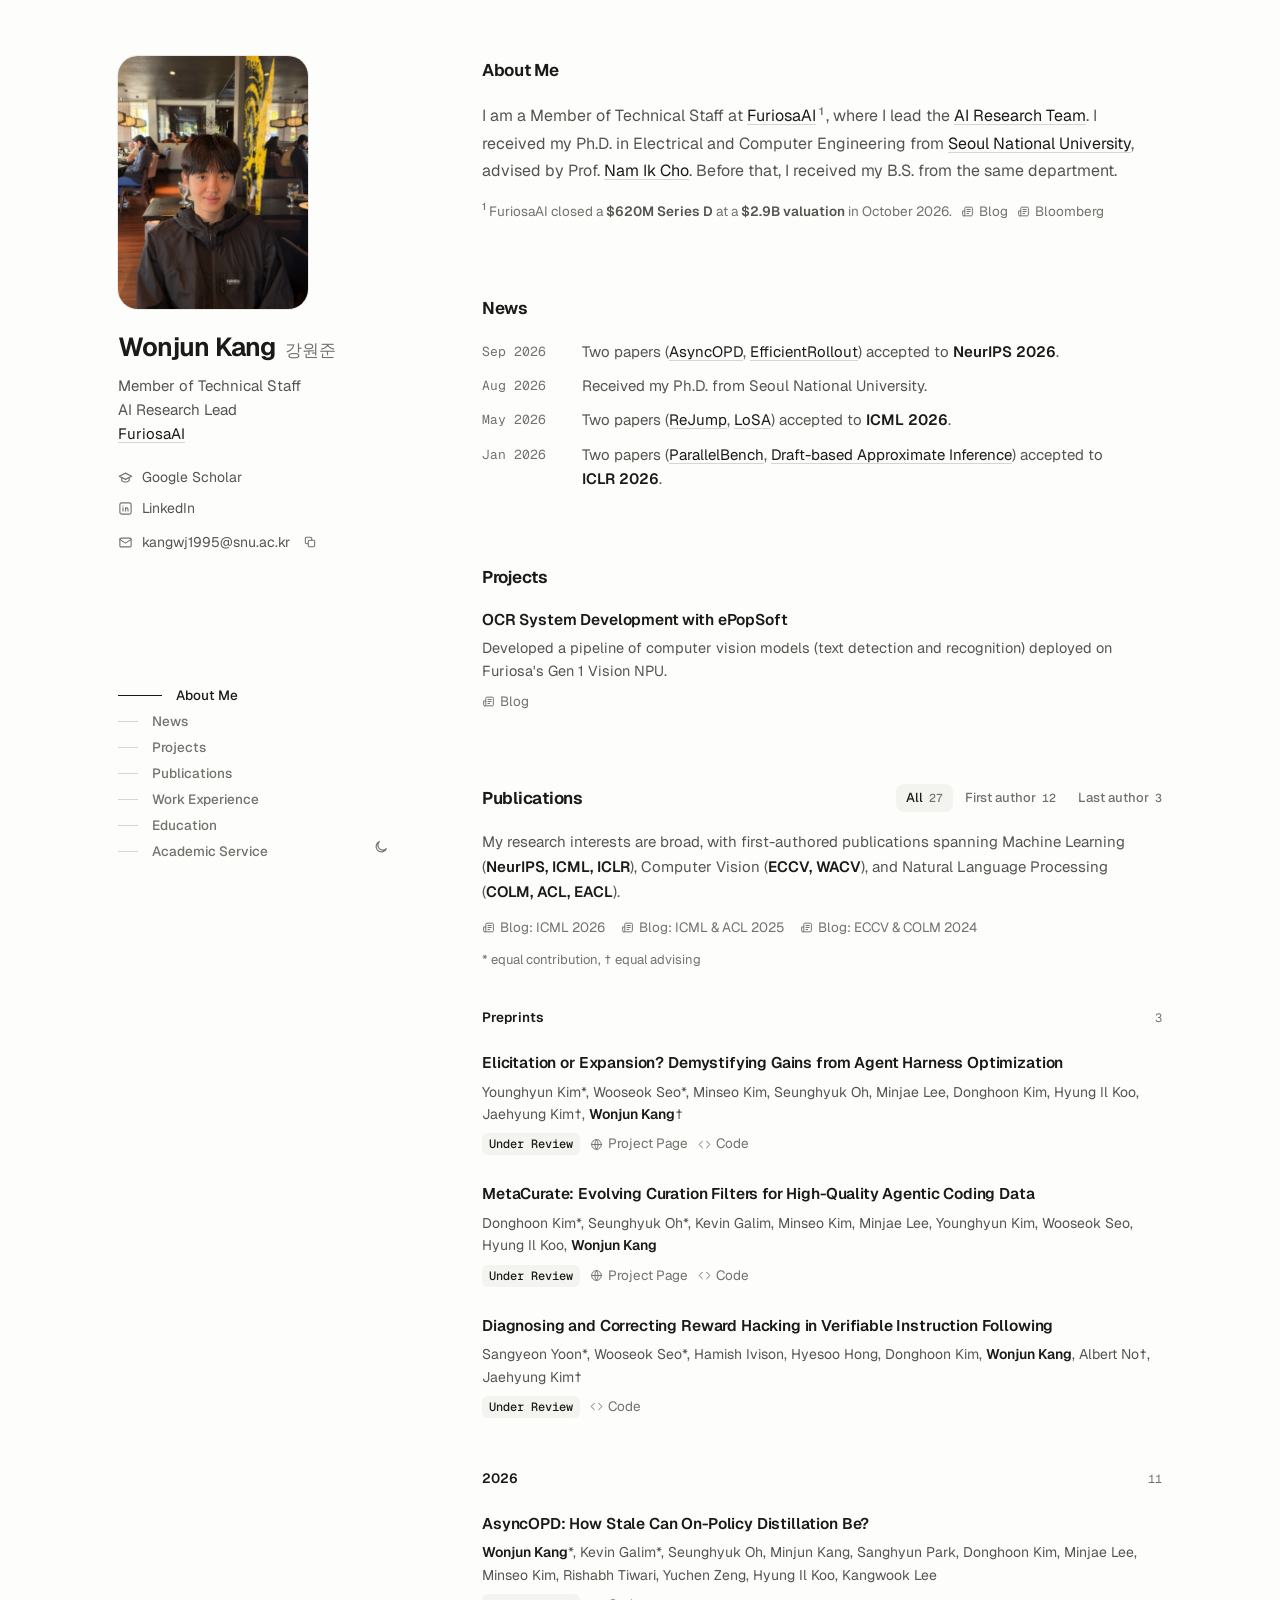
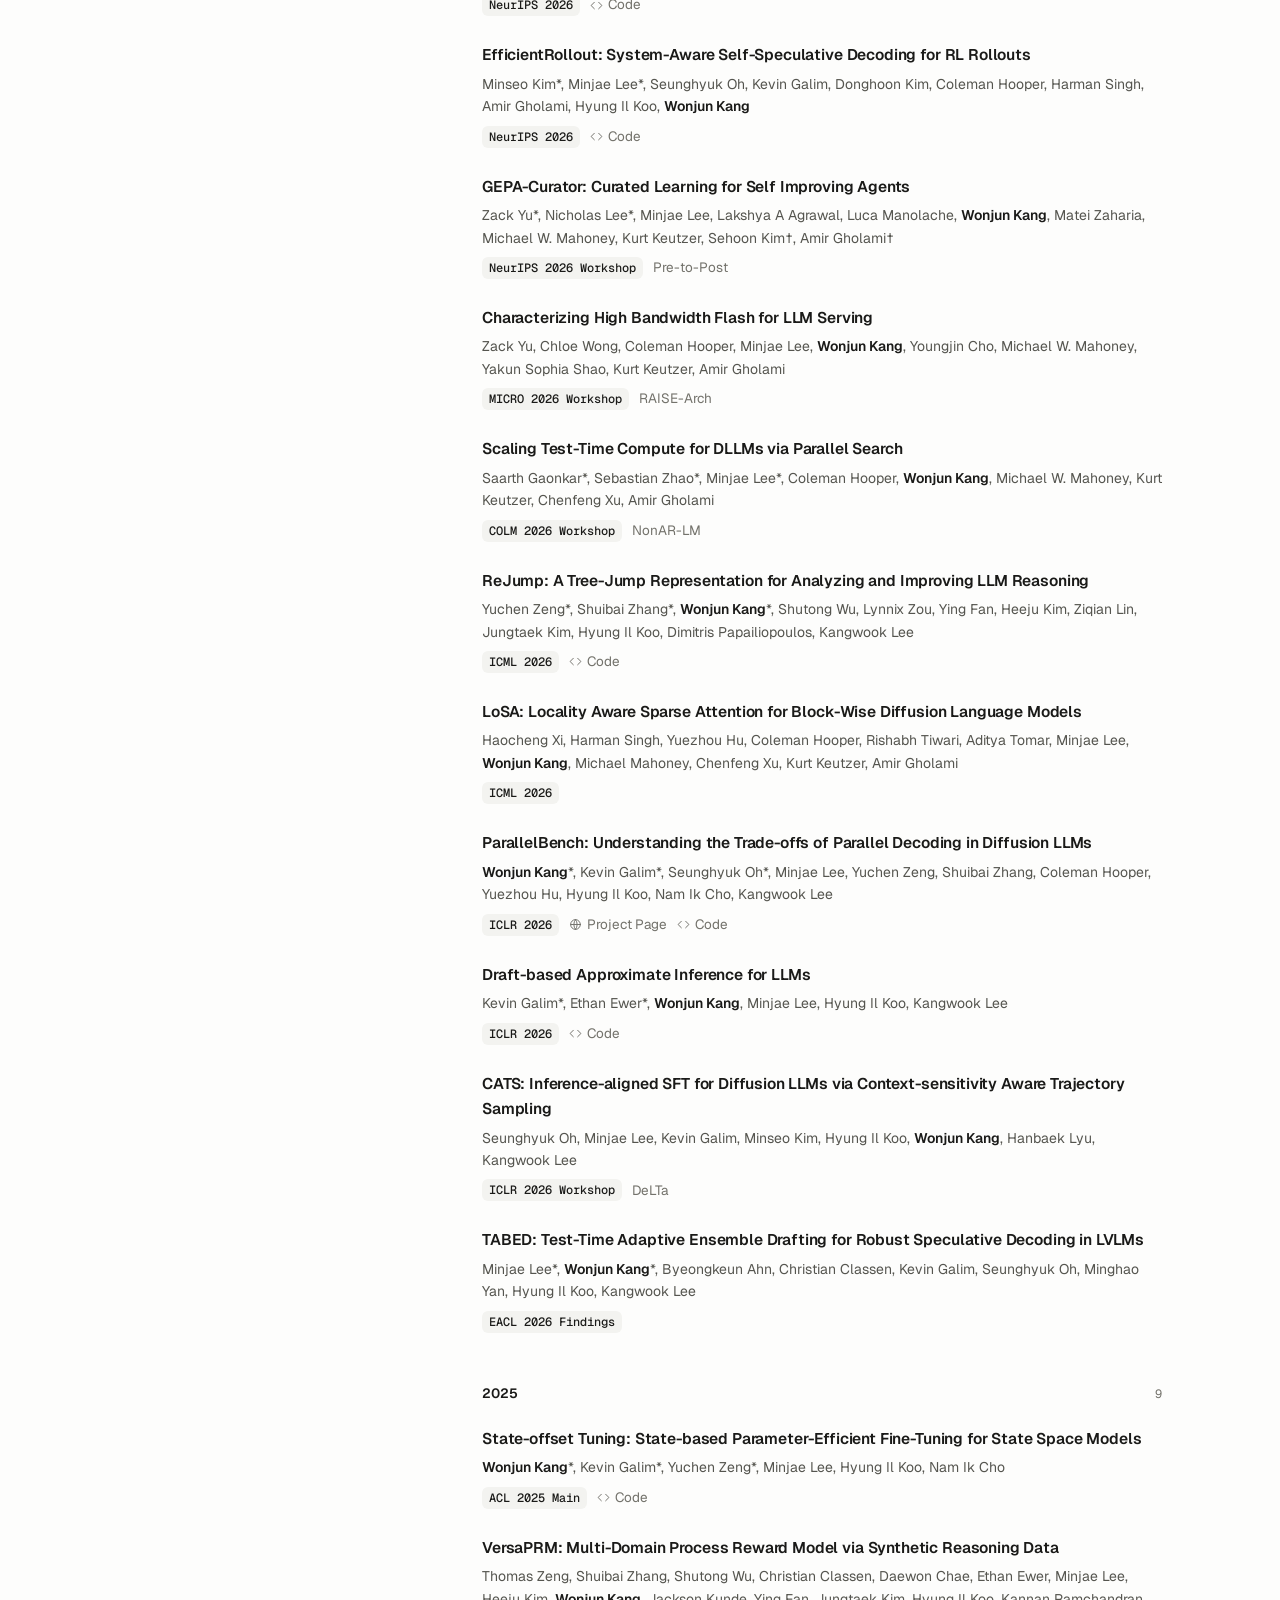
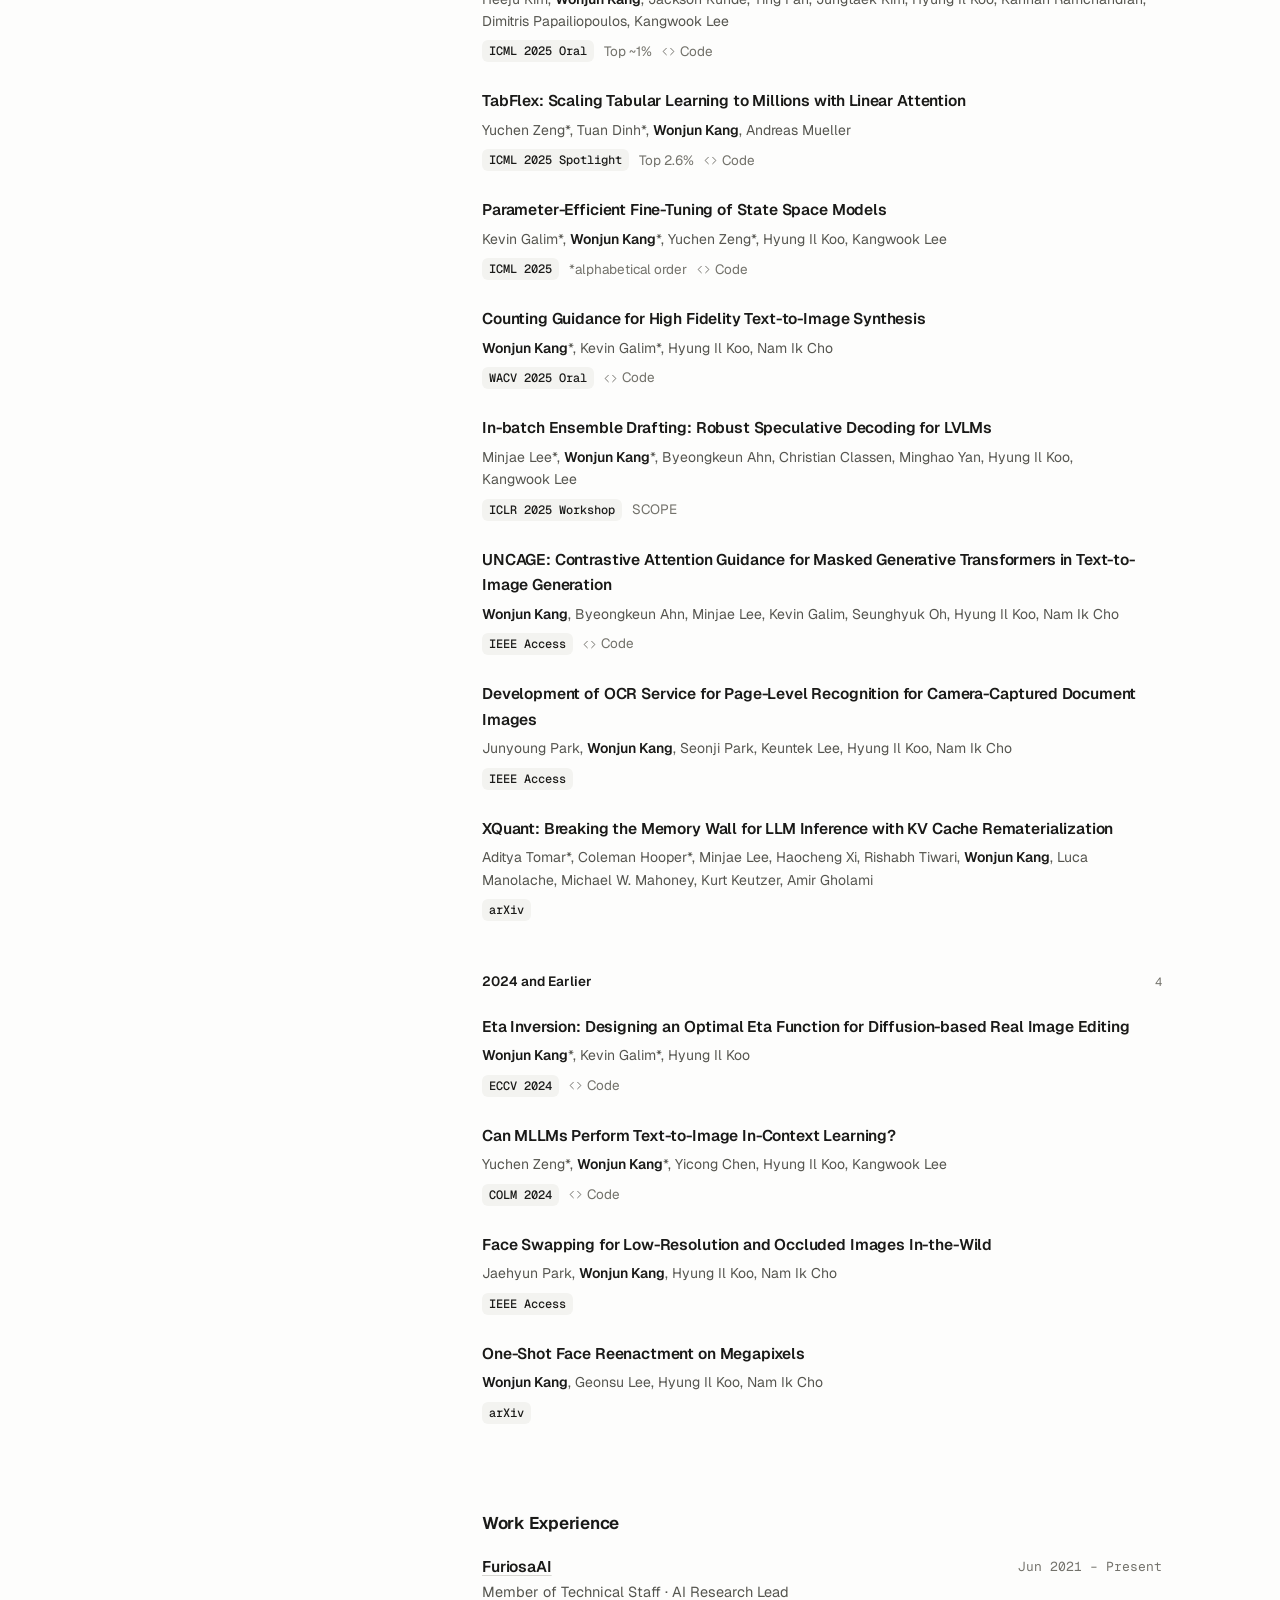
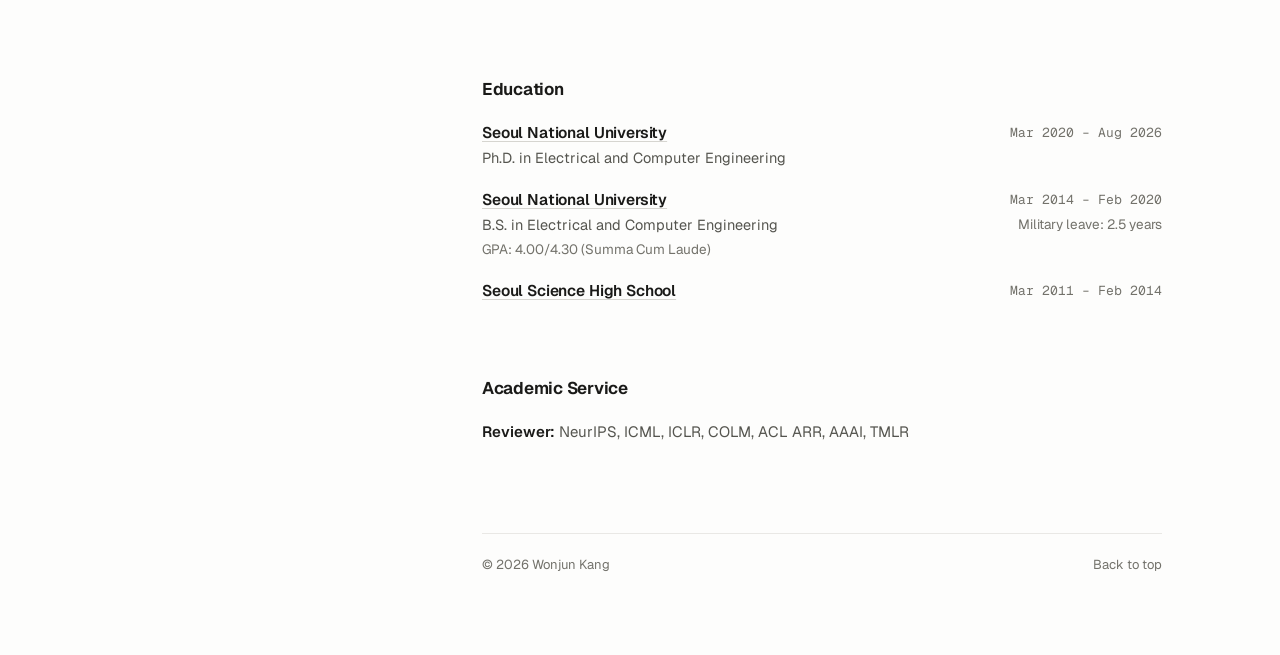
==== index.html @ a56b15cd "update" ====
<!doctype html>
<html lang="en">
<head>
  <meta charset="utf-8">
  <meta name="viewport" content="width=device-width, initial-scale=1">
  <title>Wonjun Kang's Homepage</title>
  <!-- summary for search results and for the preview card shown when this address is shared -->
  <meta name="description" content="Member of Technical Staff and AI Research Lead at FuriosaAI. Ph.D. in Electrical and Computer Engineering from Seoul National University.">
  <link rel="canonical" href="https://wonjunn.github.io/">
  <meta property="og:type" content="website">
  <meta property="og:site_name" content="Wonjun Kang">
  <meta property="og:title" content="Wonjun Kang">
  <meta property="og:description" content="Member of Technical Staff and AI Research Lead at FuriosaAI. Ph.D. in Electrical and Computer Engineering from Seoul National University.">
  <meta property="og:url" content="https://wonjunn.github.io/">
  <meta property="og:image" content="https://wonjunn.github.io/images/wj_crop2.jpeg">
  <meta property="og:image:width" content="768">
  <meta property="og:image:height" content="1024">
  <meta property="og:image:alt" content="Portrait of Wonjun Kang">
  <meta property="og:locale" content="en_US">
  <meta name="twitter:card" content="summary">
  <meta name="twitter:title" content="Wonjun Kang">
  <meta name="twitter:description" content="Member of Technical Staff and AI Research Lead at FuriosaAI. Ph.D. in Electrical and Computer Engineering from Seoul National University.">
  <meta name="twitter:image" content="https://wonjunn.github.io/images/wj_crop2.jpeg">
  <!-- who this page is about, in the form search engines read (schema.org). nothing here is shown on the page;
       every value repeats the profile block and the summary above, so change them together -->
  <script type="application/ld+json">
  {
    "@context": "https://schema.org",
    "@type": "ProfilePage",
    "url": "https://wonjunn.github.io/",
    "mainEntity": {
      "@type": "Person",
      "name": "Wonjun Kang",
      "alternateName": "강원준",
      "url": "https://wonjunn.github.io/",
      "image": "https://wonjunn.github.io/images/wj_crop2.jpeg",
      "description": "Member of Technical Staff and AI Research Lead at FuriosaAI. Ph.D. in Electrical and Computer Engineering from Seoul National University.",
      "jobTitle": ["Member of Technical Staff", "AI Research Lead"],
      "worksFor": { "@type": "Organization", "name": "FuriosaAI", "url": "https://furiosa.ai/" },
      "alumniOf": { "@type": "CollegeOrUniversity", "name": "Seoul National University", "url": "https://www.snu.ac.kr/" },
      "sameAs": [
        "https://scholar.google.com/citations?hl=en&user=Q-ARWkwAAAAJ",
        "https://www.linkedin.com/in/wonjun-kang-43b181342/"
      ]
    }
  }
  </script>
  <link rel="icon" type="image/x-icon" href="favicon.ico">
  <script>
    (function () {
      var t = null;
      try { t = localStorage.getItem("theme"); } catch (e) {}
      if (t !== "light" && t !== "dark") t = matchMedia("(prefers-color-scheme: dark)").matches ? "dark" : "light";
      document.documentElement.dataset.theme = t;
    })();
  </script>
  <link rel="preconnect" href="https://fonts.googleapis.com">
  <link rel="preconnect" href="https://fonts.gstatic.com" crossorigin>
  <link href="https://fonts.googleapis.com/css2?family=Geist:wght@400..700&family=Geist+Mono:wght@400..600&display=swap" rel="stylesheet">
  <style>
    :root {
      --bg: #fdfdfc;
      --surface: #f3f3f0;
      --line: #e9e8e5;
      --line-2: #d6d5d0;
      --text: #1a1a18;
      --text-2: #55554f;
      --text-3: #73726b;
      --sel: #e4e2da;
      --hover: #f8f8f6;
      --chip-hover: #eae9e5;
      --pad: 88px;
      --ph: 253px;
      color-scheme: light;
    }
    @media (prefers-color-scheme: dark) {
      :root:not([data-theme="light"]) {
        --bg: #1b1b1a;
        --surface: #262624;
        --line: #31312e;
        --line-2: #434240;
        --text: #ededea;
        --text-2: #b4b3ac;
        --text-3: #8e8d85;
        --sel: #42413b;
        --hover: #20201f;
        --chip-hover: #32322f;
        color-scheme: dark;
      }
    }
    :root[data-theme="dark"] {
      --bg: #1b1b1a;
      --surface: #262624;
      --line: #31312e;
      --line-2: #434240;
      --text: #ededea;
      --text-2: #b4b3ac;
      --text-3: #8e8d85;
      --sel: #42413b;
      --hover: #20201f;
      --chip-hover: #32322f;
      color-scheme: dark;
    }

    * { box-sizing: border-box; }
    [hidden] { display: none !important; }
    html { scroll-behavior: smooth; -webkit-text-size-adjust: 100%; }
    body {
      margin: 0;
      background: var(--bg);
      color: var(--text);
      font: 15.5px/1.65 "Geist", system-ui, -apple-system, "Apple SD Gothic Neo", sans-serif;
      -webkit-font-smoothing: antialiased;
      text-rendering: optimizeLegibility;
    }
    ::selection { background: var(--sel); }
    a { color: inherit; text-decoration: none; }
    p { text-wrap: pretty; }
    button { font: inherit; color: inherit; }
    :focus-visible { outline: 2px solid var(--text); outline-offset: 3px; border-radius: 4px; }
    .icon { width: 14px; height: 14px; fill: none; stroke: currentColor; stroke-width: 1.8; stroke-linecap: round; stroke-linejoin: round; flex: none; }
    .u {
      color: var(--text);
      text-decoration: underline;
      text-decoration-color: var(--line-2);
      text-decoration-thickness: 1px;
      text-underline-offset: 3px;
      transition: text-decoration-color .15s;
    }
    .u:hover { text-decoration-color: currentColor; }
    .plink { display: inline-flex; align-items: center; gap: 5px; color: var(--text-3); transition: color .15s; }
    .plink:hover { color: var(--text); }
    .plink .icon { width: 13px; height: 13px; }

    /* layout */
    .page { display: grid; grid-template-columns: 280px minmax(0, 680px); justify-content: space-between; column-gap: 64px; max-width: 1140px; margin: 0 auto; padding: 0 48px; }
    .panel { position: sticky; top: 0; height: 100vh; height: 100dvh; padding: var(--pad) 0 56px; display: flex; flex-direction: column; }
    .main { padding: var(--pad) 0 80px; min-width: 0; }

    /* identity panel */
    /* the whole 3:4 photo, same framing as the live site; --ph is its height */
    .avatar { width: calc(var(--ph) * .75); height: var(--ph); border-radius: 20px; overflow: hidden; background: var(--surface); box-shadow: 0 0 0 1px var(--line); flex: none; }
    .avatar img { display: block; width: 100%; height: 100%; object-fit: cover; }
    h1 { margin: 24px 0 0; font-size: 26px; line-height: 1.12; font-weight: 650; letter-spacing: -.03em; }
    h1 .ko { margin-left: 10px; font-size: 16.5px; font-weight: 450; letter-spacing: 0; color: var(--text-3); }
    .role { margin: 12px 0 0; font-size: 15px; line-height: 1.6; color: var(--text-2); }
    .role a { color: var(--text); }
    .role-dot { display: none; }
    .nav { display: flex; flex-direction: column; }
    .nav a { display: flex; align-items: center; gap: 14px; height: 30px; width: max-content; font-size: 13.5px; font-weight: 500; color: var(--text-3); transition: color .2s; }
    .nav a::before { content: ""; width: 20px; height: 1px; background: var(--line-2); transition: width .2s, background .2s; }
    .nav a:hover, .nav a.on { color: var(--text); }
    .nav a:hover::before, .nav a.on::before { width: 44px; background: var(--text); }
    .panel-foot { display: flex; align-items: flex-end; justify-content: space-between; gap: 16px; margin-top: auto; padding-top: 32px; }
    .links { list-style: none; margin: 20px 0 0; padding: 0; display: grid; gap: 8px; font-size: 14px; }
    .links li { display: flex; align-items: center; gap: 6px; }
    .links a { display: inline-flex; align-items: center; gap: 9px; color: var(--text-2); transition: color .15s; }
    .links a:hover { color: var(--text); }
    .links a .icon { width: 15px; height: 15px; color: var(--text-3); transition: color .15s; }
    .links a:hover .icon { color: var(--text); }
    .ghost { width: 28px; height: 28px; display: grid; place-items: center; border: 0; border-radius: 8px; background: none; color: var(--text-3); cursor: pointer; transition: background .15s, color .15s; }
    .ghost:hover { background: var(--surface); color: var(--text); }
    .ghost .icon { width: 14px; height: 14px; }
    #theme { width: 34px; height: 34px; border-radius: 10px; }
    #theme .icon { width: 16px; height: 16px; }
    #theme .sun { display: none; }
    [data-theme="dark"] #theme .sun { display: block; }
    [data-theme="dark"] #theme .moon { display: none; }

    /* top bar with section links; only used in the one-column layout, where the side menu is hidden */
    .mnav { display: none; }

    /* sections */
    .sec { scroll-margin-top: var(--pad); }
    .sec + .sec { margin-top: 72px; }
    .sec-h { display: flex; flex-wrap: wrap; align-items: center; justify-content: space-between; gap: 8px 16px; min-height: 28px; margin: 0 0 18px; }
    h2 { margin: 0; font-size: 17px; line-height: 1.3; font-weight: 650; letter-spacing: -.015em; color: var(--text); }
    .about { margin: 0; font-size: 16px; line-height: 1.72; color: var(--text-2); }
    sup.fn { font-size: .68em; line-height: 0; margin-left: 1px; }
    sup.fn a { padding: 0 2px; color: var(--text-3); font-weight: 600; }
    sup.fn a:hover { color: var(--text); }
    .note { margin: 16px 0 0; font-size: 13.5px; line-height: 1.6; color: var(--text-3); border-radius: 6px; }
    .note .n { margin-right: 3px; font-size: .76em; line-height: 0; vertical-align: super; font-weight: 500; }
    .note b { font-weight: 600; color: var(--text-2); }
    /* the sources after the note's sentence are icon links; inside running text they sit on the text's baseline */
    /* the same gap after the sentence as between the links; as right margins, so a link that wraps starts flush left */
    .note .t { margin-right: 6px; }
    .note .plink { align-items: baseline; margin-right: 6px; }
    .note .plink:last-child { margin-right: 0; }
    .note .plink .icon { align-self: center; }
    .note.flash { animation: flash 1.2s ease-out; }
    @keyframes flash { 0%, 35% { background: var(--surface); box-shadow: 0 0 0 6px var(--surface); } 100% { background: transparent; box-shadow: 0 0 0 6px transparent; } }

    .news { list-style: none; margin: 0; padding: 0; display: grid; gap: 10px; }
    .news li { display: grid; grid-template-columns: 84px minmax(0, 1fr); column-gap: 16px; font-size: 15px; line-height: 1.6; color: var(--text-2); }
    .mono, .news time, .cv .when, .venue, .grp-h .gc, .filter .c { font-family: "Geist Mono", ui-monospace, "SF Mono", Menlo, monospace; }
    .news time { font-size: 13px; line-height: 1.86; color: var(--text-3); font-variant-numeric: tabular-nums; }
    .news b { font-weight: 600; color: var(--text); white-space: nowrap; }

    .item-t { margin: 0; font-size: 15.5px; line-height: 1.45; font-weight: 600; letter-spacing: -.01em; }
    .item-d { margin: 5px 0 0; font-size: 14.5px; line-height: 1.6; color: var(--text-2); }
    .item-m { display: flex; flex-wrap: wrap; align-items: center; gap: 4px 10px; margin: 8px 0 0; font-size: 13.5px; line-height: 1.6; color: var(--text-3); }

    /* publications */
    .filter { display: flex; gap: 2px; margin-right: -10px; }
    .filter button { display: inline-flex; align-items: center; gap: 6px; height: 28px; padding: 0 10px; border: 0; border-radius: 8px; background: none; color: var(--text-3); font-size: 13px; font-weight: 500; cursor: pointer; transition: background .15s, color .15s; }
    .filter button:hover { color: var(--text); }
    .filter button[aria-checked="true"] { background: var(--surface); color: var(--text); }
    .filter .c { font-size: 11.5px; color: var(--text-3); font-variant-numeric: tabular-nums; }
    .intro { margin: 0; font-size: 15px; line-height: 1.65; color: var(--text-2); }
    .intro b { font-weight: 600; color: var(--text); }
    .blogs { display: flex; flex-wrap: wrap; gap: 4px 16px; margin: 12px 0 0; font-size: 13.5px; }
    .legend { margin: 10px 0 0; font-size: 13px; color: var(--text-3); }
    .grp { margin-top: 28px; }
    .grp-h {
      position: sticky; top: 0; z-index: 2;
      display: flex; align-items: baseline; justify-content: space-between;
      margin: 0 -12px; padding: 10px 12px;
      background: color-mix(in srgb, var(--bg) 86%, transparent);
      -webkit-backdrop-filter: blur(10px);
      backdrop-filter: blur(10px);
      font-size: 13.5px; line-height: 1.4; font-weight: 600; color: var(--text);
    }
    .grp-h .gc { font-size: 12px; font-weight: 400; color: var(--text-3); font-variant-numeric: tabular-nums; }
    .pubs { list-style: none; margin: 0; padding: 0; }
    .pub { margin: 0 -12px; padding: 13px 12px; border-radius: 10px; transition: background .15s; }
    /* the row under the pointer gets a faint background; nothing else about it changes, and touch screens skip it */
    @media (hover: hover) {
      .pub:hover { background: var(--hover); }
      .pub:hover .venue { background: var(--chip-hover); }
    }
    .p-title { font-size: 15.5px; line-height: 1.45; font-weight: 600; letter-spacing: -.01em; color: var(--text); text-decoration: underline; text-decoration-color: transparent; text-decoration-thickness: 1px; text-underline-offset: 3px; transition: text-decoration-color .15s; }
    .p-title:hover { text-decoration-color: var(--text-3); }
    .p-authors { margin: 5px 0 0; font-size: 14px; line-height: 1.6; color: var(--text-2); }
    .p-authors b { font-weight: 600; color: var(--text); }
    /* linked co-author names look like the other names until the pointer is on them */
    .p-authors a { text-decoration: underline; text-decoration-color: transparent; text-decoration-thickness: 1px; text-underline-offset: 3px; transition: color .15s, text-decoration-color .15s; }
    .p-authors a:hover { color: var(--text); text-decoration-color: currentColor; }
    /* touch screens have no pointer to hover with, so linked names keep a faint underline there */
    @media (hover: none) {
      .p-authors a, .p-authors a:hover { color: inherit; text-decoration-color: var(--line-2); }
    }
    .venue { display: inline-flex; align-items: center; height: 22px; padding: 0 7px; border-radius: 6px; background: var(--surface); color: var(--text); font-size: 12px; line-height: 1; font-weight: 500; white-space: nowrap; transition: background .15s; }

    /* experience, education */
    .cv { list-style: none; margin: 0; padding: 0; display: grid; gap: 18px; }
    .cv li { display: grid; grid-template-columns: minmax(0, 1fr) auto; column-gap: 24px; }
    .cv .org { font-size: 15.5px; line-height: 1.5; font-weight: 600; letter-spacing: -.01em; }
    .cv .when { font-size: 13px; line-height: 1.79; color: var(--text-3); font-variant-numeric: tabular-nums; white-space: nowrap; }
    .cv .det { grid-column: 1; margin-top: 2px; font-size: 14.5px; line-height: 1.6; color: var(--text-2); }
    /* a remark about the period, right-aligned under it on the degree's line */
    .cv .when-note { grid-column: 2; grid-row: 2; justify-self: end; margin-top: 2px; font-size: 13.5px; line-height: 1.72; color: var(--text-3); white-space: nowrap; }
    .cv .sub { grid-column: 1; margin-top: 3px; font-size: 13.5px; line-height: 1.6; color: var(--text-3); }
    .svc { margin: 0; font-size: 15px; color: var(--text-2); }
    .svc b { font-weight: 600; color: var(--text); }

    .foot { display: flex; flex-wrap: wrap; justify-content: space-between; gap: 8px 16px; margin-top: 88px; padding-top: 20px; border-top: 1px solid var(--line); font-size: 13px; color: var(--text-3); }
    .foot a { transition: color .15s; }
    .foot a:hover { color: var(--text); }

    .toast {
      position: fixed; left: 50%; bottom: 28px; z-index: 50;
      display: flex; align-items: center; gap: 8px;
      padding: 9px 14px; border-radius: 10px;
      background: var(--text); color: var(--bg); font-size: 13.5px; font-weight: 500;
      transform: translate(-50%, 10px); opacity: 0; pointer-events: none;
      transition: opacity .2s, transform .2s;
    }
    .toast.show { opacity: 1; transform: translate(-50%, 0); }

    /* the fixed column must fit the window: on shorter desktop windows the spacing tightens first, then the portrait shrinks */
    @media (min-width: 1024px) and (max-height: 900px) {
      :root { --pad: 56px; --ph: clamp(76px, 100vh - 568px, 253px); }
      .panel { padding-bottom: 36px; }
      .nav a { height: 26px; }
    }
    @media (min-width: 1024px) and (max-height: 648px) {
      .avatar { display: none; }
      h1 { margin-top: 0; }
    }
    @media (max-width: 1119px) and (min-width: 1024px) {
      .page { column-gap: 40px; padding: 0 32px; }
    }
    /* one column */
    @media (max-width: 1023px) {
      :root { --pad: 24px; --ph: 224px; }
      .page { display: block; max-width: 728px; padding: 0 24px; }
      /* in one column the profile block is centered, as on the live site; the sections below stay left-aligned */
      .panel { position: relative; height: auto; display: block; padding: 56px 0 0; text-align: center; }
      .avatar { margin: 0 auto; border-radius: 18px; }
      /* centered, three short lines look like a narrow stack, so the first two share a line */
      .role-dot { display: inline; }
      .role-br { display: none; }
      h1 { margin-top: 20px; }
      .nav { display: none; }
      /* the section bar slides in once the profile block has scrolled away */
      .mnav {
        display: block; position: fixed; top: 0; left: 0; right: 0; z-index: 20; height: 44px;
        background: color-mix(in srgb, var(--bg) 88%, transparent);
        -webkit-backdrop-filter: blur(10px);
        backdrop-filter: blur(10px);
        border-bottom: 1px solid var(--line);
        transform: translateY(-100%); visibility: hidden;
        transition: transform .2s ease, visibility 0s .2s;
      }
      .mnav.show { transform: none; visibility: visible; transition: transform .2s ease; }
      .mnav-in {
        display: flex; align-items: center; gap: 2px;
        max-width: 728px; height: 100%; margin: 0 auto; padding: 0 28px 0 16px;
        overflow-x: auto; scrollbar-width: none;
        -webkit-mask-image: linear-gradient(to right, transparent, #000 14px, #000 calc(100% - 28px), transparent);
        mask-image: linear-gradient(to right, transparent, #000 14px, #000 calc(100% - 28px), transparent);
      }
      .mnav-in::-webkit-scrollbar { display: none; }
      .mnav a { flex: none; padding: 6px 8px; border-radius: 8px; font-size: 13.5px; font-weight: 500; color: var(--text-3); white-space: nowrap; transition: color .15s; }
      .mnav a.on { color: var(--text); }
      .sec { scroll-margin-top: 60px; }
      .grp-h { top: 44px; }
      .panel-foot { display: block; margin: 0; padding: 0; }
      .links { display: flex; flex-wrap: wrap; justify-content: center; gap: 6px 20px; }
      #theme { position: absolute; top: 20px; right: -6px; }
      .main { padding: 52px 0 64px; }
      .sec + .sec { margin-top: 56px; }
      .foot { margin-top: 64px; }
    }
    @media (max-width: 560px) {
      :root { --ph: 210px; }
      .page { padding: 0 20px; }
      .mnav-in { padding-left: 12px; }
      .panel { padding-top: 44px; }
      #theme { top: 12px; }
      h1 { font-size: 25px; }
      .about { font-size: 15.5px; }
      .news li { grid-template-columns: minmax(0, 1fr); }
      .news time { font-size: 12.5px; line-height: 1.6; }
      .filter { margin: 0 0 0 -10px; width: 100%; }
      .grp-h { margin: 0 -20px; padding: 10px 20px; }
      .cv li { grid-template-columns: minmax(0, 1fr); }
      .cv .when { margin-top: 2px; font-size: 12.5px; order: 3; }
      .cv .when-note { grid-column: 1; grid-row: auto; justify-self: start; margin-top: 0; font-size: 13px; line-height: 1.6; order: 4; }
    }
    @media (max-width: 359px) {
      .role-dot { display: none; }
      .role-br { display: inline; }
    }
    @media (prefers-reduced-motion: reduce) {
      html { scroll-behavior: auto; }
      *, *::before, *::after { animation: none !important; transition: none !important; }
    }
  </style>
  <!-- without scripts the paper list still shows in full; the filter cannot work then, so it is left out -->
  <noscript><style>.filter { display: none; }</style></noscript>
</head>
<body>
  <svg width="0" height="0" style="position: absolute" aria-hidden="true">
    <symbol id="i-news" viewBox="0 0 24 24"><path d="M5 20h14a2 2 0 0 0 2-2V6a2 2 0 0 0-2-2H9a2 2 0 0 0-2 2v12a2 2 0 0 1-4 0v-7h4"/><path d="M11 8.3h6M11 12h6M11 15.7h3"/></symbol>
    <symbol id="i-scholar" viewBox="0 0 24 24"><path d="M22 10 12 5 2 10l10 5 10-5z"/><path d="M6 12v5c3 3 9 3 12 0v-5"/></symbol>
    <symbol id="i-in" viewBox="0 0 24 24"><rect x="3" y="3" width="18" height="18" rx="3"/><path d="M8 11v5M8 8v.01M12 16v-5M16 16v-3a2 2 0 0 0-4 0"/></symbol>
    <symbol id="i-mail" viewBox="0 0 24 24"><rect x="3" y="5" width="18" height="14" rx="2"/><path d="m3 7 9 6 9-6"/></symbol>
    <symbol id="i-code" viewBox="0 0 24 24"><path d="m16 18 6-6-6-6M8 6l-6 6 6 6"/></symbol>
    <symbol id="i-globe" viewBox="0 0 24 24"><circle cx="12" cy="12" r="9"/><path d="M3 12h18M12 3a14 14 0 0 1 0 18M12 3a14 14 0 0 0 0 18"/></symbol>
    <symbol id="i-copy" viewBox="0 0 24 24"><rect x="9" y="9" width="11" height="11" rx="2"/><path d="M15 9V6a2 2 0 0 0-2-2H6a2 2 0 0 0-2 2v7a2 2 0 0 0 2 2h3"/></symbol>
    <symbol id="i-check" viewBox="0 0 24 24"><path d="m5 12.5 4.5 4.5L19 7.5"/></symbol>
    <symbol id="i-moon" viewBox="0 0 24 24"><path d="M20 14.5A8 8 0 1 1 9.5 4a6.5 6.5 0 0 0 10.5 10.5z"/></symbol>
    <symbol id="i-sun" viewBox="0 0 24 24"><circle cx="12" cy="12" r="4"/><path d="M12 2v2M12 20v2M4.9 4.9l1.4 1.4M17.7 17.7l1.4 1.4M2 12h2M20 12h2M4.9 19.1l1.4-1.4M17.7 6.3l1.4-1.4"/></symbol>
  </svg>

  <nav class="mnav" id="mnav" aria-label="Sections">
    <div class="mnav-in">
      <a href="#about" data-sec="about">About Me</a>
      <a href="#news" data-sec="news">News</a>
      <a href="#projects" data-sec="projects">Projects</a>
      <a href="#publications" data-sec="publications">Publications</a>
      <a href="#experience" data-sec="experience">Work Experience</a>
      <a href="#education" data-sec="education">Education</a>
      <a href="#service" data-sec="service">Academic Service</a>
    </div>
  </nav>

  <div class="page" id="top">
    <header class="panel">
      <div class="avatar"><img src="images/wj_crop2.jpeg" alt="Wonjun Kang" width="768" height="1024"></div>
      <h1>Wonjun Kang<span class="ko" lang="ko">강원준</span></h1>
      <p class="role">Member of Technical Staff<span class="role-dot"> &middot; </span><br class="role-br">AI Research Lead<br><a class="u" href="https://furiosa.ai/">FuriosaAI</a></p>

      <ul class="links">
        <li><a href="https://scholar.google.com/citations?hl=en&user=Q-ARWkwAAAAJ"><svg class="icon"><use href="#i-scholar"/></svg>Google Scholar</a></li>
        <li><a href="https://www.linkedin.com/in/wonjun-kang-43b181342/"><svg class="icon"><use href="#i-in"/></svg>LinkedIn</a></li>
        <li><a href="mailto:kangwj1995@snu.ac.kr"><svg class="icon"><use href="#i-mail"/></svg>kangwj1995@snu.ac.kr</a><button class="ghost" id="copy-email" type="button" aria-label="Copy email address" title="Copy email address"><svg class="icon"><use href="#i-copy"/></svg></button></li>
      </ul>

      <div class="panel-foot">
        <nav class="nav" aria-label="Sections">
          <a href="#about" data-sec="about">About Me</a>
          <a href="#news" data-sec="news">News</a>
          <a href="#projects" data-sec="projects">Projects</a>
          <a href="#publications" data-sec="publications">Publications</a>
          <a href="#experience" data-sec="experience">Work Experience</a>
          <a href="#education" data-sec="education">Education</a>
          <a href="#service" data-sec="service">Academic Service</a>
        </nav>
        <button class="ghost" id="theme" type="button"><svg class="icon moon"><use href="#i-moon"/></svg><svg class="icon sun"><use href="#i-sun"/></svg></button>
      </div>
    </header>

    <main class="main">
      <section class="sec" id="about">
        <div class="sec-h"><h2>About Me</h2></div>
        <p class="about">I am a Member of Technical Staff at <a class="u" href="https://furiosa.ai/">FuriosaAI</a><sup class="fn"><a href="#note-1" id="fnref-1" aria-label="Note 1">1</a></sup>, where I lead the <a class="u" href="https://furiosa.ai/research">AI Research Team</a>.
          I received my Ph.D. in Electrical and Computer Engineering from <a class="u" href="https://www.snu.ac.kr/">Seoul National University</a>, advised by Prof. <a class="u" href="http://ispl.snu.ac.kr/">Nam Ik Cho</a>.
          Before that, I received my B.S. from the same department.</p>
        <p class="note" id="note-1"><sup class="n">1</sup><span class="t">FuriosaAI closed a <b>$620M Series D</b> at a <b>$2.9B valuation</b> in October 2026.</span> <a class="plink" href="https://furiosa.ai/blog/furiosaai-620-million-series-d"><svg class="icon"><use href="#i-news"/></svg>Blog</a> <a class="plink" href="https://www.bloomberg.com/news/articles/2026-10-28/furiosaai-quadruples-valuation-to-2-9-billion-in-nvidia-chase"><svg class="icon"><use href="#i-news"/></svg>Bloomberg</a></p>
      </section>

      <section class="sec" id="news">
        <div class="sec-h"><h2>News</h2></div>
        <ul class="news">
          <li><time>Sep 2026</time><span>Two papers (<a class="u" href="https://arxiv.org/abs/2606.24143">AsyncOPD</a>, <a class="u" href="https://arxiv.org/abs/2606.18967">EfficientRollout</a>) accepted to <b>NeurIPS 2026</b>.</span></li>
          <li><time>Aug 2026</time><span>Received my Ph.D. from Seoul National University.</span></li>
          <li><time>May 2026</time><span>Two papers (<a class="u" href="https://arxiv.org/abs/2512.00831">ReJump</a>, <a class="u" href="https://arxiv.org/abs/2604.12056">LoSA</a>) accepted to <b>ICML 2026</b>.</span></li>
          <li><time>Jan 2026</time><span>Two papers (<a class="u" href="https://arxiv.org/abs/2510.04767">ParallelBench</a>, <a class="u" href="https://arxiv.org/abs/2506.08373">Draft-based Approximate Inference</a>) accepted to <b>ICLR 2026</b>.</span></li>
        </ul>
      </section>

      <section class="sec" id="projects">
        <div class="sec-h"><h2>Projects</h2></div>
        <h3 class="item-t">OCR System Development with ePopSoft</h3>
        <p class="item-d">Developed a pipeline of computer vision models (text detection and recognition) deployed on Furiosa's Gen 1 Vision NPU.</p>
        <p class="item-m"><a class="plink" href="https://furiosa.ai/blog/koreas-most-popular-language-instruction-app-uses-warboy-to-translate-text-in-images-2"><svg class="icon"><use href="#i-news"/></svg>Blog</a></p>
      </section>

      <section class="sec" id="publications">
        <div class="sec-h">
          <h2>Publications</h2>
          <div class="filter" role="radiogroup" aria-label="Filter publications">
            <button type="button" role="radio" aria-checked="true" tabindex="0" data-f="all">All<span class="c"></span></button>
            <button type="button" role="radio" aria-checked="false" tabindex="-1" data-f="first">First author<span class="c"></span></button>
            <button type="button" role="radio" aria-checked="false" tabindex="-1" data-f="last">Last author<span class="c"></span></button>
          </div>
        </div>
        <p class="intro">My research interests are broad, with first-authored publications spanning Machine Learning (<b>NeurIPS, ICML, ICLR</b>), Computer Vision (<b>ECCV, WACV</b>), and Natural Language Processing (<b>COLM, ACL, EACL</b>).</p>
        <p class="blogs">
          <a class="plink" href="https://furiosa.ai/blog/furiosaai-at-icml-2026-advancing-full-stack-software-efficiency"><svg class="icon"><use href="#i-news"/></svg>Blog: ICML 2026</a>
          <a class="plink" href="https://furiosa.ai/blog/furiosa-presents-papers-about-improving-ai-performance-at-icml-2025-and-acl-2025"><svg class="icon"><use href="#i-news"/></svg>Blog: ICML &amp; ACL 2025</a>
          <a class="plink" href="https://furiosa.ai/blog/furiosaai-presents-papers-at-eccv-colm-conference-to-improve-ai-image-generation"><svg class="icon"><use href="#i-news"/></svg>Blog: ECCV &amp; COLM 2024</a>
        </p>
        <p class="legend">* equal contribution, &dagger; equal advising</p>
        <div id="list">
          <!-- BEGIN paper list. Written by _pubs/build.py from _pubs/pubs.json and _pubs/authors.json: change those files and run the script; edits made here are overwritten. -->
          <section class="grp" aria-label="Preprints">
            <h3 class="grp-h">Preprints<span class="gc">3</span></h3>
            <ul class="pubs">
              <li class="pub" data-role="last">
                <a class="p-title" href="https://arxiv.org/abs/2610.27889">Elicitation or Expansion? Demystifying Gains from Agent Harness Optimization</a>
                <p class="p-authors"><a href="https://scholar.google.com/citations?hl=en&amp;user=Bk6pxR0AAAAJ">Younghyun Kim</a>*, <a href="https://just1nseo.github.io/">Wooseok Seo</a>*, <a href="https://minseokim.org/">Minseo Kim</a>, <a href="https://seunghyukoh.com/">Seunghyuk Oh</a>, <a href="https://mjbooo.github.io/">Minjae Lee</a>, <a href="https://scholar.google.com/citations?hl=en&amp;user=FKPOG1EAAAAJ">Donghoon Kim</a>, <a href="https://sites.google.com/view/ajoucvml/professor">Hyung Il Koo</a>, <a href="https://sites.google.com/view/jaehyungkim">Jaehyung Kim</a>&dagger;, <b>Wonjun Kang</b>&dagger;</p>
                <p class="item-m"><span class="venue">Under Review</span><a class="plink" href="https://furiosa-air.github.io/elicitation-or-expansion"><svg class="icon"><use href="#i-globe"/></svg>Project Page</a><a class="plink" href="https://github.com/furiosa-ai/elicitation-or-expansion"><svg class="icon"><use href="#i-code"/></svg>Code</a></p>
              </li>
              <li class="pub" data-role="last">
                <a class="p-title" href="https://arxiv.org/abs/2610.23134">MetaCurate: Evolving Curation Filters for High-Quality Agentic Coding Data</a>
                <p class="p-authors"><a href="https://scholar.google.com/citations?hl=en&amp;user=FKPOG1EAAAAJ">Donghoon Kim</a>*, <a href="https://seunghyukoh.com/">Seunghyuk Oh</a>*, <a href="https://kevingalim.com/">Kevin Galim</a>, <a href="https://minseokim.org/">Minseo Kim</a>, <a href="https://mjbooo.github.io/">Minjae Lee</a>, <a href="https://scholar.google.com/citations?hl=en&amp;user=Bk6pxR0AAAAJ">Younghyun Kim</a>, <a href="https://just1nseo.github.io/">Wooseok Seo</a>, <a href="https://sites.google.com/view/ajoucvml/professor">Hyung Il Koo</a>, <b>Wonjun Kang</b></p>
                <p class="item-m"><span class="venue">Under Review</span><a class="plink" href="https://furiosa-air.github.io/metacurate/"><svg class="icon"><use href="#i-globe"/></svg>Project Page</a><a class="plink" href="https://github.com/furiosa-ai/MetaCurate"><svg class="icon"><use href="#i-code"/></svg>Code</a></p>
              </li>
              <li class="pub" data-role="co">
                <a class="p-title" href="https://arxiv.org/abs/2610.19525">Diagnosing and Correcting Reward Hacking in Verifiable Instruction Following</a>
                <p class="p-authors"><a href="https://ssangyeon.github.io/">Sangyeon Yoon</a>*, <a href="https://just1nseo.github.io/">Wooseok Seo</a>*, <a href="https://ivison.id.au/">Hamish Ivison</a>, Hyesoo Hong, <a href="https://scholar.google.com/citations?hl=en&amp;user=FKPOG1EAAAAJ">Donghoon Kim</a>, <b>Wonjun Kang</b>, <a href="https://ai-isl.yonsei.ac.kr/albert-no.html">Albert No</a>&dagger;, <a href="https://sites.google.com/view/jaehyungkim">Jaehyung Kim</a>&dagger;</p>
                <p class="item-m"><span class="venue">Under Review</span><a class="plink" href="https://github.com/ssangyeon/CALIF"><svg class="icon"><use href="#i-code"/></svg>Code</a></p>
              </li>
            </ul>
          </section>
          <section class="grp" aria-label="2026">
            <h3 class="grp-h">2026<span class="gc">11</span></h3>
            <ul class="pubs">
              <li class="pub" data-role="first">
                <a class="p-title" href="https://arxiv.org/abs/2606.24143">AsyncOPD: How Stale Can On-Policy Distillation Be?</a>
                <p class="p-authors"><b>Wonjun Kang</b>*, <a href="https://kevingalim.com/">Kevin Galim</a>*, <a href="https://seunghyukoh.com/">Seunghyuk Oh</a>, Minjun Kang, Sanghyun Park, <a href="https://scholar.google.com/citations?hl=en&amp;user=FKPOG1EAAAAJ">Donghoon Kim</a>, <a href="https://mjbooo.github.io/">Minjae Lee</a>, <a href="https://minseokim.org/">Minseo Kim</a>, <a href="https://rishabhtiwari.org/">Rishabh Tiwari</a>, <a href="https://yzeng58.github.io/">Yuchen Zeng</a>, <a href="https://sites.google.com/view/ajoucvml/professor">Hyung Il Koo</a>, <a href="https://kangwooklee.com/">Kangwook Lee</a></p>
                <p class="item-m"><span class="venue">NeurIPS 2026</span><a class="plink" href="https://github.com/furiosa-ai/async-opd"><svg class="icon"><use href="#i-code"/></svg>Code</a></p>
              </li>
              <li class="pub" data-role="last">
                <a class="p-title" href="https://arxiv.org/abs/2606.18967">EfficientRollout: System-Aware Self-Speculative Decoding for RL Rollouts</a>
                <p class="p-authors"><a href="https://minseokim.org/">Minseo Kim</a>*, <a href="https://mjbooo.github.io/">Minjae Lee</a>*, <a href="https://seunghyukoh.com/">Seunghyuk Oh</a>, <a href="https://kevingalim.com/">Kevin Galim</a>, <a href="https://scholar.google.com/citations?hl=en&amp;user=FKPOG1EAAAAJ">Donghoon Kim</a>, <a href="https://colemanhooper.org/">Coleman Hooper</a>, <a href="https://harmandotpy.github.io/">Harman Singh</a>, <a href="https://amirgholami.org/">Amir Gholami</a>, <a href="https://sites.google.com/view/ajoucvml/professor">Hyung Il Koo</a>, <b>Wonjun Kang</b></p>
                <p class="item-m"><span class="venue">NeurIPS 2026</span><a class="plink" href="https://github.com/furiosa-ai/EfficientRollout"><svg class="icon"><use href="#i-code"/></svg>Code</a></p>
              </li>
              <li class="pub" data-role="co">
                <a class="p-title" href="https://arxiv.org/abs/2610.37651">GEPA-Curator: Curated Learning for Self Improving Agents</a>
                <p class="p-authors">Zack Yu*, Nicholas Lee*, <a href="https://mjbooo.github.io/">Minjae Lee</a>, <a href="https://lakshyaaagrawal.com/">Lakshya A Agrawal</a>, Luca Manolache, <b>Wonjun Kang</b>, <a href="https://people.eecs.berkeley.edu/~matei/">Matei Zaharia</a>, <a href="https://www.stat.berkeley.edu/~mmahoney/">Michael W. Mahoney</a>, <a href="https://www2.eecs.berkeley.edu/Faculty/Homepages/keutzer.html">Kurt Keutzer</a>, <a href="https://sehoonkim.org/">Sehoon Kim</a>&dagger;, <a href="https://amirgholami.org/">Amir Gholami</a>&dagger;</p>
                <p class="item-m"><span class="venue">NeurIPS 2026 Workshop</span><span class="p-note">Pre-to-Post</span></p>
              </li>
              <li class="pub" data-role="co">
                <a class="p-title" href="https://arxiv.org/abs/2609.39131">Characterizing High Bandwidth Flash for LLM Serving</a>
                <p class="p-authors">Zack Yu, Chloe Wong, <a href="https://colemanhooper.org/">Coleman Hooper</a>, <a href="https://mjbooo.github.io/">Minjae Lee</a>, <b>Wonjun Kang</b>, Youngjin Cho, <a href="https://www.stat.berkeley.edu/~mmahoney/">Michael W. Mahoney</a>, <a href="https://people.eecs.berkeley.edu/~ysshao/">Yakun Sophia Shao</a>, <a href="https://www2.eecs.berkeley.edu/Faculty/Homepages/keutzer.html">Kurt Keutzer</a>, <a href="https://amirgholami.org/">Amir Gholami</a></p>
                <p class="item-m"><span class="venue">MICRO 2026 Workshop</span><span class="p-note">RAISE-Arch</span></p>
              </li>
              <li class="pub" data-role="co">
                <a class="p-title" href="https://openreview.net/forum?id=b4EGkJZ5TP">Scaling Test-Time Compute for DLLMs via Parallel Search</a>
                <p class="p-authors">Saarth Gaonkar*, <a href="https://sebzhao.github.io/">Sebastian Zhao</a>*, <a href="https://mjbooo.github.io/">Minjae Lee</a>*, <a href="https://colemanhooper.org/">Coleman Hooper</a>, <b>Wonjun Kang</b>, <a href="https://www.stat.berkeley.edu/~mmahoney/">Michael W. Mahoney</a>, <a href="https://www2.eecs.berkeley.edu/Faculty/Homepages/keutzer.html">Kurt Keutzer</a>, <a href="https://chenfengx.com/">Chenfeng Xu</a>, <a href="https://amirgholami.org/">Amir Gholami</a></p>
                <p class="item-m"><span class="venue">COLM 2026 Workshop</span><span class="p-note">NonAR-LM</span></p>
              </li>
              <li class="pub" data-role="first">
                <a class="p-title" href="https://arxiv.org/abs/2512.00831">ReJump: A Tree-Jump Representation for Analyzing and Improving LLM Reasoning</a>
                <p class="p-authors"><a href="https://yzeng58.github.io/">Yuchen Zeng</a>*, <a href="https://zhangshuibai.github.io/">Shuibai Zhang</a>*, <b>Wonjun Kang</b>*, <a href="https://cychomatica.github.io/">Shutong Wu</a>, Lynnix Zou, <a href="https://yingfan-bot.github.io/">Ying Fan</a>, Heeju Kim, <a href="https://myhakureimu.github.io/">Ziqian Lin</a>, <a href="https://jungtaekkim.github.io/">Jungtaek Kim</a>, <a href="https://sites.google.com/view/ajoucvml/professor">Hyung Il Koo</a>, <a href="https://papail.io/">Dimitris Papailiopoulos</a>, <a href="https://kangwooklee.com/">Kangwook Lee</a></p>
                <p class="item-m"><span class="venue">ICML 2026</span><a class="plink" href="https://github.com/UW-Madison-Lee-Lab/ReJump"><svg class="icon"><use href="#i-code"/></svg>Code</a></p>
              </li>
              <li class="pub" data-role="co">
                <a class="p-title" href="https://arxiv.org/abs/2604.12056">LoSA: Locality Aware Sparse Attention for Block-Wise Diffusion Language Models</a>
                <p class="p-authors"><a href="https://haochengxi.github.io/">Haocheng Xi</a>, <a href="https://harmandotpy.github.io/">Harman Singh</a>, <a href="https://yuezhouhu.github.io/">Yuezhou Hu</a>, <a href="https://colemanhooper.org/">Coleman Hooper</a>, <a href="https://rishabhtiwari.org/">Rishabh Tiwari</a>, <a href="https://www.adityatomar.org/">Aditya Tomar</a>, <a href="https://mjbooo.github.io/">Minjae Lee</a>, <b>Wonjun Kang</b>, <a href="https://www.stat.berkeley.edu/~mmahoney/">Michael Mahoney</a>, <a href="https://chenfengx.com/">Chenfeng Xu</a>, <a href="https://www2.eecs.berkeley.edu/Faculty/Homepages/keutzer.html">Kurt Keutzer</a>, <a href="https://amirgholami.org/">Amir Gholami</a></p>
                <p class="item-m"><span class="venue">ICML 2026</span></p>
              </li>
              <li class="pub" data-role="first">
                <a class="p-title" href="https://arxiv.org/abs/2510.04767">ParallelBench: Understanding the Trade-offs of Parallel Decoding in Diffusion LLMs</a>
                <p class="p-authors"><b>Wonjun Kang</b>*, <a href="https://kevingalim.com/">Kevin Galim</a>*, <a href="https://seunghyukoh.com/">Seunghyuk Oh</a>*, <a href="https://mjbooo.github.io/">Minjae Lee</a>, <a href="https://yzeng58.github.io/">Yuchen Zeng</a>, <a href="https://zhangshuibai.github.io/">Shuibai Zhang</a>, <a href="https://colemanhooper.org/">Coleman Hooper</a>, <a href="https://yuezhouhu.github.io/">Yuezhou Hu</a>, <a href="https://sites.google.com/view/ajoucvml/professor">Hyung Il Koo</a>, <a href="http://ispl.snu.ac.kr/">Nam Ik Cho</a>, <a href="https://kangwooklee.com/">Kangwook Lee</a></p>
                <p class="item-m"><span class="venue">ICLR 2026</span><a class="plink" href="https://parallelbench.github.io"><svg class="icon"><use href="#i-globe"/></svg>Project Page</a><a class="plink" href="https://github.com/furiosa-ai/ParallelBench"><svg class="icon"><use href="#i-code"/></svg>Code</a></p>
              </li>
              <li class="pub" data-role="co">
                <a class="p-title" href="https://arxiv.org/abs/2506.08373">Draft-based Approximate Inference for LLMs</a>
                <p class="p-authors"><a href="https://kevingalim.com/">Kevin Galim</a>*, <a href="https://sites.google.com/wisc.edu/ethan-ewer/about">Ethan Ewer</a>*, <b>Wonjun Kang</b>, <a href="https://mjbooo.github.io/">Minjae Lee</a>, <a href="https://sites.google.com/view/ajoucvml/professor">Hyung Il Koo</a>, <a href="https://kangwooklee.com/">Kangwook Lee</a></p>
                <p class="item-m"><span class="venue">ICLR 2026</span><a class="plink" href="https://github.com/furiosa-ai/draft-based-approx-llm"><svg class="icon"><use href="#i-code"/></svg>Code</a></p>
              </li>
              <li class="pub" data-role="co">
                <a class="p-title" href="https://openreview.net/forum?id=RdMiEf9B0D">CATS: Inference-aligned SFT for Diffusion LLMs via Context-sensitivity Aware Trajectory Sampling</a>
                <p class="p-authors"><a href="https://seunghyukoh.com/">Seunghyuk Oh</a>, <a href="https://mjbooo.github.io/">Minjae Lee</a>, <a href="https://kevingalim.com/">Kevin Galim</a>, <a href="https://minseokim.org/">Minseo Kim</a>, <a href="https://sites.google.com/view/ajoucvml/professor">Hyung Il Koo</a>, <b>Wonjun Kang</b>, <a href="https://hanbaeklyu.com/">Hanbaek Lyu</a>, <a href="https://kangwooklee.com/">Kangwook Lee</a></p>
                <p class="item-m"><span class="venue">ICLR 2026 Workshop</span><span class="p-note">DeLTa</span></p>
              </li>
              <li class="pub" data-role="first">
                <a class="p-title" href="https://arxiv.org/abs/2601.20357">TABED: Test-Time Adaptive Ensemble Drafting for Robust Speculative Decoding in LVLMs</a>
                <p class="p-authors"><a href="https://mjbooo.github.io/">Minjae Lee</a>*, <b>Wonjun Kang</b>*, Byeongkeun Ahn, <a href="https://christian-egg.github.io/">Christian Classen</a>, <a href="https://kevingalim.com/">Kevin Galim</a>, <a href="https://seunghyukoh.com/">Seunghyuk Oh</a>, <a href="https://minghaoyan.netlify.app/">Minghao Yan</a>, <a href="https://sites.google.com/view/ajoucvml/professor">Hyung Il Koo</a>, <a href="https://kangwooklee.com/">Kangwook Lee</a></p>
                <p class="item-m"><span class="venue">EACL 2026 Findings</span></p>
              </li>
            </ul>
          </section>
          <section class="grp" aria-label="2025">
            <h3 class="grp-h">2025<span class="gc">9</span></h3>
            <ul class="pubs">
              <li class="pub" data-role="first">
                <a class="p-title" href="https://arxiv.org/abs/2503.03499">State-offset Tuning: State-based Parameter-Efficient Fine-Tuning for State Space Models</a>
                <p class="p-authors"><b>Wonjun Kang</b>*, <a href="https://kevingalim.com/">Kevin Galim</a>*, <a href="https://yzeng58.github.io/">Yuchen Zeng</a>*, <a href="https://mjbooo.github.io/">Minjae Lee</a>, <a href="https://sites.google.com/view/ajoucvml/professor">Hyung Il Koo</a>, <a href="http://ispl.snu.ac.kr/">Nam Ik Cho</a></p>
                <p class="item-m"><span class="venue">ACL 2025 Main</span><a class="plink" href="https://github.com/furiosa-ai/ssm-state-tuning"><svg class="icon"><use href="#i-code"/></svg>Code</a></p>
              </li>
              <li class="pub" data-role="co">
                <a class="p-title" href="https://arxiv.org/abs/2502.06737">VersaPRM: Multi-Domain Process Reward Model via Synthetic Reasoning Data</a>
                <p class="p-authors"><a href="https://thomaspzeng.com/">Thomas Zeng</a>, <a href="https://zhangshuibai.github.io/">Shuibai Zhang</a>, <a href="https://cychomatica.github.io/">Shutong Wu</a>, <a href="https://christian-egg.github.io/">Christian Classen</a>, <a href="https://daewon88.github.io/">Daewon Chae</a>, <a href="https://sites.google.com/wisc.edu/ethan-ewer/about">Ethan Ewer</a>, <a href="https://mjbooo.github.io/">Minjae Lee</a>, Heeju Kim, <b>Wonjun Kang</b>, <a href="https://www.jacksonkunde.com/">Jackson Kunde</a>, <a href="https://yingfan-bot.github.io/">Ying Fan</a>, <a href="https://jungtaekkim.github.io/">Jungtaek Kim</a>, <a href="https://sites.google.com/view/ajoucvml/professor">Hyung Il Koo</a>, <a href="https://people.eecs.berkeley.edu/~kannanr/">Kannan Ramchandran</a>, <a href="https://papail.io/">Dimitris Papailiopoulos</a>, <a href="https://kangwooklee.com/">Kangwook Lee</a></p>
                <p class="item-m"><span class="venue">ICML 2025 Oral</span><span class="p-note">Top ~1%</span><a class="plink" href="https://github.com/UW-Madison-Lee-Lab/VersaPRM"><svg class="icon"><use href="#i-code"/></svg>Code</a></p>
              </li>
              <li class="pub" data-role="co">
                <a class="p-title" href="https://arxiv.org/abs/2506.05584">TabFlex: Scaling Tabular Learning to Millions with Linear Attention</a>
                <p class="p-authors"><a href="https://yzeng58.github.io/">Yuchen Zeng</a>*, <a href="https://tuanqdinh.com/">Tuan Dinh</a>*, <b>Wonjun Kang</b>, <a href="https://amueller.github.io/">Andreas Mueller</a></p>
                <p class="item-m"><span class="venue">ICML 2025 Spotlight</span><span class="p-note">Top 2.6%</span><a class="plink" href="https://github.com/microsoft/ticl/tree/develop"><svg class="icon"><use href="#i-code"/></svg>Code</a></p>
              </li>
              <li class="pub" data-role="first">
                <a class="p-title" href="https://arxiv.org/abs/2410.09016">Parameter-Efficient Fine-Tuning of State Space Models</a>
                <p class="p-authors"><a href="https://kevingalim.com/">Kevin Galim</a>*, <b>Wonjun Kang</b>*, <a href="https://yzeng58.github.io/">Yuchen Zeng</a>*, <a href="https://sites.google.com/view/ajoucvml/professor">Hyung Il Koo</a>, <a href="https://kangwooklee.com/">Kangwook Lee</a></p>
                <p class="item-m"><span class="venue">ICML 2025</span><span class="p-note">*alphabetical order</span><a class="plink" href="https://github.com/furiosa-ai/ssm-peft"><svg class="icon"><use href="#i-code"/></svg>Code</a></p>
              </li>
              <li class="pub" data-role="first">
                <a class="p-title" href="https://arxiv.org/abs/2306.17567">Counting Guidance for High Fidelity Text-to-Image Synthesis</a>
                <p class="p-authors"><b>Wonjun Kang</b>*, <a href="https://kevingalim.com/">Kevin Galim</a>*, <a href="https://sites.google.com/view/ajoucvml/professor">Hyung Il Koo</a>, <a href="http://ispl.snu.ac.kr/">Nam Ik Cho</a></p>
                <p class="item-m"><span class="venue">WACV 2025 Oral</span><a class="plink" href="https://github.com/furiosa-ai/counting-guidance"><svg class="icon"><use href="#i-code"/></svg>Code</a></p>
              </li>
              <li class="pub" data-role="first">
                <a class="p-title" href="https://openreview.net/forum?id=ffDhpmwqdu">In-batch Ensemble Drafting: Robust Speculative Decoding for LVLMs</a>
                <p class="p-authors"><a href="https://mjbooo.github.io/">Minjae Lee</a>*, <b>Wonjun Kang</b>*, Byeongkeun Ahn, <a href="https://christian-egg.github.io/">Christian Classen</a>, <a href="https://minghaoyan.netlify.app/">Minghao Yan</a>, <a href="https://sites.google.com/view/ajoucvml/professor">Hyung Il Koo</a>, <a href="https://kangwooklee.com/">Kangwook Lee</a></p>
                <p class="item-m"><span class="venue">ICLR 2025 Workshop</span><span class="p-note">SCOPE</span></p>
              </li>
              <li class="pub" data-role="first">
                <a class="p-title" href="https://arxiv.org/abs/2508.05399">UNCAGE: Contrastive Attention Guidance for Masked Generative Transformers in Text-to-Image Generation</a>
                <p class="p-authors"><b>Wonjun Kang</b>, Byeongkeun Ahn, <a href="https://mjbooo.github.io/">Minjae Lee</a>, <a href="https://kevingalim.com/">Kevin Galim</a>, <a href="https://seunghyukoh.com/">Seunghyuk Oh</a>, <a href="https://sites.google.com/view/ajoucvml/professor">Hyung Il Koo</a>, <a href="http://ispl.snu.ac.kr/">Nam Ik Cho</a></p>
                <p class="item-m"><span class="venue">IEEE Access</span><a class="plink" href="https://github.com/furiosa-ai/uncage"><svg class="icon"><use href="#i-code"/></svg>Code</a></p>
              </li>
              <li class="pub" data-role="co">
                <a class="p-title" href="https://ieeexplore.ieee.org/document/11007558">Development of OCR Service for Page-Level Recognition for Camera-Captured Document Images</a>
                <p class="p-authors">Junyoung Park, <b>Wonjun Kang</b>, Seonji Park, Keuntek Lee, <a href="https://sites.google.com/view/ajoucvml/professor">Hyung Il Koo</a>, <a href="http://ispl.snu.ac.kr/">Nam Ik Cho</a></p>
                <p class="item-m"><span class="venue">IEEE Access</span></p>
              </li>
              <li class="pub" data-role="co">
                <a class="p-title" href="https://arxiv.org/abs/2508.10395">XQuant: Breaking the Memory Wall for LLM Inference with KV Cache Rematerialization</a>
                <p class="p-authors"><a href="https://www.adityatomar.org/">Aditya Tomar</a>*, <a href="https://colemanhooper.org/">Coleman Hooper</a>*, <a href="https://mjbooo.github.io/">Minjae Lee</a>, <a href="https://haochengxi.github.io/">Haocheng Xi</a>, <a href="https://rishabhtiwari.org/">Rishabh Tiwari</a>, <b>Wonjun Kang</b>, Luca Manolache, <a href="https://www.stat.berkeley.edu/~mmahoney/">Michael W. Mahoney</a>, <a href="https://www2.eecs.berkeley.edu/Faculty/Homepages/keutzer.html">Kurt Keutzer</a>, <a href="https://amirgholami.org/">Amir Gholami</a></p>
                <p class="item-m"><span class="venue">arXiv</span></p>
              </li>
            </ul>
          </section>
          <section class="grp" aria-label="2024 and Earlier">
            <h3 class="grp-h">2024 and Earlier<span class="gc">4</span></h3>
            <ul class="pubs">
              <li class="pub" data-role="first">
                <a class="p-title" href="https://arxiv.org/abs/2403.09468">Eta Inversion: Designing an Optimal Eta Function for Diffusion-based Real Image Editing</a>
                <p class="p-authors"><b>Wonjun Kang</b>*, <a href="https://kevingalim.com/">Kevin Galim</a>*, <a href="https://sites.google.com/view/ajoucvml/professor">Hyung Il Koo</a></p>
                <p class="item-m"><span class="venue">ECCV 2024</span><a class="plink" href="https://github.com/furiosa-ai/eta-inversion"><svg class="icon"><use href="#i-code"/></svg>Code</a></p>
              </li>
              <li class="pub" data-role="first">
                <a class="p-title" href="https://arxiv.org/abs/2402.01293">Can MLLMs Perform Text-to-Image In-Context Learning?</a>
                <p class="p-authors"><a href="https://yzeng58.github.io/">Yuchen Zeng</a>*, <b>Wonjun Kang</b>*, <a href="https://bryce-chen.github.io/">Yicong Chen</a>, <a href="https://sites.google.com/view/ajoucvml/professor">Hyung Il Koo</a>, <a href="https://kangwooklee.com/">Kangwook Lee</a></p>
                <p class="item-m"><span class="venue">COLM 2024</span><a class="plink" href="https://github.com/UW-Madison-Lee-Lab/CoBSAT"><svg class="icon"><use href="#i-code"/></svg>Code</a></p>
              </li>
              <li class="pub" data-role="co">
                <a class="p-title" href="https://ieeexplore.ieee.org/document/10579803">Face Swapping for Low-Resolution and Occluded Images In-the-Wild</a>
                <p class="p-authors">Jaehyun Park, <b>Wonjun Kang</b>, <a href="https://sites.google.com/view/ajoucvml/professor">Hyung Il Koo</a>, <a href="http://ispl.snu.ac.kr/">Nam Ik Cho</a></p>
                <p class="item-m"><span class="venue">IEEE Access</span></p>
              </li>
              <li class="pub" data-role="first">
                <a class="p-title" href="https://arxiv.org/abs/2205.13368">One-Shot Face Reenactment on Megapixels</a>
                <p class="p-authors"><b>Wonjun Kang</b>, Geonsu Lee, <a href="https://sites.google.com/view/ajoucvml/professor">Hyung Il Koo</a>, <a href="http://ispl.snu.ac.kr/">Nam Ik Cho</a></p>
                <p class="item-m"><span class="venue">arXiv</span></p>
              </li>
            </ul>
          </section>
          <!-- END paper list -->
        </div>
      </section>

      <section class="sec" id="experience">
        <div class="sec-h"><h2>Work Experience</h2></div>
        <ul class="cv">
          <li><span class="org"><a class="u" href="https://furiosa.ai/">FuriosaAI</a></span><span class="when">Jun 2021 – Present</span><span class="det">Member of Technical Staff &middot; AI Research Lead</span></li>
        </ul>
      </section>

      <section class="sec" id="education">
        <div class="sec-h"><h2>Education</h2></div>
        <ul class="cv">
          <li><span class="org"><a class="u" href="https://www.snu.ac.kr/">Seoul National University</a></span><span class="when">Mar 2020 – Aug 2026</span><span class="det">Ph.D. in Electrical and Computer Engineering</span></li>
          <li><span class="org"><a class="u" href="https://www.snu.ac.kr/">Seoul National University</a></span><span class="when">Mar 2014 – Feb 2020</span><span class="det">B.S. in Electrical and Computer Engineering</span><span class="when-note">Military leave: 2.5 years</span><span class="sub">GPA: 4.00/4.30 (Summa Cum Laude)</span></li>
          <li><span class="org"><a class="u" href="https://sshs.sen.hs.kr/">Seoul Science High School</a></span><span class="when">Mar 2011 – Feb 2014</span></li>
        </ul>
      </section>

      <section class="sec" id="service">
        <div class="sec-h"><h2>Academic Service</h2></div>
        <p class="svc"><b>Reviewer:</b> NeurIPS, ICML, ICLR, COLM, ACL&nbsp;ARR, AAAI, TMLR</p>
      </section>

      <footer class="foot">
        <span>&copy; 2026 Wonjun Kang</span>
        <a href="#top">Back to top</a>
      </footer>
    </main>
  </div>

  <div class="toast" id="toast" role="status" aria-live="polite"><svg class="icon"><use href="#i-check"/></svg><span></span></div>

  <script>
    (() => {
      const $ = (s, r = document) => r.querySelector(s);
      const $$ = (s, r = document) => [...r.querySelectorAll(s)];
      const root = document.documentElement;

      // theme
      const sysDark = matchMedia("(prefers-color-scheme: dark)");
      function saved() { try { return localStorage.getItem("theme"); } catch (e) { return null; } }
      function syncTheme() {
        $("#theme").setAttribute("aria-label", root.dataset.theme === "dark" ? "Switch to light mode" : "Switch to dark mode");
      }
      $("#theme").addEventListener("click", () => {
        const next = root.dataset.theme === "dark" ? "light" : "dark";
        root.dataset.theme = next;
        try { localStorage.setItem("theme", next); } catch (e) {}
        syncTheme();
      });
      sysDark.addEventListener("change", e => {
        if (saved()) return;
        root.dataset.theme = e.matches ? "dark" : "light";
        syncTheme();
      });
      syncTheme();

      // copy email
      let toastTimer;
      function toast(msg) {
        const t = $("#toast");
        $("span", t).textContent = msg;
        t.classList.add("show");
        clearTimeout(toastTimer);
        toastTimer = setTimeout(() => t.classList.remove("show"), 1800);
      }
      $("#copy-email").addEventListener("click", async () => {
        const text = "kangwj1995@snu.ac.kr";
        try {
          await navigator.clipboard.writeText(text);
        } catch (e) {
          const ta = document.createElement("textarea");
          ta.value = text;
          ta.setAttribute("readonly", "");
          ta.style.cssText = "position: fixed; opacity: 0";
          document.body.append(ta);
          ta.select();
          try { document.execCommand("copy"); } catch (e2) {}
          ta.remove();
        }
        toast("Email copied");
      });

      // footnote
      $("#fnref-1").addEventListener("click", () => {
        const n = $("#note-1");
        n.classList.remove("flash");
        void n.offsetWidth;
        n.classList.add("flash");
      });

      // publications: the list itself is already in the page (written by _pubs/build.py), so it shows without scripts.
      // this part only counts and filters; each paper carries its role in data-role (first, last or co)
      const groups = $$("#list .grp").map(el => ({ el, countEl: $(".gc", el), items: $$(".pub", el) }));
      const pubs = groups.flatMap(g => g.items);
      $$(".filter button").forEach(b => {
        const f = b.dataset.f;
        $(".c", b).textContent = f === "all" ? pubs.length : pubs.filter(li => li.dataset.role === f).length;
      });

      function apply(role) {
        groups.forEach(g => {
          let n = 0;
          g.items.forEach(li => {
            const ok = role === "all" || li.dataset.role === role;
            li.hidden = !ok;
            if (ok) n++;
          });
          g.el.hidden = !n;
          g.countEl.textContent = n;
        });
      }
      const tabs = $$(".filter button");
      function setRole(r, focus) {
        tabs.forEach(b => {
          const on = b.dataset.f === r;
          b.setAttribute("aria-checked", on);
          b.tabIndex = on ? 0 : -1;
          if (on && focus) b.focus();
        });
        apply(r);
      }
      tabs.forEach((b, i) => {
        b.addEventListener("click", () => setRole(b.dataset.f));
        b.addEventListener("keydown", e => {
          const d = e.key === "ArrowRight" || e.key === "ArrowDown" ? 1 : e.key === "ArrowLeft" || e.key === "ArrowUp" ? -1 : 0;
          if (!d) return;
          e.preventDefault();
          setRole(tabs[(i + d + tabs.length) % tabs.length].dataset.f, true);
        });
      });
      apply("all");

      // current section, shown in the side menu (two columns) and in the top bar (one column)
      const links = $$(".nav a");
      const mlinks = $$(".mnav a");
      const mnav = $("#mnav"), mnavIn = $(".mnav-in"), panel = $(".panel");
      const secs = links.map(a => $("#" + a.dataset.sec));
      let ticking = false, picked = -1, shown = -1;
      function spy() {
        ticking = false;
        // the marker line sits a quarter down the window and slides to the bottom near the end of the page,
        // so the short last sections still get their turn
        const h = innerHeight, left = root.scrollHeight - h - scrollY;
        const line = h * .25 + Math.max(0, 1 - left / h) * h * .75;
        let cur = 0;
        secs.forEach((s, i) => { if (s.getBoundingClientRect().top < line) cur = i; });
        if (picked >= 0) cur = picked;
        [links, mlinks].forEach(set => set.forEach((a, i) => {
          a.classList.toggle("on", i === cur);
          if (i === cur) a.setAttribute("aria-current", "location"); else a.removeAttribute("aria-current");
        }));
        // the top bar appears once the profile block has scrolled away, and keeps the current item in view
        const show = panel.getBoundingClientRect().bottom <= 0;
        mnav.classList.toggle("show", show);
        if (show && cur !== shown) {
          const a = mlinks[cur];
          const smooth = shown >= 0 && !matchMedia("(prefers-reduced-motion: reduce)").matches;
          mnavIn.scrollTo({ left: a.offsetLeft - (mnavIn.clientWidth - a.offsetWidth) / 2, behavior: smooth ? "smooth" : "auto" });
          shown = cur;
        }
      }
      addEventListener("scroll", () => { if (!ticking) { ticking = true; requestAnimationFrame(spy); } }, { passive: true });
      addEventListener("resize", spy);
      // a clicked link stays marked until the reader scrolls on their own
      [links, mlinks].forEach(set => set.forEach((a, i) => a.addEventListener("click", () => { picked = i; spy(); })));
      ["wheel", "touchmove", "keydown"].forEach(t => addEventListener(t, () => { picked = -1; }, { passive: true }));
      spy();
    })();
  </script>
</body>
</html>
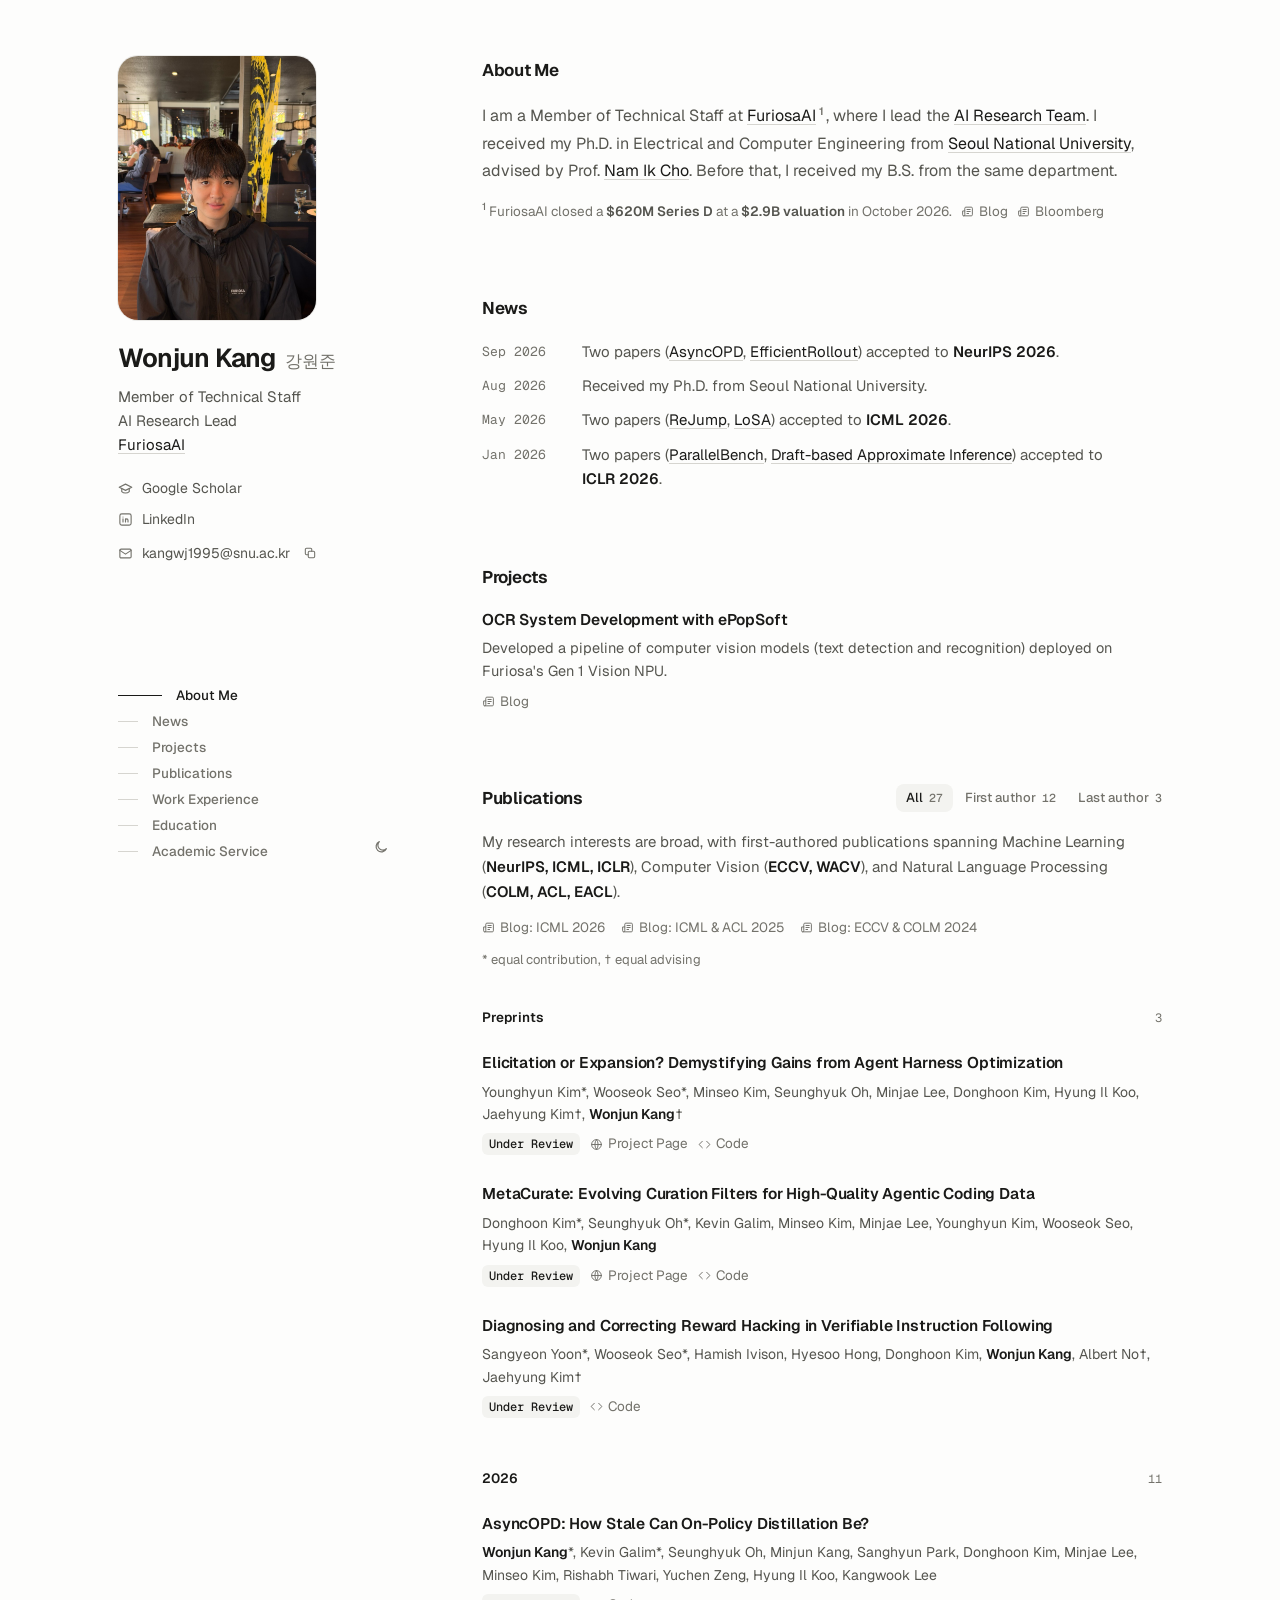
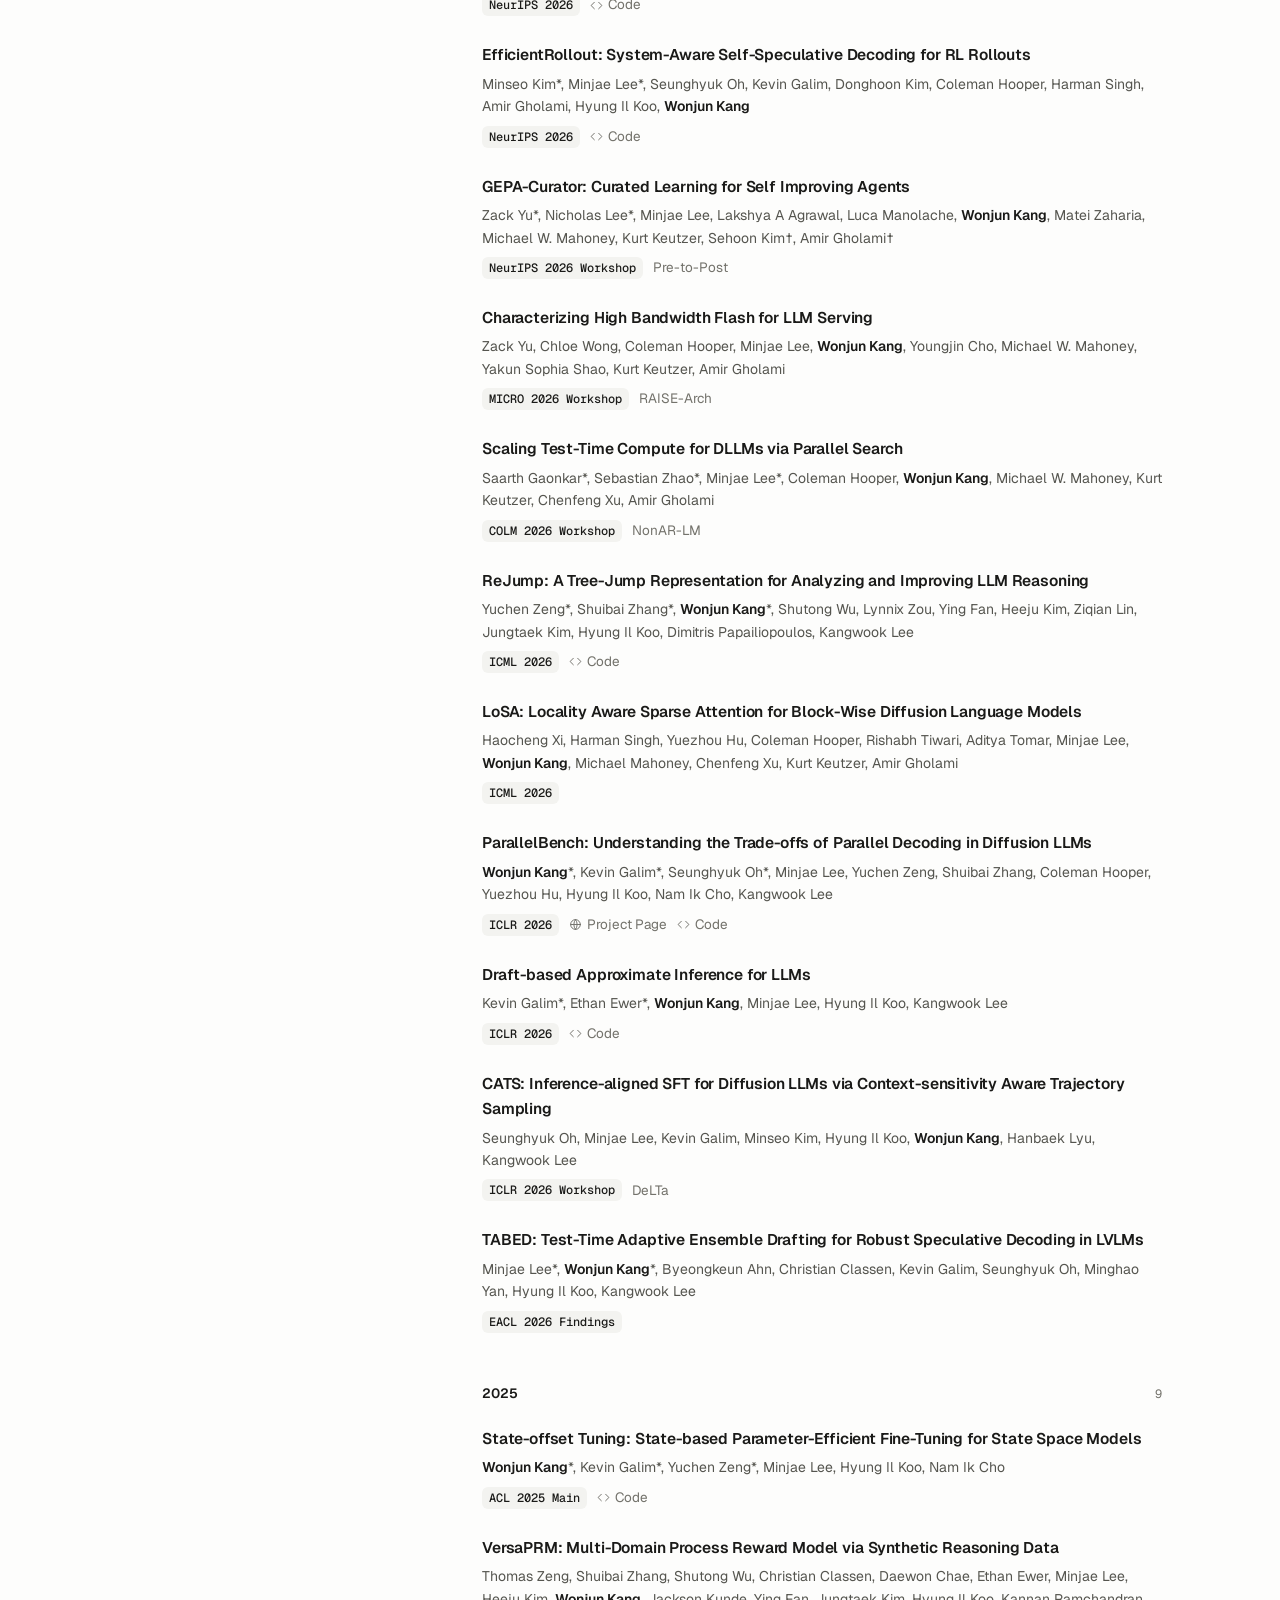
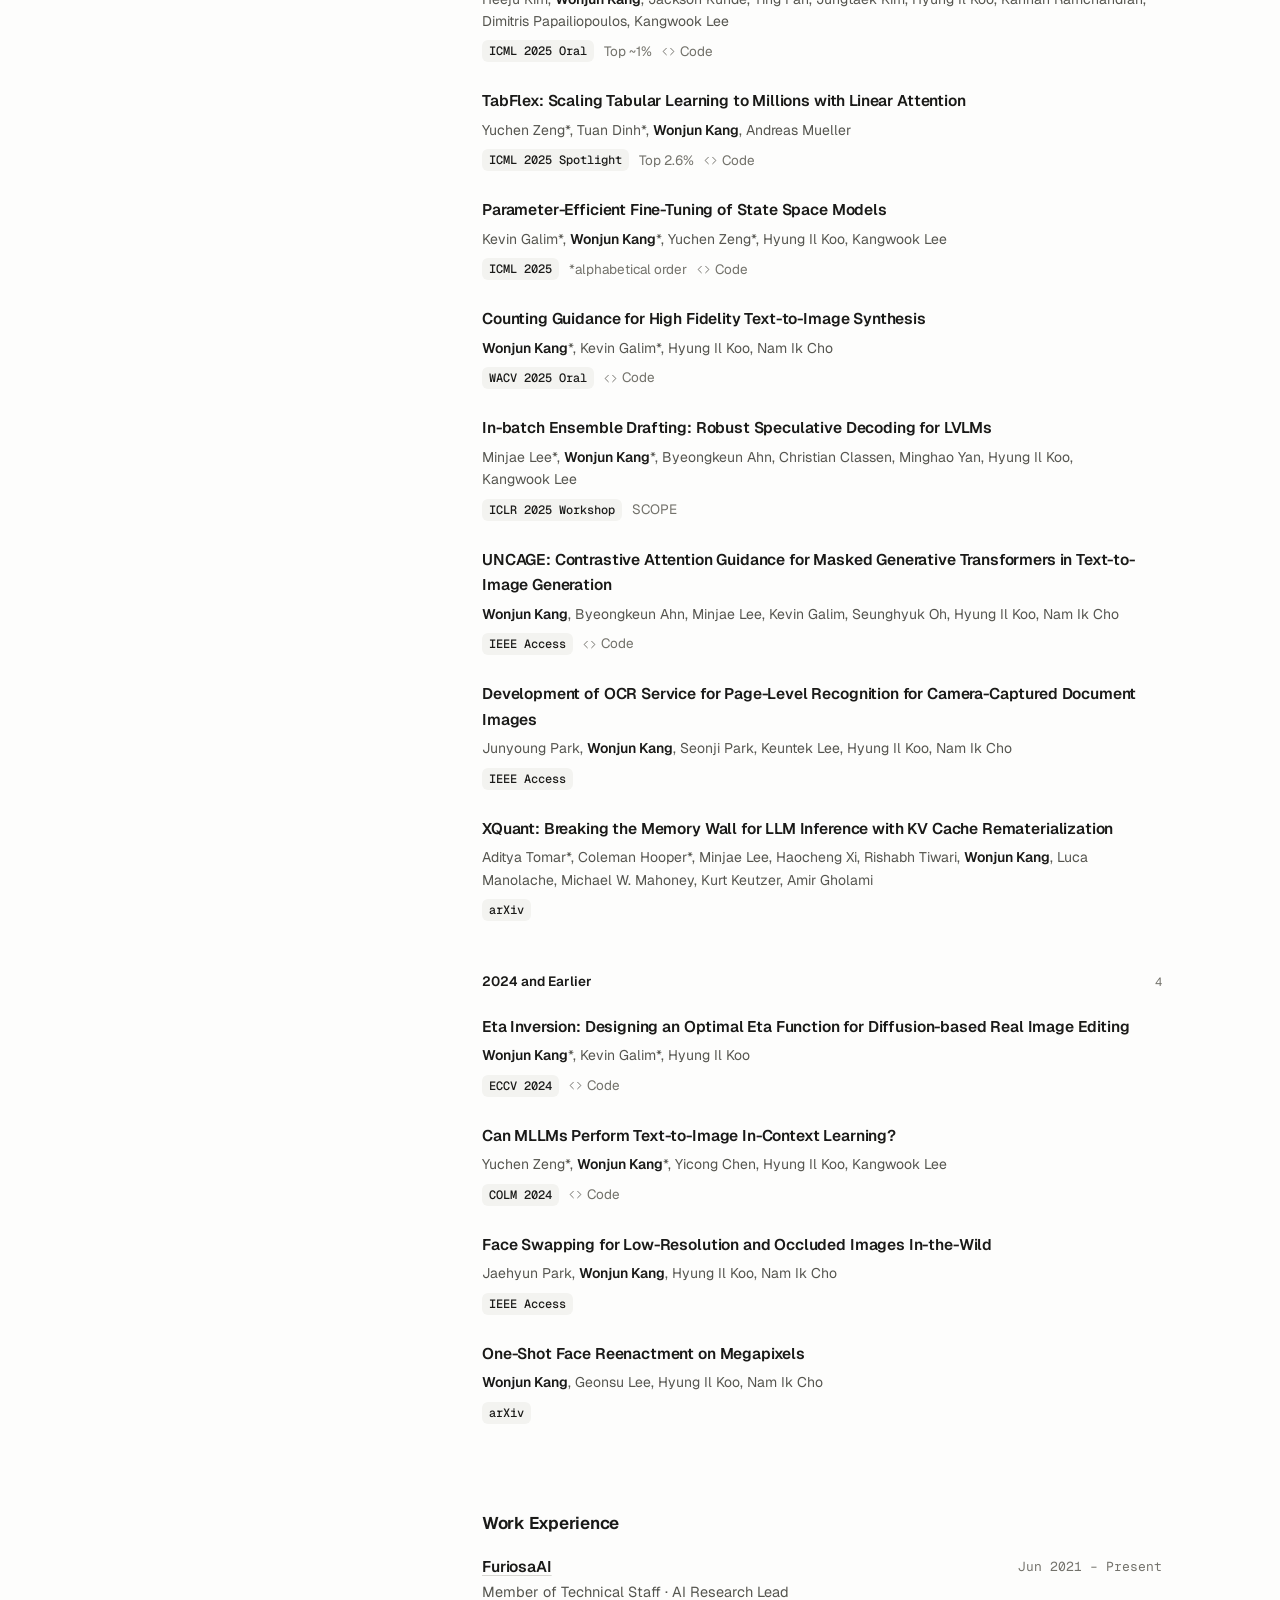
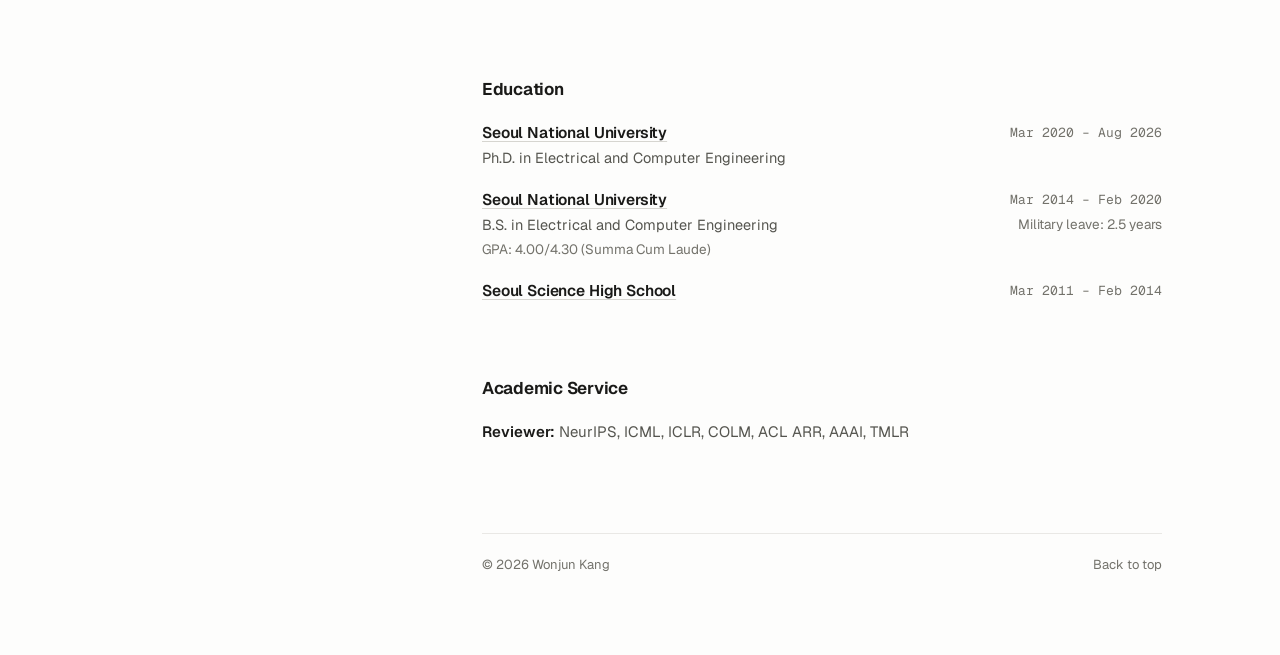
==== commit 4aac64ba: "update" ====
--- a/index.html
+++ b/index.html
@@ -70,7 +70,7 @@
       --hover: #f8f8f6;
       --chip-hover: #eae9e5;
       --pad: 88px;
-      --ph: 253px;
+      --ph: 264px;
       color-scheme: light;
     }
     @media (prefers-color-scheme: dark) {
@@ -268,9 +268,28 @@
     }
     .toast.show { opacity: 1; transform: translate(-50%, 0); }
 
+    /* touch screens: the small links and buttons get a larger tap area from an invisible layer around them; nothing moves.
+       each layer reaches at most halfway to the next link or button, so it never covers a neighbor */
+    @media (pointer: coarse) {
+      .plink, .links a, .filter button, #copy-email, .mnav a { position: relative; }
+      .plink::after, .links a::after, .filter button::after, #copy-email::after, #theme::after, .mnav a::after { content: ""; position: absolute; }
+      .plink::after { inset: -7px -5px -12px; }
+      .blogs .plink::after { inset: -2px -8px; }
+      .note .plink::after { inset: -7px -4px -12px; }
+      .links a::after { inset: -4px -3px -4px -8px; }
+      #copy-email::after { inset: -3px -8px -6px -3px; }
+      .filter button::after { inset: -8px -1px; }
+      .mnav a::after { inset: -4px 0; }
+      #theme::after { inset: -5px; }
+    }
+    /* the theme button is already positioned in one column; in two columns it needs to hold its own layer */
+    @media (pointer: coarse) and (min-width: 1024px) {
+      #theme { position: relative; }
+    }
+
     /* the fixed column must fit the window: on shorter desktop windows the spacing tightens first, then the portrait shrinks */
-    @media (min-width: 1024px) and (max-height: 900px) {
-      :root { --pad: 56px; --ph: clamp(76px, 100vh - 568px, 253px); }
+    @media (min-width: 1024px) and (max-height: 912px) {
+      :root { --pad: 56px; --ph: clamp(76px, 100vh - 568px, 264px); }
       .panel { padding-bottom: 36px; }
       .nav a { height: 26px; }
     }
@@ -283,7 +302,7 @@
     }
     /* one column */
     @media (max-width: 1023px) {
-      :root { --pad: 24px; --ph: 224px; }
+      :root { --pad: 24px; --ph: 234px; }
       .page { display: block; max-width: 728px; padding: 0 24px; }
       /* in one column the profile block is centered, as on the live site; the sections below stay left-aligned */
       .panel { position: relative; height: auto; display: block; padding: 56px 0 0; text-align: center; }
@@ -324,7 +343,7 @@
       .foot { margin-top: 64px; }
     }
     @media (max-width: 560px) {
-      :root { --ph: 210px; }
+      :root { --ph: 219px; }
       .page { padding: 0 20px; }
       .mnav-in { padding-left: 12px; }
       .panel { padding-top: 44px; }
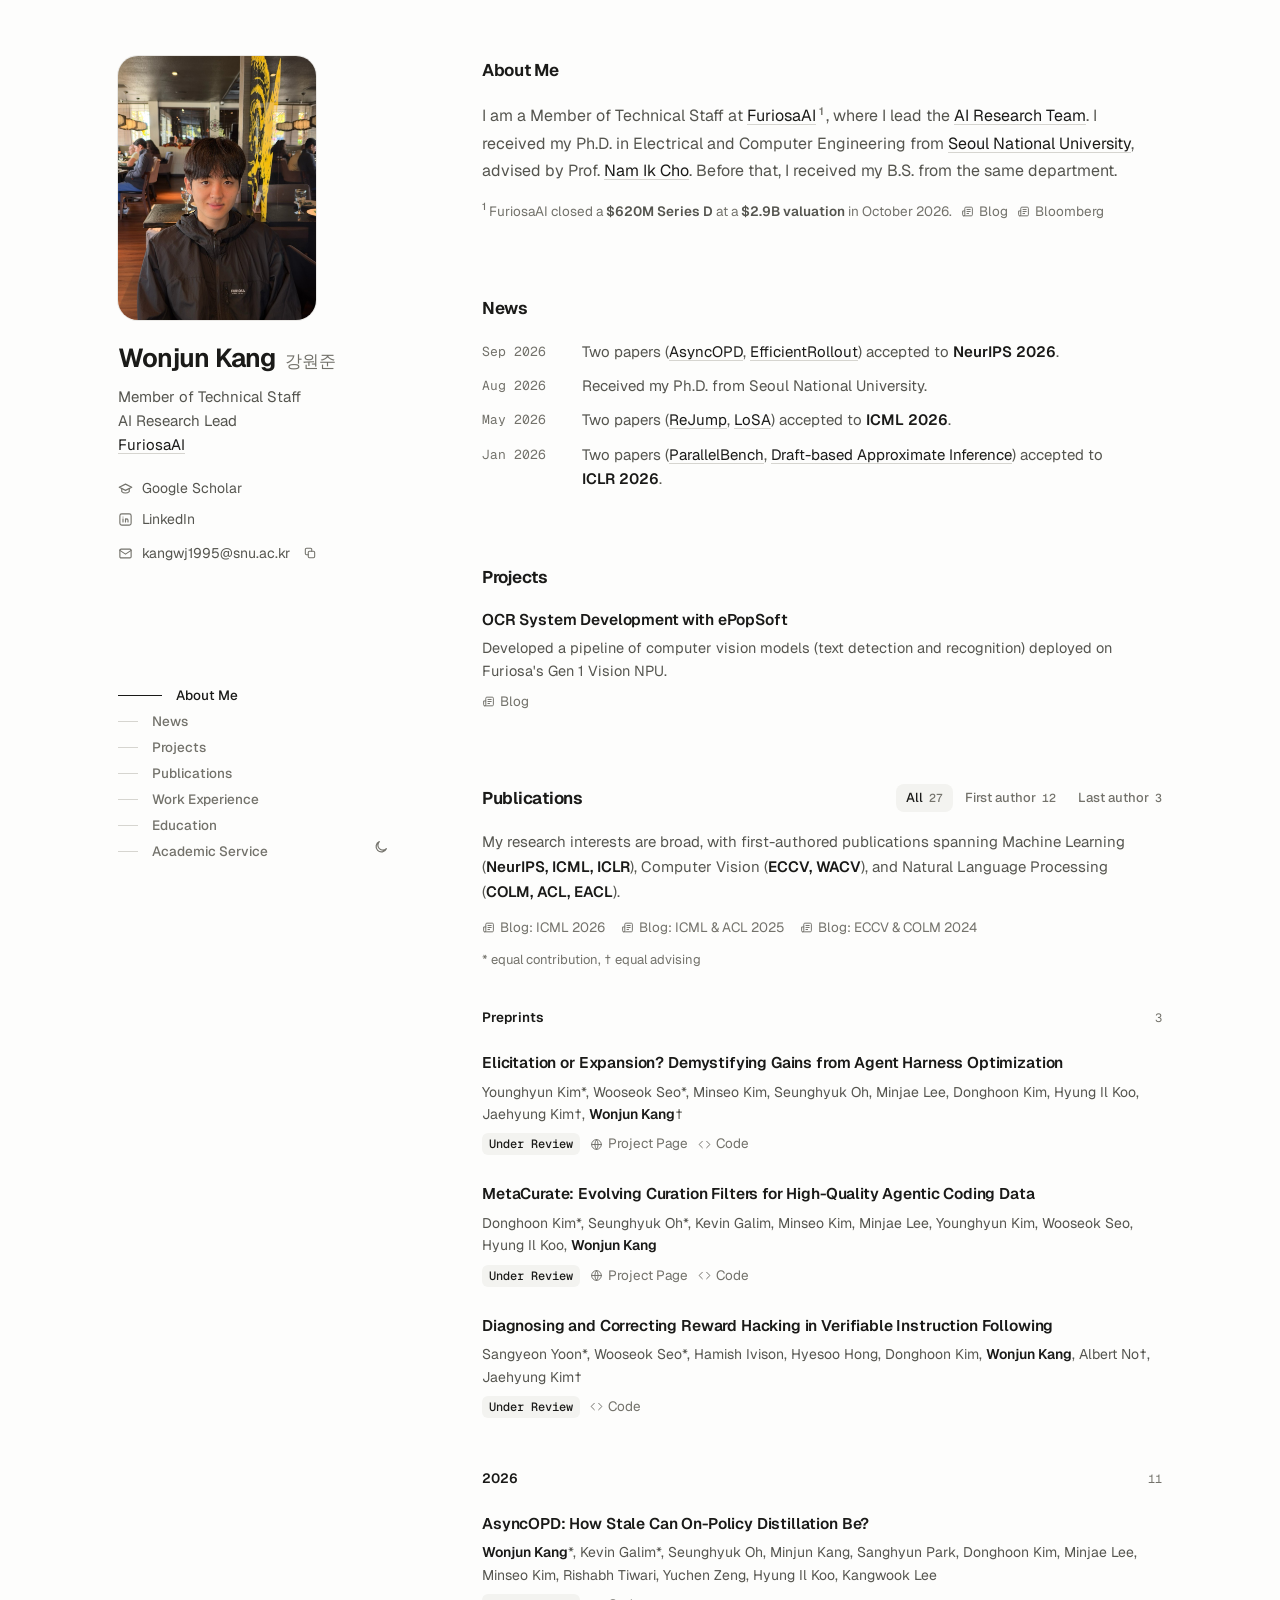
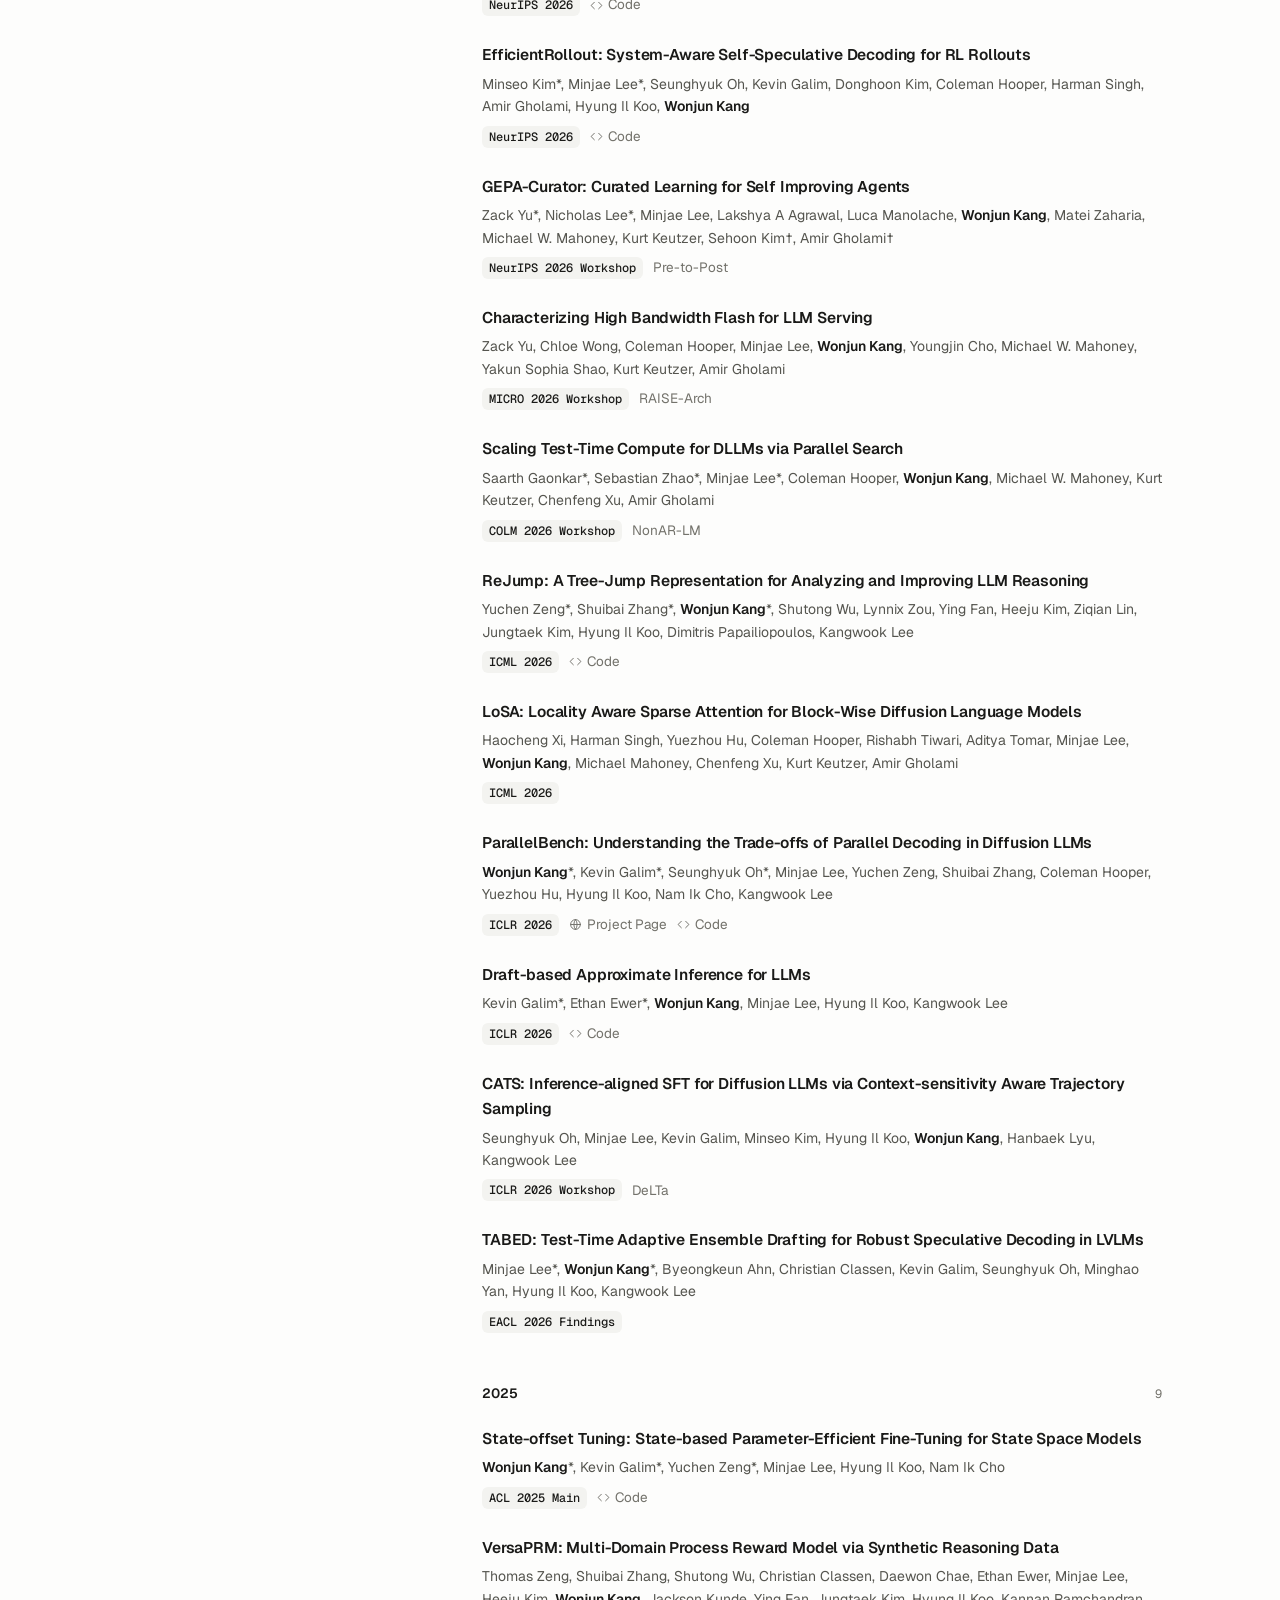
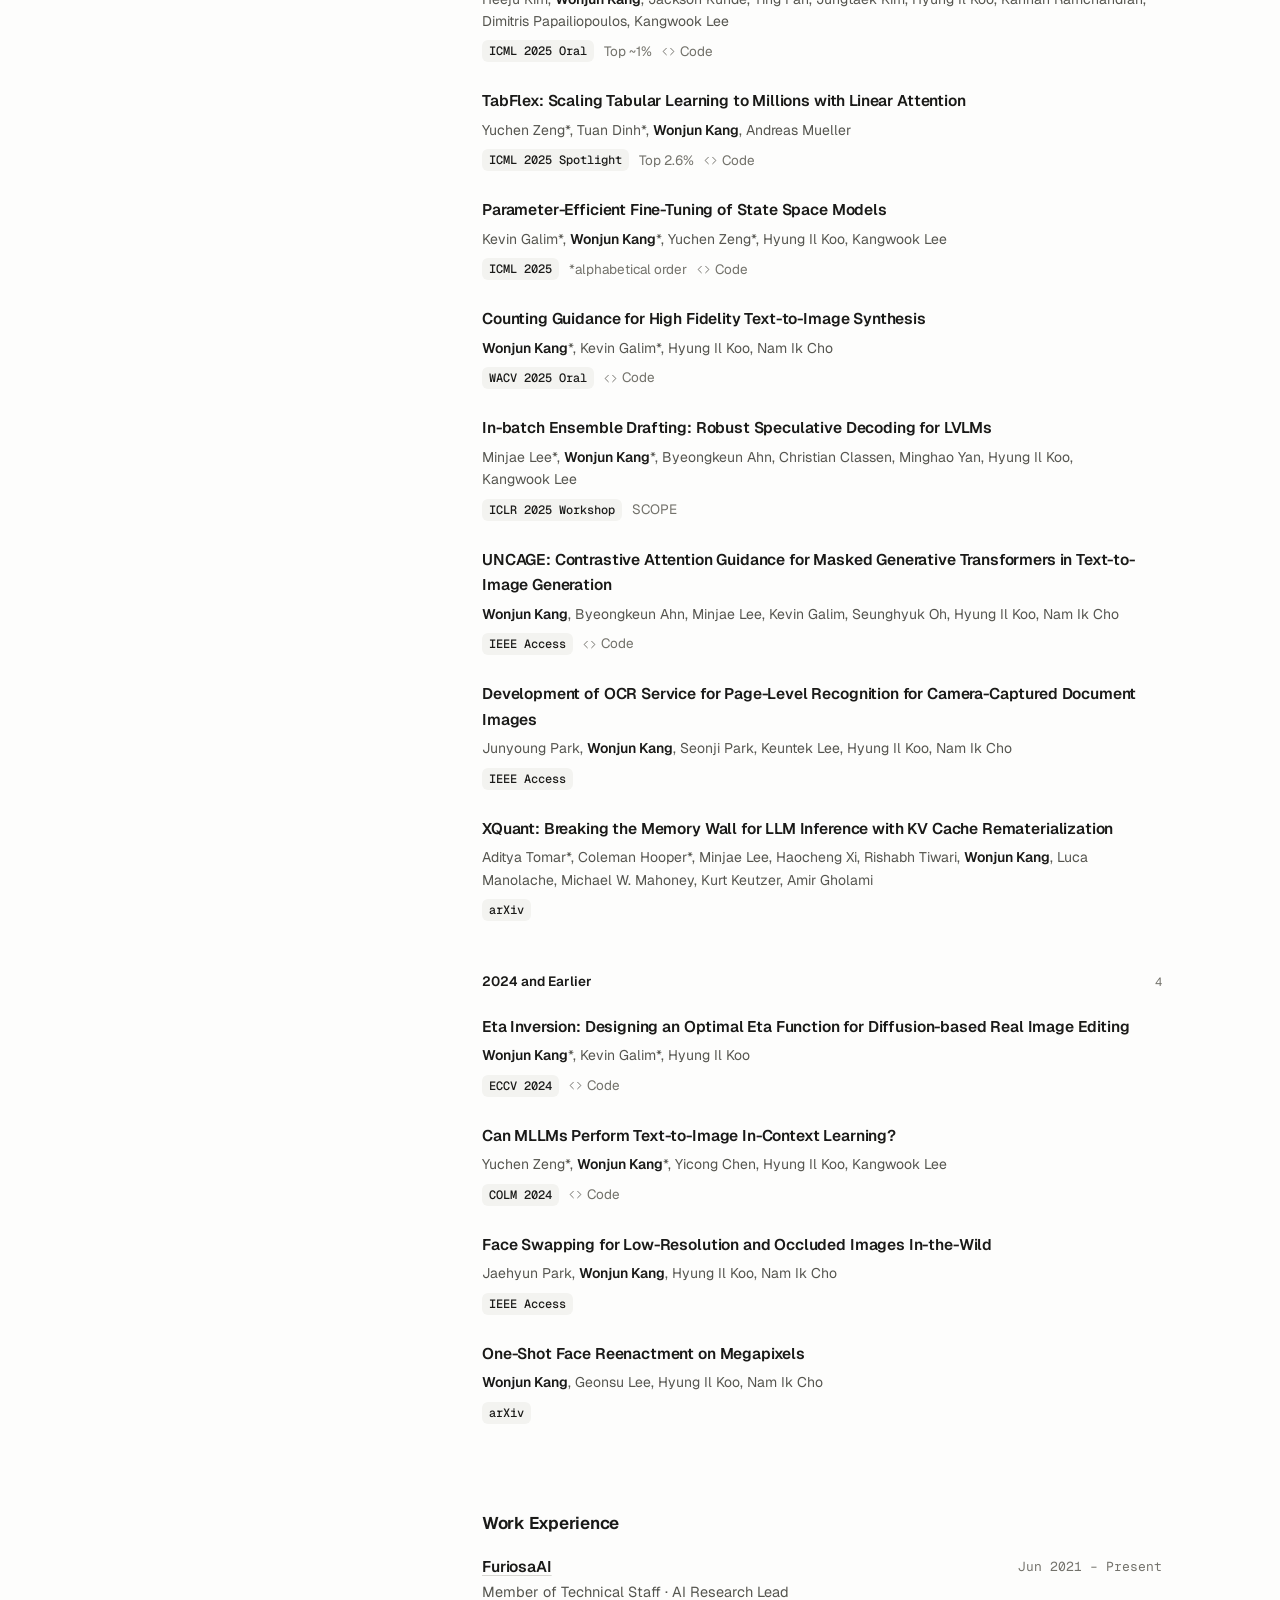
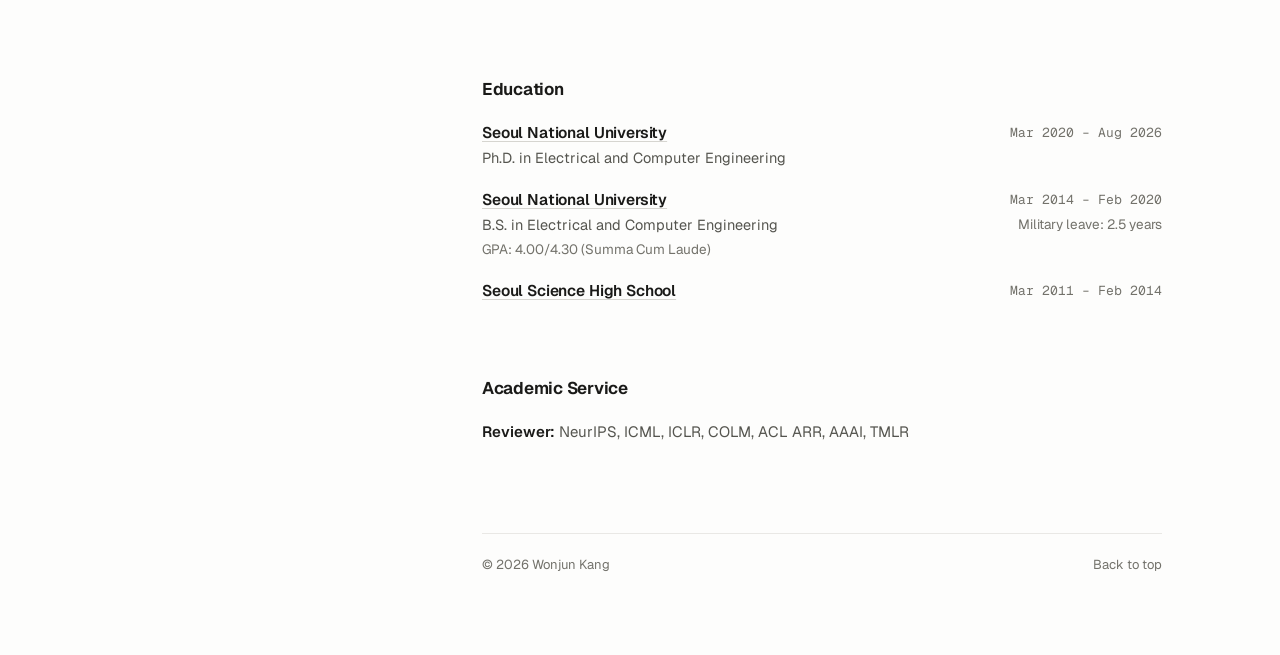
==== commit caf6b254: "update" ====
--- a/index.html
+++ b/index.html
@@ -69,6 +69,7 @@
       --sel: #e4e2da;
       --hover: #f8f8f6;
       --chip-hover: #eae9e5;
+      --photo-line: #e9e8e5;
       --pad: 88px;
       --ph: 264px;
       color-scheme: light;
@@ -85,6 +86,7 @@
         --sel: #42413b;
         --hover: #20201f;
         --chip-hover: #32322f;
+        --photo-line: #434240;
         color-scheme: dark;
       }
     }
@@ -99,6 +101,7 @@
       --sel: #42413b;
       --hover: #20201f;
       --chip-hover: #32322f;
+      --photo-line: #434240;
       color-scheme: dark;
     }
 
@@ -138,8 +141,9 @@
     .main { padding: var(--pad) 0 80px; min-width: 0; }
 
     /* identity panel */
-    /* the whole 3:4 photo, same framing as the live site; --ph is its height */
-    .avatar { width: calc(var(--ph) * .75); height: var(--ph); border-radius: 20px; overflow: hidden; background: var(--surface); box-shadow: 0 0 0 1px var(--line); flex: none; }
+    /* the whole 3:4 photo, same framing as the live site; --ph is its height. the corners scale with it (20px at full size),
+       and the outline is a step stronger in dark mode, where the dark jacket would otherwise merge with the page */
+    .avatar { width: calc(var(--ph) * .75); height: var(--ph); border-radius: calc(var(--ph) * .0758); overflow: hidden; background: var(--surface); box-shadow: 0 0 0 1px var(--photo-line); flex: none; }
     .avatar img { display: block; width: 100%; height: 100%; object-fit: cover; }
     h1 { margin: 24px 0 0; font-size: 26px; line-height: 1.12; font-weight: 650; letter-spacing: -.03em; }
     h1 .ko { margin-left: 10px; font-size: 16.5px; font-weight: 450; letter-spacing: 0; color: var(--text-3); }
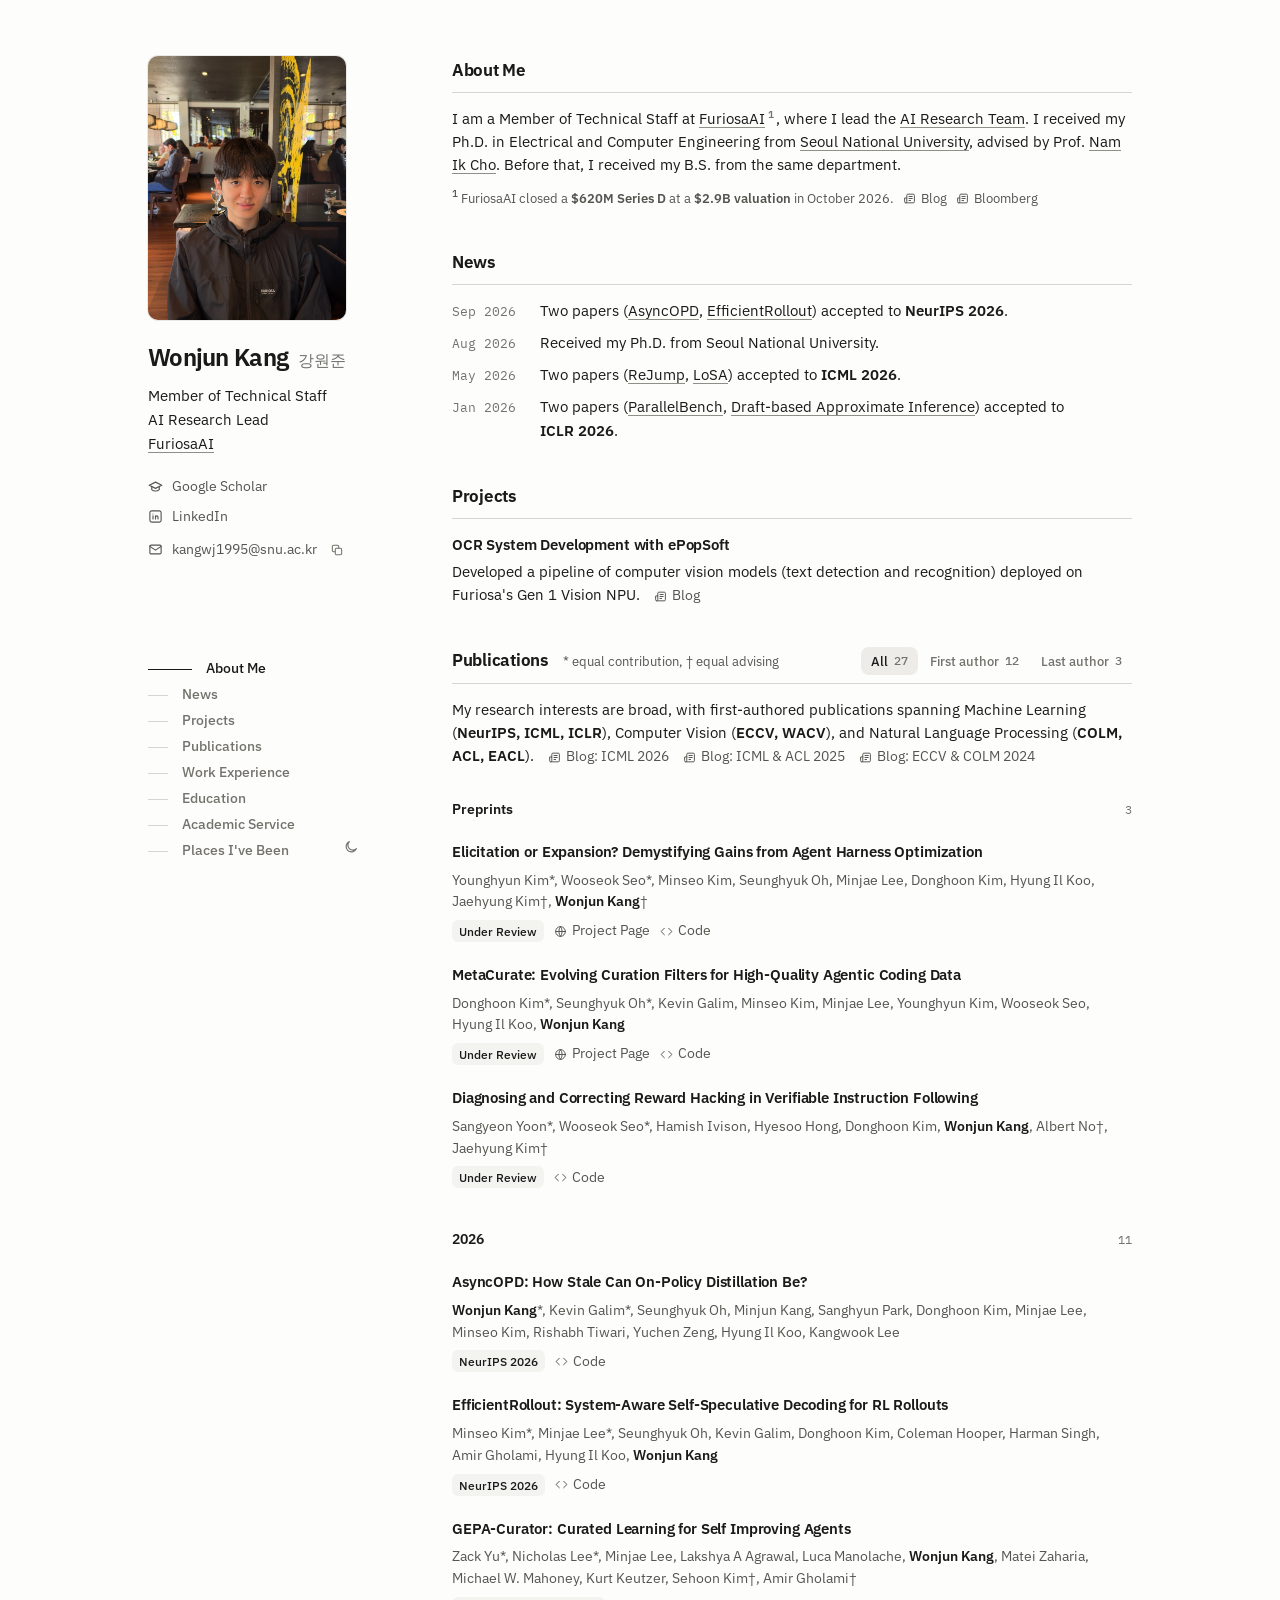
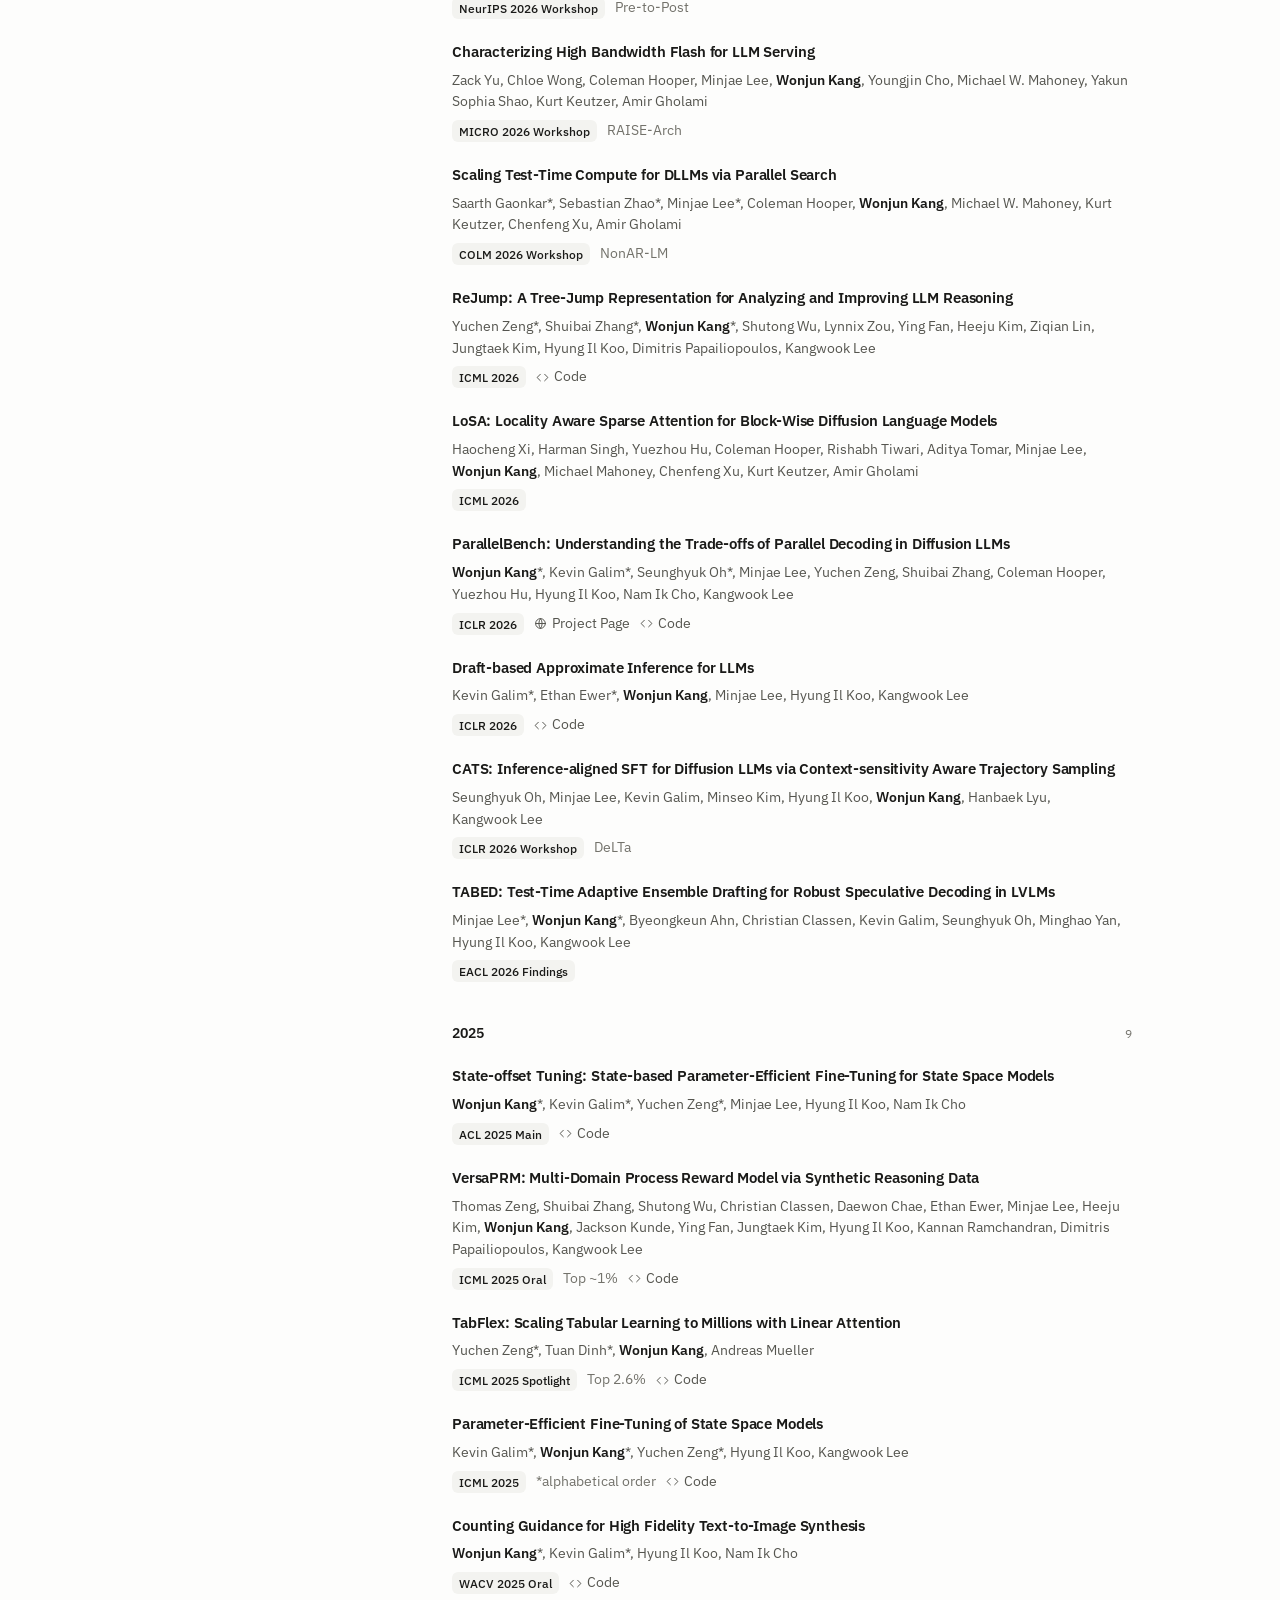
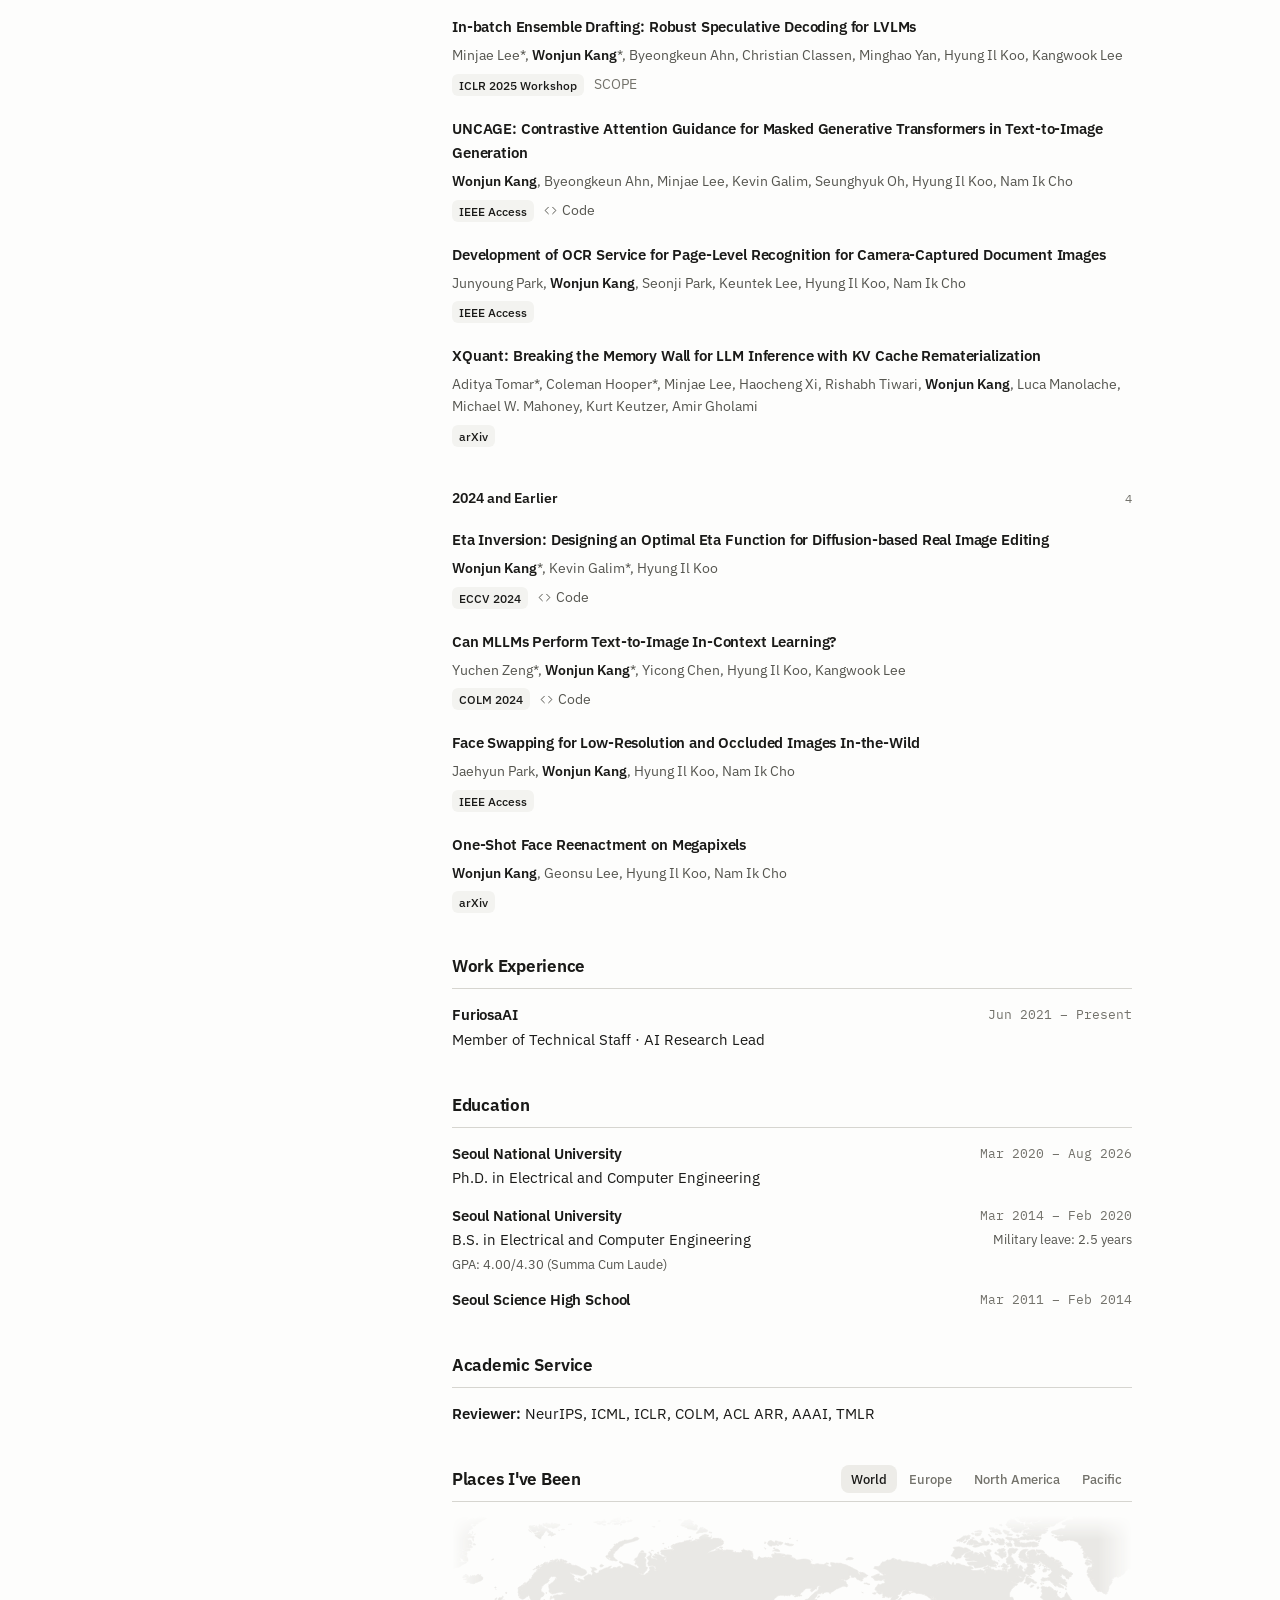
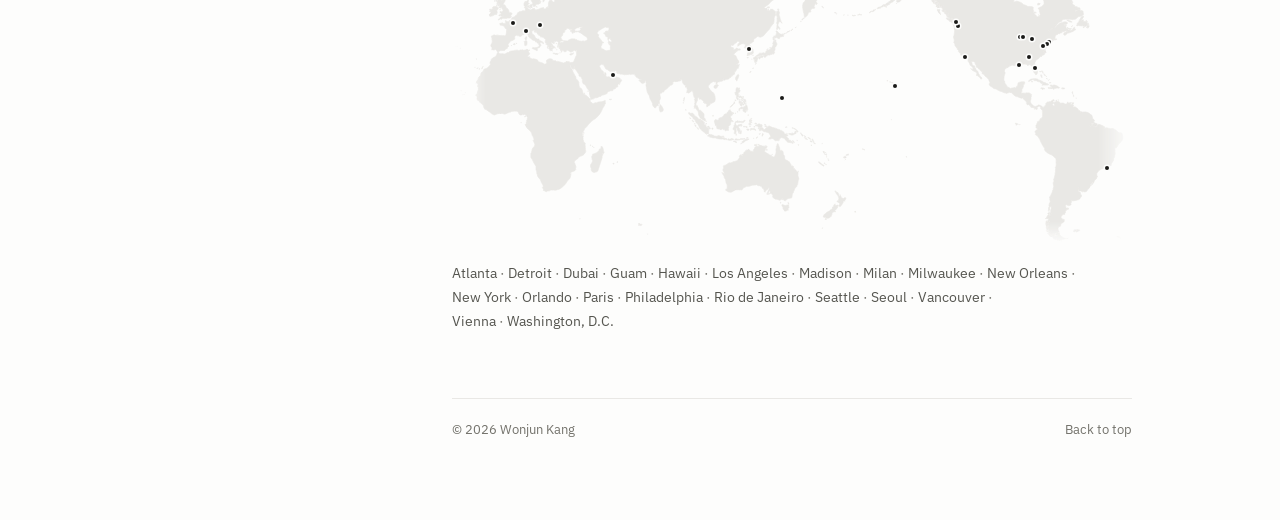
==== commit b6362b00: "update" ====
--- a/index.html
+++ b/index.html
@@ -56,13 +56,15 @@
   </script>
   <link rel="preconnect" href="https://fonts.googleapis.com">
   <link rel="preconnect" href="https://fonts.gstatic.com" crossorigin>
-  <link href="https://fonts.googleapis.com/css2?family=Geist:wght@400..700&family=Geist+Mono:wght@400..600&display=swap" rel="stylesheet">
+  <link href="https://fonts.googleapis.com/css2?family=IBM+Plex+Sans:wght@400..700&family=IBM+Plex+Mono&display=swap" rel="stylesheet">
   <style>
     :root {
       --bg: #fdfdfc;
       --surface: #f3f3f0;
+      --pick: #edece8;
       --line: #e9e8e5;
       --line-2: #d6d5d0;
+      --link-line: #8f8e87;
       --text: #1a1a18;
       --text-2: #55554f;
       --text-3: #73726b;
@@ -70,7 +72,7 @@
       --hover: #f8f8f6;
       --chip-hover: #eae9e5;
       --photo-line: #e9e8e5;
-      --pad: 88px;
+      --pad: 64px;   /* above the first line on tall windows; 88px in the design before this one, where sections were 72px apart */
       --ph: 264px;
       color-scheme: light;
     }
@@ -78,8 +80,10 @@
       :root:not([data-theme="light"]) {
         --bg: #1b1b1a;
         --surface: #262624;
+        --pick: #2a2a28;
         --line: #31312e;
         --line-2: #434240;
+        --link-line: #6b6a65;
         --text: #ededea;
         --text-2: #b4b3ac;
         --text-3: #8e8d85;
@@ -93,8 +97,10 @@
     :root[data-theme="dark"] {
       --bg: #1b1b1a;
       --surface: #262624;
+      --pick: #2a2a28;
       --line: #31312e;
       --line-2: #434240;
+      --link-line: #6b6a65;
       --text: #ededea;
       --text-2: #b4b3ac;
       --text-3: #8e8d85;
@@ -112,7 +118,11 @@
       margin: 0;
       background: var(--bg);
       color: var(--text);
-      font: 15.5px/1.65 "Geist", system-ui, -apple-system, "Apple SD Gothic Neo", sans-serif;
+      font: 15.5px/1.6 "IBM Plex Sans", system-ui, -apple-system, "Apple SD Gothic Neo", sans-serif;
+      /* the sizes on this page were set in Geist, whose x-height is 0.53 of the font size. IBM Plex Sans is 0.516, so this
+         shows it 2.7% larger and every size looks as large as before; the fallback font is matched the same way
+         while the web font is loading */
+      font-size-adjust: 0.53;
       -webkit-font-smoothing: antialiased;
       text-rendering: optimizeLegibility;
     }
@@ -125,29 +135,39 @@
     .u {
       color: var(--text);
       text-decoration: underline;
-      text-decoration-color: var(--line-2);
+      text-decoration-color: var(--link-line);
       text-decoration-thickness: 1px;
       text-underline-offset: 3px;
       transition: text-decoration-color .15s;
     }
     .u:hover { text-decoration-color: currentColor; }
-    .plink { display: inline-flex; align-items: center; gap: 5px; color: var(--text-3); transition: color .15s; }
+    /* links with an icon (Code, Project Page, Blog, the sources of the footnote) are as dark as the authors line:
+       something that can be pressed should not be the faintest thing in its row. dates stay in the lighter gray */
+    .plink { display: inline-flex; align-items: center; gap: 5px; color: var(--text-2); transition: color .15s; }
     .plink:hover { color: var(--text); }
     .plink .icon { width: 13px; height: 13px; }
 
     /* layout */
-    .page { display: grid; grid-template-columns: 280px minmax(0, 680px); justify-content: space-between; column-gap: 64px; max-width: 1140px; margin: 0 auto; padding: 0 48px; }
+    /* the left column is as wide as what is in it needs: the widest line, the email with its copy button, is 210px, and
+       10px are left over in case a fallback font draws it wider. it was 280px, which left a band of 154px between the two
+       columns' contents (94px now). the page's maximum width shrank by the same 60px, because the columns are pushed to
+       the two edges and the freed width would only widen the gap */
+    .page { display: grid; grid-template-columns: 220px minmax(0, 680px); justify-content: space-between; column-gap: 64px; max-width: 1080px; margin: 0 auto; padding: 0 48px; }
     .panel { position: sticky; top: 0; height: 100vh; height: 100dvh; padding: var(--pad) 0 56px; display: flex; flex-direction: column; }
     .main { padding: var(--pad) 0 80px; min-width: 0; }
 
     /* identity panel */
-    /* the whole 3:4 photo, same framing as the live site; --ph is its height. the corners scale with it (20px at full size),
+    /* the whole 3:4 photo, same framing as before; --ph is its height. the corners scale with it (10px at full size, the same as the hover background of a paper; 20px in the design before this one),
        and the outline is a step stronger in dark mode, where the dark jacket would otherwise merge with the page */
-    .avatar { width: calc(var(--ph) * .75); height: var(--ph); border-radius: calc(var(--ph) * .0758); overflow: hidden; background: var(--surface); box-shadow: 0 0 0 1px var(--photo-line); flex: none; }
+    .avatar { width: calc(var(--ph) * .75); height: var(--ph); border-radius: calc(var(--ph) * .0379); overflow: hidden; background: var(--surface); box-shadow: 0 0 0 1px var(--photo-line); flex: none; }
     .avatar img { display: block; width: 100%; height: 100%; object-fit: cover; }
-    h1 { margin: 24px 0 0; font-size: 26px; line-height: 1.12; font-weight: 650; letter-spacing: -.03em; }
-    h1 .ko { margin-left: 10px; font-size: 16.5px; font-weight: 450; letter-spacing: 0; color: var(--text-3); }
-    .role { margin: 12px 0 0; font-size: 15px; line-height: 1.6; color: var(--text-2); }
+    /* the name is 24px (26px in the design before this one): the running text went from about 15.5px to 14.5px, and this keeps the
+       name at the same 1.65 times the text that it had before */
+    h1 { margin: 24px 0 0; font-size: 24px; line-height: 1.12; font-weight: 650; letter-spacing: -.03em; }
+    /* the Korean name is drawn by the system's Korean font, which the change of typeface does not touch, so it keeps its own size */
+    h1 .ko { margin-left: 10px; font-size: 15.5px; font-size-adjust: none; font-weight: 450; letter-spacing: 0; color: var(--text-3); }
+    /* the role says who this is, like the same words under Work Experience, so it is in the ink color; the links and the menu below stay gray */
+    .role { margin: 12px 0 0; font-size: 15px; line-height: 1.6; color: var(--text); }
     .role a { color: var(--text); }
     .role-dot { display: none; }
     .nav { display: flex; flex-direction: column; }
@@ -160,7 +180,7 @@
     .links li { display: flex; align-items: center; gap: 6px; }
     .links a { display: inline-flex; align-items: center; gap: 9px; color: var(--text-2); transition: color .15s; }
     .links a:hover { color: var(--text); }
-    .links a .icon { width: 15px; height: 15px; color: var(--text-3); transition: color .15s; }
+    .links a .icon { width: 15px; height: 15px; color: var(--text-2); transition: color .15s; }
     .links a:hover .icon { color: var(--text); }
     .ghost { width: 28px; height: 28px; display: grid; place-items: center; border: 0; border-radius: 8px; background: none; color: var(--text-3); cursor: pointer; transition: background .15s, color .15s; }
     .ghost:hover { background: var(--surface); color: var(--text); }
@@ -176,46 +196,66 @@
 
     /* sections */
     .sec { scroll-margin-top: var(--pad); }
-    .sec + .sec { margin-top: 72px; }
-    .sec-h { display: flex; flex-wrap: wrap; align-items: center; justify-content: space-between; gap: 8px 16px; min-height: 28px; margin: 0 0 18px; }
+    /* 40px between the boxes puts 45px between a section's last line of text and the next heading's text (about two
+       lines of running text). the one-column layout has 36px, which shows as about 41px */
+    .sec + .sec { margin-top: 40px; }
+    /* a light rule under each section heading marks where a section starts, so the sections can sit closer than
+       when space alone had to separate them */
+    .sec-h { display: flex; flex-wrap: wrap; align-items: center; justify-content: space-between; gap: 8px 16px; min-height: 37px; margin: 0 0 14px; padding-bottom: 8px; border-bottom: 1px solid var(--line-2); }
     h2 { margin: 0; font-size: 17px; line-height: 1.3; font-weight: 650; letter-spacing: -.015em; color: var(--text); }
-    .about { margin: 0; font-size: 16px; line-height: 1.72; color: var(--text-2); }
+    /* all running text (this paragraph, News, the introduction above the papers, the lines under a project or an entry,
+       the reviewer line) is 14.5px, half a pixel below the 15px bold titles. the design before this one had 16, 15 and 14.5px here */
+    .about { margin: 0; font-size: 14.5px; line-height: 1.6; color: var(--text); }
     sup.fn { font-size: .68em; line-height: 0; margin-left: 1px; }
     sup.fn a { padding: 0 2px; color: var(--text-3); font-weight: 600; }
     sup.fn a:hover { color: var(--text); }
-    .note { margin: 16px 0 0; font-size: 13.5px; line-height: 1.6; color: var(--text-3); border-radius: 6px; }
+    /* the footnote is set apart by its size, not by faintness: smaller than the text (12.5px against 14.5px) and in one
+       tone, the same as the authors line and the links (it was 13.5px in the lightest gray, with darker bold and links) */
+    .note { margin: 12px 0 0; font-size: 12.5px; line-height: 1.55; color: var(--text-2); border-radius: 6px; }
     .note .n { margin-right: 3px; font-size: .76em; line-height: 0; vertical-align: super; font-weight: 500; }
-    .note b { font-weight: 600; color: var(--text-2); }
-    /* the sources after the note's sentence are icon links; inside running text they sit on the text's baseline */
-    /* the same gap after the sentence as between the links; as right margins, so a link that wraps starts flush left */
+    .note b { font-weight: 600; }
+    /* icon links that follow a sentence inside its paragraph: the sources of the footnote, the blog posts after the
+       introduction to the papers and after a project's description. they sit on the text's baseline, and the gap after
+       the sentence is the same as between the links; as right margins, so a link that wraps starts flush left */
     .note .t { margin-right: 6px; }
     .note .plink { align-items: baseline; margin-right: 6px; }
-    .note .plink:last-child { margin-right: 0; }
-    .note .plink .icon { align-self: center; }
+    .intro .t, .item-d .t { margin-right: 10px; }
+    .intro .plink, .item-d .plink { align-items: baseline; margin-right: 10px; font-size: 13.5px; }
+    :is(.note, .intro, .item-d) .plink:last-child { margin-right: 0; }
+    :is(.note, .intro, .item-d) .plink .icon { align-self: center; }
     .note.flash { animation: flash 1.2s ease-out; }
     @keyframes flash { 0%, 35% { background: var(--surface); box-shadow: 0 0 0 6px var(--surface); } 100% { background: transparent; box-shadow: 0 0 0 6px transparent; } }
 
-    .news { list-style: none; margin: 0; padding: 0; display: grid; gap: 10px; }
-    .news li { display: grid; grid-template-columns: 84px minmax(0, 1fr); column-gap: 16px; font-size: 15px; line-height: 1.6; color: var(--text-2); }
-    .mono, .news time, .cv .when, .venue, .grp-h .gc, .filter .c { font-family: "Geist Mono", ui-monospace, "SF Mono", Menlo, monospace; }
-    .news time { font-size: 13px; line-height: 1.86; color: var(--text-3); font-variant-numeric: tabular-nums; }
+    .news { list-style: none; margin: 0; padding: 0; display: grid; gap: 8px; }
+    /* a date in the mono face is 64px wide; with the 16px column gap the sentence starts 24px after it (38px in the
+       design before this one, which read as two separate columns). date and text sit on one baseline whatever their sizes */
+    .news li { display: grid; align-items: baseline; grid-template-columns: 72px minmax(0, 1fr); column-gap: 16px; font-size: 14.5px; line-height: 1.6; color: var(--text); }
+    /* dates, periods and counts are in the mono face of the same family, which sets them apart from the text as data.
+       venue chips are not: they have their background for that, and mono text made them too wide */
+    .news time, .cv .when, .grp-h .gc, .filter .c { font-family: "IBM Plex Mono", ui-monospace, "SF Mono", Menlo, monospace; }
+    .venue { font-variant-numeric: tabular-nums; }
+    .news time { font-size: 13px; line-height: 1.78; color: var(--text-3); font-variant-numeric: tabular-nums; }
     .news b { font-weight: 600; color: var(--text); white-space: nowrap; }
 
-    .item-t { margin: 0; font-size: 15.5px; line-height: 1.45; font-weight: 600; letter-spacing: -.01em; }
-    .item-d { margin: 5px 0 0; font-size: 14.5px; line-height: 1.6; color: var(--text-2); }
+    .item-t { margin: 0; font-size: 15px; line-height: 1.5; font-weight: 600; letter-spacing: -.01em; }
+    .item-d { margin: 5px 0 0; font-size: 14.5px; line-height: 1.6; color: var(--text); }
     .item-m { display: flex; flex-wrap: wrap; align-items: center; gap: 4px 10px; margin: 8px 0 0; font-size: 13.5px; line-height: 1.6; color: var(--text-3); }
 
     /* publications */
-    .filter { display: flex; gap: 2px; margin-right: -10px; }
+    .filter { display: flex; gap: 2px; }
     .filter button { display: inline-flex; align-items: center; gap: 6px; height: 28px; padding: 0 10px; border: 0; border-radius: 8px; background: none; color: var(--text-3); font-size: 13px; font-weight: 500; cursor: pointer; transition: background .15s, color .15s; }
     .filter button:hover { color: var(--text); }
-    .filter button[aria-checked="true"] { background: var(--surface); color: var(--text); }
+    /* the chosen button's background is --pick, about 1.16 to 1 against the page; with --surface (1.09 to 1) the choice
+       showed only in the color of the label */
+    .filter button[aria-checked="true"] { background: var(--pick); color: var(--text); }
     .filter .c { font-size: 11.5px; color: var(--text-3); font-variant-numeric: tabular-nums; }
-    .intro { margin: 0; font-size: 15px; line-height: 1.65; color: var(--text-2); }
+    .intro { margin: 0; font-size: 14.5px; line-height: 1.6; color: var(--text); }
     .intro b { font-weight: 600; color: var(--text); }
-    .blogs { display: flex; flex-wrap: wrap; gap: 4px 16px; margin: 12px 0 0; font-size: 13.5px; }
-    .legend { margin: 10px 0 0; font-size: 13px; color: var(--text-3); }
-    .grp { margin-top: 28px; }
+    /* what the marks after authors' names mean sits beside the section's title, on the line of the filter that uses
+       them (a co-first author counts as first author, equal advising as last author). title and legend share a baseline */
+    .sec-t { display: flex; flex-wrap: wrap; align-items: baseline; gap: 2px 14px; }
+    .legend { margin: 0; font-size: 12.5px; color: var(--text-2); }
+    .grp { margin-top: 22px; }
     .grp-h {
       position: sticky; top: 0; z-index: 2;
       display: flex; align-items: baseline; justify-content: space-between;
@@ -227,15 +267,18 @@
     }
     .grp-h .gc { font-size: 12px; font-weight: 400; color: var(--text-3); font-variant-numeric: tabular-nums; }
     .pubs { list-style: none; margin: 0; padding: 0; }
-    .pub { margin: 0 -12px; padding: 13px 12px; border-radius: 10px; transition: background .15s; }
+    /* every paper has 10px of padding under it, which would add to the space after the section; taking it back here
+       works whichever paper is the last one shown by the filter */
+    #list { margin-bottom: -11px; }
+    .pub { margin: 0 -12px; padding: 10px 12px; border-radius: 10px; transition: background .15s; }
     /* the row under the pointer gets a faint background; nothing else about it changes, and touch screens skip it */
     @media (hover: hover) {
       .pub:hover { background: var(--hover); }
       .pub:hover .venue { background: var(--chip-hover); }
     }
-    .p-title { font-size: 15.5px; line-height: 1.45; font-weight: 600; letter-spacing: -.01em; color: var(--text); text-decoration: underline; text-decoration-color: transparent; text-decoration-thickness: 1px; text-underline-offset: 3px; transition: text-decoration-color .15s; }
+    .p-title { font-size: 15px; line-height: 1.5; font-weight: 600; letter-spacing: -.01em; color: var(--text); text-decoration: underline; text-decoration-color: transparent; text-decoration-thickness: 1px; text-underline-offset: 3px; transition: text-decoration-color .15s; }
     .p-title:hover { text-decoration-color: var(--text-3); }
-    .p-authors { margin: 5px 0 0; font-size: 14px; line-height: 1.6; color: var(--text-2); }
+    .p-authors { margin: 5px 0 0; font-size: 14px; line-height: 1.55; color: var(--text-2); }
     .p-authors b { font-weight: 600; color: var(--text); }
     /* linked co-author names look like the other names until the pointer is on them */
     .p-authors a { text-decoration: underline; text-decoration-color: transparent; text-decoration-thickness: 1px; text-underline-offset: 3px; transition: color .15s, text-decoration-color .15s; }
@@ -247,18 +290,23 @@
     .venue { display: inline-flex; align-items: center; height: 22px; padding: 0 7px; border-radius: 6px; background: var(--surface); color: var(--text); font-size: 12px; line-height: 1; font-weight: 500; white-space: nowrap; transition: background .15s; }
 
     /* experience, education */
-    .cv { list-style: none; margin: 0; padding: 0; display: grid; gap: 18px; }
+    .cv { list-style: none; margin: 0; padding: 0; display: grid; gap: 14px; }
     .cv li { display: grid; grid-template-columns: minmax(0, 1fr) auto; column-gap: 24px; }
-    .cv .org { font-size: 15.5px; line-height: 1.5; font-weight: 600; letter-spacing: -.01em; }
-    .cv .when { font-size: 13px; line-height: 1.79; color: var(--text-3); font-variant-numeric: tabular-nums; white-space: nowrap; }
-    .cv .det { grid-column: 1; margin-top: 2px; font-size: 14.5px; line-height: 1.6; color: var(--text-2); }
+    .cv .org { font-size: 15px; line-height: 1.55; font-weight: 600; letter-spacing: -.01em; }
+    /* an organization's name is a link, but it is a title like a paper's: its underline shows only under the pointer.
+       links inside sentences keep their underline */
+    .cv .org .u { text-decoration-color: transparent; }
+    .cv .org .u:hover { text-decoration-color: var(--text-3); }
+    /* the period ends at the right edge even when the remark under it ("Military leave") is the wider of the two */
+    .cv .when { justify-self: end; font-size: 13px; line-height: 1.79; color: var(--text-3); font-variant-numeric: tabular-nums; white-space: nowrap; }
+    .cv .det { grid-column: 1; margin-top: 2px; font-size: 14.5px; line-height: 1.55; color: var(--text); }
     /* a remark about the period, right-aligned under it on the degree's line */
-    .cv .when-note { grid-column: 2; grid-row: 2; justify-self: end; margin-top: 2px; font-size: 13.5px; line-height: 1.72; color: var(--text-3); white-space: nowrap; }
-    .cv .sub { grid-column: 1; margin-top: 3px; font-size: 13.5px; line-height: 1.6; color: var(--text-3); }
-    .svc { margin: 0; font-size: 15px; color: var(--text-2); }
+    .cv .when-note { grid-column: 2; grid-row: 2; justify-self: end; margin-top: 2px; font-size: 12.5px; line-height: 1.8; color: var(--text-2); white-space: nowrap; }
+    .cv .sub { grid-column: 1; margin-top: 3px; font-size: 12.5px; line-height: 1.55; color: var(--text-2); }
+    .svc { margin: 0; font-size: 14.5px; color: var(--text); }
     .svc b { font-weight: 600; color: var(--text); }
 
-    .foot { display: flex; flex-wrap: wrap; justify-content: space-between; gap: 8px 16px; margin-top: 88px; padding-top: 20px; border-top: 1px solid var(--line); font-size: 13px; color: var(--text-3); }
+    .foot { display: flex; flex-wrap: wrap; justify-content: space-between; gap: 8px 16px; margin-top: 64px; padding-top: 20px; border-top: 1px solid var(--line); font-size: 13px; color: var(--text-3); }
     .foot a { transition: color .15s; }
     .foot a:hover { color: var(--text); }
 
@@ -278,7 +326,7 @@
       .plink, .links a, .filter button, #copy-email, .mnav a { position: relative; }
       .plink::after, .links a::after, .filter button::after, #copy-email::after, #theme::after, .mnav a::after { content: ""; position: absolute; }
       .plink::after { inset: -7px -5px -12px; }
-      .blogs .plink::after { inset: -2px -8px; }
+      .intro .plink::after { inset: -1px -5px; }
       .note .plink::after { inset: -7px -4px -12px; }
       .links a::after { inset: -4px -3px -4px -8px; }
       #copy-email::after { inset: -3px -8px -6px -3px; }
@@ -292,16 +340,16 @@
     }
 
     /* the fixed column must fit the window: on shorter desktop windows the spacing tightens first, then the portrait shrinks */
-    @media (min-width: 1024px) and (max-height: 912px) {
-      :root { --pad: 56px; --ph: clamp(76px, 100vh - 568px, 264px); }
+    @media (min-width: 1024px) and (max-height: 942px) {
+      :root { --pad: 56px; --ph: clamp(76px, 100vh - 594px, 264px); }
       .panel { padding-bottom: 36px; }
       .nav a { height: 26px; }
     }
-    @media (min-width: 1024px) and (max-height: 648px) {
+    @media (min-width: 1024px) and (max-height: 674px) {
       .avatar { display: none; }
       h1 { margin-top: 0; }
     }
-    @media (max-width: 1119px) and (min-width: 1024px) {
+    @media (max-width: 1059px) and (min-width: 1024px) {
       .page { column-gap: 40px; padding: 0 32px; }
     }
     /* one column */
@@ -310,7 +358,7 @@
       .page { display: block; max-width: 728px; padding: 0 24px; }
       /* in one column the profile block is centered, as on the live site; the sections below stay left-aligned */
       .panel { position: relative; height: auto; display: block; padding: 56px 0 0; text-align: center; }
-      .avatar { margin: 0 auto; border-radius: 18px; }
+      .avatar { margin: 0 auto; border-radius: 9px; }
       /* centered, three short lines look like a narrow stack, so the first two share a line */
       .role-dot { display: inline; }
       .role-br { display: none; }
@@ -342,9 +390,9 @@
       .panel-foot { display: block; margin: 0; padding: 0; }
       .links { display: flex; flex-wrap: wrap; justify-content: center; gap: 6px 20px; }
       #theme { position: absolute; top: 20px; right: -6px; }
-      .main { padding: 52px 0 64px; }
-      .sec + .sec { margin-top: 56px; }
-      .foot { margin-top: 64px; }
+      .main { padding: 44px 0 56px; }
+      .sec + .sec { margin-top: 36px; }
+      .foot { margin-top: 52px; }
     }
     @media (max-width: 560px) {
       :root { --ph: 219px; }
@@ -352,15 +400,14 @@
       .mnav-in { padding-left: 12px; }
       .panel { padding-top: 44px; }
       #theme { top: 12px; }
-      h1 { font-size: 25px; }
-      .about { font-size: 15.5px; }
+      h1 { font-size: 23px; }
       .news li { grid-template-columns: minmax(0, 1fr); }
       .news time { font-size: 12.5px; line-height: 1.6; }
-      .filter { margin: 0 0 0 -10px; width: 100%; }
+      .filter { width: 100%; }
       .grp-h { margin: 0 -20px; padding: 10px 20px; }
       .cv li { grid-template-columns: minmax(0, 1fr); }
-      .cv .when { margin-top: 2px; font-size: 12.5px; order: 3; }
-      .cv .when-note { grid-column: 1; grid-row: auto; justify-self: start; margin-top: 0; font-size: 13px; line-height: 1.6; order: 4; }
+      .cv .when { justify-self: start; margin-top: 2px; font-size: 12.5px; order: 3; }
+      .cv .when-note { grid-column: 1; grid-row: auto; justify-self: start; margin-top: 0; font-size: 12.5px; line-height: 1.6; order: 4; }
     }
     @media (max-width: 359px) {
       .role-dot { display: none; }
@@ -370,9 +417,67 @@
       html { scroll-behavior: auto; }
       *, *::before, *::after { animation: none !important; transition: none !important; }
     }
+    /* BEGIN map styles, written by _map/build.py from _map/cities.json; what is between this and the END comment is replaced on the next run */
+    /* places: a quiet world map. coastlines only (no borders, no names), one gray. each city is a dot on the map and a name under it;
+       pointing at or tapping either one shows that city's photo in a small card. regions with several cities have a closer view */
+    /* the buttons end where the heading's rule ends, like the publication filter */
+    .views { display: flex; gap: 2px; }
+    .views button { display: inline-flex; align-items: center; height: 28px; padding: 0 10px; border: 0; border-radius: 8px; background: none; color: var(--text-3); font: inherit; font-size: 13px; font-weight: 500; cursor: pointer; transition: background .15s, color .15s; }
+    .views button:hover { color: var(--text); }
+    .views button[aria-checked="true"] { background: var(--pick); color: var(--text); }
+    .mapbox { position: relative; margin: 4px 0 0; -webkit-tap-highlight-color: transparent; }
+    /* the map moves inside this frame. the land's edges fade out so a closer view does not end in a hard cut;
+       the dots sit outside that fade, so a city near the edge (Rio de Janeiro) keeps a full-strength dot */
+    .mapclip { position: relative; overflow: hidden; }
+    .mapfade {
+      position: absolute; inset: 0; overflow: hidden;
+      -webkit-mask-image: linear-gradient(to right, transparent, #000 5%, #000 95%, transparent), linear-gradient(to bottom, transparent, #000 7%, #000 93%, transparent);
+      -webkit-mask-composite: source-in;
+      mask-image: linear-gradient(to right, transparent, #000 5%, #000 95%, transparent), linear-gradient(to bottom, transparent, #000 7%, #000 93%, transparent);
+      mask-composite: intersect;
+    }
+    .map { display: block; width: 100%; height: 100%; transform-origin: 0 0; transition: transform .6s cubic-bezier(.3, 0, .15, 1); }
+    /* the hairline in the fill's own color closes the seam where two pieces of land meet at the date line */
+    .map .land { fill: var(--line); stroke: var(--line); stroke-width: .6px; vector-effect: non-scaling-stroke; }
+    /* a dot keeps its size at every view: only its position follows the map, with the same timing as the map's own move */
+    /* 4px dots with a 1.5px ring in the page's color (5px and 2px until 2026-11-17): cities a little over 4px apart on the
+       world map, such as Seattle and Vancouver, show as two dots */
+    .pin { position: absolute; width: 4px; height: 4px; margin: -2px 0 0 -2px; border-radius: 50%; background: var(--text); box-shadow: 0 0 0 1.5px var(--bg); pointer-events: none; transition: left .6s cubic-bezier(.3, 0, .15, 1), top .6s cubic-bezier(.3, 0, .15, 1), transform .15s; }
+    .pin.on { z-index: 2; transform: scale(1.9); }
+    .pcard { position: absolute; z-index: 3; width: 196px; margin: 0; padding: 6px 6px 8px; border-radius: 14px; background: var(--bg); box-shadow: 0 0 0 1px var(--line-2), 0 10px 30px rgba(0, 0, 0, .1); pointer-events: none; opacity: 0; visibility: hidden; transform: translateY(-4px); transition: opacity .15s, transform .15s, visibility .15s; }
+    .pcard.up { transform: translateY(4px); }
+    .pcard.show { opacity: 1; visibility: visible; transform: none; }
+    /* an upright photo gets a narrower card, so the card is not much taller than a wide one */
+    .pcard.tall { width: 168px; }
+    .pc-photo { position: relative; aspect-ratio: var(--shape, 1.5); border-radius: 9px; overflow: hidden; background: var(--surface); }
+    .pc-photo img { position: absolute; inset: 0; display: block; width: 100%; height: 100%; object-fit: cover; opacity: 0; transition: opacity .2s; }
+    .pc-photo img.ready { opacity: 1; }
+    /* the name and its note each stay in one piece; when both do not fit on a line, the whole note moves to the next */
+    .pcard figcaption { display: flex; flex-wrap: wrap; column-gap: 6px; margin: 7px 4px 0; font-size: 12.5px; line-height: 1.35; font-weight: 500; color: var(--text); }
+    .pc-name, .pc-note { white-space: nowrap; }
+    .pc-note { font-weight: 400; color: var(--text-3); }
+    /* the flag of the city's country, right after its name. the hairline keeps a white stripe from dissolving into the card.
+       the flag is fetched the first time a card needs it and fades in when it has arrived */
+    .pc-name .flag { display: inline-block; width: 1.04em; height: .78em; margin-left: .4em; vertical-align: -.03em; border-radius: 2px; box-shadow: 0 0 0 1px var(--line-2); opacity: 0; transition: opacity .15s; }
+    .pc-name .flag.ready { opacity: 1; }
+    .places { margin: 16px 0 0; font-size: 13.5px; line-height: 1.8; color: var(--text-3); }
+    .places .pi { white-space: nowrap; }
+    .pname { all: unset; cursor: pointer; color: var(--text-2); border-radius: 4px; text-decoration: underline; text-decoration-color: transparent; text-decoration-thickness: 1px; text-underline-offset: 3px; transition: color .15s, text-decoration-color .15s; -webkit-tap-highlight-color: transparent; }
+    .pname.off { color: var(--text-3); }
+    .pname.on { color: var(--text); text-decoration-color: currentColor; }
+    .pname:focus-visible { outline: 2px solid var(--text); outline-offset: 2px; }
+    @media (pointer: coarse) {
+      .places { line-height: 2.3; }
+      .views button { position: relative; }
+      .views button::after { content: ""; position: absolute; inset: -8px -1px; }
+    }
+    @media (max-width: 560px) {
+      .views { width: 100%; flex-wrap: wrap; }
+    }
+    /* END map styles */
   </style>
   <!-- without scripts the paper list still shows in full; the filter cannot work then, so it is left out -->
-  <noscript><style>.filter { display: none; }</style></noscript>
+  <noscript><style>.filter, .views { display: none; }</style></noscript>
 </head>
 <body>
   <svg width="0" height="0" style="position: absolute" aria-hidden="true">
@@ -397,6 +502,7 @@
       <a href="#experience" data-sec="experience">Work Experience</a>
       <a href="#education" data-sec="education">Education</a>
       <a href="#service" data-sec="service">Academic Service</a>
+      <a href="#places" data-sec="places">Places I've Been</a>
     </div>
   </nav>
 
@@ -421,6 +527,7 @@
           <a href="#experience" data-sec="experience">Work Experience</a>
           <a href="#education" data-sec="education">Education</a>
           <a href="#service" data-sec="service">Academic Service</a>
+          <a href="#places" data-sec="places">Places I've Been</a>
         </nav>
         <button class="ghost" id="theme" type="button"><svg class="icon moon"><use href="#i-moon"/></svg><svg class="icon sun"><use href="#i-sun"/></svg></button>
       </div>
@@ -448,26 +555,19 @@
       <section class="sec" id="projects">
         <div class="sec-h"><h2>Projects</h2></div>
         <h3 class="item-t">OCR System Development with ePopSoft</h3>
-        <p class="item-d">Developed a pipeline of computer vision models (text detection and recognition) deployed on Furiosa's Gen 1 Vision NPU.</p>
-        <p class="item-m"><a class="plink" href="https://furiosa.ai/blog/koreas-most-popular-language-instruction-app-uses-warboy-to-translate-text-in-images-2"><svg class="icon"><use href="#i-news"/></svg>Blog</a></p>
+        <p class="item-d"><span class="t">Developed a pipeline of computer vision models (text detection and recognition) deployed on Furiosa's Gen 1 Vision NPU.</span> <a class="plink" href="https://furiosa.ai/blog/koreas-most-popular-language-instruction-app-uses-warboy-to-translate-text-in-images-2"><svg class="icon"><use href="#i-news"/></svg>Blog</a></p>
       </section>
 
       <section class="sec" id="publications">
         <div class="sec-h">
-          <h2>Publications</h2>
+          <div class="sec-t"><h2>Publications</h2><p class="legend">* equal contribution, &dagger; equal advising</p></div>
           <div class="filter" role="radiogroup" aria-label="Filter publications">
             <button type="button" role="radio" aria-checked="true" tabindex="0" data-f="all">All<span class="c"></span></button>
             <button type="button" role="radio" aria-checked="false" tabindex="-1" data-f="first">First author<span class="c"></span></button>
             <button type="button" role="radio" aria-checked="false" tabindex="-1" data-f="last">Last author<span class="c"></span></button>
           </div>
         </div>
-        <p class="intro">My research interests are broad, with first-authored publications spanning Machine Learning (<b>NeurIPS, ICML, ICLR</b>), Computer Vision (<b>ECCV, WACV</b>), and Natural Language Processing (<b>COLM, ACL, EACL</b>).</p>
-        <p class="blogs">
-          <a class="plink" href="https://furiosa.ai/blog/furiosaai-at-icml-2026-advancing-full-stack-software-efficiency"><svg class="icon"><use href="#i-news"/></svg>Blog: ICML 2026</a>
-          <a class="plink" href="https://furiosa.ai/blog/furiosa-presents-papers-about-improving-ai-performance-at-icml-2025-and-acl-2025"><svg class="icon"><use href="#i-news"/></svg>Blog: ICML &amp; ACL 2025</a>
-          <a class="plink" href="https://furiosa.ai/blog/furiosaai-presents-papers-at-eccv-colm-conference-to-improve-ai-image-generation"><svg class="icon"><use href="#i-news"/></svg>Blog: ECCV &amp; COLM 2024</a>
-        </p>
-        <p class="legend">* equal contribution, &dagger; equal advising</p>
+        <p class="intro"><span class="t">My research interests are broad, with first-authored publications spanning Machine Learning (<b>NeurIPS, ICML, ICLR</b>), Computer Vision (<b>ECCV, WACV</b>), and Natural Language Processing (<b>COLM, ACL, EACL</b>).</span> <a class="plink" href="https://furiosa.ai/blog/furiosaai-at-icml-2026-advancing-full-stack-software-efficiency"><svg class="icon"><use href="#i-news"/></svg>Blog: ICML 2026</a> <a class="plink" href="https://furiosa.ai/blog/furiosa-presents-papers-about-improving-ai-performance-at-icml-2025-and-acl-2025"><svg class="icon"><use href="#i-news"/></svg>Blog: ICML &amp; ACL 2025</a> <a class="plink" href="https://furiosa.ai/blog/furiosaai-presents-papers-at-eccv-colm-conference-to-improve-ai-image-generation"><svg class="icon"><use href="#i-news"/></svg>Blog: ECCV &amp; COLM 2024</a></p>
         <div id="list">
           <!-- BEGIN paper list. Written by _pubs/build.py from _pubs/pubs.json and _pubs/authors.json: change those files and run the script; edits made here are overwritten. -->
           <section class="grp" aria-label="Preprints">
@@ -649,6 +749,47 @@
         <div class="sec-h"><h2>Academic Service</h2></div>
         <p class="svc"><b>Reviewer:</b> NeurIPS, ICML, ICLR, COLM, ACL&nbsp;ARR, AAAI, TMLR</p>
       </section>
+
+      <!-- BEGIN map section, written by _map/build.py from _map/cities.json; what is between this and the END comment is replaced on the next run -->
+      <section class="sec" id="places">
+        <div class="sec-h">
+          <h2>Places I've Been</h2>
+          <div class="views" role="radiogroup" aria-label="Map view">
+            <button type="button" role="radio" aria-checked="true" tabindex="0" data-view="0,0,1000">World</button>
+            <button type="button" role="radio" aria-checked="false" tabindex="-1" data-view="9.3,114.7,200">Europe</button>
+            <button type="button" role="radio" aria-checked="false" tabindex="-1" data-view="708.6,140.6,201.9">North America</button>
+            <button type="button" role="radio" aria-checked="false" tabindex="-1" data-view="449,200.6,238.9">Pacific</button>
+          </div>
+        </div>
+        <div class="mapbox" id="map" data-w="1000" data-h="483">
+          <div class="mapclip" style="aspect-ratio: 1000 / 483">
+            <div class="mapfade"><svg class="map" viewBox="0 0 1000 483" aria-hidden="true" data-fine="land-fine.txt"><path class="land" fill-rule="evenodd" d="M895 471l4 2 4 1-2 2-2 0-2-1-1 1-2 2-8-3-3-2-7-6 10 5 2-5 3-1 2 0zM921 460l2 2-1 1-4 2-1-2-2 2-2-2 4-2 2 1zM279 455l-5 1 1-4 4 1zM487 425l3 1 5-1 0 4-1 1 0 3-1-1-2 2-2 0-4-8 0-2zM564 425l1 1 2-1 0 2 0 1-4 5 1 2-2 0-2 1-3 6-3 3-8-2 0-1 1-3 4-3 4-2 4-4 2-5 2-1zM568 410l2 3 0-2 2 1 0 2 2 1 2 0 2-1 1 1-1 4-2 0-1 1 0 2-3 4-2 2-2-2 2-2-1-2-3-2 0-1 2-1 1-4-1-3-5-6 1-1 1 2 3 1zM548 367l-1 1-4-2-4-5 3 1zM579 353l1 1-1 2-3 0 0-2 1-1zM582 352l-2 0-1-1 2 0 2-1 0 1zM548 346l0 3-1 0-1-3zM222 343l1 6 0 1-1-2-1 1 1 3-1 1 0 2-7 20-5 2-3-1-2-7 0-4 1-1 2-3 0-2-2-5 2-4 5-1 4-3 1-2-1-1 1 0 3-5zM482 343l1 2 2-1 2 3 0 3 2 2 1 6 7 4-1 1 2 2 1 3 1-1 1 1 1 0 0 3 6 5 1 3 0 3 1 3-2 11-1 2-2 2-4 8-1 6-2 1-3 0-5 4-4-2 0-2-4 3-8-2-2-2-1-4-1-2-3 0 1-2-1-2-1 2-3 1 3-5 0-3-4 4-1 3-2-2 0-1-3-4-8-4-5 0-7 3-2-1-6 3-1 3-11 0-5 3-4 0-4-2 0-2 2-1 0-4-3-10-4-8 1 1-1-3 3 2 0-1-3-4 2-4-1-2 1-2 1 2 1-2 6-3 2 0 5-2 4-1 4-4 0-3 2-2 1 2 1 0-1-2 1-1 1 0 1-2 2-2 1-1 0-1 2 1 0-1 2-1 4 3 3 1 0-2 2-3 0-1 1-1 2-1 4-1 0-1-2-1 1 0 3 2 5 1 3-1 2 1-2 3-1 0 0 1-1 3 0 1 8 5 2 1 3 1 2-1 2-6-1-4 2-8 1-1 1 2 0 2 2 3zM534 334l0 1-1 0-2-2zM419 333l-5-2 2 0 3 1zM530 332l-3 0 0-2 2 1zM532 331l0 1-3-4 1 0zM429 333l-3 0 2-2 5-3 4 0-6 3zM411 327l1 1 2 0 0 1-3 0-3 1 1-2 1 0zM425 327l-1 2-4 1-4-1 0-1 3 0 1 0 2 0zM385 324l5 0 1-1 5 1 1 2 4 0 4 2-3 1-3-1-8-1-12-2 0-1-3 0 2-3 3 0 4 2zM458 322l-2 2 0-3 1-1zM516 324l-2-1-1-2 0-2 4 4zM506 320l-5 2-6-1 1-1 4 0 0-1 1 1 1 0 3-2-1-2 2 0 0 2zM437 314l-1 1-2 0-1-1 3-1zM446 313l1 2-3-1-3 0-2 0 0-1zM509 317l-1 1-1-3-5-3 1 0 3 2 2 2zM456 308l1 4 3 2 2-3 3-2 3 0 17 6 3 3 1 2 4 2 1 1-2 0 0 2 3 2 1 3 2 0 0 1 2 1-1 0 3 1 0 1-2 0-1 0-5-1-4-3-1-3-4-1-4 2 1 2-2 1-5-1-2-2-3-1-1 1-3 0 1-2 2-1-3-5-5-3-2 0-4-2-1 1-1 0-1-2-2-1 5-1 0-1-4 0-1-2-3 0-1-2 5-1 5 1zM431 301l-2 2-2 1-3-1-7 1 0 2 2 3 2-2 5-1 0 2-1-1-2 2-2 1 2 4 2 4 0 2-1 0-1-1 1-2-3 1 0-1 0-1-2-1 0-3-1 1 0 7-2 0-1 0 1-3-1-3-1 0-1-2 4-9 2-2 6 1 3 0 3-2zM441 302l0 2-2 0 0 1 1 2-1 0-1-2-1-3 1-2 1-1 0 1 2 0zM377 321l-3 0-6-5-6-10-3-2-2-4-2-2-2-3-5-4 0-2 6 1 9 9 3 0 6 5-1 3 2 1 2 3 2 0 1 2zM411 300l3 2-3 1-1 1 0 3-3 2-1 7 0-1-4 1-1-2-3-1-3 1-1-1-4 0-1-4-1-1-2-2 0-2 0-3 2-2 2 1 2 0 1-3 4-1 5-5 4-3 2-3 1 0 1 2 0 1 4 2 0 1-2 0 1 1-2 1-2 3 2 2zM434 281l1 4-1 2-1-3-1 2 0 2 0 1-4-1 0-2 0-2-1-1-1 1-1 0-3 1 1-3 3-2 1 2 2-1 1-1 2 0 0-3 2 2zM309 287l-2 1-2-2 0-4 1-5 2 2 3 5-1 3zM914 277l-2 0-1 0 1-1 0-1 2-1zM428 276l-3 4-2-2 1-1 1-3 1 0 0 2 2-3zM413 279l-4 2 5-5 1-3 1 2zM422 271l3 1 0 2-1 1-2 1zM432 271l1 3-2-1 0 3-1 0 0-2-1 0 0-1 1 0 0-1-1-2 2 0zM421 268l-1 3-1-2-1-2 2 0zM420 253l2 1 1-1 0 2 1 2-1 2-2 1 0 2 0 3 3 0 4 1 0 4-2-2-1-1-1 1-2-2-2 1-2-1 1-2 0-1-1 1-1-1-1-4 1 1 2-7zM901 253l-1 1-3 0 0-1 2 0zM870 255l-1 0-3-1 1-1 4 1 1 0zM882 249l5 0 2 0 1 1 1 0 0 1 3 1-1 2-4-1-2 1 0-1-2 2-1-1-2 0-4 0-1-1 0-1 4 1 1-1-1-1 0-1-2-1 1 0zM390 252l-3 2-2-1 0-3 1-1 5-1 1 1zM651 251l-1 0 0-3 3 2zM862 240l1 1 3 0 5 4 2 0 0 1 2 0 2 2-2 1-8 0 2-2-3-1-1-2-9-2-1-1 1 0-3 0-3 2-3 0 4-3 4-1 4 0zM868 237l-1 1-1-3 0-2 1 0zM420 240l-1 3-2-3 0-2 2-3 2-2 1 1zM867 229l-3 1 0-2 3 0zM869 229l0 2-1-2-1-1zM457 206l1 1-2 2-1-1-1 1-1 2-2-1 0-2 2-2 1 1 1-2zM179 201l-1 2-3 2-1-1-1-1zM149 201l2 1 5 0 0 1-4 1 0-1-3-1zM126 193l-1 5-3-1-4-2 0-2zM109 183l2 3-1 4-1 0-1 1-1-1-1-6 2 0zM475 197l-1 2 0 2-1 2-4 1-5 1-3 3-2-1 0-2-5 0-4 2-3 0 3 2-2 5-2 2-1-2 1-2-2-1-1-2 2-1 7-6 5-1 3 1 3-6 2 2 6-5 1-4 0-4 1-2 3 0 2 4-1 3-2 3zM110 180l-1 3-1-1-1-2 2-3zM483 173l2 1 2-1 1 3-5 1-2 4-4-3-2 4-3 0 0-3 1-3 3 0 2-7 3 3zM906 165l5 1-2 1-4-1-1-1 2-2zM912 156l-5-1-3-2 5 1zM740 158l-1 1-5-2-4-3-2-1-1-2 0-1 7 2 2 3 3 1zM927 150l-1 4 1-2 2 1-1 1 3 1 1 0 3 1-1 2 2 0 1 4-1 3-3-1 0-3-4 3-1 0 2-2-3-1-8 0-1-1 2-1-1-1 2-2 3-6 2-2 2-1 1 0zM715 138l2 0 0 4 2 3-1 0-4-5-1-3zM482 150l3 7-4-2-2 6 3 3 0 3-2-2-2 2 0-10 0-8-1-3 0-5 2-2-1-2 2 0zM64 145l-4 2-4-1 2-4-2-4 4-2 2-2 3 0 3 2-2 3 1 2zM119 132l-2 3-3-2 0-2 4-1zM658 126l-2 1-2-1 0-1 2-2 4 0 1 1zM75 120l-3 4 6 0-1 3-2 3 3 1 2 5 2 0 3 6 3 1 0 2-2 1 1 2-2 2-9 1-1-1-2 2-2 0-2 1-2-1 4-4 3 0-5-1 0-1 3-2-2-2 1-2 4 0 0-2-2-2-3-1-1-1 1-2-1-1-1 2 0-4-2-2 1-4 2-3zM623 115l-1 0-4-2 3 0 2 0zM863 105l-1 2-1 0-1-1 1-2zM856 103l-3 2-2 0-1-1 2-2 4 0zM606 98l2 1 2-1 5 2 0 1-3 1-3-2-2 0-1 0zM847 90l0 2 2-1 8 4 0 2 2 0 2 1-3 2-4-1-2-2-6 4-1-2-4 0 2-2 2-8zM43 86l-1 3 4 3-4 3-10 4-12-2 3-2-6-2 5-1 0-1-6-1 2-3 4-1 4 3 4-2 4 1 4-2zM873 83l-4 0 0-2 1-3 3-1 2 2 0 2zM597 85l2 1-1-3 8 1 5 4-2 2-5 1 0 4-1 1-3 0-6-3 0-2-3-1-3 1-2-2 1-1-3 1 1 2-2 2 0-19 14 8zM818 73l-2 2-4-1-2 0-4-2 3-2 2-2 4 3zM583 65l-3 0 0-2 3-2zM587 64l-4 1 1-4 2 0 4 2zM832 71l0 5 4-3 3 3-1 3 3 3 3-3 2-4 0-5 8 1 4 2 0 2-2 3 2 3-1 2-5 3-4 1-3-2-4 9-3 3-4 0-3 2 0 3-3 0-3 4-3 4-2 4 0 5 4 0 3 7 4-1 5 2 5 3 6 3 8 1-1 3 1 4 2 4 4 3 2-1 2-4-1-5-2-3 4-1 3-3 2-3-1-2-1-4-4-3 4-4-3-11 2-1 8 2 2-1 6 4 1 1 5 1 1 8 2 1 2 3 4-3 5-6 9 14-1 2 6 4 4 1 2 2 1 3 2 0 1 2 1 4-4 3-5 1-3 3-5 1-6-1-7 0-2 3-4 1-7 8 2 0 5-5 5-3 5 0 2 1-3 3 2 6 4 2 4-1 3-3 0 2 2 1-3 3-9 3-3 3-2-1 0-3 4-2-7 0 0 1-8 4-2 2 0 3 1 1 1 0-1-1 1 1 0 1-10 2 4 0-3 1-2 0-1 1 1 0-1 2-2 3-1-2 1 3-3 4 1-2-1-1-1-3 0 1 0 3-1-1 1 1 1 3 1 5-2 2-3 1-4 3-7 6 0 5 4 9-1 5-2 0-2-2-3-6 1-2-1-1-3-3-3 1-4-2-7 0-2 0 2 3-3 0-2 0-2-1-6 0-3 0-5 4-2 3 1 4-2 5-1 5 2 6 4 5 3 1 1 1 8-2 2-2 2-5 4-1 5 0 0 2-2 3 0 1-1 3-1 0 1 0-1 5-2 2 3 1 8-1 5 2 0 1 0 2-1 2 0 3 0 4 4 6 3 0 4-2 3 0 3 3 2 0 3-3 1-3 1-1 4-1 5-3 2 1-1 1-2 1 1 3-1 1 1 2 1 0 1-2-1-1 0-2 3-1 0-1 1-1 1 2 2 0 2 2 5 0 2 1 2 1 2-2 6 0-2 1 1 1 2 0 2 2 1 2 1 0 3 1 2 2 0 2 1 0 3 2 3 1 2-1 3 1 3 1 4 3 1 0 2 6 2 1 0 2-2 2 0 1 5 0 0 3 2-2 9 3 1 2-1 1 4-1 5 2 4 0 8 5 4 1 1 1 2 5-1 5-10 11-1 2 0 6-1 6-1 1 0 4-3 4 0 3-3 1 0 2-8 1-5 2-3 2-2 3 0 4-1 5-2 1-3 6-5 3-1 3-3 4-3 2-4 0-2-2-2 0-2-1 0 1 3 3 0 2 2 1 0 2-3 4-4 2-9 0 1 6-2 1-3 1-2-1-2 1 1 3 2 1 1-1 1 2-2 1-3 2-1 5-2 0-3 2 0 2 2 3 3 1-1 3-3 2-2 4-3 1-1 2 1 4 2 2-4 0-3 2-1 4-1 0-3-1-7-5-1-3 1-2-1-2-1-6 1-4 3-2-4-1 3-4 1-5 3 1 1-7-2-1 0 4-2 0 2-11 1-2-1-7 1 0 5-15-1-5 1-2 0-4 1-4 3-18-1-5 0-4-3-1 0-2-13-7-1-3 1 0-10-18-4-3 1-1-2-3 1-2 4-4-1-1-1 1-2-1 1-1 0-2 0-1 2-3 0-1 3-2 0-1 1 0 0-3 2 0 2-3-1-1 1-1-1-6-2-2-1-2 1 0-2-2-2 0-2 2 1 2-2 1-1-2-1 0-1-1-3 0-2-1 0-2-4-2 0 1-2-1 0-2 0-1-5-5 1-1-1 0-2 0-8-2-6-5-4-2-5 2-12-4-3-3-4-1-6-4 0-2 1 0 0-3-2-4-7-7-2-1 0-2-3-3-1-2-1 0-3-3-3-7-2-1-2-1-1 2 1 3 8 11 3 7 1 0 2 3-1 1-1-2-5-3-1-4-6-4-1-1 1 0 1-3-4-3-4-11-4-3-6-1-5-11-3-3-1-3-1-2 0-5-1-3 2-9 0-5-2-5 4 1 2 3 0-1-1-5-8-6-5-1-1-3 0-3-3-1-1-3-3-3 0-2-4-3-1-3-4-3-1-4-7 0-3-2-6-4-8-2-4 0-8-3-3 0 0 3-10 4 0-3 1-4 3-1-1-1-4 2-1 3-4 3 2 2-3 3-6 3-1 1-4 3-1 1-3 2-2 0-8 3-4 2-1-1 9-5 3-1 6-4 2-2 1-3 1-2-3 1-1-1-1 2-2-2-1 1-1-2-3 2-2 0 1-4-2-2-4 1-4-3 0-2-2-2 1-3 3-4 2-1 2 1 3-2 2 0 2-1-1-2-1-1 2-1-5 1-1 1-2-1-4 0-4-1-1-2-4-2 10-5 3 0-1 3 6-1-2-2-3-2-5-5-4-1 2-3 5 0 3-2 1-2 3-3 8-3 2 1 4-3 5 1 2 2 1-1 5 1-1 1 5 1 2-1 14 3 3-1 20 6 6-3 4 0 4-2 5-1 2 2 2-1 0-2 2 0 5 4 4-3 0 4 3-1 2-1 3 0 4 2 7 2 3 1 3-1 4 3-4 2 5 1 10-1 3 3 3-3-3-2 2-1 5-1 6 4 3-1 5 2 8 0 0-3 2-1 4 2 0 4 2-4 2 0 2-4-7-6 1-5 3-4 4 1 2 2 4 6-2 2zM766 53l-1 2 6-1 4 2 3-2 3 1 2 6 1-3-2-5 3-1 6 3 2 9 10 5 0 2-5 0 2 2-1 2-10-2-3 0-5 2-12 1-2-2-4-2-2 1-4-4 14-2-5-1-10 0-2-2 7-2-4 0-5-1 4-6 7-3zM793 51l-2 4-5-4 1-1 4 0zM871 53l1 1-10 1-3-3 0-2 1-1 6 1zM843 53l2 3 3-4 7-2 4 5 0 3 6-1 2-2 10 5 1 2 5-1 3 3 6 2 3 2 2 5-5 2 7 3 4 1 4 5 5 0-1 3-5 6-4-2-4-5-4 1 0 2 8 6 2 5-1 3-11-5 7 7 1 1-8-2-6-2-3-2 1-2-9-4 1 1-9 1-2-2 2-3 11 0-1-2 5-7-1-2-1-2-5-2-5-2 2-1-3-3-3 0-2-2-1 2-6 0-10-1-10-2-2-2 3-2-4 0-1-5 2-5 3-2 7-2zM805 49l3 1 5-1 1 2-3 3 4 2 0 5-5 2-3-1-1-2-7-4 0-2 5 1-3-3zM482 52l-10 0 2-3 4 0 4 2zM824 55l-3 4-3-1-1-4 0-3 1-2 3-2 6 1 5 1-4 5zM749 62l-8 2-1-2-6-3 5-9-3-3 10-1 4 1 7 0 5 4-10 5-3 4zM502 42l-3 2-5 0-5-2 1-2zM823 43l-1 2-4 0-4-2 2-2 4-2zM486 40l-2 4-10 0-5 1-5-4 1-4 4-1 7 1zM810 33l2 3 0 3-1 4-5 0-3-1 0-3-4 1-1-5 3 0 5-2 4 1zM783 36l1 2 2-1 3 0 1 3-2 3-9 1-7 2-5 0 0-2 6-2-13 0-4-1 4-5 3-2 8 2 5 4 4 0-4-5 3-3 3 1zM243 65l-11 0 0-2-5-2-1-2 3-1 0-3 6-5-3 0 7-5-1-3 6-3 9-3 9-1 5-3 6 0 2 2-2 2-19 5-8 5-9 11 1 4zM820 31l3 2 6 0 2 1 0 3 5 2 7 1 5-1 10 0 3 2 1 2-2 2-4 1-4-1-14 1-11-2-2-6-2-3-6 0-3-2 1-3zM761 27l-1 5-2 2-12 4-4-2 5-4 5-4zM380 31l1 3 3-1 8 0 6 3 2 2 0 3-13 6 8 2 2-1 2 4 1-2 4 0 9 0 1 3 12 1 0-4 10 1 5 2 1 4-2 2 4 4 4 2 3-5 4 2 5-1 5 1 2-1 5 0-2-4 4-3 25 4 2 3 7 4 11-1 6 1 2 2 0 3 3 2 4-1 5 0 5 1 6-1 4 4 4-1-2-3 1-3 9 2 5 0 8 2 4 2 0 19-3 2-4-1 3 3 3 5 0 1-1 1-5 0-10 3-9 6-1 2-3-3-8 3-1-1-3 1-3 0-1 2-4 4 0 2 4 1-1 6-2 0-1 3 1 2-5 2-1 4-4 1-1 4-4 3-4-16 1-6 3-2 0-2 4-1 10-9 5-4 2-6-3 1-2 3-7 5-2-5-7 1-7 7 2 3-10 1 0-3-5 0-3 2-9-1-9 1-19 17 4 1 1 2 3 1 2-2 3 0 4 4 0 4-2 3-2 10-4 6-1 2-9 10-4 2-1 0-2-2-4 3 0 1-1 0-2 1 0 1 0 2-6 4-1 2 3 2 3 6 0 3-1 2-7 2 0-4-1-3 2-1-2-2-2-1-1 1-1-2 1-1 0-3-2-1-9 3 1-2-1-1 3-2-2-2-5 4-2 2-3 0-1 1 1 3 3 0 0 2 2 1 3-3 4 2 1 1-4 1-4 3-2 3 3 1 1 3 4 6 0 2-2 1 1 1 1 1-1 5-1 0-7 11-8 5-3 1-2 1-1-1-1 1-7 2-1 3-1 1-1-3 1-1-4-1-5 3-3 3 0 2 5 7 4 4 1 5 0 5-12 9-1-2 1-2-2-2-2 0-3-4-2-2-3 0 1-2-3 0 0 3-2 7 0 2 2 0 1 5 7 5 2 2 0 6 1 1 1 3-2 0-6-4-3-7-1-3-4-6-1 2 0-2 2-8-1-2 0-3-1-1-2-7-1-3-5 4-3-1 1-4-1-2-2-4 1-1-2 0-2-3-3-6-2 0 0 1-1 2-3-1-1 1-5 1 0 2-1 2-4 2-8 7 0 1-6 2 0 2 0 6-1 3 0 5-1 0-2 2 1 1-2 1-2 3-3-3-2-7-3-4-1-5-2-4-3-16-4 2-2 0-4-4 2-1-1-1-5-3-1-2-2-2-14 1-11-2-1-4-2-1-5 2-3-1-3-2-3-1-3-7-2 1-2-1-1 1-1 0 2 7 4 3 0 2 1 4 0-3 1-1 1-1 1 1-1 4 1 2 6-1 7-6 0 4 1 2 5 2 3 4-3 5-2 1 0 3-3 2-1 2-3 0 0 1-8 3-1 2-7 3-2 2-9 2-2 1-4 0-2-7 0-2 0-2-4-6-1-2-3-3-2-2 0-4-2-3-3-2-1-4-5-7-1 0 0-5-2 6-3-2-2-5 1 4 4 7 4 7 0 2 4 4 1 9 3 2 2 6 12 10 0 1-2 1 4 4 1 0 18-5 0 4-1 4-6 11-5 7-10 7-4 5-4 3-4 9 0 2 2 1-1 4 4 7 1 11-2 4-2 2-6 2-7 6 0 2 2 5 0 6-8 5 1 1-2 8-11 12-7 3 0 1-9-1-7 3-1 0-4-2-1-4 1-1 0-2-8-14-3-15-1-1-4-8-2-3 0-4 2-8 3-5 0-3-2-5 1-1-4-10-8-11 2-6-1-1 2-5-2-2-1 0-1-3-7 2-5-6-6 1-11 4-8-2-8 3-4-2-6-5-3-2-2-1 0-3-4-4-1-2-3-1-2-2 0-4-3-4 2 0 2-4 0-5 0-6-2-3 0-2 2-2 1-3 2-3 2-5 2-1 3-4 3-1 6-5-1-4 1-4 2-2 5-3 3-5 2 0 2 1 6 1 10-5 10-1 1 1 3-1 6 0 3-1 2 0 0 2 2-1-1 2 0 1 1 1-1 3-1 1 0 2 1 0 2 2 11 3 1 3 9 3 3-2-1-3 1-1 4-2 4 1 1 1 5 1 0 1 4 0 7 2 3-2 2 0 2 0 1 2 1-1 4 1 2-2 4-10 0-2 1-1-1-2 1-1-4 0-2 1-4 1-3-2-3 0 0 1-2 1-3-2-3 0-2-3-2-2 2-2-2-2 3-3 4 0 2-3 5 1 3-2 3-1 5 0 9 3 5 0 4-2 0-1-1-2-13-9 2-1 3-3-2-1 4-2-9 2-3 1 1 2 1 1 3 0-1 1-3 1-4 2-1-1 1-2-4-1 4-1-1-1-4-1-1-1-2 0-3 5-3 1 0 4-3 4 1 3 3 1-1 1-3 0-3 3-1-2-3-1-4 1 2 2-1 0-2 0-1-1-1 0 2 4-1 1 3 2 0 2-2-1 0 2-1 0 1 3-2 0-2-2-2-4-3-5-2-2 1-4-2-2-8-4-3-3 1 0-1-3-2 0-1 1-1-1 1-1-2-1-2 1-1 3 1 2 3 1 1 3 3 3 3 0 0 1-1 0 5 2 3 3-1 1-1-2-3 0-1 2 2 1 0 2-1 0-2 3-1 0 1-3-2-4-5-4-2 0-2-1-4-4-1-4-4-1-7 4-5-1-4 1 0 4-3 2-3 1-3 6 1 1-2 2-1 2-2 1-2 2-6 0-3 2-1 0-2-3-2 0-1 1-3-1 0-4-1 0-1-2 2-6-1-6-1-2 4-2 10 1 7 0 1-2 1-7-5-5-4-2 0-2 3-1 5 1-1-4 3 1 6-3 1-3 6-2 2-6 4-1 3 0 0-1 2 0 1 1 2-2-2-6 0-4 1-2 3 0 3-3-1 4 0 1 2 1-4 3 1 4 3 1 0 1 4-2 5 3 9-4 3 0 0 1 3 0 1-1 3-2 0-6 1-2 3-2 2 3 2 0 1-5-1 0-2-1 0-2 7-2 6 0 3-2-3-2-5 0-9 3-2-2-2-2 0-4-1-4 1-2 3-3 8-6 0-2-4-2-5 1-3 3 1 3-10 8-2 6 5 5-3 5-3 0-1 7-2 4-3 0-1 3-4 0-5-14-2-3-5 5-4 1-4-2-2-14 3-3 7-4 6-4 11-15 13-10 6-2 4 0 5-4 5 0 5-1 8 4-3 1 3 3 3-2 4 3 8 2 10 5 2 2 1 3-4 3-4 1-12-3-2 0 4 3 0 7 6 3 1-2-2-2 2-2 6 3 3-1-2-4 6-4 3 0 2 2 2-3-2-3 1-3-2-3 8 1 1 3-3 1 0 2 2 2 4-1 1-3 16-6 2 0-3 3 3 0 2-1 6-1 4-2 3 3 3-3-3-3 2-1 8 1 14 7 2-2-3-3 0-1-4 0 1-3-1-5 5-5 2-5 2-1 7 2 1 3-3 4 2 1 1 4-1 7 3 3-1 3-6 7 4 0 1-1 3-2 0-2 3-2-2-3 1-3-3-1 0-2 2-5-4-4 5-4 0-4 1 0 2 3-2 5 3 1-1-4 5-2 6 0 5 3-3-4 0-6 5-1 13 0-3-3 3-4 4 0 5-3 7-1 1-1 8-1 2 2 6-3 5 0 1-3 3-2 6-3 5 2-4 2zM220 183l1 2 2 1-2 1-1 3-1 1 1 4 3 1 2 1 4 1 4-1 0-1 0-5-2-1 1-3-2 0 0-3 3 1 2-1-2-4-3 1 0 3-1-3 1-2-1-1-3-1-1-3-2-1 0-1 3 0 0-2 2-1 3 1 0-6-3 0-2-1-6 3-2 2-2 0-3 4 3 3-1 2zM823 28l-7 0-1-2 6 0zM777 27l-5 2-4-2 2-2 4-1 4 1zM152 26l-6 3-5-2 2-1-2-2 6-1 1 2zM779 22l-4 1-4 0 0-1 3-2zM817 25l-4 1-2-1-1-2-1-3 6 1 3 2zM805 23l1 3-4-1-5-2-6 0 3-2-3-1-1-3 6 1 7 3zM375 24l-15 2 5-8 2-1 9 4zM134 15l9 5-7 2-1 4-3 2-1 4-3 1-6-4 2-2-4-2-5-5-3-5 8-2 1 2 4 0 1-2 5 0zM154 10l5 3-4 3-8 1-8-1 0-2-4 0-3-3 8-2 4 2 3-2zM225 10l-6 1 0 1-3 1-3-2 1-2-6 0 10-1 0 2 4-3 4 2zM361 20l-6 1-8-2-4-2-3-5-3-1 7-5 6-1 5 3 7 6zM842 15l3 2-4 2-5 5-5 0-6-1-3-2 0-2 3-2-5 0-4-2-1-3 4-5 2 0-1-2 7 0 3 3 9 3zM893 -8l13 2 6 2-1 2-6 2-7 2-3 1 6 0-11 6-4 5-6 1-2 2-8 0 4 1-2 1 2 3-3 2-4 2-1 2-4 2 0 1 5 0 0 2-7 3-8-2-8 1-9-1-1-2 6-2-2-4 2 0 7 2-4-4-4-1 2-2 5-2 1-2-4-2-1-4 10 1 4-2-6-1-10 1-5-2-2-3-3-2-1-2 13-3 4-2 3 0 3 2 2-4 9-2 9 0 1 1 8-1zM1000 -2l-5 1 1 1 4 0 0 78-5 0-3 2-4 5-6 3-9 3-3 2 0 3-1 3-5 4 2 3-3 8-4 0-4-3-6 0-2-3-2-4-5-5-2-3 0-4-4-4 1-4-2-1 3-6 4-2 2-6-7 3-4-1 0-4 1-2 9 1-5-3-3-2-2 1-3-1 3-5-7-12-3-2 0-2-8-4-20 1-8-6 7-2 6 0-12-1-6-3 0-2 21-6 1-2-8-3 3-2 9-5 4 0-1-3 7-2 17-1 3 2 7-4 17 5-7-3 0-3 10-4 10 0 3-3 10 0 14 0zM8 -10l17 5-5 3-20 0 0 2 6-1 8 2 6-2 2 3-3 4 7-3 14-2 8 1 1 3-11 4-1 2-9 1 6 0-5 9 0 7 3 3-4 1-5 1 5 4 1 4-3 1 4 5-7 0 4 2-1 2-8 1 3 3 0 3-5-2-2 1 4 1 4 4 1 4-5 1-6-5 1 3-3 3 11 0-15 8-6 2 0-89z"/></svg></div>
+            <i class="pin" aria-hidden="true" style="left:84.89%;top:42.91%" data-x="848.9" data-y="207.3" data-name="Atlanta" data-note="" data-photo="photos/atlanta.jpg" data-ratio="1.33" data-flag="flags/us.svg"></i>
+            <i class="pin" aria-hidden="true" style="left:85.26%;top:37.18%" data-x="852.6" data-y="179.6" data-name="Detroit" data-note="" data-photo="photos/detroit.jpg" data-ratio="0.75" data-flag="flags/us.svg"></i>
+            <i class="pin" aria-hidden="true" style="left:23.69%;top:48.28%" data-x="236.9" data-y="233.2" data-name="Dubai" data-note="" data-photo="photos/dubai.jpg" data-ratio="0.75" data-flag="flags/ae.svg"></i>
+            <i class="pin" aria-hidden="true" style="left:48.55%;top:55.29%" data-x="485.5" data-y="267" data-name="Guam" data-note="" data-photo="photos/guam.jpg" data-ratio="0.75" data-flag="flags/gu.svg"></i>
+            <i class="pin" aria-hidden="true" style="left:65.14%;top:51.67%" data-x="651.4" data-y="249.5" data-name="Hawaii" data-note="" data-photo="photos/hawaii.jpg" data-ratio="0.75" data-flag="flags/us.svg"></i>
+            <i class="pin" aria-hidden="true" style="left:75.49%;top:42.72%" data-x="754.9" data-y="206.3" data-name="Los Angeles" data-note="" data-photo="photos/los-angeles.jpg" data-ratio="1.33" data-flag="flags/us.svg"></i>
+            <i class="pin" aria-hidden="true" style="left:83.5%;top:36.67%" data-x="835" data-y="177.1" data-name="Madison" data-note="" data-photo="photos/madison.jpg" data-ratio="0.75" data-flag="flags/us.svg"></i>
+            <i class="pin" aria-hidden="true" style="left:10.89%;top:34.98%" data-x="108.9" data-y="169" data-name="Milan" data-note="ECCV 2024" data-photo="photos/milan.jpg" data-ratio="1.33" data-flag="flags/it.svg"></i>
+            <i class="pin" aria-hidden="true" style="left:83.91%;top:36.69%" data-x="839.1" data-y="177.2" data-name="Milwaukee" data-note="" data-photo="photos/milwaukee.jpg" data-ratio="1" data-flag="flags/us.svg"></i>
+            <i class="pin" aria-hidden="true" style="left:83.31%;top:45.33%" data-x="833.1" data-y="219" data-name="New Orleans" data-note="CVPR 2022" data-photo="photos/new-orleans.jpg" data-ratio="1" data-flag="flags/us.svg"></i>
+            <i class="pin" aria-hidden="true" style="left:87.78%;top:38.3%" data-x="877.8" data-y="185" data-name="New York" data-note="" data-photo="photos/new-york.jpg" data-ratio="0.75" data-flag="flags/us.svg"></i>
+            <i class="pin" aria-hidden="true" style="left:85.73%;top:46.22%" data-x="857.3" data-y="223.2" data-name="Orlando" data-note="" data-photo="photos/orlando.jpg" data-ratio="0.75" data-flag="flags/us.svg"></i>
+            <i class="pin" aria-hidden="true" style="left:8.99%;top:32.51%" data-x="89.9" data-y="157" data-name="Paris" data-note="" data-photo="photos/paris.jpg" data-ratio="0.75" data-flag="flags/fr.svg"></i>
+            <i class="pin" aria-hidden="true" style="left:87.45%;top:38.81%" data-x="874.5" data-y="187.5" data-name="Philadelphia" data-note="COLM 2024" data-photo="photos/philadelphia.jpg" data-ratio="0.75" data-flag="flags/us.svg"></i>
+            <i class="pin" aria-hidden="true" style="left:96.34%;top:76.49%" data-x="963.4" data-y="369.4" data-name="Rio de Janeiro" data-note="ICLR 2026" data-photo="photos/rio-de-janeiro.jpg" data-ratio="0.75" data-flag="flags/br.svg"></i>
+            <i class="pin" aria-hidden="true" style="left:74.35%;top:33.43%" data-x="743.5" data-y="161.5" data-name="Seattle" data-note="" data-photo="photos/seattle.jpg" data-ratio="0.75" data-flag="flags/us.svg"></i>
+            <i class="pin" aria-hidden="true" style="left:43.61%;top:40.41%" data-x="436.1" data-y="195.2" data-name="Seoul" data-note="ICML 2026" data-photo="photos/seoul.jpg" data-ratio="1.5" data-flag="flags/kr.svg"></i>
+            <i class="pin" aria-hidden="true" style="left:74.13%;top:32.2%" data-x="741.3" data-y="155.5" data-name="Vancouver" data-note="ICML 2025" data-photo="photos/vancouver.jpg" data-ratio="1.33" data-flag="flags/ca.svg"></i>
+            <i class="pin" aria-hidden="true" style="left:12.88%;top:32.99%" data-x="128.8" data-y="159.3" data-name="Vienna" data-note="ACL 2025" data-photo="photos/vienna.jpg" data-ratio="0.75" data-flag="flags/at.svg"></i>
+            <i class="pin" aria-hidden="true" style="left:86.93%;top:39.51%" data-x="869.3" data-y="190.9" data-name="Washington, D.C." data-note="" data-photo="photos/washington-dc.jpg" data-ratio="1.33" data-flag="flags/us.svg"></i>
+          </div>
+          <figure class="pcard" id="pcard" aria-hidden="true"><div class="pc-photo"></div><figcaption><span class="pc-name"></span><span class="pc-note"></span></figcaption></figure>
+        </div>
+        <p class="places"><span class="pi"><button class="pname" type="button">Atlanta</button>&nbsp;&middot;</span> <span class="pi"><button class="pname" type="button">Detroit</button>&nbsp;&middot;</span> <span class="pi"><button class="pname" type="button">Dubai</button>&nbsp;&middot;</span> <span class="pi"><button class="pname" type="button">Guam</button>&nbsp;&middot;</span> <span class="pi"><button class="pname" type="button">Hawaii</button>&nbsp;&middot;</span> <span class="pi"><button class="pname" type="button">Los Angeles</button>&nbsp;&middot;</span> <span class="pi"><button class="pname" type="button">Madison</button>&nbsp;&middot;</span> <span class="pi"><button class="pname" type="button">Milan</button>&nbsp;&middot;</span> <span class="pi"><button class="pname" type="button">Milwaukee</button>&nbsp;&middot;</span> <span class="pi"><button class="pname" type="button">New Orleans</button>&nbsp;&middot;</span> <span class="pi"><button class="pname" type="button">New York</button>&nbsp;&middot;</span> <span class="pi"><button class="pname" type="button">Orlando</button>&nbsp;&middot;</span> <span class="pi"><button class="pname" type="button">Paris</button>&nbsp;&middot;</span> <span class="pi"><button class="pname" type="button">Philadelphia</button>&nbsp;&middot;</span> <span class="pi"><button class="pname" type="button">Rio de Janeiro</button>&nbsp;&middot;</span> <span class="pi"><button class="pname" type="button">Seattle</button>&nbsp;&middot;</span> <span class="pi"><button class="pname" type="button">Seoul</button>&nbsp;&middot;</span> <span class="pi"><button class="pname" type="button">Vancouver</button>&nbsp;&middot;</span> <span class="pi"><button class="pname" type="button">Vienna</button>&nbsp;&middot;</span> <span class="pi"><button class="pname" type="button">Washington, D.C.</button></span></p>
+      </section>
+      <!-- END map section -->
 
       <footer class="foot">
         <span>&copy; 2026 Wonjun Kang</span>
@@ -759,6 +900,191 @@
         });
       });
       apply("all");
+
+      // BEGIN map script, written by _map/build.py from _map/cities.json; what is between this and the END comment is replaced on the next run
+      // places. a dot on the map and its name in the list are one city: pointing at either (mouse), moving to the name with
+      // the keyboard, or tapping shows the photo card, and a click or tap keeps it open until the next click elsewhere.
+      // the map has a few fixed views (the world and each region with several cities); it glides between them and is never dragged
+      (() => {
+        const box = $("#map"), card = $("#pcard");
+        if (!box) return;
+        const clip = $(".mapclip", box), land = $(".map", box), slot = $(".pc-photo", card);
+        const capName = $(".pc-name", card), capNote = $(".pc-note", card);
+        const pins = $$(".pin", box), names = $$(".pname"), tabs = $$(".views button");
+        const W = +box.dataset.w, H = +box.dataset.h;
+        const at = pins.map(p => [+p.dataset.x, +p.dataset.y]);
+        const views = tabs.map(b => b.dataset.view.split(",").map(Number));   // [x, y, width] in drawing units; the first is the world
+        let view = 0, active = -1, pinned = false, closedByPress = false;
+        const shots = [];   // one picture element per city, made the first time the city is shown
+        const flags = {};   // one flag picture per country, made the first time a card needs it
+        // the page carries a light outline of the land; the detailed one is fetched when the map comes near the screen,
+        // so a closer view has a natural coastline. if that fails, the light outline simply stays
+        if (land.dataset.fine && "IntersectionObserver" in window) {
+          const near = new IntersectionObserver(entries => {
+            if (!entries.some(e => e.isIntersecting)) return;
+            near.disconnect();
+            fetch(land.dataset.fine).then(r => r.ok ? r.text() : Promise.reject())
+              .then(d => { if (/^M[\d.\s-]/.test(d)) $(".land", land).setAttribute("d", d.trim()); })
+              .catch(() => {});
+          }, { rootMargin: "800px" });
+          near.observe(box);
+        }
+
+        // where a city sits in the frame at a given view, in percent
+        const spot = (i, k = view) => {
+          const [x, y, w] = views[k];
+          return [(at[i][0] - x) / w * 100, (at[i][1] - y) / (w * H / W) * 100];
+        };
+        const inView = (i, k = view) => { const [l, t] = spot(i, k); return l >= 0 && l <= 100 && t >= 0 && t <= 100; };
+
+        function hide() {
+          if (active < 0) return;
+          pins[active].classList.remove("on");
+          names[active].classList.remove("on");
+          card.classList.remove("show");
+          active = -1;
+        }
+        // on a wide map the card opens beside its dot and stays inside the map, so it never covers the view buttons above
+        // or the names below. a narrow map is too small for that: there the card opens above the dot, clear of the names
+        function place(i) {
+          const [x, y] = spot(i), bw = box.clientWidth, bh = box.clientHeight, cw = card.offsetWidth, ch = card.offsetHeight;
+          const px = bw * x / 100, py = bh * y / 100;
+          if (bw >= 480) {
+            const left = px + 14 + cw <= bw ? px + 14 : px - 14 - cw;
+            card.style.left = Math.max(0, Math.min(bw - cw, left)) + "px";
+            card.style.top = Math.max(0, Math.min(bh - ch, py - ch / 2)) + "px";
+            card.style.bottom = "auto";
+            card.classList.remove("up");
+          } else {
+            card.style.left = Math.max(0, Math.min(bw - cw, px - cw / 2)) + "px";
+            card.style.top = "auto";
+            card.style.bottom = `calc(${100 - y}% + 14px)`;
+            card.classList.add("up");
+          }
+        }
+        function show(i) {
+          if (active === i) return;
+          hide();
+          active = i;
+          pins[i].classList.add("on");
+          names[i].classList.add("on");
+          capName.textContent = pins[i].dataset.name;
+          const flag = pins[i].dataset.flag;
+          if (flag) {
+            if (!flags[flag]) {
+              const f = flags[flag] = new Image();
+              f.className = "flag";
+              f.alt = "";
+              f.addEventListener("load", () => f.classList.add("ready"));
+              f.addEventListener("error", () => { if (flags[flag] === f) delete flags[flag]; });   // try again next time
+              f.src = flag;
+            }
+            capName.appendChild(flags[flag]);
+          }
+          capNote.textContent = pins[i].dataset.note;
+          // the picture takes the photo's own shape; an upright one gets the narrower card
+          card.style.setProperty("--shape", pins[i].dataset.ratio);
+          card.classList.toggle("tall", +pins[i].dataset.ratio < 1);
+          // the photo is fetched the first time its city is shown, so the page itself stays light. every city has a
+          // picture element of its own: one shared element kept showing the last city's photo until the new one came in.
+          // until its photo arrives the frame is plain gray, then the photo fades in; later visits show it at once
+          const src = pins[i].dataset.photo;
+          slot.hidden = !src;   // a city without a photo shows its name only
+          if (src && !shots[i]) {
+            const shot = shots[i] = new Image();
+            shot.alt = "";
+            shot.decoding = "sync";   // a photo already fetched appears in the same frame as its caption
+            shot.addEventListener("load", () => shot.classList.add("ready"));
+            shot.addEventListener("error", () => { if (shots[i] === shot) shots[i] = null; });   // try again next time
+            shot.src = src;
+          }
+          if (src && slot.firstChild !== shots[i]) { slot.textContent = ""; slot.appendChild(shots[i]); }
+          place(i);
+          card.classList.add("show");
+        }
+        function setView(k) {
+          view = k;
+          const [x, y, w] = views[k], s = W / w;
+          land.style.transform = `translate(${-x / W * s * 100}%, ${-y / H * s * 100}%) scale(${s})`;
+          pins.forEach((p, i) => { const [l, t] = spot(i); p.style.left = l + "%"; p.style.top = t + "%"; });
+          tabs.forEach((b, j) => { b.setAttribute("aria-checked", j === k); b.tabIndex = j === k ? 0 : -1; });
+          names.forEach((n, i) => n.classList.toggle("off", !inView(i)));
+          box.style.cursor = "";   // the next pointer move sets it again for the new view
+          if (active >= 0) { if (inView(active)) place(active); else { pinned = false; hide(); } }
+        }
+        // a click keeps a city's card open; a city outside the current view brings the whole world back first
+        const toggle = i => {
+          if (pinned && active === i) { pinned = false; hide(); return; }
+          if (!inView(i)) setView(0);
+          pinned = true;
+          show(i);
+        };
+
+        // on the map the dot nearest to the pointer wins, so cities that sit close together can still be told apart
+        const coarse = matchMedia("(pointer: coarse)");
+        function nearest(e) {
+          const reach = coarse.matches ? 24 : 14;
+          let best = -1, bestD = reach * reach;
+          pins.forEach((pin, i) => {
+            if (!inView(i)) return;
+            const r = pin.getBoundingClientRect();
+            const dx = e.clientX - (r.left + r.width / 2), dy = e.clientY - (r.top + r.height / 2);
+            const d = dx * dx + dy * dy;
+            if (d < bestD) { bestD = d; best = i; }
+          });
+          return best;
+        }
+        // which region's view holds this point of the world map (0 when none does)
+        function regionAt(e) {
+          const r = clip.getBoundingClientRect();
+          const mx = (e.clientX - r.left) / r.width * W, my = (e.clientY - r.top) / r.height * H;
+          const k = views.findIndex((v, j) => j > 0 && mx >= v[0] && mx <= v[0] + v[2] && my >= v[1] && my <= v[1] + v[2] * H / W);
+          return Math.max(k, 0);
+        }
+        box.addEventListener("pointermove", e => {
+          if (e.pointerType !== "mouse") return;
+          const i = nearest(e);
+          box.style.cursor = i >= 0 ? "pointer" : view > 0 ? "zoom-out" : regionAt(e) ? "zoom-in" : "";
+          if (pinned) return;
+          if (i >= 0) show(i); else hide();
+        });
+        box.addEventListener("pointerleave", e => { if (e.pointerType === "mouse" && !pinned) hide(); });
+        box.addEventListener("click", e => {
+          const i = nearest(e);
+          if (i >= 0) return toggle(i);
+          if (closedByPress) return;          // this press only closed an open card
+          if (view > 0) return setView(0);
+          const k = regionAt(e);
+          if (k) setView(k);
+        });
+        names.forEach((el, i) => {
+          el.addEventListener("pointerenter", e => { if (e.pointerType === "mouse" && !pinned && inView(i)) show(i); });
+          el.addEventListener("pointerleave", e => { if (e.pointerType === "mouse" && !pinned) hide(); });
+          el.addEventListener("focus", () => { if (!pinned && inView(i) && el.matches(":focus-visible")) show(i); });
+          el.addEventListener("blur", () => { if (!pinned) hide(); });
+          el.addEventListener("click", () => toggle(i));
+        });
+        tabs.forEach((b, j) => {
+          b.addEventListener("click", () => setView(j));
+          b.addEventListener("keydown", e => {
+            const d = e.key === "ArrowRight" || e.key === "ArrowDown" ? 1 : e.key === "ArrowLeft" || e.key === "ArrowUp" ? -1 : 0;
+            if (!d) return;
+            e.preventDefault();
+            const n = (j + d + tabs.length) % tabs.length;
+            setView(n);
+            tabs[n].focus();
+          });
+        });
+        addEventListener("pointerdown", e => {
+          closedByPress = false;
+          if (!pinned || e.target.closest(".pname")) return;
+          if (!box.contains(e.target) || nearest(e) < 0) { pinned = false; hide(); closedByPress = box.contains(e.target); }
+        });
+        addEventListener("keydown", e => {
+          if (e.key === "Escape" && active >= 0) { pinned = false; hide(); }
+        });
+      })();
+      // END map script
 
       // current section, shown in the side menu (two columns) and in the top bar (one column)
       const links = $$(".nav a");
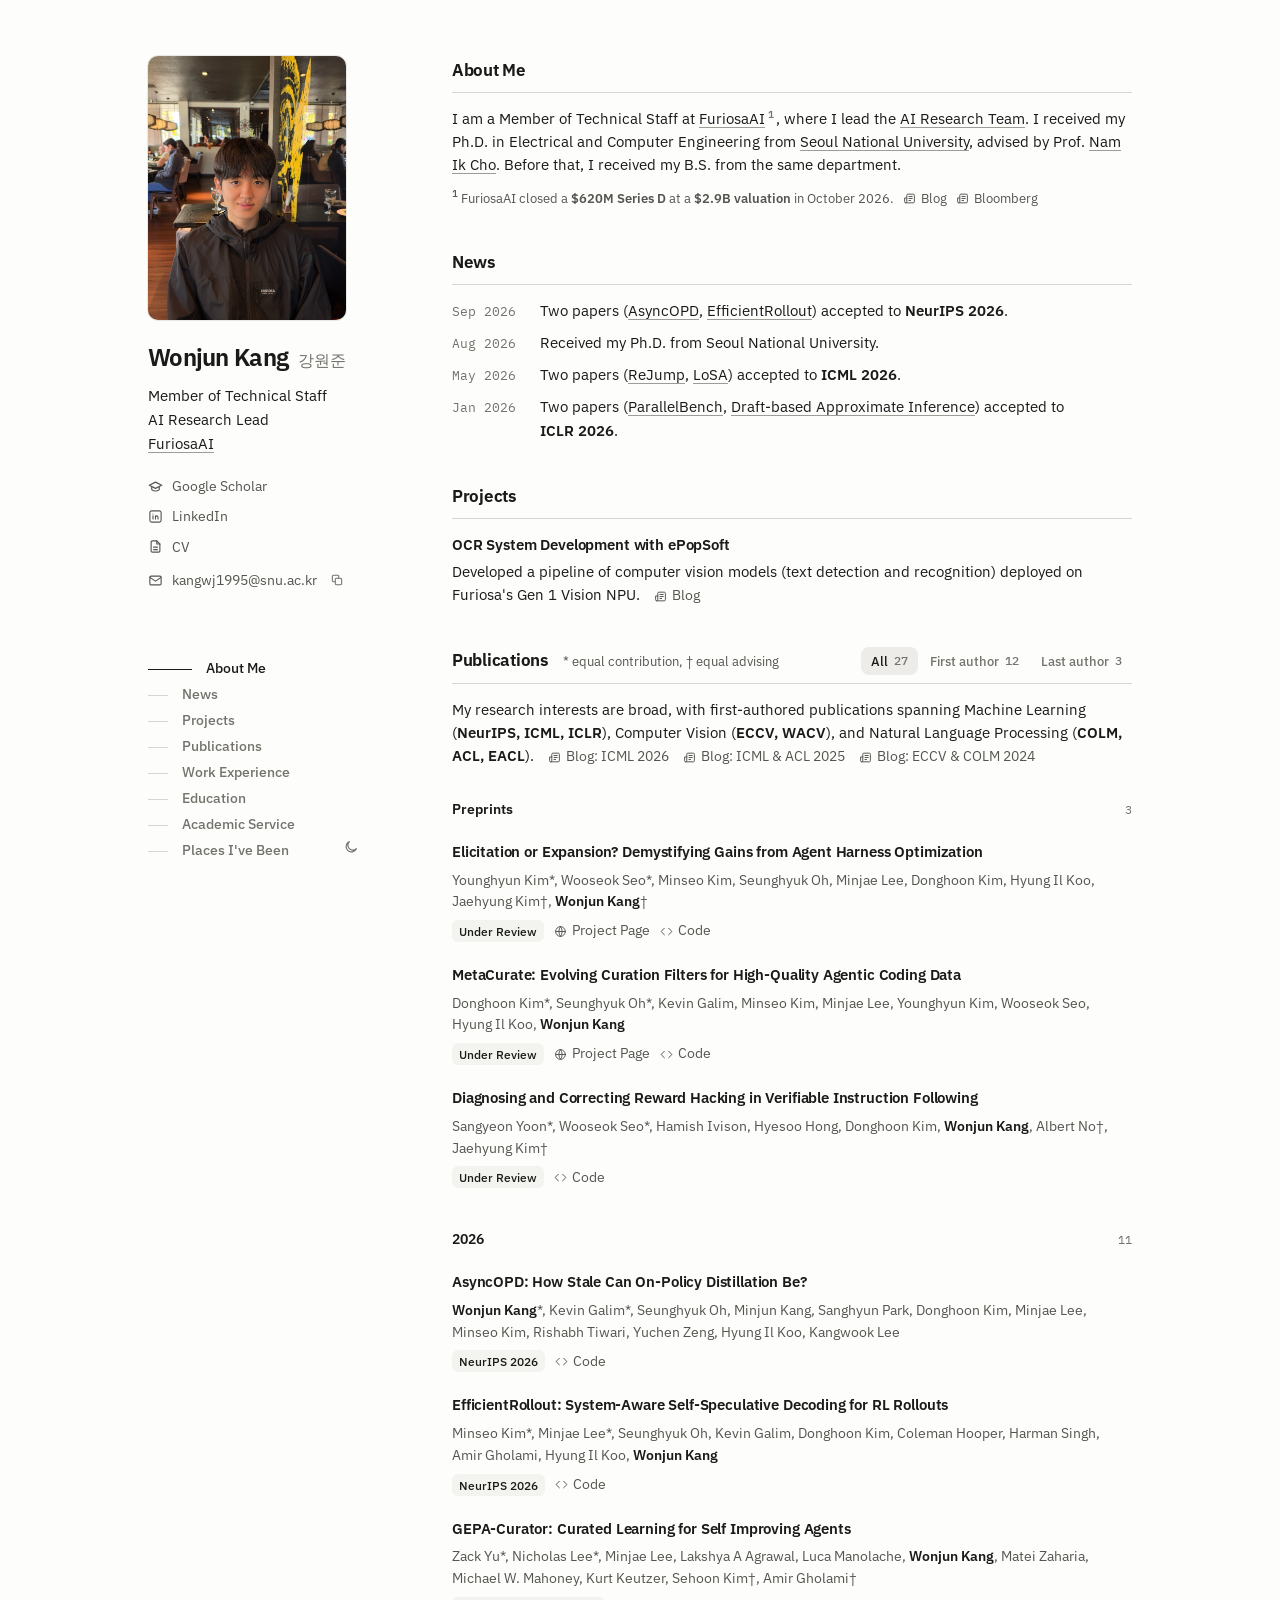
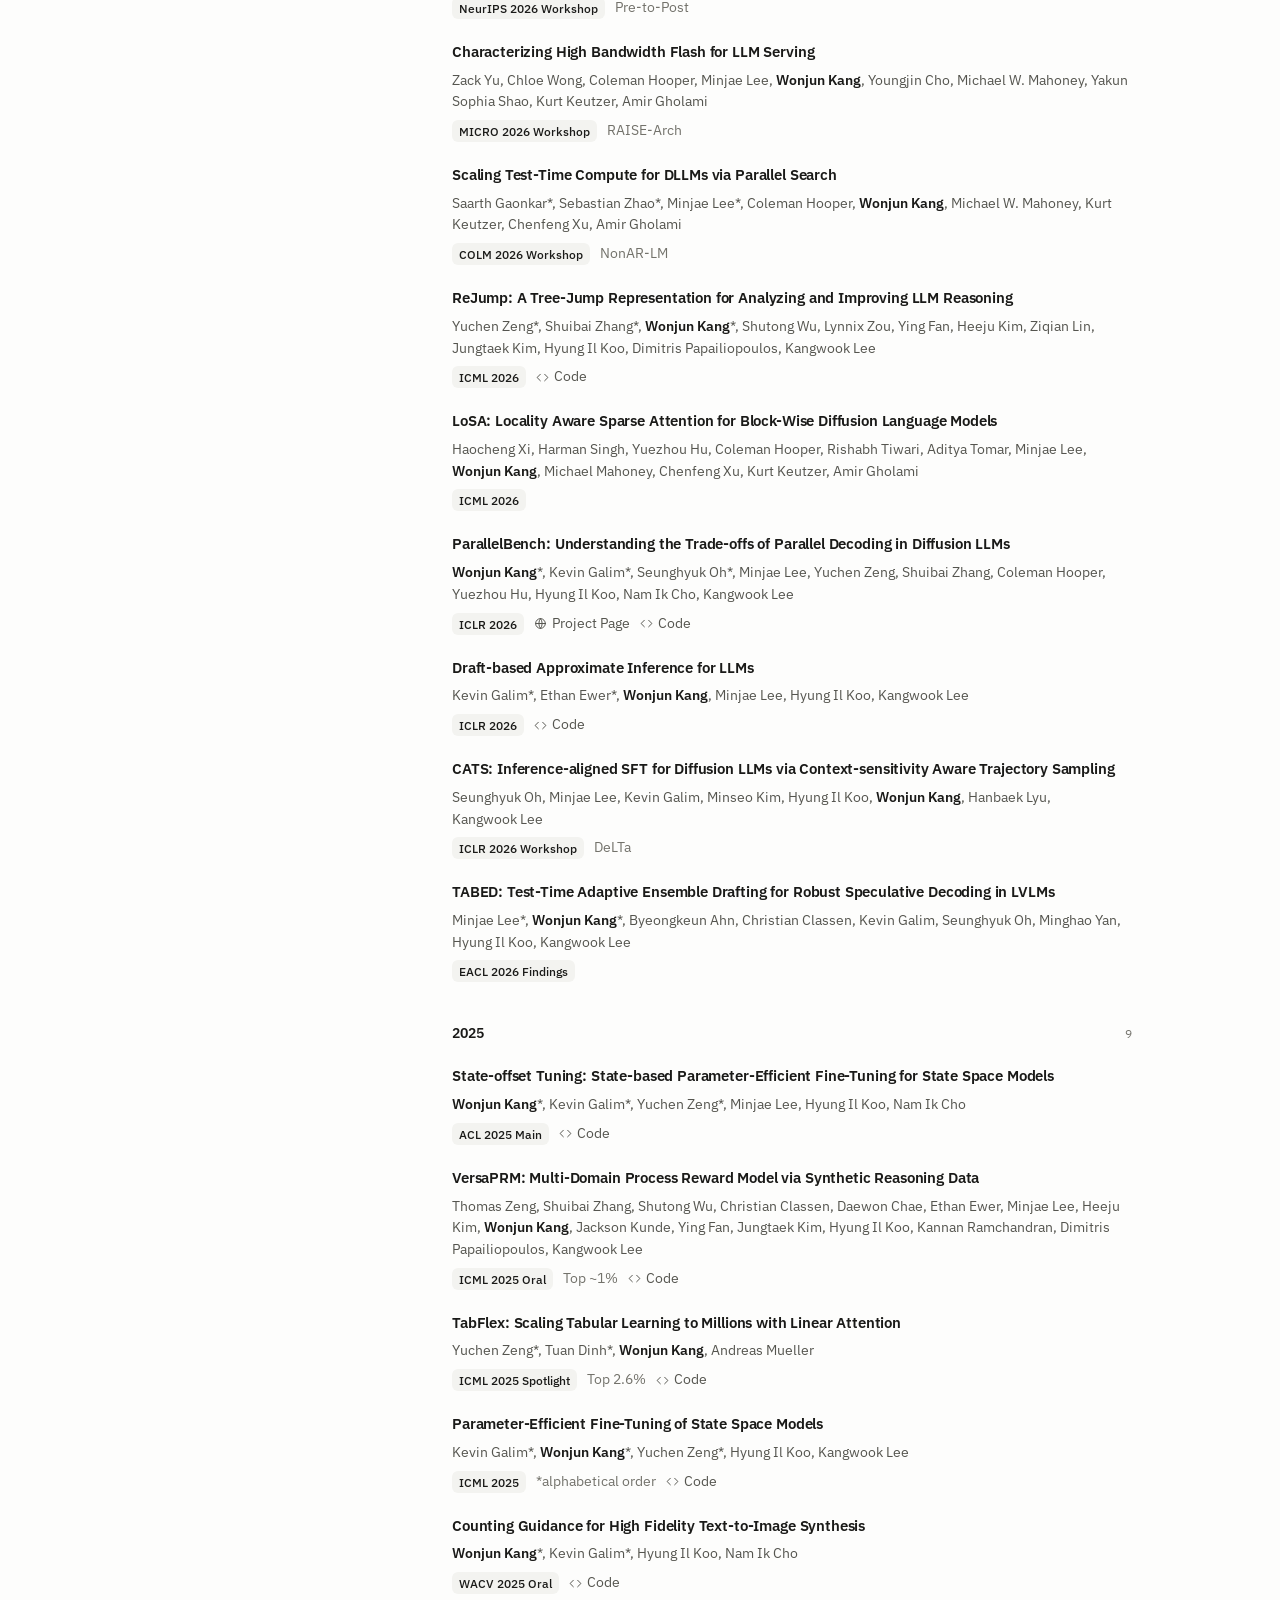
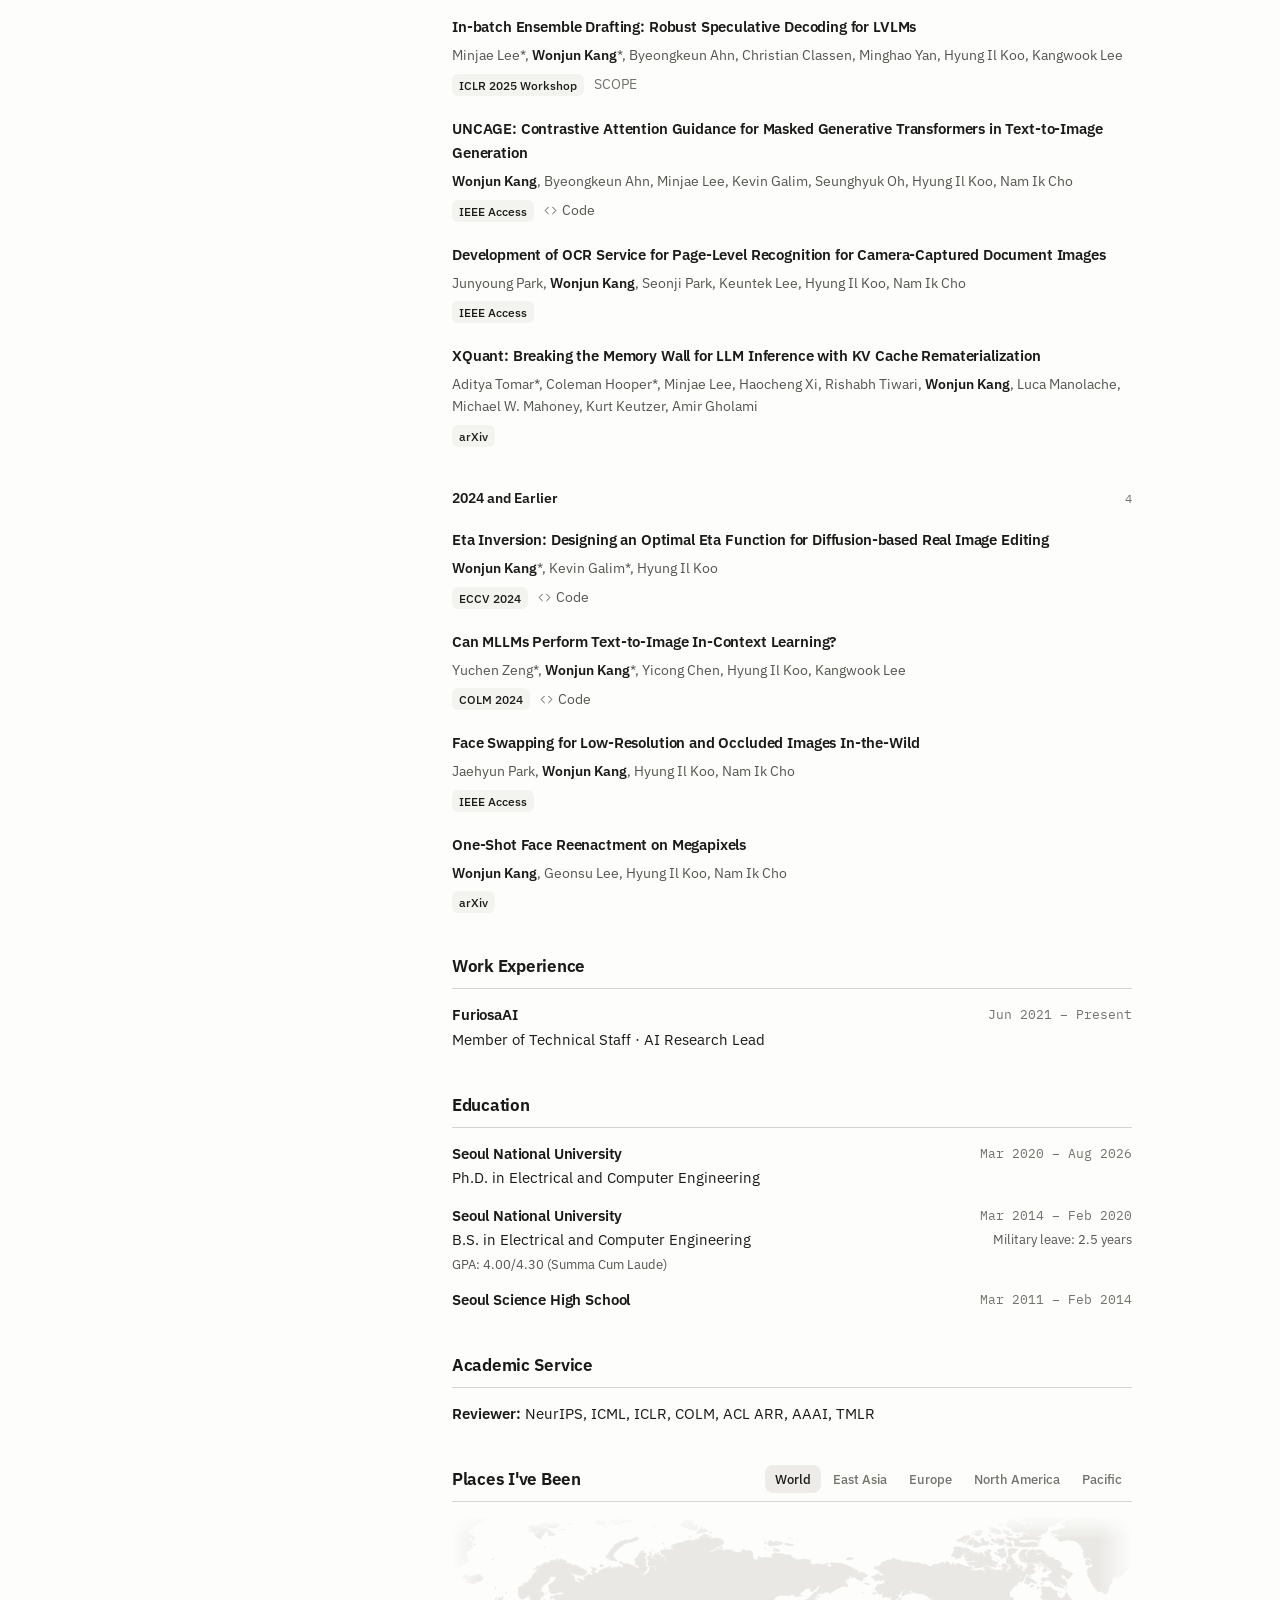
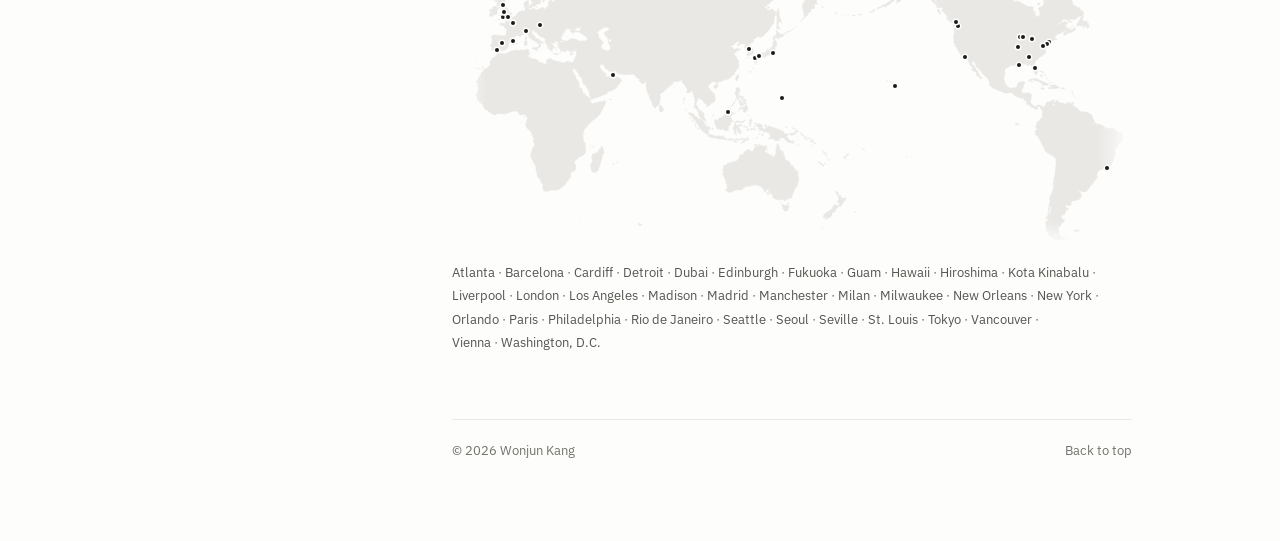
==== commit 61e96c77: "update" ====
--- a/index.html
+++ b/index.html
@@ -64,7 +64,7 @@
       --pick: #edece8;
       --line: #e9e8e5;
       --line-2: #d6d5d0;
-      --link-line: #8f8e87;
+      --link-line: #9d9c95;   /* the underline of a link in the text: 2.7 to 1 against the page (3.2 until 2026-11-18; not below about 2.3, it is the only sign of a link) */
       --text: #1a1a18;
       --text-2: #55554f;
       --text-3: #73726b;
@@ -83,7 +83,7 @@
         --pick: #2a2a28;
         --line: #31312e;
         --line-2: #434240;
-        --link-line: #6b6a65;
+        --link-line: #605f5a;
         --text: #ededea;
         --text-2: #b4b3ac;
         --text-3: #8e8d85;
@@ -100,7 +100,7 @@
       --pick: #2a2a28;
       --line: #31312e;
       --line-2: #434240;
-      --link-line: #6b6a65;
+      --link-line: #605f5a;
       --text: #ededea;
       --text-2: #b4b3ac;
       --text-3: #8e8d85;
@@ -340,12 +340,12 @@
     }
 
     /* the fixed column must fit the window: on shorter desktop windows the spacing tightens first, then the portrait shrinks */
-    @media (min-width: 1024px) and (max-height: 942px) {
-      :root { --pad: 56px; --ph: clamp(76px, 100vh - 594px, 264px); }
+    @media (min-width: 1024px) and (max-height: 973px) {
+      :root { --pad: 56px; --ph: clamp(76px, 100vh - 625px, 264px); }
       .panel { padding-bottom: 36px; }
       .nav a { height: 26px; }
     }
-    @media (min-width: 1024px) and (max-height: 674px) {
+    @media (min-width: 1024px) and (max-height: 705px) {
       .avatar { display: none; }
       h1 { margin-top: 0; }
     }
@@ -444,6 +444,7 @@
        world map, such as Seattle and Vancouver, show as two dots */
     .pin { position: absolute; width: 4px; height: 4px; margin: -2px 0 0 -2px; border-radius: 50%; background: var(--text); box-shadow: 0 0 0 1.5px var(--bg); pointer-events: none; transition: left .6s cubic-bezier(.3, 0, .15, 1), top .6s cubic-bezier(.3, 0, .15, 1), transform .15s; }
     .pin.on { z-index: 2; transform: scale(1.9); }
+    .pin.out { visibility: hidden; }
     .pcard { position: absolute; z-index: 3; width: 196px; margin: 0; padding: 6px 6px 8px; border-radius: 14px; background: var(--bg); box-shadow: 0 0 0 1px var(--line-2), 0 10px 30px rgba(0, 0, 0, .1); pointer-events: none; opacity: 0; visibility: hidden; transform: translateY(-4px); transition: opacity .15s, transform .15s, visibility .15s; }
     .pcard.up { transform: translateY(4px); }
     .pcard.show { opacity: 1; visibility: visible; transform: none; }
@@ -460,10 +461,14 @@
        the flag is fetched the first time a card needs it and fades in when it has arrived */
     .pc-name .flag { display: inline-block; width: 1.04em; height: .78em; margin-left: .4em; vertical-align: -.03em; border-radius: 2px; box-shadow: 0 0 0 1px var(--line-2); opacity: 0; transition: opacity .15s; }
     .pc-name .flag.ready { opacity: 1; }
-    .places { margin: 16px 0 0; font-size: 13.5px; line-height: 1.8; color: var(--text-3); }
+    /* the names are 13px, the size of the view buttons above the map (13.5px until 2026-11-18, when the user asked for them a step smaller) */
+    .places { margin: 16px 0 0; font-size: 13px; line-height: 1.8; color: var(--text-3); }
     .places .pi { white-space: nowrap; }
+    /* in a region's view only that view's names are listed, like the publication filter; the script keeps the list as
+       tall as it is with every name, so choosing a view does not move the map (this is the last section of the page) */
+    .places .pi.gone { display: none; }
+    .places .pi:last-child .sep, .places .pi.last .sep { display: none; }
     .pname { all: unset; cursor: pointer; color: var(--text-2); border-radius: 4px; text-decoration: underline; text-decoration-color: transparent; text-decoration-thickness: 1px; text-underline-offset: 3px; transition: color .15s, text-decoration-color .15s; -webkit-tap-highlight-color: transparent; }
-    .pname.off { color: var(--text-3); }
     .pname.on { color: var(--text); text-decoration-color: currentColor; }
     .pname:focus-visible { outline: 2px solid var(--text); outline-offset: 2px; }
     @media (pointer: coarse) {
@@ -484,6 +489,7 @@
     <symbol id="i-news" viewBox="0 0 24 24"><path d="M5 20h14a2 2 0 0 0 2-2V6a2 2 0 0 0-2-2H9a2 2 0 0 0-2 2v12a2 2 0 0 1-4 0v-7h4"/><path d="M11 8.3h6M11 12h6M11 15.7h3"/></symbol>
     <symbol id="i-scholar" viewBox="0 0 24 24"><path d="M22 10 12 5 2 10l10 5 10-5z"/><path d="M6 12v5c3 3 9 3 12 0v-5"/></symbol>
     <symbol id="i-in" viewBox="0 0 24 24"><rect x="3" y="3" width="18" height="18" rx="3"/><path d="M8 11v5M8 8v.01M12 16v-5M16 16v-3a2 2 0 0 0-4 0"/></symbol>
+    <symbol id="i-cv" viewBox="0 0 24 24"><path d="M14 3H7a2 2 0 0 0-2 2v14a2 2 0 0 0 2 2h10a2 2 0 0 0 2-2V8z"/><path d="M14 3v5h5M9 13h6M9 17h6"/></symbol>
     <symbol id="i-mail" viewBox="0 0 24 24"><rect x="3" y="5" width="18" height="14" rx="2"/><path d="m3 7 9 6 9-6"/></symbol>
     <symbol id="i-code" viewBox="0 0 24 24"><path d="m16 18 6-6-6-6M8 6l-6 6 6 6"/></symbol>
     <symbol id="i-globe" viewBox="0 0 24 24"><circle cx="12" cy="12" r="9"/><path d="M3 12h18M12 3a14 14 0 0 1 0 18M12 3a14 14 0 0 0 0 18"/></symbol>
@@ -515,6 +521,7 @@
       <ul class="links">
         <li><a href="https://scholar.google.com/citations?hl=en&user=Q-ARWkwAAAAJ"><svg class="icon"><use href="#i-scholar"/></svg>Google Scholar</a></li>
         <li><a href="https://www.linkedin.com/in/wonjun-kang-43b181342/"><svg class="icon"><use href="#i-in"/></svg>LinkedIn</a></li>
+        <li><a href="cv.pdf"><svg class="icon"><use href="#i-cv"/></svg>CV</a></li>
         <li><a href="mailto:kangwj1995@snu.ac.kr"><svg class="icon"><use href="#i-mail"/></svg>kangwj1995@snu.ac.kr</a><button class="ghost" id="copy-email" type="button" aria-label="Copy email address" title="Copy email address"><svg class="icon"><use href="#i-copy"/></svg></button></li>
       </ul>
 
@@ -756,7 +763,8 @@
           <h2>Places I've Been</h2>
           <div class="views" role="radiogroup" aria-label="Map view">
             <button type="button" role="radio" aria-checked="true" tabindex="0" data-view="0,0,1000">World</button>
-            <button type="button" role="radio" aria-checked="false" tabindex="-1" data-view="9.3,114.7,200">Europe</button>
+            <button type="button" role="radio" aria-checked="false" tabindex="-1" data-view="353.7,153.2,200">East Asia</button>
+            <button type="button" role="radio" aria-checked="false" tabindex="-1" data-view="0,114.8,200">Europe</button>
             <button type="button" role="radio" aria-checked="false" tabindex="-1" data-view="708.6,140.6,201.9">North America</button>
             <button type="button" role="radio" aria-checked="false" tabindex="-1" data-view="449,200.6,238.9">Pacific</button>
           </div>
@@ -765,12 +773,22 @@
           <div class="mapclip" style="aspect-ratio: 1000 / 483">
             <div class="mapfade"><svg class="map" viewBox="0 0 1000 483" aria-hidden="true" data-fine="land-fine.txt"><path class="land" fill-rule="evenodd" d="M895 471l4 2 4 1-2 2-2 0-2-1-1 1-2 2-8-3-3-2-7-6 10 5 2-5 3-1 2 0zM921 460l2 2-1 1-4 2-1-2-2 2-2-2 4-2 2 1zM279 455l-5 1 1-4 4 1zM487 425l3 1 5-1 0 4-1 1 0 3-1-1-2 2-2 0-4-8 0-2zM564 425l1 1 2-1 0 2 0 1-4 5 1 2-2 0-2 1-3 6-3 3-8-2 0-1 1-3 4-3 4-2 4-4 2-5 2-1zM568 410l2 3 0-2 2 1 0 2 2 1 2 0 2-1 1 1-1 4-2 0-1 1 0 2-3 4-2 2-2-2 2-2-1-2-3-2 0-1 2-1 1-4-1-3-5-6 1-1 1 2 3 1zM548 367l-1 1-4-2-4-5 3 1zM579 353l1 1-1 2-3 0 0-2 1-1zM582 352l-2 0-1-1 2 0 2-1 0 1zM548 346l0 3-1 0-1-3zM222 343l1 6 0 1-1-2-1 1 1 3-1 1 0 2-7 20-5 2-3-1-2-7 0-4 1-1 2-3 0-2-2-5 2-4 5-1 4-3 1-2-1-1 1 0 3-5zM482 343l1 2 2-1 2 3 0 3 2 2 1 6 7 4-1 1 2 2 1 3 1-1 1 1 1 0 0 3 6 5 1 3 0 3 1 3-2 11-1 2-2 2-4 8-1 6-2 1-3 0-5 4-4-2 0-2-4 3-8-2-2-2-1-4-1-2-3 0 1-2-1-2-1 2-3 1 3-5 0-3-4 4-1 3-2-2 0-1-3-4-8-4-5 0-7 3-2-1-6 3-1 3-11 0-5 3-4 0-4-2 0-2 2-1 0-4-3-10-4-8 1 1-1-3 3 2 0-1-3-4 2-4-1-2 1-2 1 2 1-2 6-3 2 0 5-2 4-1 4-4 0-3 2-2 1 2 1 0-1-2 1-1 1 0 1-2 2-2 1-1 0-1 2 1 0-1 2-1 4 3 3 1 0-2 2-3 0-1 1-1 2-1 4-1 0-1-2-1 1 0 3 2 5 1 3-1 2 1-2 3-1 0 0 1-1 3 0 1 8 5 2 1 3 1 2-1 2-6-1-4 2-8 1-1 1 2 0 2 2 3zM534 334l0 1-1 0-2-2zM419 333l-5-2 2 0 3 1zM530 332l-3 0 0-2 2 1zM532 331l0 1-3-4 1 0zM429 333l-3 0 2-2 5-3 4 0-6 3zM411 327l1 1 2 0 0 1-3 0-3 1 1-2 1 0zM425 327l-1 2-4 1-4-1 0-1 3 0 1 0 2 0zM385 324l5 0 1-1 5 1 1 2 4 0 4 2-3 1-3-1-8-1-12-2 0-1-3 0 2-3 3 0 4 2zM458 322l-2 2 0-3 1-1zM516 324l-2-1-1-2 0-2 4 4zM506 320l-5 2-6-1 1-1 4 0 0-1 1 1 1 0 3-2-1-2 2 0 0 2zM437 314l-1 1-2 0-1-1 3-1zM446 313l1 2-3-1-3 0-2 0 0-1zM509 317l-1 1-1-3-5-3 1 0 3 2 2 2zM456 308l1 4 3 2 2-3 3-2 3 0 17 6 3 3 1 2 4 2 1 1-2 0 0 2 3 2 1 3 2 0 0 1 2 1-1 0 3 1 0 1-2 0-1 0-5-1-4-3-1-3-4-1-4 2 1 2-2 1-5-1-2-2-3-1-1 1-3 0 1-2 2-1-3-5-5-3-2 0-4-2-1 1-1 0-1-2-2-1 5-1 0-1-4 0-1-2-3 0-1-2 5-1 5 1zM431 301l-2 2-2 1-3-1-7 1 0 2 2 3 2-2 5-1 0 2-1-1-2 2-2 1 2 4 2 4 0 2-1 0-1-1 1-2-3 1 0-1 0-1-2-1 0-3-1 1 0 7-2 0-1 0 1-3-1-3-1 0-1-2 4-9 2-2 6 1 3 0 3-2zM441 302l0 2-2 0 0 1 1 2-1 0-1-2-1-3 1-2 1-1 0 1 2 0zM377 321l-3 0-6-5-6-10-3-2-2-4-2-2-2-3-5-4 0-2 6 1 9 9 3 0 6 5-1 3 2 1 2 3 2 0 1 2zM411 300l3 2-3 1-1 1 0 3-3 2-1 7 0-1-4 1-1-2-3-1-3 1-1-1-4 0-1-4-1-1-2-2 0-2 0-3 2-2 2 1 2 0 1-3 4-1 5-5 4-3 2-3 1 0 1 2 0 1 4 2 0 1-2 0 1 1-2 1-2 3 2 2zM434 281l1 4-1 2-1-3-1 2 0 2 0 1-4-1 0-2 0-2-1-1-1 1-1 0-3 1 1-3 3-2 1 2 2-1 1-1 2 0 0-3 2 2zM309 287l-2 1-2-2 0-4 1-5 2 2 3 5-1 3zM914 277l-2 0-1 0 1-1 0-1 2-1zM428 276l-3 4-2-2 1-1 1-3 1 0 0 2 2-3zM413 279l-4 2 5-5 1-3 1 2zM422 271l3 1 0 2-1 1-2 1zM432 271l1 3-2-1 0 3-1 0 0-2-1 0 0-1 1 0 0-1-1-2 2 0zM421 268l-1 3-1-2-1-2 2 0zM420 253l2 1 1-1 0 2 1 2-1 2-2 1 0 2 0 3 3 0 4 1 0 4-2-2-1-1-1 1-2-2-2 1-2-1 1-2 0-1-1 1-1-1-1-4 1 1 2-7zM901 253l-1 1-3 0 0-1 2 0zM870 255l-1 0-3-1 1-1 4 1 1 0zM882 249l5 0 2 0 1 1 1 0 0 1 3 1-1 2-4-1-2 1 0-1-2 2-1-1-2 0-4 0-1-1 0-1 4 1 1-1-1-1 0-1-2-1 1 0zM390 252l-3 2-2-1 0-3 1-1 5-1 1 1zM651 251l-1 0 0-3 3 2zM862 240l1 1 3 0 5 4 2 0 0 1 2 0 2 2-2 1-8 0 2-2-3-1-1-2-9-2-1-1 1 0-3 0-3 2-3 0 4-3 4-1 4 0zM868 237l-1 1-1-3 0-2 1 0zM420 240l-1 3-2-3 0-2 2-3 2-2 1 1zM867 229l-3 1 0-2 3 0zM869 229l0 2-1-2-1-1zM457 206l1 1-2 2-1-1-1 1-1 2-2-1 0-2 2-2 1 1 1-2zM179 201l-1 2-3 2-1-1-1-1zM149 201l2 1 5 0 0 1-4 1 0-1-3-1zM126 193l-1 5-3-1-4-2 0-2zM109 183l2 3-1 4-1 0-1 1-1-1-1-6 2 0zM475 197l-1 2 0 2-1 2-4 1-5 1-3 3-2-1 0-2-5 0-4 2-3 0 3 2-2 5-2 2-1-2 1-2-2-1-1-2 2-1 7-6 5-1 3 1 3-6 2 2 6-5 1-4 0-4 1-2 3 0 2 4-1 3-2 3zM110 180l-1 3-1-1-1-2 2-3zM483 173l2 1 2-1 1 3-5 1-2 4-4-3-2 4-3 0 0-3 1-3 3 0 2-7 3 3zM906 165l5 1-2 1-4-1-1-1 2-2zM912 156l-5-1-3-2 5 1zM740 158l-1 1-5-2-4-3-2-1-1-2 0-1 7 2 2 3 3 1zM927 150l-1 4 1-2 2 1-1 1 3 1 1 0 3 1-1 2 2 0 1 4-1 3-3-1 0-3-4 3-1 0 2-2-3-1-8 0-1-1 2-1-1-1 2-2 3-6 2-2 2-1 1 0zM715 138l2 0 0 4 2 3-1 0-4-5-1-3zM482 150l3 7-4-2-2 6 3 3 0 3-2-2-2 2 0-10 0-8-1-3 0-5 2-2-1-2 2 0zM64 145l-4 2-4-1 2-4-2-4 4-2 2-2 3 0 3 2-2 3 1 2zM119 132l-2 3-3-2 0-2 4-1zM658 126l-2 1-2-1 0-1 2-2 4 0 1 1zM75 120l-3 4 6 0-1 3-2 3 3 1 2 5 2 0 3 6 3 1 0 2-2 1 1 2-2 2-9 1-1-1-2 2-2 0-2 1-2-1 4-4 3 0-5-1 0-1 3-2-2-2 1-2 4 0 0-2-2-2-3-1-1-1 1-2-1-1-1 2 0-4-2-2 1-4 2-3zM623 115l-1 0-4-2 3 0 2 0zM863 105l-1 2-1 0-1-1 1-2zM856 103l-3 2-2 0-1-1 2-2 4 0zM606 98l2 1 2-1 5 2 0 1-3 1-3-2-2 0-1 0zM847 90l0 2 2-1 8 4 0 2 2 0 2 1-3 2-4-1-2-2-6 4-1-2-4 0 2-2 2-8zM43 86l-1 3 4 3-4 3-10 4-12-2 3-2-6-2 5-1 0-1-6-1 2-3 4-1 4 3 4-2 4 1 4-2zM873 83l-4 0 0-2 1-3 3-1 2 2 0 2zM597 85l2 1-1-3 8 1 5 4-2 2-5 1 0 4-1 1-3 0-6-3 0-2-3-1-3 1-2-2 1-1-3 1 1 2-2 2 0-19 14 8zM818 73l-2 2-4-1-2 0-4-2 3-2 2-2 4 3zM583 65l-3 0 0-2 3-2zM587 64l-4 1 1-4 2 0 4 2zM832 71l0 5 4-3 3 3-1 3 3 3 3-3 2-4 0-5 8 1 4 2 0 2-2 3 2 3-1 2-5 3-4 1-3-2-4 9-3 3-4 0-3 2 0 3-3 0-3 4-3 4-2 4 0 5 4 0 3 7 4-1 5 2 5 3 6 3 8 1-1 3 1 4 2 4 4 3 2-1 2-4-1-5-2-3 4-1 3-3 2-3-1-2-1-4-4-3 4-4-3-11 2-1 8 2 2-1 6 4 1 1 5 1 1 8 2 1 2 3 4-3 5-6 9 14-1 2 6 4 4 1 2 2 1 3 2 0 1 2 1 4-4 3-5 1-3 3-5 1-6-1-7 0-2 3-4 1-7 8 2 0 5-5 5-3 5 0 2 1-3 3 2 6 4 2 4-1 3-3 0 2 2 1-3 3-9 3-3 3-2-1 0-3 4-2-7 0 0 1-8 4-2 2 0 3 1 1 1 0-1-1 1 1 0 1-10 2 4 0-3 1-2 0-1 1 1 0-1 2-2 3-1-2 1 3-3 4 1-2-1-1-1-3 0 1 0 3-1-1 1 1 1 3 1 5-2 2-3 1-4 3-7 6 0 5 4 9-1 5-2 0-2-2-3-6 1-2-1-1-3-3-3 1-4-2-7 0-2 0 2 3-3 0-2 0-2-1-6 0-3 0-5 4-2 3 1 4-2 5-1 5 2 6 4 5 3 1 1 1 8-2 2-2 2-5 4-1 5 0 0 2-2 3 0 1-1 3-1 0 1 0-1 5-2 2 3 1 8-1 5 2 0 1 0 2-1 2 0 3 0 4 4 6 3 0 4-2 3 0 3 3 2 0 3-3 1-3 1-1 4-1 5-3 2 1-1 1-2 1 1 3-1 1 1 2 1 0 1-2-1-1 0-2 3-1 0-1 1-1 1 2 2 0 2 2 5 0 2 1 2 1 2-2 6 0-2 1 1 1 2 0 2 2 1 2 1 0 3 1 2 2 0 2 1 0 3 2 3 1 2-1 3 1 3 1 4 3 1 0 2 6 2 1 0 2-2 2 0 1 5 0 0 3 2-2 9 3 1 2-1 1 4-1 5 2 4 0 8 5 4 1 1 1 2 5-1 5-10 11-1 2 0 6-1 6-1 1 0 4-3 4 0 3-3 1 0 2-8 1-5 2-3 2-2 3 0 4-1 5-2 1-3 6-5 3-1 3-3 4-3 2-4 0-2-2-2 0-2-1 0 1 3 3 0 2 2 1 0 2-3 4-4 2-9 0 1 6-2 1-3 1-2-1-2 1 1 3 2 1 1-1 1 2-2 1-3 2-1 5-2 0-3 2 0 2 2 3 3 1-1 3-3 2-2 4-3 1-1 2 1 4 2 2-4 0-3 2-1 4-1 0-3-1-7-5-1-3 1-2-1-2-1-6 1-4 3-2-4-1 3-4 1-5 3 1 1-7-2-1 0 4-2 0 2-11 1-2-1-7 1 0 5-15-1-5 1-2 0-4 1-4 3-18-1-5 0-4-3-1 0-2-13-7-1-3 1 0-10-18-4-3 1-1-2-3 1-2 4-4-1-1-1 1-2-1 1-1 0-2 0-1 2-3 0-1 3-2 0-1 1 0 0-3 2 0 2-3-1-1 1-1-1-6-2-2-1-2 1 0-2-2-2 0-2 2 1 2-2 1-1-2-1 0-1-1-3 0-2-1 0-2-4-2 0 1-2-1 0-2 0-1-5-5 1-1-1 0-2 0-8-2-6-5-4-2-5 2-12-4-3-3-4-1-6-4 0-2 1 0 0-3-2-4-7-7-2-1 0-2-3-3-1-2-1 0-3-3-3-7-2-1-2-1-1 2 1 3 8 11 3 7 1 0 2 3-1 1-1-2-5-3-1-4-6-4-1-1 1 0 1-3-4-3-4-11-4-3-6-1-5-11-3-3-1-3-1-2 0-5-1-3 2-9 0-5-2-5 4 1 2 3 0-1-1-5-8-6-5-1-1-3 0-3-3-1-1-3-3-3 0-2-4-3-1-3-4-3-1-4-7 0-3-2-6-4-8-2-4 0-8-3-3 0 0 3-10 4 0-3 1-4 3-1-1-1-4 2-1 3-4 3 2 2-3 3-6 3-1 1-4 3-1 1-3 2-2 0-8 3-4 2-1-1 9-5 3-1 6-4 2-2 1-3 1-2-3 1-1-1-1 2-2-2-1 1-1-2-3 2-2 0 1-4-2-2-4 1-4-3 0-2-2-2 1-3 3-4 2-1 2 1 3-2 2 0 2-1-1-2-1-1 2-1-5 1-1 1-2-1-4 0-4-1-1-2-4-2 10-5 3 0-1 3 6-1-2-2-3-2-5-5-4-1 2-3 5 0 3-2 1-2 3-3 8-3 2 1 4-3 5 1 2 2 1-1 5 1-1 1 5 1 2-1 14 3 3-1 20 6 6-3 4 0 4-2 5-1 2 2 2-1 0-2 2 0 5 4 4-3 0 4 3-1 2-1 3 0 4 2 7 2 3 1 3-1 4 3-4 2 5 1 10-1 3 3 3-3-3-2 2-1 5-1 6 4 3-1 5 2 8 0 0-3 2-1 4 2 0 4 2-4 2 0 2-4-7-6 1-5 3-4 4 1 2 2 4 6-2 2zM766 53l-1 2 6-1 4 2 3-2 3 1 2 6 1-3-2-5 3-1 6 3 2 9 10 5 0 2-5 0 2 2-1 2-10-2-3 0-5 2-12 1-2-2-4-2-2 1-4-4 14-2-5-1-10 0-2-2 7-2-4 0-5-1 4-6 7-3zM793 51l-2 4-5-4 1-1 4 0zM871 53l1 1-10 1-3-3 0-2 1-1 6 1zM843 53l2 3 3-4 7-2 4 5 0 3 6-1 2-2 10 5 1 2 5-1 3 3 6 2 3 2 2 5-5 2 7 3 4 1 4 5 5 0-1 3-5 6-4-2-4-5-4 1 0 2 8 6 2 5-1 3-11-5 7 7 1 1-8-2-6-2-3-2 1-2-9-4 1 1-9 1-2-2 2-3 11 0-1-2 5-7-1-2-1-2-5-2-5-2 2-1-3-3-3 0-2-2-1 2-6 0-10-1-10-2-2-2 3-2-4 0-1-5 2-5 3-2 7-2zM805 49l3 1 5-1 1 2-3 3 4 2 0 5-5 2-3-1-1-2-7-4 0-2 5 1-3-3zM482 52l-10 0 2-3 4 0 4 2zM824 55l-3 4-3-1-1-4 0-3 1-2 3-2 6 1 5 1-4 5zM749 62l-8 2-1-2-6-3 5-9-3-3 10-1 4 1 7 0 5 4-10 5-3 4zM502 42l-3 2-5 0-5-2 1-2zM823 43l-1 2-4 0-4-2 2-2 4-2zM486 40l-2 4-10 0-5 1-5-4 1-4 4-1 7 1zM810 33l2 3 0 3-1 4-5 0-3-1 0-3-4 1-1-5 3 0 5-2 4 1zM783 36l1 2 2-1 3 0 1 3-2 3-9 1-7 2-5 0 0-2 6-2-13 0-4-1 4-5 3-2 8 2 5 4 4 0-4-5 3-3 3 1zM243 65l-11 0 0-2-5-2-1-2 3-1 0-3 6-5-3 0 7-5-1-3 6-3 9-3 9-1 5-3 6 0 2 2-2 2-19 5-8 5-9 11 1 4zM820 31l3 2 6 0 2 1 0 3 5 2 7 1 5-1 10 0 3 2 1 2-2 2-4 1-4-1-14 1-11-2-2-6-2-3-6 0-3-2 1-3zM761 27l-1 5-2 2-12 4-4-2 5-4 5-4zM380 31l1 3 3-1 8 0 6 3 2 2 0 3-13 6 8 2 2-1 2 4 1-2 4 0 9 0 1 3 12 1 0-4 10 1 5 2 1 4-2 2 4 4 4 2 3-5 4 2 5-1 5 1 2-1 5 0-2-4 4-3 25 4 2 3 7 4 11-1 6 1 2 2 0 3 3 2 4-1 5 0 5 1 6-1 4 4 4-1-2-3 1-3 9 2 5 0 8 2 4 2 0 19-3 2-4-1 3 3 3 5 0 1-1 1-5 0-10 3-9 6-1 2-3-3-8 3-1-1-3 1-3 0-1 2-4 4 0 2 4 1-1 6-2 0-1 3 1 2-5 2-1 4-4 1-1 4-4 3-4-16 1-6 3-2 0-2 4-1 10-9 5-4 2-6-3 1-2 3-7 5-2-5-7 1-7 7 2 3-10 1 0-3-5 0-3 2-9-1-9 1-19 17 4 1 1 2 3 1 2-2 3 0 4 4 0 4-2 3-2 10-4 6-1 2-9 10-4 2-1 0-2-2-4 3 0 1-1 0-2 1 0 1 0 2-6 4-1 2 3 2 3 6 0 3-1 2-7 2 0-4-1-3 2-1-2-2-2-1-1 1-1-2 1-1 0-3-2-1-9 3 1-2-1-1 3-2-2-2-5 4-2 2-3 0-1 1 1 3 3 0 0 2 2 1 3-3 4 2 1 1-4 1-4 3-2 3 3 1 1 3 4 6 0 2-2 1 1 1 1 1-1 5-1 0-7 11-8 5-3 1-2 1-1-1-1 1-7 2-1 3-1 1-1-3 1-1-4-1-5 3-3 3 0 2 5 7 4 4 1 5 0 5-12 9-1-2 1-2-2-2-2 0-3-4-2-2-3 0 1-2-3 0 0 3-2 7 0 2 2 0 1 5 7 5 2 2 0 6 1 1 1 3-2 0-6-4-3-7-1-3-4-6-1 2 0-2 2-8-1-2 0-3-1-1-2-7-1-3-5 4-3-1 1-4-1-2-2-4 1-1-2 0-2-3-3-6-2 0 0 1-1 2-3-1-1 1-5 1 0 2-1 2-4 2-8 7 0 1-6 2 0 2 0 6-1 3 0 5-1 0-2 2 1 1-2 1-2 3-3-3-2-7-3-4-1-5-2-4-3-16-4 2-2 0-4-4 2-1-1-1-5-3-1-2-2-2-14 1-11-2-1-4-2-1-5 2-3-1-3-2-3-1-3-7-2 1-2-1-1 1-1 0 2 7 4 3 0 2 1 4 0-3 1-1 1-1 1 1-1 4 1 2 6-1 7-6 0 4 1 2 5 2 3 4-3 5-2 1 0 3-3 2-1 2-3 0 0 1-8 3-1 2-7 3-2 2-9 2-2 1-4 0-2-7 0-2 0-2-4-6-1-2-3-3-2-2 0-4-2-3-3-2-1-4-5-7-1 0 0-5-2 6-3-2-2-5 1 4 4 7 4 7 0 2 4 4 1 9 3 2 2 6 12 10 0 1-2 1 4 4 1 0 18-5 0 4-1 4-6 11-5 7-10 7-4 5-4 3-4 9 0 2 2 1-1 4 4 7 1 11-2 4-2 2-6 2-7 6 0 2 2 5 0 6-8 5 1 1-2 8-11 12-7 3 0 1-9-1-7 3-1 0-4-2-1-4 1-1 0-2-8-14-3-15-1-1-4-8-2-3 0-4 2-8 3-5 0-3-2-5 1-1-4-10-8-11 2-6-1-1 2-5-2-2-1 0-1-3-7 2-5-6-6 1-11 4-8-2-8 3-4-2-6-5-3-2-2-1 0-3-4-4-1-2-3-1-2-2 0-4-3-4 2 0 2-4 0-5 0-6-2-3 0-2 2-2 1-3 2-3 2-5 2-1 3-4 3-1 6-5-1-4 1-4 2-2 5-3 3-5 2 0 2 1 6 1 10-5 10-1 1 1 3-1 6 0 3-1 2 0 0 2 2-1-1 2 0 1 1 1-1 3-1 1 0 2 1 0 2 2 11 3 1 3 9 3 3-2-1-3 1-1 4-2 4 1 1 1 5 1 0 1 4 0 7 2 3-2 2 0 2 0 1 2 1-1 4 1 2-2 4-10 0-2 1-1-1-2 1-1-4 0-2 1-4 1-3-2-3 0 0 1-2 1-3-2-3 0-2-3-2-2 2-2-2-2 3-3 4 0 2-3 5 1 3-2 3-1 5 0 9 3 5 0 4-2 0-1-1-2-13-9 2-1 3-3-2-1 4-2-9 2-3 1 1 2 1 1 3 0-1 1-3 1-4 2-1-1 1-2-4-1 4-1-1-1-4-1-1-1-2 0-3 5-3 1 0 4-3 4 1 3 3 1-1 1-3 0-3 3-1-2-3-1-4 1 2 2-1 0-2 0-1-1-1 0 2 4-1 1 3 2 0 2-2-1 0 2-1 0 1 3-2 0-2-2-2-4-3-5-2-2 1-4-2-2-8-4-3-3 1 0-1-3-2 0-1 1-1-1 1-1-2-1-2 1-1 3 1 2 3 1 1 3 3 3 3 0 0 1-1 0 5 2 3 3-1 1-1-2-3 0-1 2 2 1 0 2-1 0-2 3-1 0 1-3-2-4-5-4-2 0-2-1-4-4-1-4-4-1-7 4-5-1-4 1 0 4-3 2-3 1-3 6 1 1-2 2-1 2-2 1-2 2-6 0-3 2-1 0-2-3-2 0-1 1-3-1 0-4-1 0-1-2 2-6-1-6-1-2 4-2 10 1 7 0 1-2 1-7-5-5-4-2 0-2 3-1 5 1-1-4 3 1 6-3 1-3 6-2 2-6 4-1 3 0 0-1 2 0 1 1 2-2-2-6 0-4 1-2 3 0 3-3-1 4 0 1 2 1-4 3 1 4 3 1 0 1 4-2 5 3 9-4 3 0 0 1 3 0 1-1 3-2 0-6 1-2 3-2 2 3 2 0 1-5-1 0-2-1 0-2 7-2 6 0 3-2-3-2-5 0-9 3-2-2-2-2 0-4-1-4 1-2 3-3 8-6 0-2-4-2-5 1-3 3 1 3-10 8-2 6 5 5-3 5-3 0-1 7-2 4-3 0-1 3-4 0-5-14-2-3-5 5-4 1-4-2-2-14 3-3 7-4 6-4 11-15 13-10 6-2 4 0 5-4 5 0 5-1 8 4-3 1 3 3 3-2 4 3 8 2 10 5 2 2 1 3-4 3-4 1-12-3-2 0 4 3 0 7 6 3 1-2-2-2 2-2 6 3 3-1-2-4 6-4 3 0 2 2 2-3-2-3 1-3-2-3 8 1 1 3-3 1 0 2 2 2 4-1 1-3 16-6 2 0-3 3 3 0 2-1 6-1 4-2 3 3 3-3-3-3 2-1 8 1 14 7 2-2-3-3 0-1-4 0 1-3-1-5 5-5 2-5 2-1 7 2 1 3-3 4 2 1 1 4-1 7 3 3-1 3-6 7 4 0 1-1 3-2 0-2 3-2-2-3 1-3-3-1 0-2 2-5-4-4 5-4 0-4 1 0 2 3-2 5 3 1-1-4 5-2 6 0 5 3-3-4 0-6 5-1 13 0-3-3 3-4 4 0 5-3 7-1 1-1 8-1 2 2 6-3 5 0 1-3 3-2 6-3 5 2-4 2zM220 183l1 2 2 1-2 1-1 3-1 1 1 4 3 1 2 1 4 1 4-1 0-1 0-5-2-1 1-3-2 0 0-3 3 1 2-1-2-4-3 1 0 3-1-3 1-2-1-1-3-1-1-3-2-1 0-1 3 0 0-2 2-1 3 1 0-6-3 0-2-1-6 3-2 2-2 0-3 4 3 3-1 2zM823 28l-7 0-1-2 6 0zM777 27l-5 2-4-2 2-2 4-1 4 1zM152 26l-6 3-5-2 2-1-2-2 6-1 1 2zM779 22l-4 1-4 0 0-1 3-2zM817 25l-4 1-2-1-1-2-1-3 6 1 3 2zM805 23l1 3-4-1-5-2-6 0 3-2-3-1-1-3 6 1 7 3zM375 24l-15 2 5-8 2-1 9 4zM134 15l9 5-7 2-1 4-3 2-1 4-3 1-6-4 2-2-4-2-5-5-3-5 8-2 1 2 4 0 1-2 5 0zM154 10l5 3-4 3-8 1-8-1 0-2-4 0-3-3 8-2 4 2 3-2zM225 10l-6 1 0 1-3 1-3-2 1-2-6 0 10-1 0 2 4-3 4 2zM361 20l-6 1-8-2-4-2-3-5-3-1 7-5 6-1 5 3 7 6zM842 15l3 2-4 2-5 5-5 0-6-1-3-2 0-2 3-2-5 0-4-2-1-3 4-5 2 0-1-2 7 0 3 3 9 3zM893 -8l13 2 6 2-1 2-6 2-7 2-3 1 6 0-11 6-4 5-6 1-2 2-8 0 4 1-2 1 2 3-3 2-4 2-1 2-4 2 0 1 5 0 0 2-7 3-8-2-8 1-9-1-1-2 6-2-2-4 2 0 7 2-4-4-4-1 2-2 5-2 1-2-4-2-1-4 10 1 4-2-6-1-10 1-5-2-2-3-3-2-1-2 13-3 4-2 3 0 3 2 2-4 9-2 9 0 1 1 8-1zM1000 -2l-5 1 1 1 4 0 0 78-5 0-3 2-4 5-6 3-9 3-3 2 0 3-1 3-5 4 2 3-3 8-4 0-4-3-6 0-2-3-2-4-5-5-2-3 0-4-4-4 1-4-2-1 3-6 4-2 2-6-7 3-4-1 0-4 1-2 9 1-5-3-3-2-2 1-3-1 3-5-7-12-3-2 0-2-8-4-20 1-8-6 7-2 6 0-12-1-6-3 0-2 21-6 1-2-8-3 3-2 9-5 4 0-1-3 7-2 17-1 3 2 7-4 17 5-7-3 0-3 10-4 10 0 3-3 10 0 14 0zM8 -10l17 5-5 3-20 0 0 2 6-1 8 2 6-2 2 3-3 4 7-3 14-2 8 1 1 3-11 4-1 2-9 1 6 0-5 9 0 7 3 3-4 1-5 1 5 4 1 4-3 1 4 5-7 0 4 2-1 2-8 1 3 3 0 3-5-2-2 1 4 1 4 4 1 4-5 1-6-5 1 3-3 3 11 0-15 8-6 2 0-89z"/></svg></div>
             <i class="pin" aria-hidden="true" style="left:84.89%;top:42.91%" data-x="848.9" data-y="207.3" data-name="Atlanta" data-note="" data-photo="photos/atlanta.jpg" data-ratio="1.33" data-flag="flags/us.svg"></i>
+            <i class="pin" aria-hidden="true" style="left:8.94%;top:37.83%" data-x="89.4" data-y="182.7" data-name="Barcelona" data-note="" data-photo="photos/barcelona.jpg" data-ratio="1.33" data-flag="flags/es.svg"></i>
+            <i class="pin" aria-hidden="true" style="left:7.45%;top:30.54%" data-x="74.5" data-y="147.5" data-name="Cardiff" data-note="" data-photo="photos/cardiff.jpg" data-ratio="1.33" data-flag="flags/gb-wls.svg"></i>
             <i class="pin" aria-hidden="true" style="left:85.26%;top:37.18%" data-x="852.6" data-y="179.6" data-name="Detroit" data-note="" data-photo="photos/detroit.jpg" data-ratio="0.75" data-flag="flags/us.svg"></i>
             <i class="pin" aria-hidden="true" style="left:23.69%;top:48.28%" data-x="236.9" data-y="233.2" data-name="Dubai" data-note="" data-photo="photos/dubai.jpg" data-ratio="0.75" data-flag="flags/ae.svg"></i>
+            <i class="pin" aria-hidden="true" style="left:7.45%;top:27.02%" data-x="74.5" data-y="130.5" data-name="Edinburgh" data-note="" data-photo="photos/edinburgh.jpg" data-ratio="1.33" data-flag="flags/gb-sct.svg"></i>
+            <i class="pin" aria-hidden="true" style="left:44.56%;top:43.01%" data-x="445.6" data-y="207.8" data-name="Fukuoka" data-note="" data-photo="photos/fukuoka.jpg" data-ratio="1" data-flag="flags/jp.svg"></i>
             <i class="pin" aria-hidden="true" style="left:48.55%;top:55.29%" data-x="485.5" data-y="267" data-name="Guam" data-note="" data-photo="photos/guam.jpg" data-ratio="0.75" data-flag="flags/gu.svg"></i>
             <i class="pin" aria-hidden="true" style="left:65.14%;top:51.67%" data-x="651.4" data-y="249.5" data-name="Hawaii" data-note="" data-photo="photos/hawaii.jpg" data-ratio="0.75" data-flag="flags/us.svg"></i>
+            <i class="pin" aria-hidden="true" style="left:45.13%;top:42.5%" data-x="451.3" data-y="205.3" data-name="Hiroshima" data-note="" data-photo="photos/hiroshima.jpg" data-ratio="0.75" data-flag="flags/jp.svg"></i>
+            <i class="pin" aria-hidden="true" style="left:40.58%;top:59.64%" data-x="405.8" data-y="288.1" data-name="Kota Kinabalu" data-note="" data-photo="photos/kota-kinabalu.jpg" data-ratio="1.33" data-flag="flags/my.svg"></i>
+            <i class="pin" aria-hidden="true" style="left:7.51%;top:29.04%" data-x="75.1" data-y="140.3" data-name="Liverpool" data-note="" data-photo="photos/liverpool.jpg" data-ratio="0.75" data-flag="flags/gb-eng.svg"></i>
+            <i class="pin" aria-hidden="true" style="left:8.3%;top:30.51%" data-x="83" data-y="147.4" data-name="London" data-note="" data-photo="photos/london.jpg" data-ratio="0.75" data-flag="flags/gb-eng.svg"></i>
             <i class="pin" aria-hidden="true" style="left:75.49%;top:42.72%" data-x="754.9" data-y="206.3" data-name="Los Angeles" data-note="" data-photo="photos/los-angeles.jpg" data-ratio="1.33" data-flag="flags/us.svg"></i>
             <i class="pin" aria-hidden="true" style="left:83.5%;top:36.67%" data-x="835" data-y="177.1" data-name="Madison" data-note="" data-photo="photos/madison.jpg" data-ratio="0.75" data-flag="flags/us.svg"></i>
+            <i class="pin" aria-hidden="true" style="left:7.31%;top:38.49%" data-x="73.1" data-y="185.9" data-name="Madrid" data-note="" data-photo="photos/madrid.jpg" data-ratio="1.33" data-flag="flags/es.svg"></i>
+            <i class="pin" aria-hidden="true" style="left:7.71%;top:28.99%" data-x="77.1" data-y="140" data-name="Manchester" data-note="" data-photo="photos/manchester.jpg" data-ratio="1.33" data-flag="flags/gb-eng.svg"></i>
             <i class="pin" aria-hidden="true" style="left:10.89%;top:34.98%" data-x="108.9" data-y="169" data-name="Milan" data-note="ECCV 2024" data-photo="photos/milan.jpg" data-ratio="1.33" data-flag="flags/it.svg"></i>
             <i class="pin" aria-hidden="true" style="left:83.91%;top:36.69%" data-x="839.1" data-y="177.2" data-name="Milwaukee" data-note="" data-photo="photos/milwaukee.jpg" data-ratio="1" data-flag="flags/us.svg"></i>
             <i class="pin" aria-hidden="true" style="left:83.31%;top:45.33%" data-x="833.1" data-y="219" data-name="New Orleans" data-note="CVPR 2022" data-photo="photos/new-orleans.jpg" data-ratio="1" data-flag="flags/us.svg"></i>
@@ -781,13 +799,16 @@
             <i class="pin" aria-hidden="true" style="left:96.34%;top:76.49%" data-x="963.4" data-y="369.4" data-name="Rio de Janeiro" data-note="ICLR 2026" data-photo="photos/rio-de-janeiro.jpg" data-ratio="0.75" data-flag="flags/br.svg"></i>
             <i class="pin" aria-hidden="true" style="left:74.35%;top:33.43%" data-x="743.5" data-y="161.5" data-name="Seattle" data-note="" data-photo="photos/seattle.jpg" data-ratio="0.75" data-flag="flags/us.svg"></i>
             <i class="pin" aria-hidden="true" style="left:43.61%;top:40.41%" data-x="436.1" data-y="195.2" data-name="Seoul" data-note="ICML 2026" data-photo="photos/seoul.jpg" data-ratio="1.5" data-flag="flags/kr.svg"></i>
+            <i class="pin" aria-hidden="true" style="left:6.67%;top:40.53%" data-x="66.7" data-y="195.8" data-name="Seville" data-note="" data-photo="photos/seville.jpg" data-ratio="1.33" data-flag="flags/es.svg"></i>
+            <i class="pin" aria-hidden="true" style="left:83.28%;top:39.7%" data-x="832.8" data-y="191.8" data-name="St. Louis" data-note="" data-photo="photos/st-louis.jpg" data-ratio="0.75" data-flag="flags/us.svg"></i>
+            <i class="pin" aria-hidden="true" style="left:47.14%;top:41.66%" data-x="471.4" data-y="201.2" data-name="Tokyo" data-note="" data-photo="photos/tokyo.jpg" data-ratio="1.33" data-flag="flags/jp.svg"></i>
             <i class="pin" aria-hidden="true" style="left:74.13%;top:32.2%" data-x="741.3" data-y="155.5" data-name="Vancouver" data-note="ICML 2025" data-photo="photos/vancouver.jpg" data-ratio="1.33" data-flag="flags/ca.svg"></i>
             <i class="pin" aria-hidden="true" style="left:12.88%;top:32.99%" data-x="128.8" data-y="159.3" data-name="Vienna" data-note="ACL 2025" data-photo="photos/vienna.jpg" data-ratio="0.75" data-flag="flags/at.svg"></i>
             <i class="pin" aria-hidden="true" style="left:86.93%;top:39.51%" data-x="869.3" data-y="190.9" data-name="Washington, D.C." data-note="" data-photo="photos/washington-dc.jpg" data-ratio="1.33" data-flag="flags/us.svg"></i>
           </div>
           <figure class="pcard" id="pcard" aria-hidden="true"><div class="pc-photo"></div><figcaption><span class="pc-name"></span><span class="pc-note"></span></figcaption></figure>
         </div>
-        <p class="places"><span class="pi"><button class="pname" type="button">Atlanta</button>&nbsp;&middot;</span> <span class="pi"><button class="pname" type="button">Detroit</button>&nbsp;&middot;</span> <span class="pi"><button class="pname" type="button">Dubai</button>&nbsp;&middot;</span> <span class="pi"><button class="pname" type="button">Guam</button>&nbsp;&middot;</span> <span class="pi"><button class="pname" type="button">Hawaii</button>&nbsp;&middot;</span> <span class="pi"><button class="pname" type="button">Los Angeles</button>&nbsp;&middot;</span> <span class="pi"><button class="pname" type="button">Madison</button>&nbsp;&middot;</span> <span class="pi"><button class="pname" type="button">Milan</button>&nbsp;&middot;</span> <span class="pi"><button class="pname" type="button">Milwaukee</button>&nbsp;&middot;</span> <span class="pi"><button class="pname" type="button">New Orleans</button>&nbsp;&middot;</span> <span class="pi"><button class="pname" type="button">New York</button>&nbsp;&middot;</span> <span class="pi"><button class="pname" type="button">Orlando</button>&nbsp;&middot;</span> <span class="pi"><button class="pname" type="button">Paris</button>&nbsp;&middot;</span> <span class="pi"><button class="pname" type="button">Philadelphia</button>&nbsp;&middot;</span> <span class="pi"><button class="pname" type="button">Rio de Janeiro</button>&nbsp;&middot;</span> <span class="pi"><button class="pname" type="button">Seattle</button>&nbsp;&middot;</span> <span class="pi"><button class="pname" type="button">Seoul</button>&nbsp;&middot;</span> <span class="pi"><button class="pname" type="button">Vancouver</button>&nbsp;&middot;</span> <span class="pi"><button class="pname" type="button">Vienna</button>&nbsp;&middot;</span> <span class="pi"><button class="pname" type="button">Washington, D.C.</button></span></p>
+        <p class="places"><span class="pi"><button class="pname" type="button">Atlanta</button><span class="sep">&nbsp;&middot;</span></span> <span class="pi"><button class="pname" type="button">Barcelona</button><span class="sep">&nbsp;&middot;</span></span> <span class="pi"><button class="pname" type="button">Cardiff</button><span class="sep">&nbsp;&middot;</span></span> <span class="pi"><button class="pname" type="button">Detroit</button><span class="sep">&nbsp;&middot;</span></span> <span class="pi"><button class="pname" type="button">Dubai</button><span class="sep">&nbsp;&middot;</span></span> <span class="pi"><button class="pname" type="button">Edinburgh</button><span class="sep">&nbsp;&middot;</span></span> <span class="pi"><button class="pname" type="button">Fukuoka</button><span class="sep">&nbsp;&middot;</span></span> <span class="pi"><button class="pname" type="button">Guam</button><span class="sep">&nbsp;&middot;</span></span> <span class="pi"><button class="pname" type="button">Hawaii</button><span class="sep">&nbsp;&middot;</span></span> <span class="pi"><button class="pname" type="button">Hiroshima</button><span class="sep">&nbsp;&middot;</span></span> <span class="pi"><button class="pname" type="button">Kota Kinabalu</button><span class="sep">&nbsp;&middot;</span></span> <span class="pi"><button class="pname" type="button">Liverpool</button><span class="sep">&nbsp;&middot;</span></span> <span class="pi"><button class="pname" type="button">London</button><span class="sep">&nbsp;&middot;</span></span> <span class="pi"><button class="pname" type="button">Los Angeles</button><span class="sep">&nbsp;&middot;</span></span> <span class="pi"><button class="pname" type="button">Madison</button><span class="sep">&nbsp;&middot;</span></span> <span class="pi"><button class="pname" type="button">Madrid</button><span class="sep">&nbsp;&middot;</span></span> <span class="pi"><button class="pname" type="button">Manchester</button><span class="sep">&nbsp;&middot;</span></span> <span class="pi"><button class="pname" type="button">Milan</button><span class="sep">&nbsp;&middot;</span></span> <span class="pi"><button class="pname" type="button">Milwaukee</button><span class="sep">&nbsp;&middot;</span></span> <span class="pi"><button class="pname" type="button">New Orleans</button><span class="sep">&nbsp;&middot;</span></span> <span class="pi"><button class="pname" type="button">New York</button><span class="sep">&nbsp;&middot;</span></span> <span class="pi"><button class="pname" type="button">Orlando</button><span class="sep">&nbsp;&middot;</span></span> <span class="pi"><button class="pname" type="button">Paris</button><span class="sep">&nbsp;&middot;</span></span> <span class="pi"><button class="pname" type="button">Philadelphia</button><span class="sep">&nbsp;&middot;</span></span> <span class="pi"><button class="pname" type="button">Rio de Janeiro</button><span class="sep">&nbsp;&middot;</span></span> <span class="pi"><button class="pname" type="button">Seattle</button><span class="sep">&nbsp;&middot;</span></span> <span class="pi"><button class="pname" type="button">Seoul</button><span class="sep">&nbsp;&middot;</span></span> <span class="pi"><button class="pname" type="button">Seville</button><span class="sep">&nbsp;&middot;</span></span> <span class="pi"><button class="pname" type="button">St. Louis</button><span class="sep">&nbsp;&middot;</span></span> <span class="pi"><button class="pname" type="button">Tokyo</button><span class="sep">&nbsp;&middot;</span></span> <span class="pi"><button class="pname" type="button">Vancouver</button><span class="sep">&nbsp;&middot;</span></span> <span class="pi"><button class="pname" type="button">Vienna</button><span class="sep">&nbsp;&middot;</span></span> <span class="pi"><button class="pname" type="button">Washington, D.C.</button><span class="sep">&nbsp;&middot;</span></span></p>
       </section>
       <!-- END map section -->
 
@@ -935,7 +956,12 @@
           const [x, y, w] = views[k];
           return [(at[i][0] - x) / w * 100, (at[i][1] - y) / (w * H / W) * 100];
         };
-        const inView = (i, k = view) => { const [l, t] = spot(i, k); return l >= 0 && l <= 100 && t >= 0 && t <= 100; };
+        // in a region's view a dot right at the frame's edge counts as outside and is hidden, or the frame would cut it in
+        // half (Tokyo lies 2px inside the top of the Pacific view). the margins are about 13px on a 680px map and 6px on a phone
+        const inView = (i, k = view) => {
+          const [l, t] = spot(i, k), mx = k ? 2 : 0, my = k ? 4 : 0;
+          return l >= mx && l <= 100 - mx && t >= my && t <= 100 - my;
+        };
 
         function hide() {
           if (active < 0) return;
@@ -1008,10 +1034,35 @@
           land.style.transform = `translate(${-x / W * s * 100}%, ${-y / H * s * 100}%) scale(${s})`;
           pins.forEach((p, i) => { const [l, t] = spot(i); p.style.left = l + "%"; p.style.top = t + "%"; });
           tabs.forEach((b, j) => { b.setAttribute("aria-checked", j === k); b.tabIndex = j === k ? 0 : -1; });
-          names.forEach((n, i) => n.classList.toggle("off", !inView(i)));
+          pins.forEach((p, i) => p.classList.toggle("out", !inView(i)));
+          listed();
           box.style.cursor = "";   // the next pointer move sets it again for the new view
           if (active >= 0) { if (inView(active)) place(active); else { pinned = false; hide(); } }
         }
+        // the names under the map: all of them in the world view, only the view's own in a region's view.
+        // the last name shown drops the dot after it
+        const list = $(".places"), items = names.map(n => n.parentNode);
+        function listed() {
+          let last = null;
+          items.forEach((el, i) => {
+            const gone = view > 0 && !inView(i);
+            el.classList.toggle("gone", gone);
+            el.classList.remove("last");
+            if (!gone) last = el;
+          });
+          if (last) last.classList.add("last");
+        }
+        // the list keeps the height it has with every name shown, measured again when the width or the font changes
+        function reserve() {
+          list.style.minHeight = "";
+          items.forEach(el => el.classList.remove("gone", "last"));
+          list.style.minHeight = list.offsetHeight + "px";
+          listed();
+        }
+        reserve();
+        addEventListener("resize", reserve);
+        if (document.fonts && document.fonts.ready) document.fonts.ready.then(reserve);
+
         // a click keeps a city's card open; a city outside the current view brings the whole world back first
         const toggle = i => {
           if (pinned && active === i) { pinned = false; hide(); return; }
@@ -1094,10 +1145,13 @@
       let ticking = false, picked = -1, shown = -1;
       function spy() {
         ticking = false;
-        // the marker line sits a quarter down the window and slides to the bottom near the end of the page,
-        // so the short last sections still get their turn
+        // the marker line sits a quarter down the window. at the top of the page it starts just under the first
+        // heading and comes down as the page scrolls, so the first section is the one marked there however tall
+        // the window is (in a window taller than 1024px the second heading is above the quarter line from the start).
+        // near the end of the page the line slides to the bottom, so the short last sections still get their turn
         const h = innerHeight, left = root.scrollHeight - h - scrollY;
-        const line = h * .25 + Math.max(0, 1 - left / h) * h * .75;
+        const base = Math.min(h * .25, secs[0].getBoundingClientRect().top + 2 * scrollY + 1);
+        const line = base + Math.max(0, 1 - left / h) * (h - base);
         let cur = 0;
         secs.forEach((s, i) => { if (s.getBoundingClientRect().top < line) cur = i; });
         if (picked >= 0) cur = picked;
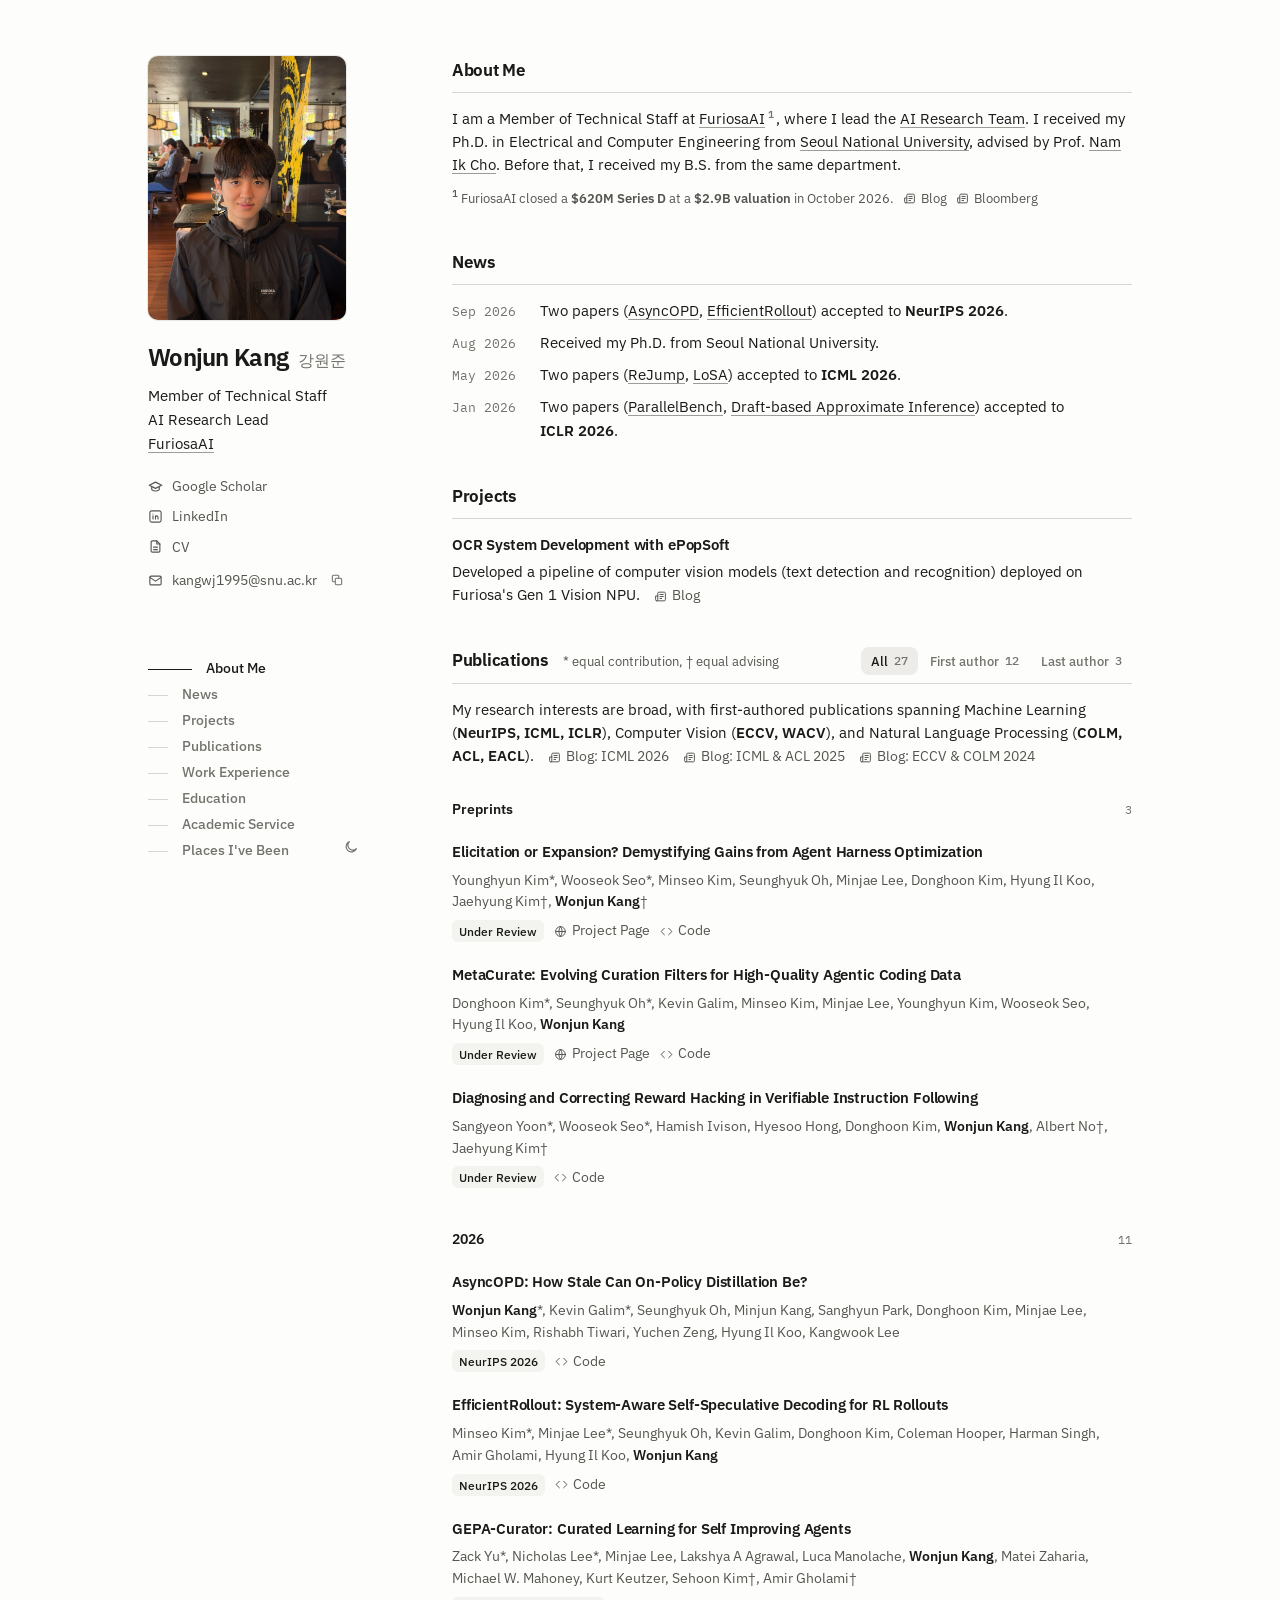
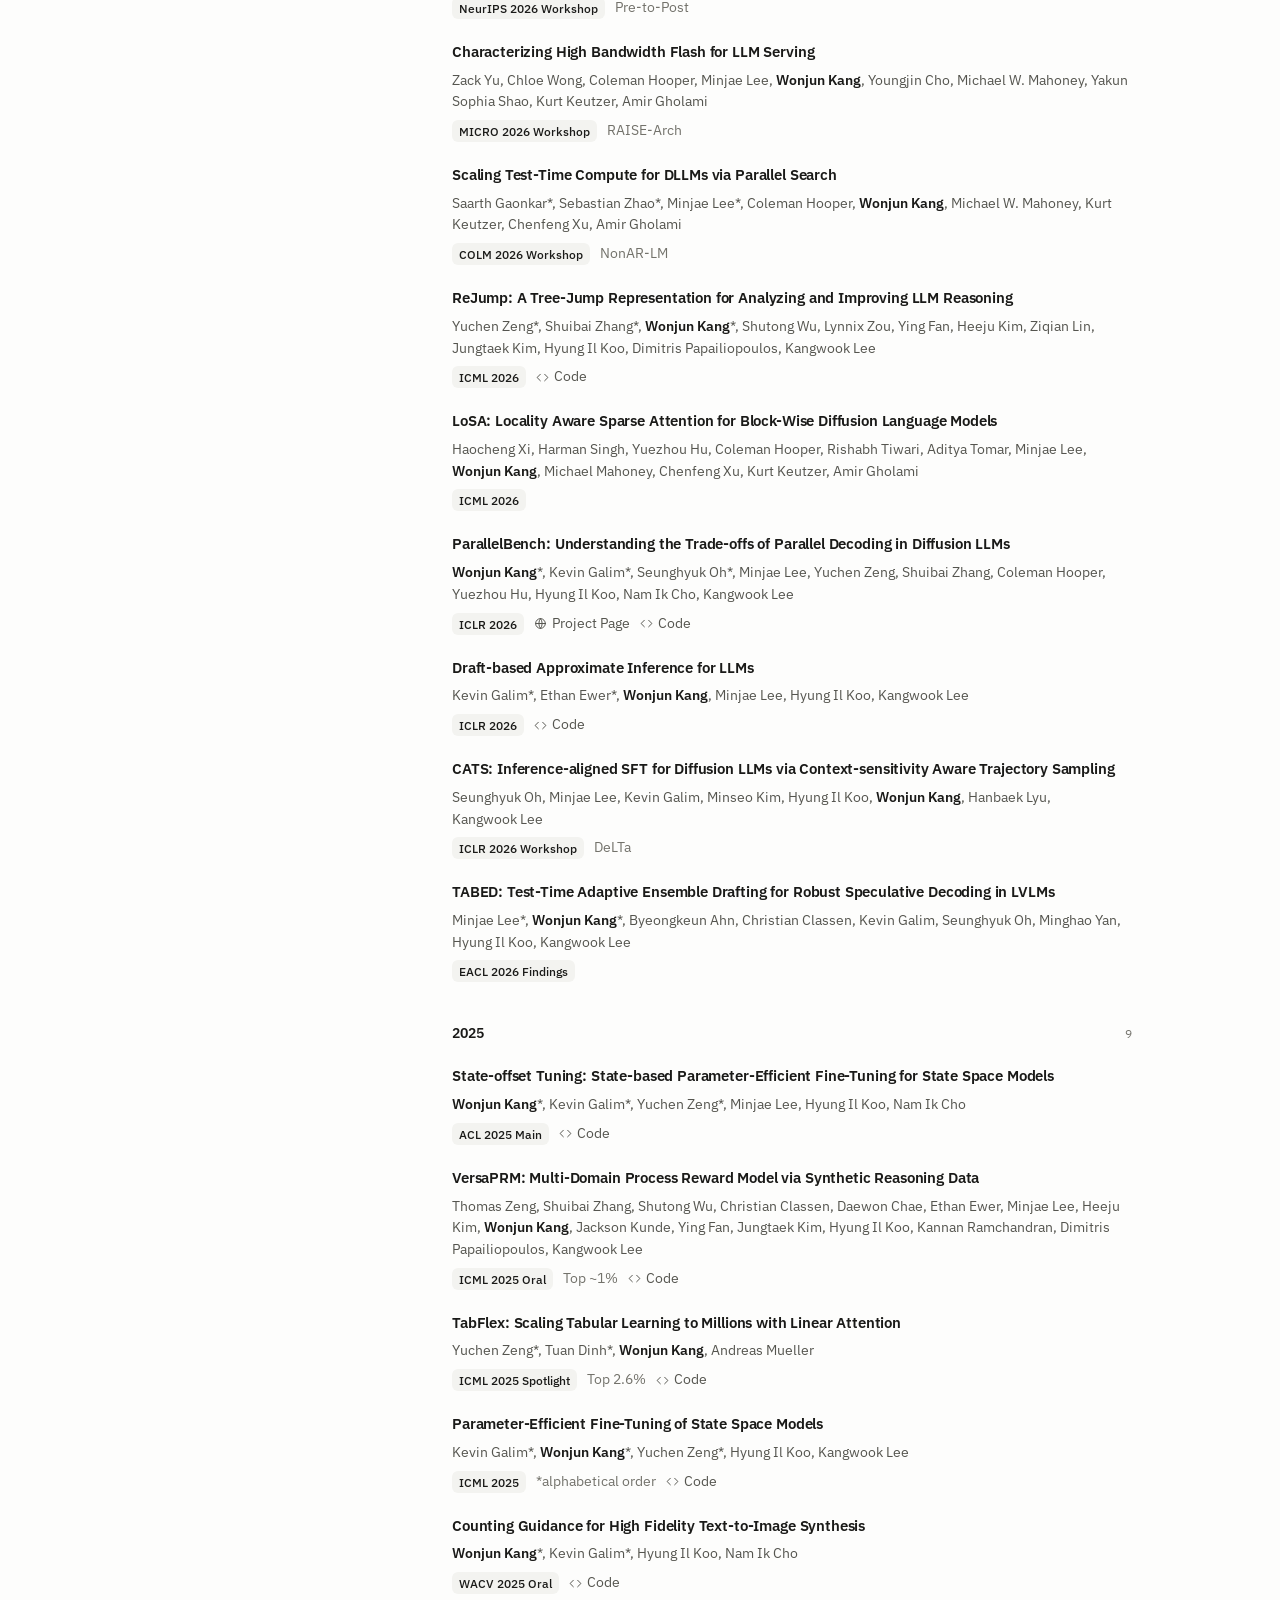
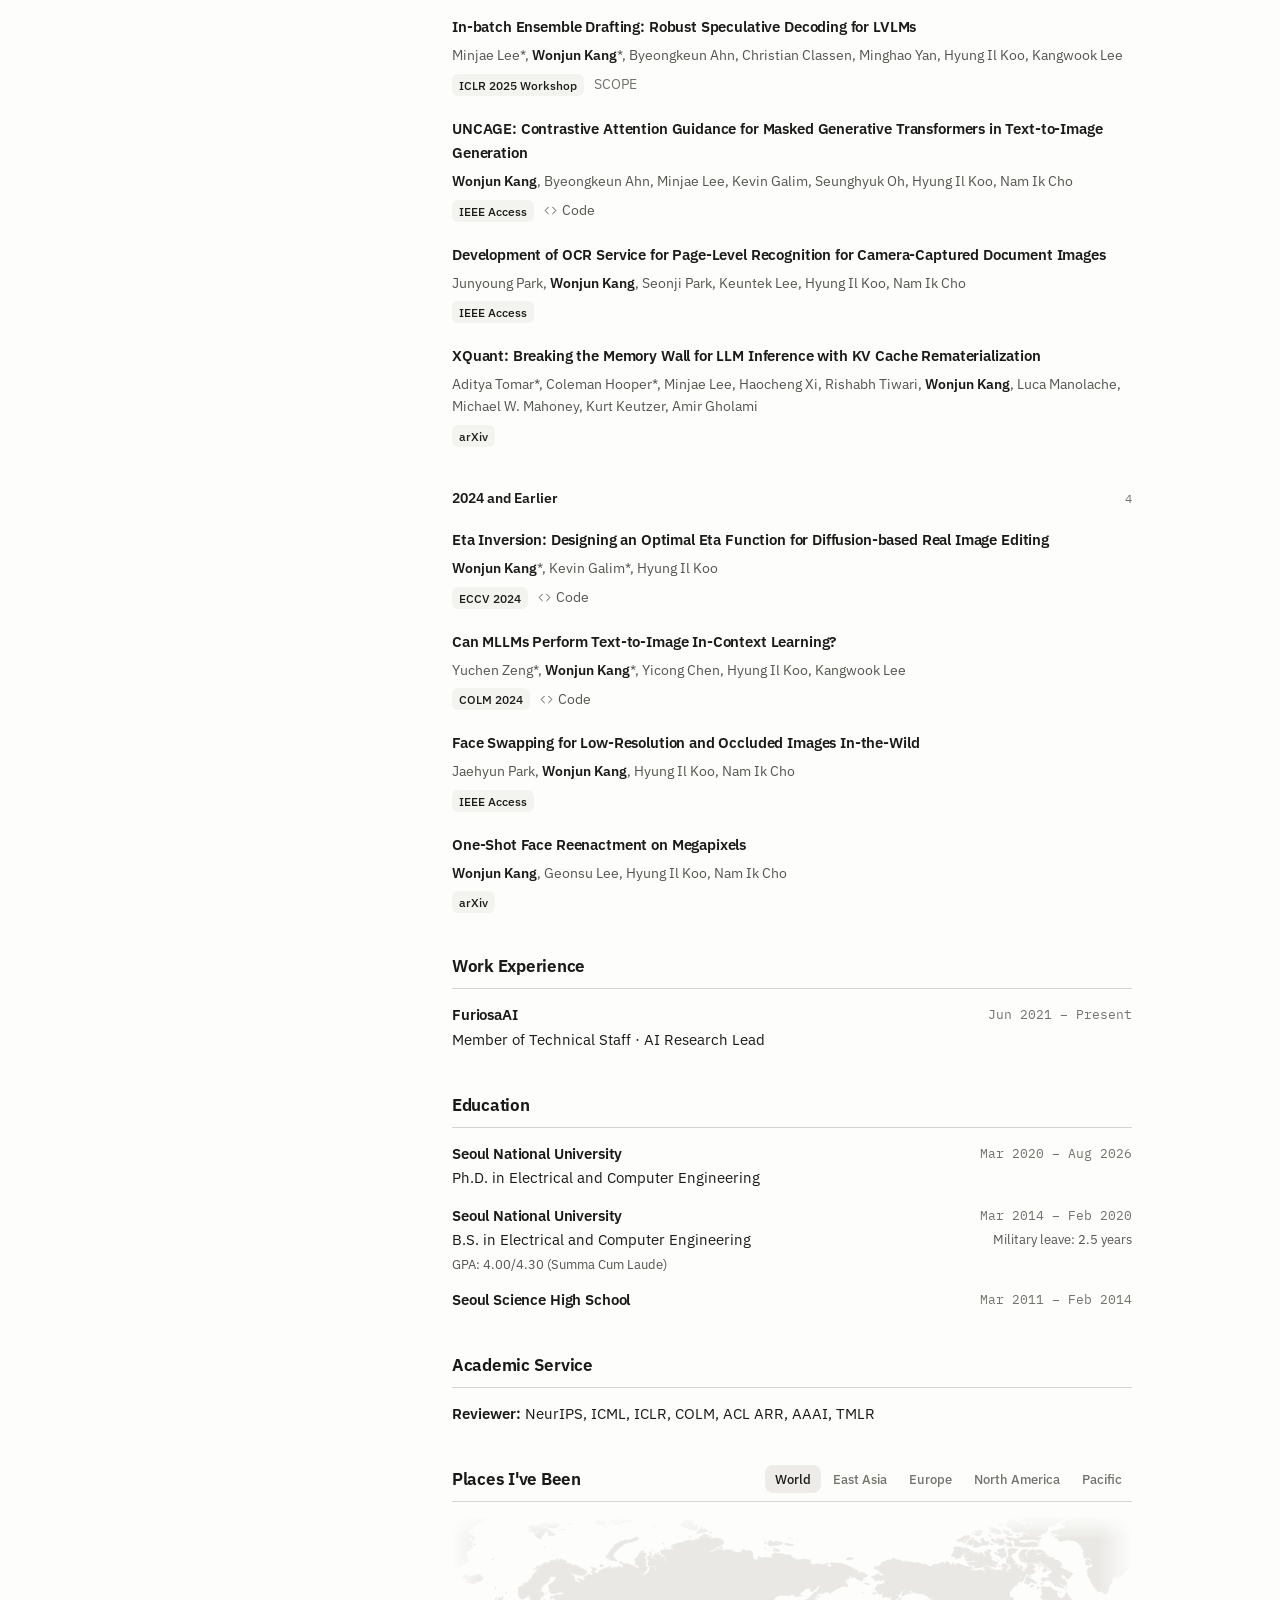
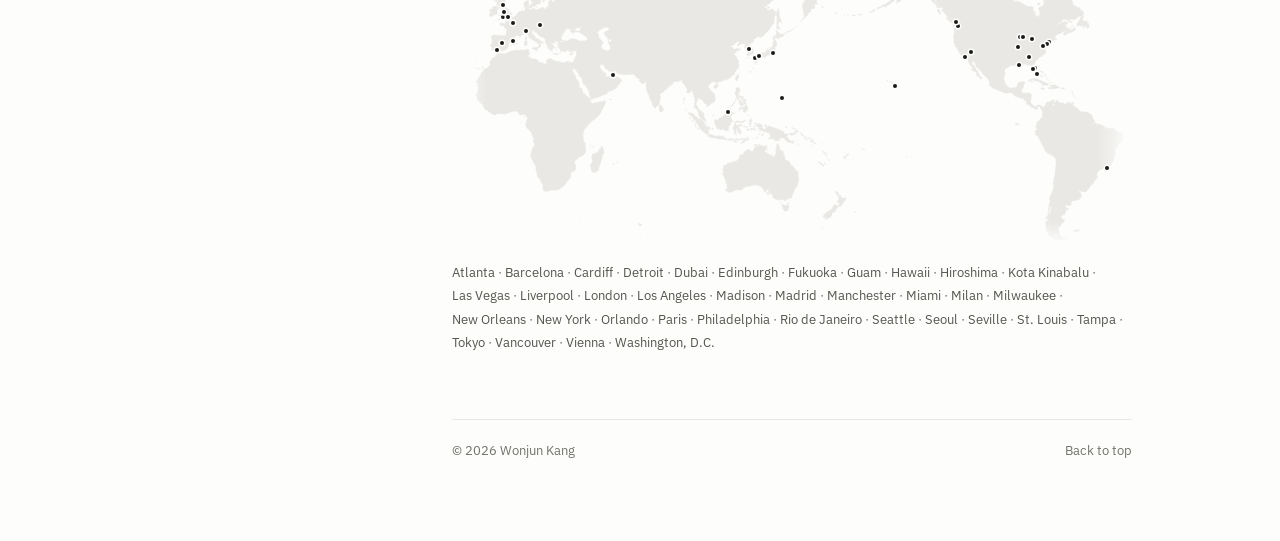
==== commit 73306b3f: "update" ====
--- a/index.html
+++ b/index.html
@@ -765,7 +765,7 @@
             <button type="button" role="radio" aria-checked="true" tabindex="0" data-view="0,0,1000">World</button>
             <button type="button" role="radio" aria-checked="false" tabindex="-1" data-view="353.7,153.2,200">East Asia</button>
             <button type="button" role="radio" aria-checked="false" tabindex="-1" data-view="0,114.8,200">Europe</button>
-            <button type="button" role="radio" aria-checked="false" tabindex="-1" data-view="708.6,140.6,201.9">North America</button>
+            <button type="button" role="radio" aria-checked="false" tabindex="-1" data-view="696.2,138.8,226.7">North America</button>
             <button type="button" role="radio" aria-checked="false" tabindex="-1" data-view="449,200.6,238.9">Pacific</button>
           </div>
         </div>
@@ -783,12 +783,14 @@
             <i class="pin" aria-hidden="true" style="left:65.14%;top:51.67%" data-x="651.4" data-y="249.5" data-name="Hawaii" data-note="" data-photo="photos/hawaii.jpg" data-ratio="0.75" data-flag="flags/us.svg"></i>
             <i class="pin" aria-hidden="true" style="left:45.13%;top:42.5%" data-x="451.3" data-y="205.3" data-name="Hiroshima" data-note="" data-photo="photos/hiroshima.jpg" data-ratio="0.75" data-flag="flags/jp.svg"></i>
             <i class="pin" aria-hidden="true" style="left:40.58%;top:59.64%" data-x="405.8" data-y="288.1" data-name="Kota Kinabalu" data-note="" data-photo="photos/kota-kinabalu.jpg" data-ratio="1.33" data-flag="flags/my.svg"></i>
+            <i class="pin" aria-hidden="true" style="left:76.35%;top:41.33%" data-x="763.5" data-y="199.6" data-name="Las Vegas" data-note="" data-photo="photos/las-vegas.jpg" data-ratio="1.33" data-flag="flags/us.svg"></i>
             <i class="pin" aria-hidden="true" style="left:7.51%;top:29.04%" data-x="75.1" data-y="140.3" data-name="Liverpool" data-note="" data-photo="photos/liverpool.jpg" data-ratio="0.75" data-flag="flags/gb-eng.svg"></i>
             <i class="pin" aria-hidden="true" style="left:8.3%;top:30.51%" data-x="83" data-y="147.4" data-name="London" data-note="" data-photo="photos/london.jpg" data-ratio="0.75" data-flag="flags/gb-eng.svg"></i>
             <i class="pin" aria-hidden="true" style="left:75.49%;top:42.72%" data-x="754.9" data-y="206.3" data-name="Los Angeles" data-note="" data-photo="photos/los-angeles.jpg" data-ratio="1.33" data-flag="flags/us.svg"></i>
             <i class="pin" aria-hidden="true" style="left:83.5%;top:36.67%" data-x="835" data-y="177.1" data-name="Madison" data-note="" data-photo="photos/madison.jpg" data-ratio="0.75" data-flag="flags/us.svg"></i>
             <i class="pin" aria-hidden="true" style="left:7.31%;top:38.49%" data-x="73.1" data-y="185.9" data-name="Madrid" data-note="" data-photo="photos/madrid.jpg" data-ratio="1.33" data-flag="flags/es.svg"></i>
             <i class="pin" aria-hidden="true" style="left:7.71%;top:28.99%" data-x="77.1" data-y="140" data-name="Manchester" data-note="" data-photo="photos/manchester.jpg" data-ratio="1.33" data-flag="flags/gb-eng.svg"></i>
+            <i class="pin" aria-hidden="true" style="left:86.06%;top:47.94%" data-x="860.6" data-y="231.5" data-name="Miami" data-note="" data-photo="photos/miami.jpg" data-ratio="1.33" data-flag="flags/us.svg"></i>
             <i class="pin" aria-hidden="true" style="left:10.89%;top:34.98%" data-x="108.9" data-y="169" data-name="Milan" data-note="ECCV 2024" data-photo="photos/milan.jpg" data-ratio="1.33" data-flag="flags/it.svg"></i>
             <i class="pin" aria-hidden="true" style="left:83.91%;top:36.69%" data-x="839.1" data-y="177.2" data-name="Milwaukee" data-note="" data-photo="photos/milwaukee.jpg" data-ratio="1" data-flag="flags/us.svg"></i>
             <i class="pin" aria-hidden="true" style="left:83.31%;top:45.33%" data-x="833.1" data-y="219" data-name="New Orleans" data-note="CVPR 2022" data-photo="photos/new-orleans.jpg" data-ratio="1" data-flag="flags/us.svg"></i>
@@ -801,6 +803,7 @@
             <i class="pin" aria-hidden="true" style="left:43.61%;top:40.41%" data-x="436.1" data-y="195.2" data-name="Seoul" data-note="ICML 2026" data-photo="photos/seoul.jpg" data-ratio="1.5" data-flag="flags/kr.svg"></i>
             <i class="pin" aria-hidden="true" style="left:6.67%;top:40.53%" data-x="66.7" data-y="195.8" data-name="Seville" data-note="" data-photo="photos/seville.jpg" data-ratio="1.33" data-flag="flags/es.svg"></i>
             <i class="pin" aria-hidden="true" style="left:83.28%;top:39.7%" data-x="832.8" data-y="191.8" data-name="St. Louis" data-note="" data-photo="photos/st-louis.jpg" data-ratio="0.75" data-flag="flags/us.svg"></i>
+            <i class="pin" aria-hidden="true" style="left:85.43%;top:46.58%" data-x="854.3" data-y="225" data-name="Tampa" data-note="" data-photo="photos/tampa.jpg" data-ratio="0.75" data-flag="flags/us.svg"></i>
             <i class="pin" aria-hidden="true" style="left:47.14%;top:41.66%" data-x="471.4" data-y="201.2" data-name="Tokyo" data-note="" data-photo="photos/tokyo.jpg" data-ratio="1.33" data-flag="flags/jp.svg"></i>
             <i class="pin" aria-hidden="true" style="left:74.13%;top:32.2%" data-x="741.3" data-y="155.5" data-name="Vancouver" data-note="ICML 2025" data-photo="photos/vancouver.jpg" data-ratio="1.33" data-flag="flags/ca.svg"></i>
             <i class="pin" aria-hidden="true" style="left:12.88%;top:32.99%" data-x="128.8" data-y="159.3" data-name="Vienna" data-note="ACL 2025" data-photo="photos/vienna.jpg" data-ratio="0.75" data-flag="flags/at.svg"></i>
@@ -808,7 +811,7 @@
           </div>
           <figure class="pcard" id="pcard" aria-hidden="true"><div class="pc-photo"></div><figcaption><span class="pc-name"></span><span class="pc-note"></span></figcaption></figure>
         </div>
-        <p class="places"><span class="pi"><button class="pname" type="button">Atlanta</button><span class="sep">&nbsp;&middot;</span></span> <span class="pi"><button class="pname" type="button">Barcelona</button><span class="sep">&nbsp;&middot;</span></span> <span class="pi"><button class="pname" type="button">Cardiff</button><span class="sep">&nbsp;&middot;</span></span> <span class="pi"><button class="pname" type="button">Detroit</button><span class="sep">&nbsp;&middot;</span></span> <span class="pi"><button class="pname" type="button">Dubai</button><span class="sep">&nbsp;&middot;</span></span> <span class="pi"><button class="pname" type="button">Edinburgh</button><span class="sep">&nbsp;&middot;</span></span> <span class="pi"><button class="pname" type="button">Fukuoka</button><span class="sep">&nbsp;&middot;</span></span> <span class="pi"><button class="pname" type="button">Guam</button><span class="sep">&nbsp;&middot;</span></span> <span class="pi"><button class="pname" type="button">Hawaii</button><span class="sep">&nbsp;&middot;</span></span> <span class="pi"><button class="pname" type="button">Hiroshima</button><span class="sep">&nbsp;&middot;</span></span> <span class="pi"><button class="pname" type="button">Kota Kinabalu</button><span class="sep">&nbsp;&middot;</span></span> <span class="pi"><button class="pname" type="button">Liverpool</button><span class="sep">&nbsp;&middot;</span></span> <span class="pi"><button class="pname" type="button">London</button><span class="sep">&nbsp;&middot;</span></span> <span class="pi"><button class="pname" type="button">Los Angeles</button><span class="sep">&nbsp;&middot;</span></span> <span class="pi"><button class="pname" type="button">Madison</button><span class="sep">&nbsp;&middot;</span></span> <span class="pi"><button class="pname" type="button">Madrid</button><span class="sep">&nbsp;&middot;</span></span> <span class="pi"><button class="pname" type="button">Manchester</button><span class="sep">&nbsp;&middot;</span></span> <span class="pi"><button class="pname" type="button">Milan</button><span class="sep">&nbsp;&middot;</span></span> <span class="pi"><button class="pname" type="button">Milwaukee</button><span class="sep">&nbsp;&middot;</span></span> <span class="pi"><button class="pname" type="button">New Orleans</button><span class="sep">&nbsp;&middot;</span></span> <span class="pi"><button class="pname" type="button">New York</button><span class="sep">&nbsp;&middot;</span></span> <span class="pi"><button class="pname" type="button">Orlando</button><span class="sep">&nbsp;&middot;</span></span> <span class="pi"><button class="pname" type="button">Paris</button><span class="sep">&nbsp;&middot;</span></span> <span class="pi"><button class="pname" type="button">Philadelphia</button><span class="sep">&nbsp;&middot;</span></span> <span class="pi"><button class="pname" type="button">Rio de Janeiro</button><span class="sep">&nbsp;&middot;</span></span> <span class="pi"><button class="pname" type="button">Seattle</button><span class="sep">&nbsp;&middot;</span></span> <span class="pi"><button class="pname" type="button">Seoul</button><span class="sep">&nbsp;&middot;</span></span> <span class="pi"><button class="pname" type="button">Seville</button><span class="sep">&nbsp;&middot;</span></span> <span class="pi"><button class="pname" type="button">St. Louis</button><span class="sep">&nbsp;&middot;</span></span> <span class="pi"><button class="pname" type="button">Tokyo</button><span class="sep">&nbsp;&middot;</span></span> <span class="pi"><button class="pname" type="button">Vancouver</button><span class="sep">&nbsp;&middot;</span></span> <span class="pi"><button class="pname" type="button">Vienna</button><span class="sep">&nbsp;&middot;</span></span> <span class="pi"><button class="pname" type="button">Washington, D.C.</button><span class="sep">&nbsp;&middot;</span></span></p>
+        <p class="places"><span class="pi"><button class="pname" type="button">Atlanta</button><span class="sep">&nbsp;&middot;</span></span> <span class="pi"><button class="pname" type="button">Barcelona</button><span class="sep">&nbsp;&middot;</span></span> <span class="pi"><button class="pname" type="button">Cardiff</button><span class="sep">&nbsp;&middot;</span></span> <span class="pi"><button class="pname" type="button">Detroit</button><span class="sep">&nbsp;&middot;</span></span> <span class="pi"><button class="pname" type="button">Dubai</button><span class="sep">&nbsp;&middot;</span></span> <span class="pi"><button class="pname" type="button">Edinburgh</button><span class="sep">&nbsp;&middot;</span></span> <span class="pi"><button class="pname" type="button">Fukuoka</button><span class="sep">&nbsp;&middot;</span></span> <span class="pi"><button class="pname" type="button">Guam</button><span class="sep">&nbsp;&middot;</span></span> <span class="pi"><button class="pname" type="button">Hawaii</button><span class="sep">&nbsp;&middot;</span></span> <span class="pi"><button class="pname" type="button">Hiroshima</button><span class="sep">&nbsp;&middot;</span></span> <span class="pi"><button class="pname" type="button">Kota Kinabalu</button><span class="sep">&nbsp;&middot;</span></span> <span class="pi"><button class="pname" type="button">Las Vegas</button><span class="sep">&nbsp;&middot;</span></span> <span class="pi"><button class="pname" type="button">Liverpool</button><span class="sep">&nbsp;&middot;</span></span> <span class="pi"><button class="pname" type="button">London</button><span class="sep">&nbsp;&middot;</span></span> <span class="pi"><button class="pname" type="button">Los Angeles</button><span class="sep">&nbsp;&middot;</span></span> <span class="pi"><button class="pname" type="button">Madison</button><span class="sep">&nbsp;&middot;</span></span> <span class="pi"><button class="pname" type="button">Madrid</button><span class="sep">&nbsp;&middot;</span></span> <span class="pi"><button class="pname" type="button">Manchester</button><span class="sep">&nbsp;&middot;</span></span> <span class="pi"><button class="pname" type="button">Miami</button><span class="sep">&nbsp;&middot;</span></span> <span class="pi"><button class="pname" type="button">Milan</button><span class="sep">&nbsp;&middot;</span></span> <span class="pi"><button class="pname" type="button">Milwaukee</button><span class="sep">&nbsp;&middot;</span></span> <span class="pi"><button class="pname" type="button">New Orleans</button><span class="sep">&nbsp;&middot;</span></span> <span class="pi"><button class="pname" type="button">New York</button><span class="sep">&nbsp;&middot;</span></span> <span class="pi"><button class="pname" type="button">Orlando</button><span class="sep">&nbsp;&middot;</span></span> <span class="pi"><button class="pname" type="button">Paris</button><span class="sep">&nbsp;&middot;</span></span> <span class="pi"><button class="pname" type="button">Philadelphia</button><span class="sep">&nbsp;&middot;</span></span> <span class="pi"><button class="pname" type="button">Rio de Janeiro</button><span class="sep">&nbsp;&middot;</span></span> <span class="pi"><button class="pname" type="button">Seattle</button><span class="sep">&nbsp;&middot;</span></span> <span class="pi"><button class="pname" type="button">Seoul</button><span class="sep">&nbsp;&middot;</span></span> <span class="pi"><button class="pname" type="button">Seville</button><span class="sep">&nbsp;&middot;</span></span> <span class="pi"><button class="pname" type="button">St. Louis</button><span class="sep">&nbsp;&middot;</span></span> <span class="pi"><button class="pname" type="button">Tampa</button><span class="sep">&nbsp;&middot;</span></span> <span class="pi"><button class="pname" type="button">Tokyo</button><span class="sep">&nbsp;&middot;</span></span> <span class="pi"><button class="pname" type="button">Vancouver</button><span class="sep">&nbsp;&middot;</span></span> <span class="pi"><button class="pname" type="button">Vienna</button><span class="sep">&nbsp;&middot;</span></span> <span class="pi"><button class="pname" type="button">Washington, D.C.</button><span class="sep">&nbsp;&middot;</span></span></p>
       </section>
       <!-- END map section -->
 
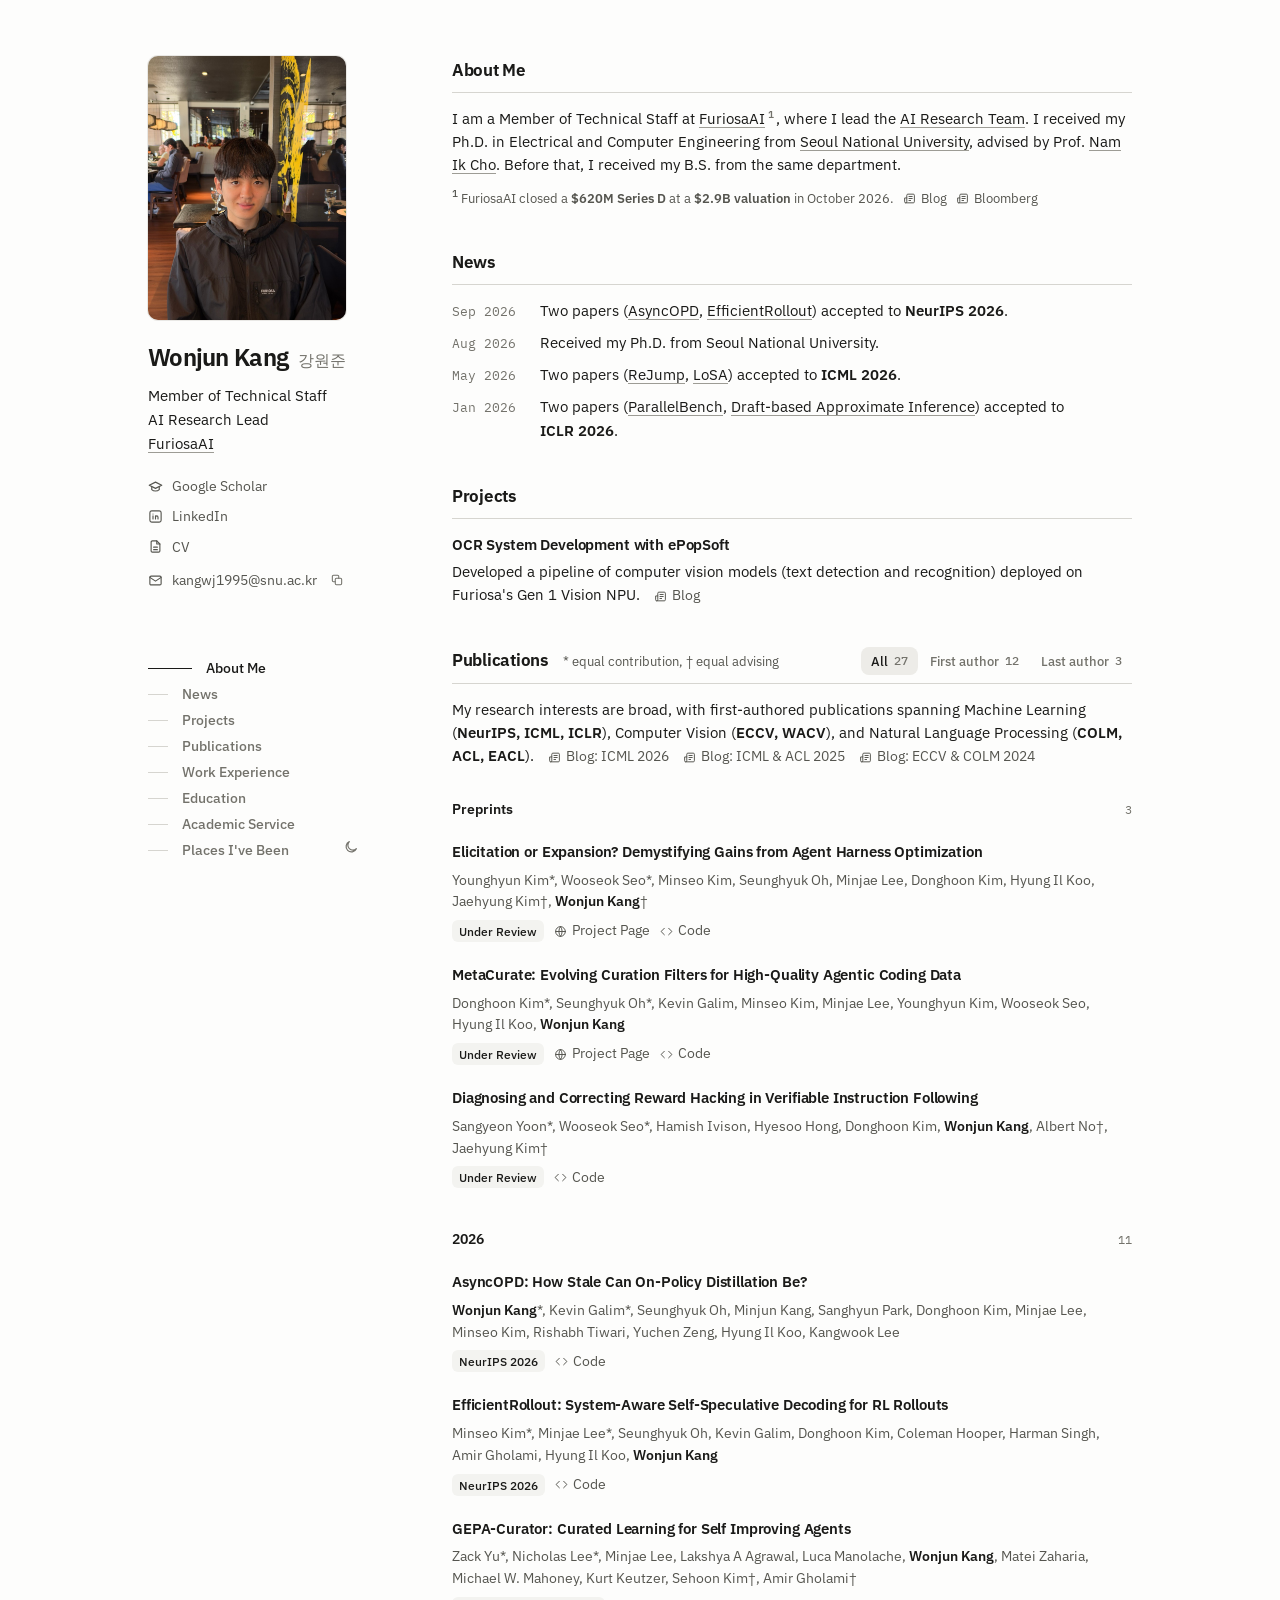
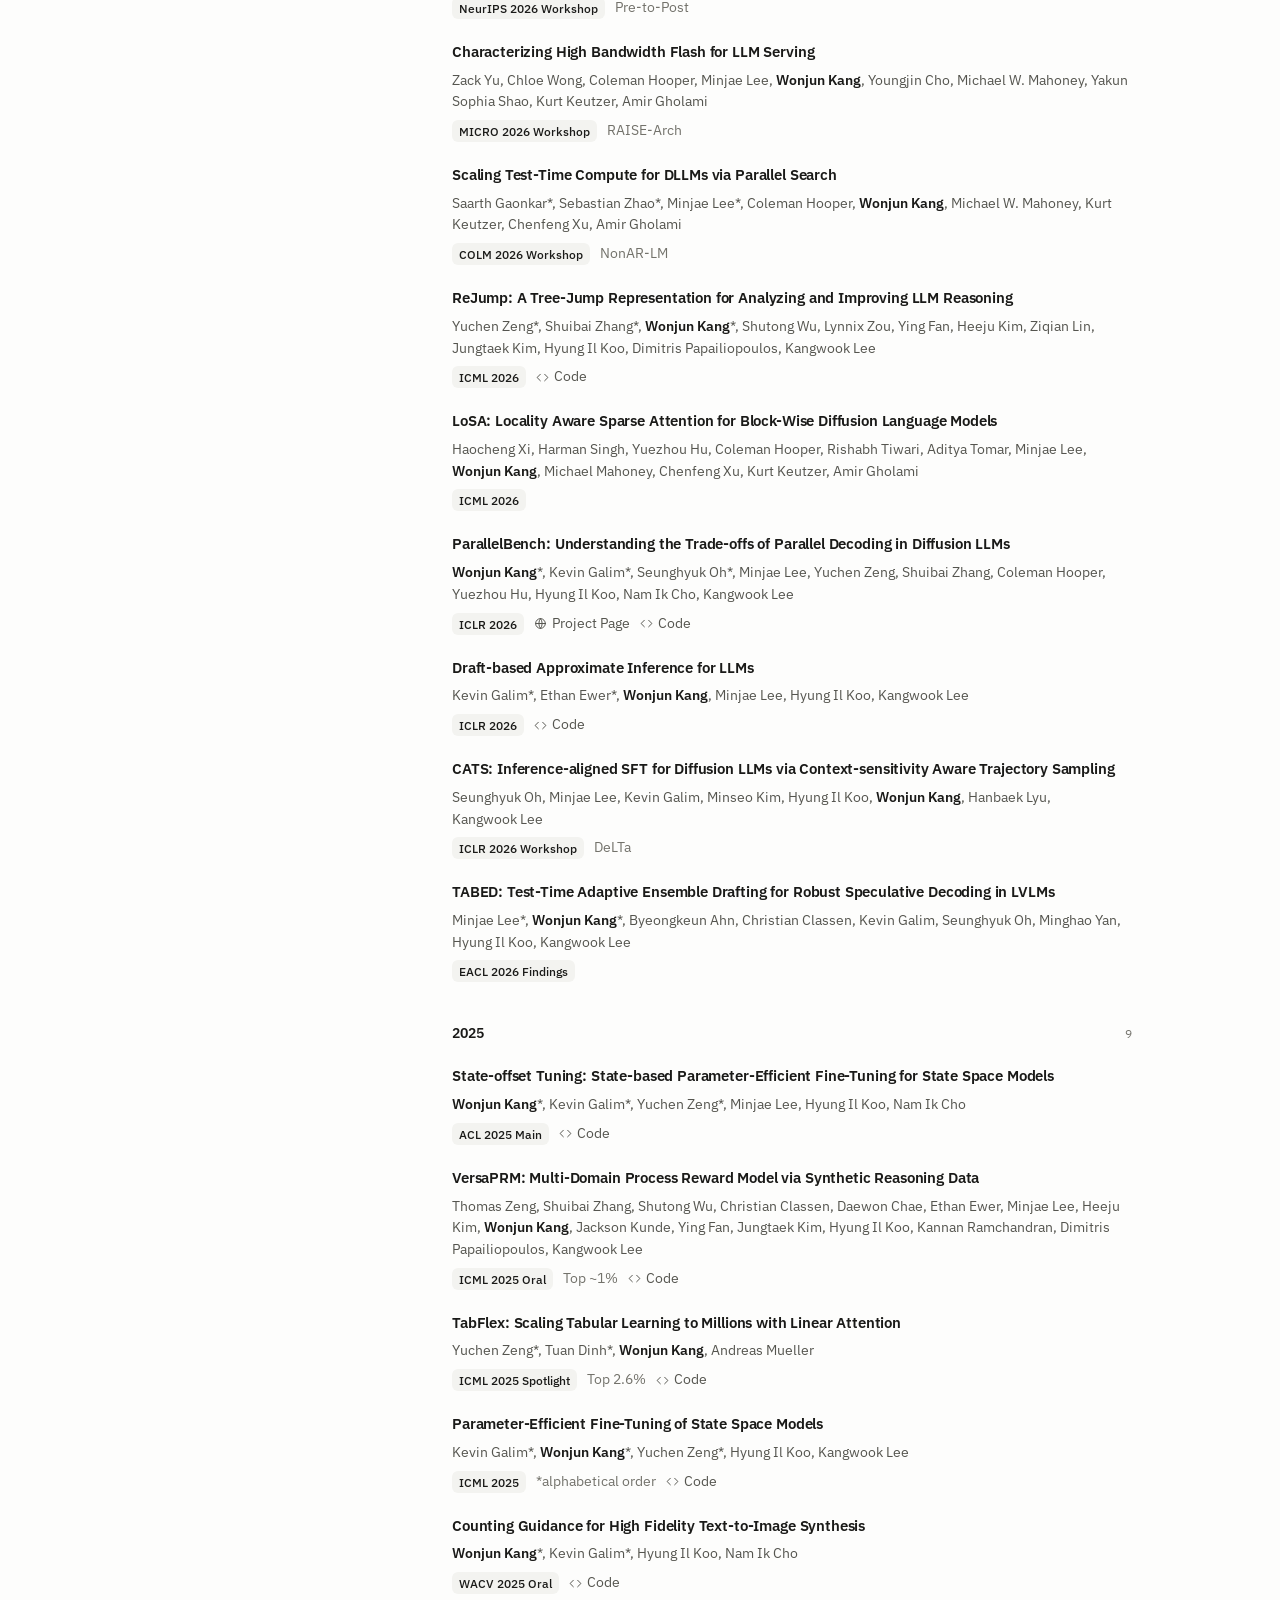
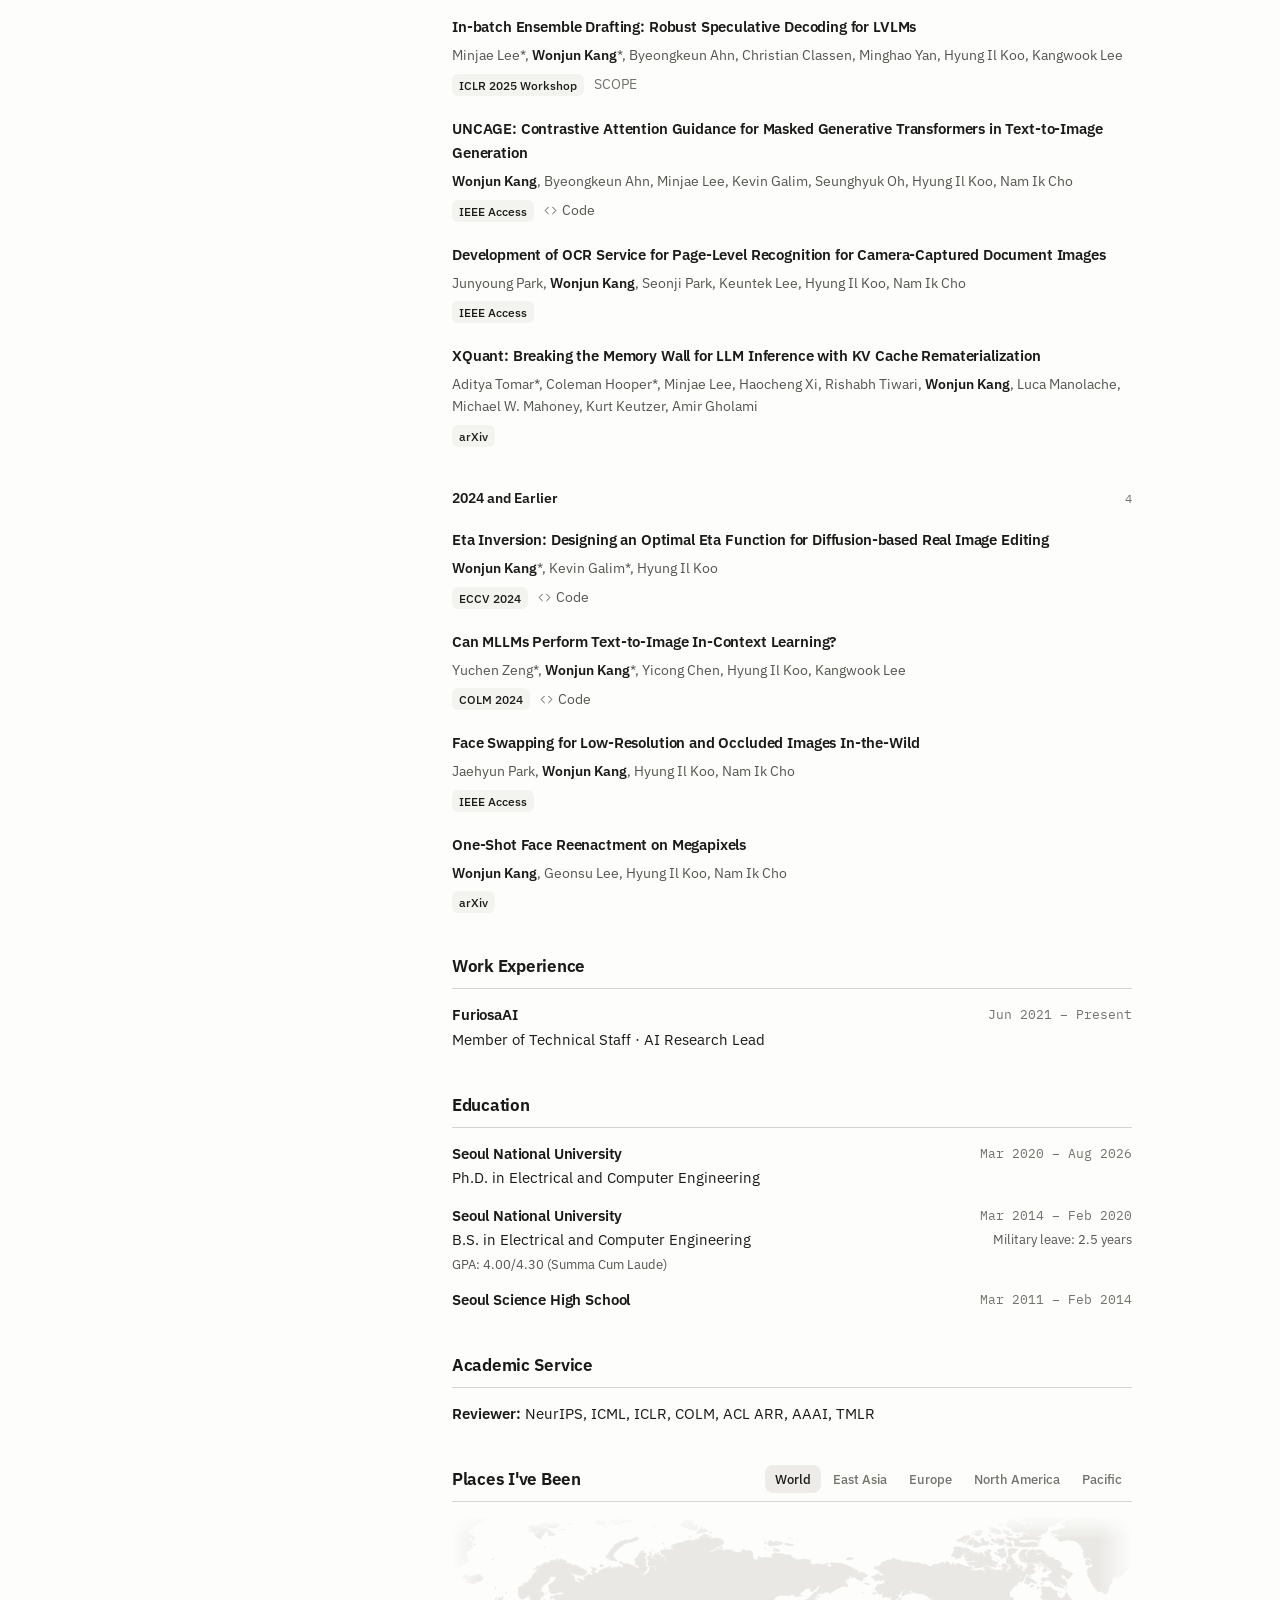
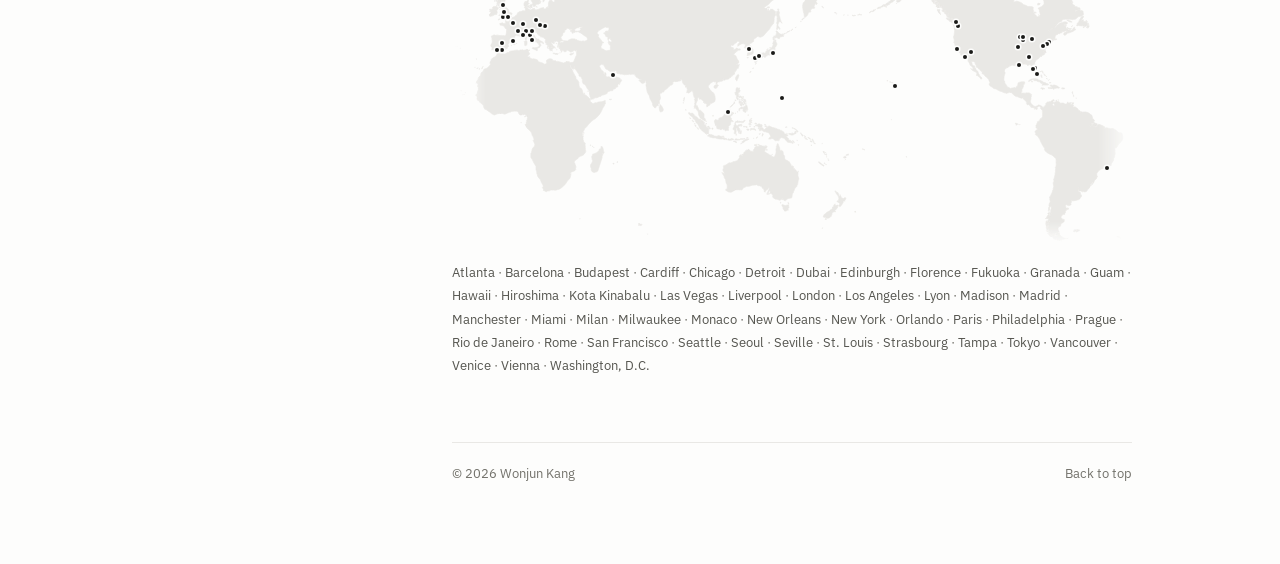
==== commit ea530785: "update" ====
--- a/index.html
+++ b/index.html
@@ -175,7 +175,12 @@
     .nav a::before { content: ""; width: 20px; height: 1px; background: var(--line-2); transition: width .2s, background .2s; }
     .nav a:hover, .nav a.on { color: var(--text); }
     .nav a:hover::before, .nav a.on::before { width: 44px; background: var(--text); }
-    .panel-foot { display: flex; align-items: flex-end; justify-content: space-between; gap: 16px; margin-top: auto; padding-top: 32px; }
+    /* the menu sits at the bottom of the column, but never more than 100px below the profile links: in a window
+       taller than about 1000px the room left over goes under the menu. .panel-gap takes the free room first (up to
+       68px, on top of the 32px of padding above the menu), the empty ::after takes the rest */
+    .panel-gap { flex: 1000 1 0; max-height: 68px; }
+    .panel::after { content: ""; flex: 1 1 0; }
+    .panel-foot { display: flex; align-items: flex-end; justify-content: space-between; gap: 16px; padding-top: 32px; }
     .links { list-style: none; margin: 20px 0 0; padding: 0; display: grid; gap: 8px; font-size: 14px; }
     .links li { display: flex; align-items: center; gap: 6px; }
     .links a { display: inline-flex; align-items: center; gap: 9px; color: var(--text-2); transition: color .15s; }
@@ -388,6 +393,8 @@
       .sec { scroll-margin-top: 60px; }
       .grp-h { top: 44px; }
       .panel-foot { display: block; margin: 0; padding: 0; }
+      .panel-gap { display: none; }
+      .panel::after { content: none; }
       .links { display: flex; flex-wrap: wrap; justify-content: center; gap: 6px 20px; }
       #theme { position: absolute; top: 20px; right: -6px; }
       .main { padding: 44px 0 56px; }
@@ -525,6 +532,7 @@
         <li><a href="mailto:kangwj1995@snu.ac.kr"><svg class="icon"><use href="#i-mail"/></svg>kangwj1995@snu.ac.kr</a><button class="ghost" id="copy-email" type="button" aria-label="Copy email address" title="Copy email address"><svg class="icon"><use href="#i-copy"/></svg></button></li>
       </ul>
 
+      <div class="panel-gap"></div>
       <div class="panel-foot">
         <nav class="nav" aria-label="Sections">
           <a href="#about" data-sec="about">About Me</a>
@@ -764,7 +772,7 @@
           <div class="views" role="radiogroup" aria-label="Map view">
             <button type="button" role="radio" aria-checked="true" tabindex="0" data-view="0,0,1000">World</button>
             <button type="button" role="radio" aria-checked="false" tabindex="-1" data-view="353.7,153.2,200">East Asia</button>
-            <button type="button" role="radio" aria-checked="false" tabindex="-1" data-view="0,114.8,200">Europe</button>
+            <button type="button" role="radio" aria-checked="false" tabindex="-1" data-view="1.5,115.2,200">Europe</button>
             <button type="button" role="radio" aria-checked="false" tabindex="-1" data-view="696.2,138.8,226.7">North America</button>
             <button type="button" role="radio" aria-checked="false" tabindex="-1" data-view="449,200.6,238.9">Pacific</button>
           </div>
@@ -774,11 +782,15 @@
             <div class="mapfade"><svg class="map" viewBox="0 0 1000 483" aria-hidden="true" data-fine="land-fine.txt"><path class="land" fill-rule="evenodd" d="M895 471l4 2 4 1-2 2-2 0-2-1-1 1-2 2-8-3-3-2-7-6 10 5 2-5 3-1 2 0zM921 460l2 2-1 1-4 2-1-2-2 2-2-2 4-2 2 1zM279 455l-5 1 1-4 4 1zM487 425l3 1 5-1 0 4-1 1 0 3-1-1-2 2-2 0-4-8 0-2zM564 425l1 1 2-1 0 2 0 1-4 5 1 2-2 0-2 1-3 6-3 3-8-2 0-1 1-3 4-3 4-2 4-4 2-5 2-1zM568 410l2 3 0-2 2 1 0 2 2 1 2 0 2-1 1 1-1 4-2 0-1 1 0 2-3 4-2 2-2-2 2-2-1-2-3-2 0-1 2-1 1-4-1-3-5-6 1-1 1 2 3 1zM548 367l-1 1-4-2-4-5 3 1zM579 353l1 1-1 2-3 0 0-2 1-1zM582 352l-2 0-1-1 2 0 2-1 0 1zM548 346l0 3-1 0-1-3zM222 343l1 6 0 1-1-2-1 1 1 3-1 1 0 2-7 20-5 2-3-1-2-7 0-4 1-1 2-3 0-2-2-5 2-4 5-1 4-3 1-2-1-1 1 0 3-5zM482 343l1 2 2-1 2 3 0 3 2 2 1 6 7 4-1 1 2 2 1 3 1-1 1 1 1 0 0 3 6 5 1 3 0 3 1 3-2 11-1 2-2 2-4 8-1 6-2 1-3 0-5 4-4-2 0-2-4 3-8-2-2-2-1-4-1-2-3 0 1-2-1-2-1 2-3 1 3-5 0-3-4 4-1 3-2-2 0-1-3-4-8-4-5 0-7 3-2-1-6 3-1 3-11 0-5 3-4 0-4-2 0-2 2-1 0-4-3-10-4-8 1 1-1-3 3 2 0-1-3-4 2-4-1-2 1-2 1 2 1-2 6-3 2 0 5-2 4-1 4-4 0-3 2-2 1 2 1 0-1-2 1-1 1 0 1-2 2-2 1-1 0-1 2 1 0-1 2-1 4 3 3 1 0-2 2-3 0-1 1-1 2-1 4-1 0-1-2-1 1 0 3 2 5 1 3-1 2 1-2 3-1 0 0 1-1 3 0 1 8 5 2 1 3 1 2-1 2-6-1-4 2-8 1-1 1 2 0 2 2 3zM534 334l0 1-1 0-2-2zM419 333l-5-2 2 0 3 1zM530 332l-3 0 0-2 2 1zM532 331l0 1-3-4 1 0zM429 333l-3 0 2-2 5-3 4 0-6 3zM411 327l1 1 2 0 0 1-3 0-3 1 1-2 1 0zM425 327l-1 2-4 1-4-1 0-1 3 0 1 0 2 0zM385 324l5 0 1-1 5 1 1 2 4 0 4 2-3 1-3-1-8-1-12-2 0-1-3 0 2-3 3 0 4 2zM458 322l-2 2 0-3 1-1zM516 324l-2-1-1-2 0-2 4 4zM506 320l-5 2-6-1 1-1 4 0 0-1 1 1 1 0 3-2-1-2 2 0 0 2zM437 314l-1 1-2 0-1-1 3-1zM446 313l1 2-3-1-3 0-2 0 0-1zM509 317l-1 1-1-3-5-3 1 0 3 2 2 2zM456 308l1 4 3 2 2-3 3-2 3 0 17 6 3 3 1 2 4 2 1 1-2 0 0 2 3 2 1 3 2 0 0 1 2 1-1 0 3 1 0 1-2 0-1 0-5-1-4-3-1-3-4-1-4 2 1 2-2 1-5-1-2-2-3-1-1 1-3 0 1-2 2-1-3-5-5-3-2 0-4-2-1 1-1 0-1-2-2-1 5-1 0-1-4 0-1-2-3 0-1-2 5-1 5 1zM431 301l-2 2-2 1-3-1-7 1 0 2 2 3 2-2 5-1 0 2-1-1-2 2-2 1 2 4 2 4 0 2-1 0-1-1 1-2-3 1 0-1 0-1-2-1 0-3-1 1 0 7-2 0-1 0 1-3-1-3-1 0-1-2 4-9 2-2 6 1 3 0 3-2zM441 302l0 2-2 0 0 1 1 2-1 0-1-2-1-3 1-2 1-1 0 1 2 0zM377 321l-3 0-6-5-6-10-3-2-2-4-2-2-2-3-5-4 0-2 6 1 9 9 3 0 6 5-1 3 2 1 2 3 2 0 1 2zM411 300l3 2-3 1-1 1 0 3-3 2-1 7 0-1-4 1-1-2-3-1-3 1-1-1-4 0-1-4-1-1-2-2 0-2 0-3 2-2 2 1 2 0 1-3 4-1 5-5 4-3 2-3 1 0 1 2 0 1 4 2 0 1-2 0 1 1-2 1-2 3 2 2zM434 281l1 4-1 2-1-3-1 2 0 2 0 1-4-1 0-2 0-2-1-1-1 1-1 0-3 1 1-3 3-2 1 2 2-1 1-1 2 0 0-3 2 2zM309 287l-2 1-2-2 0-4 1-5 2 2 3 5-1 3zM914 277l-2 0-1 0 1-1 0-1 2-1zM428 276l-3 4-2-2 1-1 1-3 1 0 0 2 2-3zM413 279l-4 2 5-5 1-3 1 2zM422 271l3 1 0 2-1 1-2 1zM432 271l1 3-2-1 0 3-1 0 0-2-1 0 0-1 1 0 0-1-1-2 2 0zM421 268l-1 3-1-2-1-2 2 0zM420 253l2 1 1-1 0 2 1 2-1 2-2 1 0 2 0 3 3 0 4 1 0 4-2-2-1-1-1 1-2-2-2 1-2-1 1-2 0-1-1 1-1-1-1-4 1 1 2-7zM901 253l-1 1-3 0 0-1 2 0zM870 255l-1 0-3-1 1-1 4 1 1 0zM882 249l5 0 2 0 1 1 1 0 0 1 3 1-1 2-4-1-2 1 0-1-2 2-1-1-2 0-4 0-1-1 0-1 4 1 1-1-1-1 0-1-2-1 1 0zM390 252l-3 2-2-1 0-3 1-1 5-1 1 1zM651 251l-1 0 0-3 3 2zM862 240l1 1 3 0 5 4 2 0 0 1 2 0 2 2-2 1-8 0 2-2-3-1-1-2-9-2-1-1 1 0-3 0-3 2-3 0 4-3 4-1 4 0zM868 237l-1 1-1-3 0-2 1 0zM420 240l-1 3-2-3 0-2 2-3 2-2 1 1zM867 229l-3 1 0-2 3 0zM869 229l0 2-1-2-1-1zM457 206l1 1-2 2-1-1-1 1-1 2-2-1 0-2 2-2 1 1 1-2zM179 201l-1 2-3 2-1-1-1-1zM149 201l2 1 5 0 0 1-4 1 0-1-3-1zM126 193l-1 5-3-1-4-2 0-2zM109 183l2 3-1 4-1 0-1 1-1-1-1-6 2 0zM475 197l-1 2 0 2-1 2-4 1-5 1-3 3-2-1 0-2-5 0-4 2-3 0 3 2-2 5-2 2-1-2 1-2-2-1-1-2 2-1 7-6 5-1 3 1 3-6 2 2 6-5 1-4 0-4 1-2 3 0 2 4-1 3-2 3zM110 180l-1 3-1-1-1-2 2-3zM483 173l2 1 2-1 1 3-5 1-2 4-4-3-2 4-3 0 0-3 1-3 3 0 2-7 3 3zM906 165l5 1-2 1-4-1-1-1 2-2zM912 156l-5-1-3-2 5 1zM740 158l-1 1-5-2-4-3-2-1-1-2 0-1 7 2 2 3 3 1zM927 150l-1 4 1-2 2 1-1 1 3 1 1 0 3 1-1 2 2 0 1 4-1 3-3-1 0-3-4 3-1 0 2-2-3-1-8 0-1-1 2-1-1-1 2-2 3-6 2-2 2-1 1 0zM715 138l2 0 0 4 2 3-1 0-4-5-1-3zM482 150l3 7-4-2-2 6 3 3 0 3-2-2-2 2 0-10 0-8-1-3 0-5 2-2-1-2 2 0zM64 145l-4 2-4-1 2-4-2-4 4-2 2-2 3 0 3 2-2 3 1 2zM119 132l-2 3-3-2 0-2 4-1zM658 126l-2 1-2-1 0-1 2-2 4 0 1 1zM75 120l-3 4 6 0-1 3-2 3 3 1 2 5 2 0 3 6 3 1 0 2-2 1 1 2-2 2-9 1-1-1-2 2-2 0-2 1-2-1 4-4 3 0-5-1 0-1 3-2-2-2 1-2 4 0 0-2-2-2-3-1-1-1 1-2-1-1-1 2 0-4-2-2 1-4 2-3zM623 115l-1 0-4-2 3 0 2 0zM863 105l-1 2-1 0-1-1 1-2zM856 103l-3 2-2 0-1-1 2-2 4 0zM606 98l2 1 2-1 5 2 0 1-3 1-3-2-2 0-1 0zM847 90l0 2 2-1 8 4 0 2 2 0 2 1-3 2-4-1-2-2-6 4-1-2-4 0 2-2 2-8zM43 86l-1 3 4 3-4 3-10 4-12-2 3-2-6-2 5-1 0-1-6-1 2-3 4-1 4 3 4-2 4 1 4-2zM873 83l-4 0 0-2 1-3 3-1 2 2 0 2zM597 85l2 1-1-3 8 1 5 4-2 2-5 1 0 4-1 1-3 0-6-3 0-2-3-1-3 1-2-2 1-1-3 1 1 2-2 2 0-19 14 8zM818 73l-2 2-4-1-2 0-4-2 3-2 2-2 4 3zM583 65l-3 0 0-2 3-2zM587 64l-4 1 1-4 2 0 4 2zM832 71l0 5 4-3 3 3-1 3 3 3 3-3 2-4 0-5 8 1 4 2 0 2-2 3 2 3-1 2-5 3-4 1-3-2-4 9-3 3-4 0-3 2 0 3-3 0-3 4-3 4-2 4 0 5 4 0 3 7 4-1 5 2 5 3 6 3 8 1-1 3 1 4 2 4 4 3 2-1 2-4-1-5-2-3 4-1 3-3 2-3-1-2-1-4-4-3 4-4-3-11 2-1 8 2 2-1 6 4 1 1 5 1 1 8 2 1 2 3 4-3 5-6 9 14-1 2 6 4 4 1 2 2 1 3 2 0 1 2 1 4-4 3-5 1-3 3-5 1-6-1-7 0-2 3-4 1-7 8 2 0 5-5 5-3 5 0 2 1-3 3 2 6 4 2 4-1 3-3 0 2 2 1-3 3-9 3-3 3-2-1 0-3 4-2-7 0 0 1-8 4-2 2 0 3 1 1 1 0-1-1 1 1 0 1-10 2 4 0-3 1-2 0-1 1 1 0-1 2-2 3-1-2 1 3-3 4 1-2-1-1-1-3 0 1 0 3-1-1 1 1 1 3 1 5-2 2-3 1-4 3-7 6 0 5 4 9-1 5-2 0-2-2-3-6 1-2-1-1-3-3-3 1-4-2-7 0-2 0 2 3-3 0-2 0-2-1-6 0-3 0-5 4-2 3 1 4-2 5-1 5 2 6 4 5 3 1 1 1 8-2 2-2 2-5 4-1 5 0 0 2-2 3 0 1-1 3-1 0 1 0-1 5-2 2 3 1 8-1 5 2 0 1 0 2-1 2 0 3 0 4 4 6 3 0 4-2 3 0 3 3 2 0 3-3 1-3 1-1 4-1 5-3 2 1-1 1-2 1 1 3-1 1 1 2 1 0 1-2-1-1 0-2 3-1 0-1 1-1 1 2 2 0 2 2 5 0 2 1 2 1 2-2 6 0-2 1 1 1 2 0 2 2 1 2 1 0 3 1 2 2 0 2 1 0 3 2 3 1 2-1 3 1 3 1 4 3 1 0 2 6 2 1 0 2-2 2 0 1 5 0 0 3 2-2 9 3 1 2-1 1 4-1 5 2 4 0 8 5 4 1 1 1 2 5-1 5-10 11-1 2 0 6-1 6-1 1 0 4-3 4 0 3-3 1 0 2-8 1-5 2-3 2-2 3 0 4-1 5-2 1-3 6-5 3-1 3-3 4-3 2-4 0-2-2-2 0-2-1 0 1 3 3 0 2 2 1 0 2-3 4-4 2-9 0 1 6-2 1-3 1-2-1-2 1 1 3 2 1 1-1 1 2-2 1-3 2-1 5-2 0-3 2 0 2 2 3 3 1-1 3-3 2-2 4-3 1-1 2 1 4 2 2-4 0-3 2-1 4-1 0-3-1-7-5-1-3 1-2-1-2-1-6 1-4 3-2-4-1 3-4 1-5 3 1 1-7-2-1 0 4-2 0 2-11 1-2-1-7 1 0 5-15-1-5 1-2 0-4 1-4 3-18-1-5 0-4-3-1 0-2-13-7-1-3 1 0-10-18-4-3 1-1-2-3 1-2 4-4-1-1-1 1-2-1 1-1 0-2 0-1 2-3 0-1 3-2 0-1 1 0 0-3 2 0 2-3-1-1 1-1-1-6-2-2-1-2 1 0-2-2-2 0-2 2 1 2-2 1-1-2-1 0-1-1-3 0-2-1 0-2-4-2 0 1-2-1 0-2 0-1-5-5 1-1-1 0-2 0-8-2-6-5-4-2-5 2-12-4-3-3-4-1-6-4 0-2 1 0 0-3-2-4-7-7-2-1 0-2-3-3-1-2-1 0-3-3-3-7-2-1-2-1-1 2 1 3 8 11 3 7 1 0 2 3-1 1-1-2-5-3-1-4-6-4-1-1 1 0 1-3-4-3-4-11-4-3-6-1-5-11-3-3-1-3-1-2 0-5-1-3 2-9 0-5-2-5 4 1 2 3 0-1-1-5-8-6-5-1-1-3 0-3-3-1-1-3-3-3 0-2-4-3-1-3-4-3-1-4-7 0-3-2-6-4-8-2-4 0-8-3-3 0 0 3-10 4 0-3 1-4 3-1-1-1-4 2-1 3-4 3 2 2-3 3-6 3-1 1-4 3-1 1-3 2-2 0-8 3-4 2-1-1 9-5 3-1 6-4 2-2 1-3 1-2-3 1-1-1-1 2-2-2-1 1-1-2-3 2-2 0 1-4-2-2-4 1-4-3 0-2-2-2 1-3 3-4 2-1 2 1 3-2 2 0 2-1-1-2-1-1 2-1-5 1-1 1-2-1-4 0-4-1-1-2-4-2 10-5 3 0-1 3 6-1-2-2-3-2-5-5-4-1 2-3 5 0 3-2 1-2 3-3 8-3 2 1 4-3 5 1 2 2 1-1 5 1-1 1 5 1 2-1 14 3 3-1 20 6 6-3 4 0 4-2 5-1 2 2 2-1 0-2 2 0 5 4 4-3 0 4 3-1 2-1 3 0 4 2 7 2 3 1 3-1 4 3-4 2 5 1 10-1 3 3 3-3-3-2 2-1 5-1 6 4 3-1 5 2 8 0 0-3 2-1 4 2 0 4 2-4 2 0 2-4-7-6 1-5 3-4 4 1 2 2 4 6-2 2zM766 53l-1 2 6-1 4 2 3-2 3 1 2 6 1-3-2-5 3-1 6 3 2 9 10 5 0 2-5 0 2 2-1 2-10-2-3 0-5 2-12 1-2-2-4-2-2 1-4-4 14-2-5-1-10 0-2-2 7-2-4 0-5-1 4-6 7-3zM793 51l-2 4-5-4 1-1 4 0zM871 53l1 1-10 1-3-3 0-2 1-1 6 1zM843 53l2 3 3-4 7-2 4 5 0 3 6-1 2-2 10 5 1 2 5-1 3 3 6 2 3 2 2 5-5 2 7 3 4 1 4 5 5 0-1 3-5 6-4-2-4-5-4 1 0 2 8 6 2 5-1 3-11-5 7 7 1 1-8-2-6-2-3-2 1-2-9-4 1 1-9 1-2-2 2-3 11 0-1-2 5-7-1-2-1-2-5-2-5-2 2-1-3-3-3 0-2-2-1 2-6 0-10-1-10-2-2-2 3-2-4 0-1-5 2-5 3-2 7-2zM805 49l3 1 5-1 1 2-3 3 4 2 0 5-5 2-3-1-1-2-7-4 0-2 5 1-3-3zM482 52l-10 0 2-3 4 0 4 2zM824 55l-3 4-3-1-1-4 0-3 1-2 3-2 6 1 5 1-4 5zM749 62l-8 2-1-2-6-3 5-9-3-3 10-1 4 1 7 0 5 4-10 5-3 4zM502 42l-3 2-5 0-5-2 1-2zM823 43l-1 2-4 0-4-2 2-2 4-2zM486 40l-2 4-10 0-5 1-5-4 1-4 4-1 7 1zM810 33l2 3 0 3-1 4-5 0-3-1 0-3-4 1-1-5 3 0 5-2 4 1zM783 36l1 2 2-1 3 0 1 3-2 3-9 1-7 2-5 0 0-2 6-2-13 0-4-1 4-5 3-2 8 2 5 4 4 0-4-5 3-3 3 1zM243 65l-11 0 0-2-5-2-1-2 3-1 0-3 6-5-3 0 7-5-1-3 6-3 9-3 9-1 5-3 6 0 2 2-2 2-19 5-8 5-9 11 1 4zM820 31l3 2 6 0 2 1 0 3 5 2 7 1 5-1 10 0 3 2 1 2-2 2-4 1-4-1-14 1-11-2-2-6-2-3-6 0-3-2 1-3zM761 27l-1 5-2 2-12 4-4-2 5-4 5-4zM380 31l1 3 3-1 8 0 6 3 2 2 0 3-13 6 8 2 2-1 2 4 1-2 4 0 9 0 1 3 12 1 0-4 10 1 5 2 1 4-2 2 4 4 4 2 3-5 4 2 5-1 5 1 2-1 5 0-2-4 4-3 25 4 2 3 7 4 11-1 6 1 2 2 0 3 3 2 4-1 5 0 5 1 6-1 4 4 4-1-2-3 1-3 9 2 5 0 8 2 4 2 0 19-3 2-4-1 3 3 3 5 0 1-1 1-5 0-10 3-9 6-1 2-3-3-8 3-1-1-3 1-3 0-1 2-4 4 0 2 4 1-1 6-2 0-1 3 1 2-5 2-1 4-4 1-1 4-4 3-4-16 1-6 3-2 0-2 4-1 10-9 5-4 2-6-3 1-2 3-7 5-2-5-7 1-7 7 2 3-10 1 0-3-5 0-3 2-9-1-9 1-19 17 4 1 1 2 3 1 2-2 3 0 4 4 0 4-2 3-2 10-4 6-1 2-9 10-4 2-1 0-2-2-4 3 0 1-1 0-2 1 0 1 0 2-6 4-1 2 3 2 3 6 0 3-1 2-7 2 0-4-1-3 2-1-2-2-2-1-1 1-1-2 1-1 0-3-2-1-9 3 1-2-1-1 3-2-2-2-5 4-2 2-3 0-1 1 1 3 3 0 0 2 2 1 3-3 4 2 1 1-4 1-4 3-2 3 3 1 1 3 4 6 0 2-2 1 1 1 1 1-1 5-1 0-7 11-8 5-3 1-2 1-1-1-1 1-7 2-1 3-1 1-1-3 1-1-4-1-5 3-3 3 0 2 5 7 4 4 1 5 0 5-12 9-1-2 1-2-2-2-2 0-3-4-2-2-3 0 1-2-3 0 0 3-2 7 0 2 2 0 1 5 7 5 2 2 0 6 1 1 1 3-2 0-6-4-3-7-1-3-4-6-1 2 0-2 2-8-1-2 0-3-1-1-2-7-1-3-5 4-3-1 1-4-1-2-2-4 1-1-2 0-2-3-3-6-2 0 0 1-1 2-3-1-1 1-5 1 0 2-1 2-4 2-8 7 0 1-6 2 0 2 0 6-1 3 0 5-1 0-2 2 1 1-2 1-2 3-3-3-2-7-3-4-1-5-2-4-3-16-4 2-2 0-4-4 2-1-1-1-5-3-1-2-2-2-14 1-11-2-1-4-2-1-5 2-3-1-3-2-3-1-3-7-2 1-2-1-1 1-1 0 2 7 4 3 0 2 1 4 0-3 1-1 1-1 1 1-1 4 1 2 6-1 7-6 0 4 1 2 5 2 3 4-3 5-2 1 0 3-3 2-1 2-3 0 0 1-8 3-1 2-7 3-2 2-9 2-2 1-4 0-2-7 0-2 0-2-4-6-1-2-3-3-2-2 0-4-2-3-3-2-1-4-5-7-1 0 0-5-2 6-3-2-2-5 1 4 4 7 4 7 0 2 4 4 1 9 3 2 2 6 12 10 0 1-2 1 4 4 1 0 18-5 0 4-1 4-6 11-5 7-10 7-4 5-4 3-4 9 0 2 2 1-1 4 4 7 1 11-2 4-2 2-6 2-7 6 0 2 2 5 0 6-8 5 1 1-2 8-11 12-7 3 0 1-9-1-7 3-1 0-4-2-1-4 1-1 0-2-8-14-3-15-1-1-4-8-2-3 0-4 2-8 3-5 0-3-2-5 1-1-4-10-8-11 2-6-1-1 2-5-2-2-1 0-1-3-7 2-5-6-6 1-11 4-8-2-8 3-4-2-6-5-3-2-2-1 0-3-4-4-1-2-3-1-2-2 0-4-3-4 2 0 2-4 0-5 0-6-2-3 0-2 2-2 1-3 2-3 2-5 2-1 3-4 3-1 6-5-1-4 1-4 2-2 5-3 3-5 2 0 2 1 6 1 10-5 10-1 1 1 3-1 6 0 3-1 2 0 0 2 2-1-1 2 0 1 1 1-1 3-1 1 0 2 1 0 2 2 11 3 1 3 9 3 3-2-1-3 1-1 4-2 4 1 1 1 5 1 0 1 4 0 7 2 3-2 2 0 2 0 1 2 1-1 4 1 2-2 4-10 0-2 1-1-1-2 1-1-4 0-2 1-4 1-3-2-3 0 0 1-2 1-3-2-3 0-2-3-2-2 2-2-2-2 3-3 4 0 2-3 5 1 3-2 3-1 5 0 9 3 5 0 4-2 0-1-1-2-13-9 2-1 3-3-2-1 4-2-9 2-3 1 1 2 1 1 3 0-1 1-3 1-4 2-1-1 1-2-4-1 4-1-1-1-4-1-1-1-2 0-3 5-3 1 0 4-3 4 1 3 3 1-1 1-3 0-3 3-1-2-3-1-4 1 2 2-1 0-2 0-1-1-1 0 2 4-1 1 3 2 0 2-2-1 0 2-1 0 1 3-2 0-2-2-2-4-3-5-2-2 1-4-2-2-8-4-3-3 1 0-1-3-2 0-1 1-1-1 1-1-2-1-2 1-1 3 1 2 3 1 1 3 3 3 3 0 0 1-1 0 5 2 3 3-1 1-1-2-3 0-1 2 2 1 0 2-1 0-2 3-1 0 1-3-2-4-5-4-2 0-2-1-4-4-1-4-4-1-7 4-5-1-4 1 0 4-3 2-3 1-3 6 1 1-2 2-1 2-2 1-2 2-6 0-3 2-1 0-2-3-2 0-1 1-3-1 0-4-1 0-1-2 2-6-1-6-1-2 4-2 10 1 7 0 1-2 1-7-5-5-4-2 0-2 3-1 5 1-1-4 3 1 6-3 1-3 6-2 2-6 4-1 3 0 0-1 2 0 1 1 2-2-2-6 0-4 1-2 3 0 3-3-1 4 0 1 2 1-4 3 1 4 3 1 0 1 4-2 5 3 9-4 3 0 0 1 3 0 1-1 3-2 0-6 1-2 3-2 2 3 2 0 1-5-1 0-2-1 0-2 7-2 6 0 3-2-3-2-5 0-9 3-2-2-2-2 0-4-1-4 1-2 3-3 8-6 0-2-4-2-5 1-3 3 1 3-10 8-2 6 5 5-3 5-3 0-1 7-2 4-3 0-1 3-4 0-5-14-2-3-5 5-4 1-4-2-2-14 3-3 7-4 6-4 11-15 13-10 6-2 4 0 5-4 5 0 5-1 8 4-3 1 3 3 3-2 4 3 8 2 10 5 2 2 1 3-4 3-4 1-12-3-2 0 4 3 0 7 6 3 1-2-2-2 2-2 6 3 3-1-2-4 6-4 3 0 2 2 2-3-2-3 1-3-2-3 8 1 1 3-3 1 0 2 2 2 4-1 1-3 16-6 2 0-3 3 3 0 2-1 6-1 4-2 3 3 3-3-3-3 2-1 8 1 14 7 2-2-3-3 0-1-4 0 1-3-1-5 5-5 2-5 2-1 7 2 1 3-3 4 2 1 1 4-1 7 3 3-1 3-6 7 4 0 1-1 3-2 0-2 3-2-2-3 1-3-3-1 0-2 2-5-4-4 5-4 0-4 1 0 2 3-2 5 3 1-1-4 5-2 6 0 5 3-3-4 0-6 5-1 13 0-3-3 3-4 4 0 5-3 7-1 1-1 8-1 2 2 6-3 5 0 1-3 3-2 6-3 5 2-4 2zM220 183l1 2 2 1-2 1-1 3-1 1 1 4 3 1 2 1 4 1 4-1 0-1 0-5-2-1 1-3-2 0 0-3 3 1 2-1-2-4-3 1 0 3-1-3 1-2-1-1-3-1-1-3-2-1 0-1 3 0 0-2 2-1 3 1 0-6-3 0-2-1-6 3-2 2-2 0-3 4 3 3-1 2zM823 28l-7 0-1-2 6 0zM777 27l-5 2-4-2 2-2 4-1 4 1zM152 26l-6 3-5-2 2-1-2-2 6-1 1 2zM779 22l-4 1-4 0 0-1 3-2zM817 25l-4 1-2-1-1-2-1-3 6 1 3 2zM805 23l1 3-4-1-5-2-6 0 3-2-3-1-1-3 6 1 7 3zM375 24l-15 2 5-8 2-1 9 4zM134 15l9 5-7 2-1 4-3 2-1 4-3 1-6-4 2-2-4-2-5-5-3-5 8-2 1 2 4 0 1-2 5 0zM154 10l5 3-4 3-8 1-8-1 0-2-4 0-3-3 8-2 4 2 3-2zM225 10l-6 1 0 1-3 1-3-2 1-2-6 0 10-1 0 2 4-3 4 2zM361 20l-6 1-8-2-4-2-3-5-3-1 7-5 6-1 5 3 7 6zM842 15l3 2-4 2-5 5-5 0-6-1-3-2 0-2 3-2-5 0-4-2-1-3 4-5 2 0-1-2 7 0 3 3 9 3zM893 -8l13 2 6 2-1 2-6 2-7 2-3 1 6 0-11 6-4 5-6 1-2 2-8 0 4 1-2 1 2 3-3 2-4 2-1 2-4 2 0 1 5 0 0 2-7 3-8-2-8 1-9-1-1-2 6-2-2-4 2 0 7 2-4-4-4-1 2-2 5-2 1-2-4-2-1-4 10 1 4-2-6-1-10 1-5-2-2-3-3-2-1-2 13-3 4-2 3 0 3 2 2-4 9-2 9 0 1 1 8-1zM1000 -2l-5 1 1 1 4 0 0 78-5 0-3 2-4 5-6 3-9 3-3 2 0 3-1 3-5 4 2 3-3 8-4 0-4-3-6 0-2-3-2-4-5-5-2-3 0-4-4-4 1-4-2-1 3-6 4-2 2-6-7 3-4-1 0-4 1-2 9 1-5-3-3-2-2 1-3-1 3-5-7-12-3-2 0-2-8-4-20 1-8-6 7-2 6 0-12-1-6-3 0-2 21-6 1-2-8-3 3-2 9-5 4 0-1-3 7-2 17-1 3 2 7-4 17 5-7-3 0-3 10-4 10 0 3-3 10 0 14 0zM8 -10l17 5-5 3-20 0 0 2 6-1 8 2 6-2 2 3-3 4 7-3 14-2 8 1 1 3-11 4-1 2-9 1 6 0-5 9 0 7 3 3-4 1-5 1 5 4 1 4-3 1 4 5-7 0 4 2-1 2-8 1 3 3 0 3-5-2-2 1 4 1 4 4 1 4-5 1-6-5 1 3-3 3 11 0-15 8-6 2 0-89z"/></svg></div>
             <i class="pin" aria-hidden="true" style="left:84.89%;top:42.91%" data-x="848.9" data-y="207.3" data-name="Atlanta" data-note="" data-photo="photos/atlanta.jpg" data-ratio="1.33" data-flag="flags/us.svg"></i>
             <i class="pin" aria-hidden="true" style="left:8.94%;top:37.83%" data-x="89.4" data-y="182.7" data-name="Barcelona" data-note="" data-photo="photos/barcelona.jpg" data-ratio="1.33" data-flag="flags/es.svg"></i>
+            <i class="pin" aria-hidden="true" style="left:13.62%;top:33.51%" data-x="136.2" data-y="161.8" data-name="Budapest" data-note="" data-photo="photos/budapest.jpg" data-ratio="1.33" data-flag="flags/hu.svg"></i>
             <i class="pin" aria-hidden="true" style="left:7.45%;top:30.54%" data-x="74.5" data-y="147.5" data-name="Cardiff" data-note="" data-photo="photos/cardiff.jpg" data-ratio="1.33" data-flag="flags/gb-wls.svg"></i>
+            <i class="pin" aria-hidden="true" style="left:83.99%;top:37.49%" data-x="839.9" data-y="181.1" data-name="Chicago" data-note="" data-photo="photos/chicago.jpg" data-ratio="0.75" data-flag="flags/us.svg"></i>
             <i class="pin" aria-hidden="true" style="left:85.26%;top:37.18%" data-x="852.6" data-y="179.6" data-name="Detroit" data-note="" data-photo="photos/detroit.jpg" data-ratio="0.75" data-flag="flags/us.svg"></i>
             <i class="pin" aria-hidden="true" style="left:23.69%;top:48.28%" data-x="236.9" data-y="233.2" data-name="Dubai" data-note="" data-photo="photos/dubai.jpg" data-ratio="0.75" data-flag="flags/ae.svg"></i>
             <i class="pin" aria-hidden="true" style="left:7.45%;top:27.02%" data-x="74.5" data-y="130.5" data-name="Edinburgh" data-note="" data-photo="photos/edinburgh.jpg" data-ratio="1.33" data-flag="flags/gb-sct.svg"></i>
+            <i class="pin" aria-hidden="true" style="left:11.46%;top:36.18%" data-x="114.6" data-y="174.7" data-name="Florence" data-note="" data-photo="photos/florence.jpg" data-ratio="0.75" data-flag="flags/it.svg"></i>
             <i class="pin" aria-hidden="true" style="left:44.56%;top:43.01%" data-x="445.6" data-y="207.8" data-name="Fukuoka" data-note="" data-photo="photos/fukuoka.jpg" data-ratio="1" data-flag="flags/jp.svg"></i>
+            <i class="pin" aria-hidden="true" style="left:7.33%;top:40.67%" data-x="73.3" data-y="196.4" data-name="Granada" data-note="" data-photo="photos/granada.jpg" data-ratio="1.33" data-flag="flags/es.svg"></i>
             <i class="pin" aria-hidden="true" style="left:48.55%;top:55.29%" data-x="485.5" data-y="267" data-name="Guam" data-note="" data-photo="photos/guam.jpg" data-ratio="0.75" data-flag="flags/gu.svg"></i>
             <i class="pin" aria-hidden="true" style="left:65.14%;top:51.67%" data-x="651.4" data-y="249.5" data-name="Hawaii" data-note="" data-photo="photos/hawaii.jpg" data-ratio="0.75" data-flag="flags/us.svg"></i>
             <i class="pin" aria-hidden="true" style="left:45.13%;top:42.5%" data-x="451.3" data-y="205.3" data-name="Hiroshima" data-note="" data-photo="photos/hiroshima.jpg" data-ratio="0.75" data-flag="flags/jp.svg"></i>
@@ -787,31 +799,38 @@
             <i class="pin" aria-hidden="true" style="left:7.51%;top:29.04%" data-x="75.1" data-y="140.3" data-name="Liverpool" data-note="" data-photo="photos/liverpool.jpg" data-ratio="0.75" data-flag="flags/gb-eng.svg"></i>
             <i class="pin" aria-hidden="true" style="left:8.3%;top:30.51%" data-x="83" data-y="147.4" data-name="London" data-note="" data-photo="photos/london.jpg" data-ratio="0.75" data-flag="flags/gb-eng.svg"></i>
             <i class="pin" aria-hidden="true" style="left:75.49%;top:42.72%" data-x="754.9" data-y="206.3" data-name="Los Angeles" data-note="" data-photo="photos/los-angeles.jpg" data-ratio="1.33" data-flag="flags/us.svg"></i>
+            <i class="pin" aria-hidden="true" style="left:9.68%;top:34.77%" data-x="96.8" data-y="167.9" data-name="Lyon" data-note="" data-photo="photos/lyon.jpg" data-ratio="1.33" data-flag="flags/fr.svg"></i>
             <i class="pin" aria-hidden="true" style="left:83.5%;top:36.67%" data-x="835" data-y="177.1" data-name="Madison" data-note="" data-photo="photos/madison.jpg" data-ratio="0.75" data-flag="flags/us.svg"></i>
             <i class="pin" aria-hidden="true" style="left:7.31%;top:38.49%" data-x="73.1" data-y="185.9" data-name="Madrid" data-note="" data-photo="photos/madrid.jpg" data-ratio="1.33" data-flag="flags/es.svg"></i>
             <i class="pin" aria-hidden="true" style="left:7.71%;top:28.99%" data-x="77.1" data-y="140" data-name="Manchester" data-note="" data-photo="photos/manchester.jpg" data-ratio="1.33" data-flag="flags/gb-eng.svg"></i>
             <i class="pin" aria-hidden="true" style="left:86.06%;top:47.94%" data-x="860.6" data-y="231.5" data-name="Miami" data-note="" data-photo="photos/miami.jpg" data-ratio="1.33" data-flag="flags/us.svg"></i>
             <i class="pin" aria-hidden="true" style="left:10.89%;top:34.98%" data-x="108.9" data-y="169" data-name="Milan" data-note="ECCV 2024" data-photo="photos/milan.jpg" data-ratio="1.33" data-flag="flags/it.svg"></i>
             <i class="pin" aria-hidden="true" style="left:83.91%;top:36.69%" data-x="839.1" data-y="177.2" data-name="Milwaukee" data-note="" data-photo="photos/milwaukee.jpg" data-ratio="1" data-flag="flags/us.svg"></i>
+            <i class="pin" aria-hidden="true" style="left:10.39%;top:36.2%" data-x="103.9" data-y="174.8" data-name="Monaco" data-note="" data-photo="photos/monaco.jpg" data-ratio="1.33" data-flag="flags/mc.svg"></i>
             <i class="pin" aria-hidden="true" style="left:83.31%;top:45.33%" data-x="833.1" data-y="219" data-name="New Orleans" data-note="CVPR 2022" data-photo="photos/new-orleans.jpg" data-ratio="1" data-flag="flags/us.svg"></i>
             <i class="pin" aria-hidden="true" style="left:87.78%;top:38.3%" data-x="877.8" data-y="185" data-name="New York" data-note="" data-photo="photos/new-york.jpg" data-ratio="0.75" data-flag="flags/us.svg"></i>
             <i class="pin" aria-hidden="true" style="left:85.73%;top:46.22%" data-x="857.3" data-y="223.2" data-name="Orlando" data-note="" data-photo="photos/orlando.jpg" data-ratio="0.75" data-flag="flags/us.svg"></i>
             <i class="pin" aria-hidden="true" style="left:8.99%;top:32.51%" data-x="89.9" data-y="157" data-name="Paris" data-note="" data-photo="photos/paris.jpg" data-ratio="0.75" data-flag="flags/fr.svg"></i>
             <i class="pin" aria-hidden="true" style="left:87.45%;top:38.81%" data-x="874.5" data-y="187.5" data-name="Philadelphia" data-note="COLM 2024" data-photo="photos/philadelphia.jpg" data-ratio="0.75" data-flag="flags/us.svg"></i>
+            <i class="pin" aria-hidden="true" style="left:12.34%;top:31.6%" data-x="123.4" data-y="152.6" data-name="Prague" data-note="" data-photo="photos/prague.jpg" data-ratio="0.75" data-flag="flags/cz.svg"></i>
             <i class="pin" aria-hidden="true" style="left:96.34%;top:76.49%" data-x="963.4" data-y="369.4" data-name="Rio de Janeiro" data-note="ICLR 2026" data-photo="photos/rio-de-janeiro.jpg" data-ratio="0.75" data-flag="flags/br.svg"></i>
+            <i class="pin" aria-hidden="true" style="left:11.81%;top:37.48%" data-x="118.1" data-y="181" data-name="Rome" data-note="" data-photo="photos/rome.jpg" data-ratio="1.33" data-flag="flags/it.svg"></i>
+            <i class="pin" aria-hidden="true" style="left:74.33%;top:40.28%" data-x="743.3" data-y="194.5" data-name="San Francisco" data-note="" data-photo="photos/san-francisco.jpg" data-ratio="0.75" data-flag="flags/us.svg"></i>
             <i class="pin" aria-hidden="true" style="left:74.35%;top:33.43%" data-x="743.5" data-y="161.5" data-name="Seattle" data-note="" data-photo="photos/seattle.jpg" data-ratio="0.75" data-flag="flags/us.svg"></i>
             <i class="pin" aria-hidden="true" style="left:43.61%;top:40.41%" data-x="436.1" data-y="195.2" data-name="Seoul" data-note="ICML 2026" data-photo="photos/seoul.jpg" data-ratio="1.5" data-flag="flags/kr.svg"></i>
             <i class="pin" aria-hidden="true" style="left:6.67%;top:40.53%" data-x="66.7" data-y="195.8" data-name="Seville" data-note="" data-photo="photos/seville.jpg" data-ratio="1.33" data-flag="flags/es.svg"></i>
             <i class="pin" aria-hidden="true" style="left:83.28%;top:39.7%" data-x="832.8" data-y="191.8" data-name="St. Louis" data-note="" data-photo="photos/st-louis.jpg" data-ratio="0.75" data-flag="flags/us.svg"></i>
+            <i class="pin" aria-hidden="true" style="left:10.49%;top:32.72%" data-x="104.9" data-y="158" data-name="Strasbourg" data-note="" data-photo="photos/strasbourg.jpg" data-ratio="1.33" data-flag="flags/fr.svg"></i>
             <i class="pin" aria-hidden="true" style="left:85.43%;top:46.58%" data-x="854.3" data-y="225" data-name="Tampa" data-note="" data-photo="photos/tampa.jpg" data-ratio="0.75" data-flag="flags/us.svg"></i>
             <i class="pin" aria-hidden="true" style="left:47.14%;top:41.66%" data-x="471.4" data-y="201.2" data-name="Tokyo" data-note="" data-photo="photos/tokyo.jpg" data-ratio="1.33" data-flag="flags/jp.svg"></i>
             <i class="pin" aria-hidden="true" style="left:74.13%;top:32.2%" data-x="741.3" data-y="155.5" data-name="Vancouver" data-note="ICML 2025" data-photo="photos/vancouver.jpg" data-ratio="1.33" data-flag="flags/ca.svg"></i>
+            <i class="pin" aria-hidden="true" style="left:11.76%;top:35%" data-x="117.6" data-y="169" data-name="Venice" data-note="" data-photo="photos/venice.jpg" data-ratio="1.33" data-flag="flags/it.svg"></i>
             <i class="pin" aria-hidden="true" style="left:12.88%;top:32.99%" data-x="128.8" data-y="159.3" data-name="Vienna" data-note="ACL 2025" data-photo="photos/vienna.jpg" data-ratio="0.75" data-flag="flags/at.svg"></i>
             <i class="pin" aria-hidden="true" style="left:86.93%;top:39.51%" data-x="869.3" data-y="190.9" data-name="Washington, D.C." data-note="" data-photo="photos/washington-dc.jpg" data-ratio="1.33" data-flag="flags/us.svg"></i>
           </div>
           <figure class="pcard" id="pcard" aria-hidden="true"><div class="pc-photo"></div><figcaption><span class="pc-name"></span><span class="pc-note"></span></figcaption></figure>
         </div>
-        <p class="places"><span class="pi"><button class="pname" type="button">Atlanta</button><span class="sep">&nbsp;&middot;</span></span> <span class="pi"><button class="pname" type="button">Barcelona</button><span class="sep">&nbsp;&middot;</span></span> <span class="pi"><button class="pname" type="button">Cardiff</button><span class="sep">&nbsp;&middot;</span></span> <span class="pi"><button class="pname" type="button">Detroit</button><span class="sep">&nbsp;&middot;</span></span> <span class="pi"><button class="pname" type="button">Dubai</button><span class="sep">&nbsp;&middot;</span></span> <span class="pi"><button class="pname" type="button">Edinburgh</button><span class="sep">&nbsp;&middot;</span></span> <span class="pi"><button class="pname" type="button">Fukuoka</button><span class="sep">&nbsp;&middot;</span></span> <span class="pi"><button class="pname" type="button">Guam</button><span class="sep">&nbsp;&middot;</span></span> <span class="pi"><button class="pname" type="button">Hawaii</button><span class="sep">&nbsp;&middot;</span></span> <span class="pi"><button class="pname" type="button">Hiroshima</button><span class="sep">&nbsp;&middot;</span></span> <span class="pi"><button class="pname" type="button">Kota Kinabalu</button><span class="sep">&nbsp;&middot;</span></span> <span class="pi"><button class="pname" type="button">Las Vegas</button><span class="sep">&nbsp;&middot;</span></span> <span class="pi"><button class="pname" type="button">Liverpool</button><span class="sep">&nbsp;&middot;</span></span> <span class="pi"><button class="pname" type="button">London</button><span class="sep">&nbsp;&middot;</span></span> <span class="pi"><button class="pname" type="button">Los Angeles</button><span class="sep">&nbsp;&middot;</span></span> <span class="pi"><button class="pname" type="button">Madison</button><span class="sep">&nbsp;&middot;</span></span> <span class="pi"><button class="pname" type="button">Madrid</button><span class="sep">&nbsp;&middot;</span></span> <span class="pi"><button class="pname" type="button">Manchester</button><span class="sep">&nbsp;&middot;</span></span> <span class="pi"><button class="pname" type="button">Miami</button><span class="sep">&nbsp;&middot;</span></span> <span class="pi"><button class="pname" type="button">Milan</button><span class="sep">&nbsp;&middot;</span></span> <span class="pi"><button class="pname" type="button">Milwaukee</button><span class="sep">&nbsp;&middot;</span></span> <span class="pi"><button class="pname" type="button">New Orleans</button><span class="sep">&nbsp;&middot;</span></span> <span class="pi"><button class="pname" type="button">New York</button><span class="sep">&nbsp;&middot;</span></span> <span class="pi"><button class="pname" type="button">Orlando</button><span class="sep">&nbsp;&middot;</span></span> <span class="pi"><button class="pname" type="button">Paris</button><span class="sep">&nbsp;&middot;</span></span> <span class="pi"><button class="pname" type="button">Philadelphia</button><span class="sep">&nbsp;&middot;</span></span> <span class="pi"><button class="pname" type="button">Rio de Janeiro</button><span class="sep">&nbsp;&middot;</span></span> <span class="pi"><button class="pname" type="button">Seattle</button><span class="sep">&nbsp;&middot;</span></span> <span class="pi"><button class="pname" type="button">Seoul</button><span class="sep">&nbsp;&middot;</span></span> <span class="pi"><button class="pname" type="button">Seville</button><span class="sep">&nbsp;&middot;</span></span> <span class="pi"><button class="pname" type="button">St. Louis</button><span class="sep">&nbsp;&middot;</span></span> <span class="pi"><button class="pname" type="button">Tampa</button><span class="sep">&nbsp;&middot;</span></span> <span class="pi"><button class="pname" type="button">Tokyo</button><span class="sep">&nbsp;&middot;</span></span> <span class="pi"><button class="pname" type="button">Vancouver</button><span class="sep">&nbsp;&middot;</span></span> <span class="pi"><button class="pname" type="button">Vienna</button><span class="sep">&nbsp;&middot;</span></span> <span class="pi"><button class="pname" type="button">Washington, D.C.</button><span class="sep">&nbsp;&middot;</span></span></p>
+        <p class="places"><span class="pi"><button class="pname" type="button">Atlanta</button><span class="sep">&nbsp;&middot;</span></span> <span class="pi"><button class="pname" type="button">Barcelona</button><span class="sep">&nbsp;&middot;</span></span> <span class="pi"><button class="pname" type="button">Budapest</button><span class="sep">&nbsp;&middot;</span></span> <span class="pi"><button class="pname" type="button">Cardiff</button><span class="sep">&nbsp;&middot;</span></span> <span class="pi"><button class="pname" type="button">Chicago</button><span class="sep">&nbsp;&middot;</span></span> <span class="pi"><button class="pname" type="button">Detroit</button><span class="sep">&nbsp;&middot;</span></span> <span class="pi"><button class="pname" type="button">Dubai</button><span class="sep">&nbsp;&middot;</span></span> <span class="pi"><button class="pname" type="button">Edinburgh</button><span class="sep">&nbsp;&middot;</span></span> <span class="pi"><button class="pname" type="button">Florence</button><span class="sep">&nbsp;&middot;</span></span> <span class="pi"><button class="pname" type="button">Fukuoka</button><span class="sep">&nbsp;&middot;</span></span> <span class="pi"><button class="pname" type="button">Granada</button><span class="sep">&nbsp;&middot;</span></span> <span class="pi"><button class="pname" type="button">Guam</button><span class="sep">&nbsp;&middot;</span></span> <span class="pi"><button class="pname" type="button">Hawaii</button><span class="sep">&nbsp;&middot;</span></span> <span class="pi"><button class="pname" type="button">Hiroshima</button><span class="sep">&nbsp;&middot;</span></span> <span class="pi"><button class="pname" type="button">Kota Kinabalu</button><span class="sep">&nbsp;&middot;</span></span> <span class="pi"><button class="pname" type="button">Las Vegas</button><span class="sep">&nbsp;&middot;</span></span> <span class="pi"><button class="pname" type="button">Liverpool</button><span class="sep">&nbsp;&middot;</span></span> <span class="pi"><button class="pname" type="button">London</button><span class="sep">&nbsp;&middot;</span></span> <span class="pi"><button class="pname" type="button">Los Angeles</button><span class="sep">&nbsp;&middot;</span></span> <span class="pi"><button class="pname" type="button">Lyon</button><span class="sep">&nbsp;&middot;</span></span> <span class="pi"><button class="pname" type="button">Madison</button><span class="sep">&nbsp;&middot;</span></span> <span class="pi"><button class="pname" type="button">Madrid</button><span class="sep">&nbsp;&middot;</span></span> <span class="pi"><button class="pname" type="button">Manchester</button><span class="sep">&nbsp;&middot;</span></span> <span class="pi"><button class="pname" type="button">Miami</button><span class="sep">&nbsp;&middot;</span></span> <span class="pi"><button class="pname" type="button">Milan</button><span class="sep">&nbsp;&middot;</span></span> <span class="pi"><button class="pname" type="button">Milwaukee</button><span class="sep">&nbsp;&middot;</span></span> <span class="pi"><button class="pname" type="button">Monaco</button><span class="sep">&nbsp;&middot;</span></span> <span class="pi"><button class="pname" type="button">New Orleans</button><span class="sep">&nbsp;&middot;</span></span> <span class="pi"><button class="pname" type="button">New York</button><span class="sep">&nbsp;&middot;</span></span> <span class="pi"><button class="pname" type="button">Orlando</button><span class="sep">&nbsp;&middot;</span></span> <span class="pi"><button class="pname" type="button">Paris</button><span class="sep">&nbsp;&middot;</span></span> <span class="pi"><button class="pname" type="button">Philadelphia</button><span class="sep">&nbsp;&middot;</span></span> <span class="pi"><button class="pname" type="button">Prague</button><span class="sep">&nbsp;&middot;</span></span> <span class="pi"><button class="pname" type="button">Rio de Janeiro</button><span class="sep">&nbsp;&middot;</span></span> <span class="pi"><button class="pname" type="button">Rome</button><span class="sep">&nbsp;&middot;</span></span> <span class="pi"><button class="pname" type="button">San Francisco</button><span class="sep">&nbsp;&middot;</span></span> <span class="pi"><button class="pname" type="button">Seattle</button><span class="sep">&nbsp;&middot;</span></span> <span class="pi"><button class="pname" type="button">Seoul</button><span class="sep">&nbsp;&middot;</span></span> <span class="pi"><button class="pname" type="button">Seville</button><span class="sep">&nbsp;&middot;</span></span> <span class="pi"><button class="pname" type="button">St. Louis</button><span class="sep">&nbsp;&middot;</span></span> <span class="pi"><button class="pname" type="button">Strasbourg</button><span class="sep">&nbsp;&middot;</span></span> <span class="pi"><button class="pname" type="button">Tampa</button><span class="sep">&nbsp;&middot;</span></span> <span class="pi"><button class="pname" type="button">Tokyo</button><span class="sep">&nbsp;&middot;</span></span> <span class="pi"><button class="pname" type="button">Vancouver</button><span class="sep">&nbsp;&middot;</span></span> <span class="pi"><button class="pname" type="button">Venice</button><span class="sep">&nbsp;&middot;</span></span> <span class="pi"><button class="pname" type="button">Vienna</button><span class="sep">&nbsp;&middot;</span></span> <span class="pi"><button class="pname" type="button">Washington, D.C.</button><span class="sep">&nbsp;&middot;</span></span></p>
       </section>
       <!-- END map section -->
 
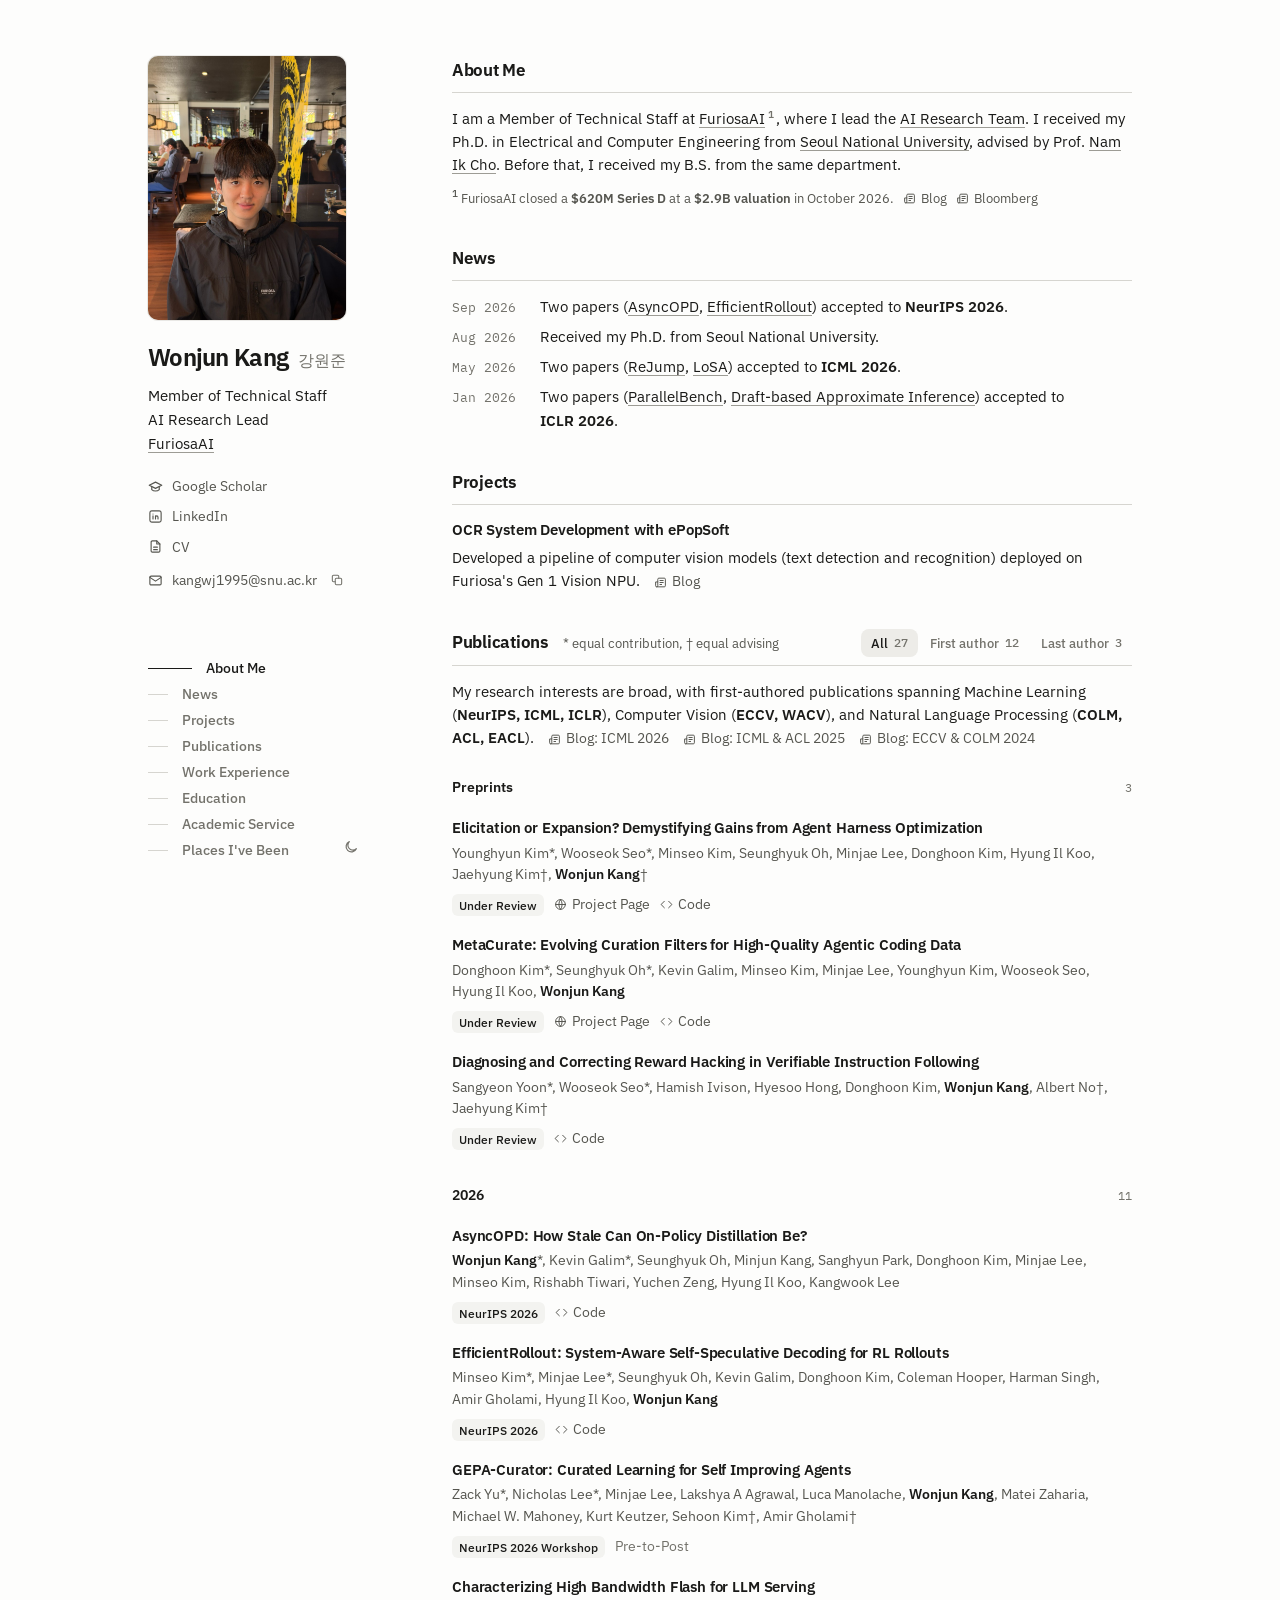
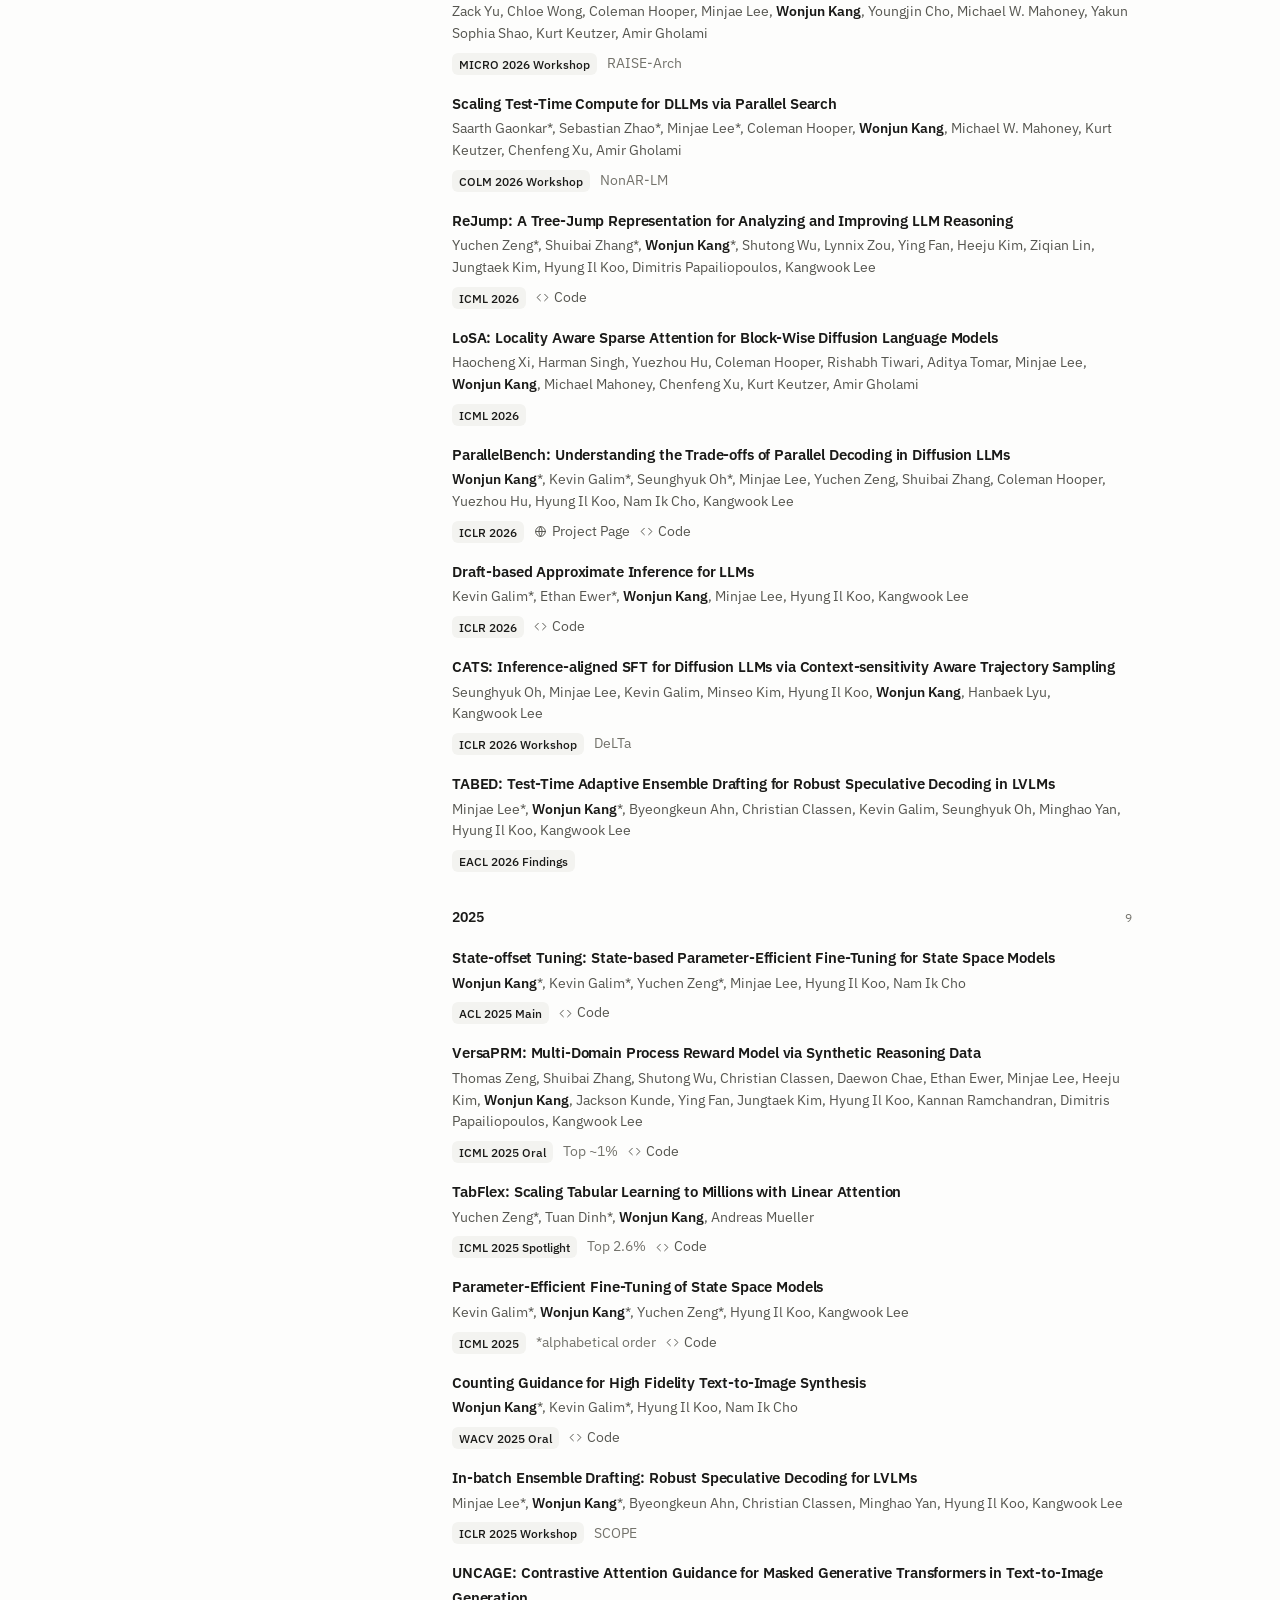
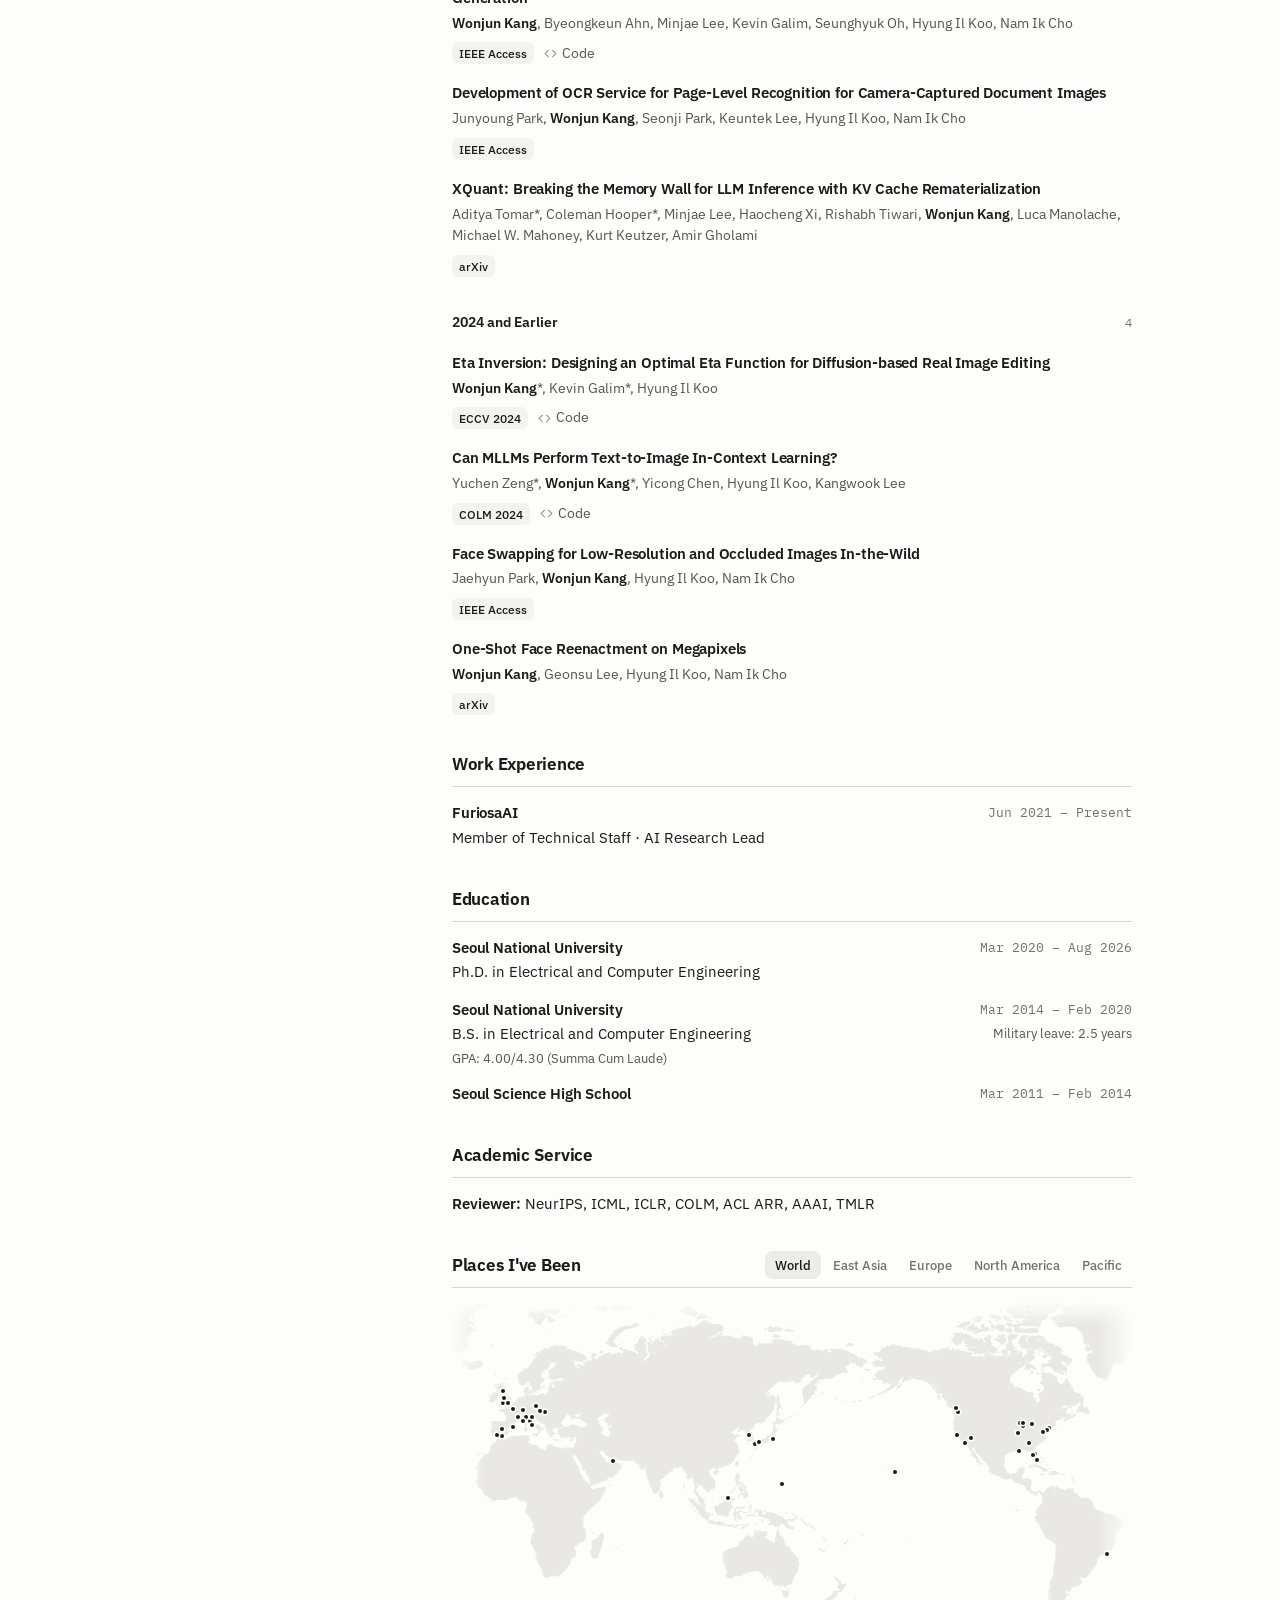
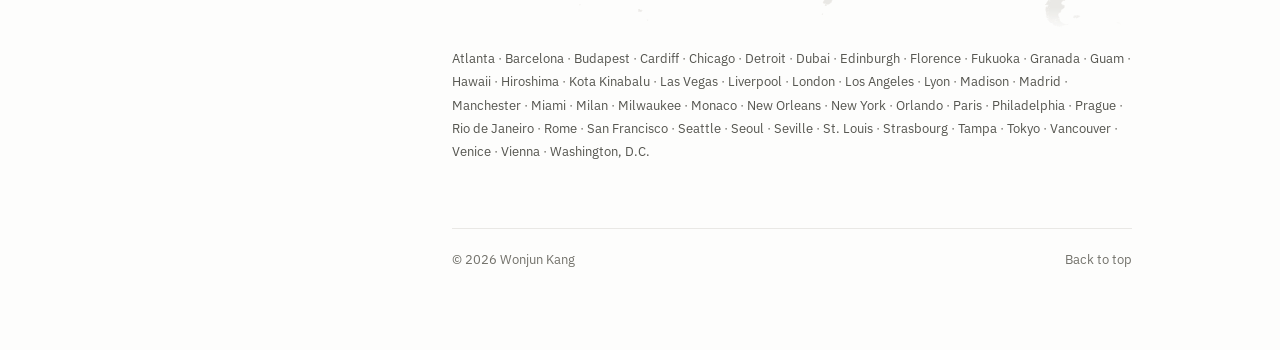
==== commit a72c2d14: "update" ====
--- a/index.html
+++ b/index.html
@@ -203,7 +203,7 @@
     .sec { scroll-margin-top: var(--pad); }
     /* 40px between the boxes puts 45px between a section's last line of text and the next heading's text (about two
        lines of running text). the one-column layout has 36px, which shows as about 41px */
-    .sec + .sec { margin-top: 40px; }
+    .sec + .sec { margin-top: 36px; }   /* about 41px from a section's last line to the next heading (45px until 2026-11-19); the year groups went down by the same 4px, so a section break stays wider than a year break */
     /* a light rule under each section heading marks where a section starts, so the sections can sit closer than
        when space alone had to separate them */
     .sec-h { display: flex; flex-wrap: wrap; align-items: center; justify-content: space-between; gap: 8px 16px; min-height: 37px; margin: 0 0 14px; padding-bottom: 8px; border-bottom: 1px solid var(--line-2); }
@@ -231,7 +231,7 @@
     .note.flash { animation: flash 1.2s ease-out; }
     @keyframes flash { 0%, 35% { background: var(--surface); box-shadow: 0 0 0 6px var(--surface); } 100% { background: transparent; box-shadow: 0 0 0 6px transparent; } }
 
-    .news { list-style: none; margin: 0; padding: 0; display: grid; gap: 8px; }
+    .news { list-style: none; margin: 0; padding: 0; display: grid; gap: 6px; }   /* 6px between one-line items (8px until 2026-11-19); where the date sits above the sentence it stays 8px */
     /* a date in the mono face is 64px wide; with the 16px column gap the sentence starts 24px after it (38px in the
        design before this one, which read as two separate columns). date and text sit on one baseline whatever their sizes */
     .news li { display: grid; align-items: baseline; grid-template-columns: 72px minmax(0, 1fr); column-gap: 16px; font-size: 14.5px; line-height: 1.6; color: var(--text); }
@@ -242,7 +242,9 @@
     .news time { font-size: 13px; line-height: 1.78; color: var(--text-3); font-variant-numeric: tabular-nums; }
     .news b { font-weight: 600; color: var(--text); white-space: nowrap; }
 
-    .item-t { margin: 0; font-size: 15px; line-height: 1.5; font-weight: 600; letter-spacing: -.01em; }
+    /* a title (paper, project, organization) is the size of the running text and told apart by weight alone, as in a
+       bibliography (15px until 2026-11-19). the line heights keep each title's line as tall as it was */
+    .item-t { margin: 0; font-size: 14.5px; line-height: 1.55; font-weight: 600; letter-spacing: -.01em; }
     .item-d { margin: 5px 0 0; font-size: 14.5px; line-height: 1.6; color: var(--text); }
     .item-m { display: flex; flex-wrap: wrap; align-items: center; gap: 4px 10px; margin: 8px 0 0; font-size: 13.5px; line-height: 1.6; color: var(--text-3); }
 
@@ -260,7 +262,7 @@
        them (a co-first author counts as first author, equal advising as last author). title and legend share a baseline */
     .sec-t { display: flex; flex-wrap: wrap; align-items: baseline; gap: 2px 14px; }
     .legend { margin: 0; font-size: 12.5px; color: var(--text-2); }
-    .grp { margin-top: 22px; }
+    .grp { margin-top: 18px; }
     .grp-h {
       position: sticky; top: 0; z-index: 2;
       display: flex; align-items: baseline; justify-content: space-between;
@@ -272,18 +274,20 @@
     }
     .grp-h .gc { font-size: 12px; font-weight: 400; color: var(--text-3); font-variant-numeric: tabular-nums; }
     .pubs { list-style: none; margin: 0; padding: 0; }
-    /* every paper has 10px of padding under it, which would add to the space after the section; taking it back here
+    /* every paper has 8px of padding under it, which would add to the space after the section; taking it back here
        works whichever paper is the last one shown by the filter */
-    #list { margin-bottom: -11px; }
-    .pub { margin: 0 -12px; padding: 10px 12px; border-radius: 10px; transition: background .15s; }
+    #list { margin-bottom: -9px; }
+    .pub { margin: 0 -12px; padding: 8px 12px; border-radius: 10px; transition: background .15s; }   /* 8px above and below (10px until 2026-11-19); #list takes the last paper's padding back */
     /* the row under the pointer gets a faint background; nothing else about it changes, and touch screens skip it */
     @media (hover: hover) {
       .pub:hover { background: var(--hover); }
       .pub:hover .venue { background: var(--chip-hover); }
     }
-    .p-title { font-size: 15px; line-height: 1.5; font-weight: 600; letter-spacing: -.01em; color: var(--text); text-decoration: underline; text-decoration-color: transparent; text-decoration-thickness: 1px; text-underline-offset: 3px; transition: text-decoration-color .15s; }
+    .p-title { font-size: 14.5px; line-height: 1.55; font-weight: 600; letter-spacing: -.01em; color: var(--text); text-decoration: underline; text-decoration-color: transparent; text-decoration-thickness: 1px; text-underline-offset: 3px; transition: text-decoration-color .15s; }
     .p-title:hover { text-decoration-color: var(--text-3); }
-    .p-authors { margin: 5px 0 0; font-size: 14px; line-height: 1.55; color: var(--text-2); }
+    /* authors are 13.5px, one pixel under the title as before the titles went to 14.5px, and the size of the links on the
+       row below (14px until 2026-11-19). the line height keeps an authors line as tall as it was */
+    .p-authors { margin: 3px 0 0; font-size: 13.5px; line-height: 1.6; color: var(--text-2); }   /* 3px: title to authors is then as far as authors to the row below (5px until 2026-11-19) */
     .p-authors b { font-weight: 600; color: var(--text); }
     /* linked co-author names look like the other names until the pointer is on them */
     .p-authors a { text-decoration: underline; text-decoration-color: transparent; text-decoration-thickness: 1px; text-underline-offset: 3px; transition: color .15s, text-decoration-color .15s; }
@@ -297,7 +301,7 @@
     /* experience, education */
     .cv { list-style: none; margin: 0; padding: 0; display: grid; gap: 14px; }
     .cv li { display: grid; grid-template-columns: minmax(0, 1fr) auto; column-gap: 24px; }
-    .cv .org { font-size: 15px; line-height: 1.55; font-weight: 600; letter-spacing: -.01em; }
+    .cv .org { font-size: 14.5px; line-height: 1.6; font-weight: 600; letter-spacing: -.01em; }
     /* an organization's name is a link, but it is a title like a paper's: its underline shows only under the pointer.
        links inside sentences keep their underline */
     .cv .org .u { text-decoration-color: transparent; }
@@ -399,6 +403,7 @@
       #theme { position: absolute; top: 20px; right: -6px; }
       .main { padding: 44px 0 56px; }
       .sec + .sec { margin-top: 36px; }
+      .grp { margin-top: 22px; }   /* one column: sections and year groups as they were */
       .foot { margin-top: 52px; }
     }
     @media (max-width: 560px) {
@@ -408,6 +413,7 @@
       .panel { padding-top: 44px; }
       #theme { top: 12px; }
       h1 { font-size: 23px; }
+      .news { gap: 8px; }
       .news li { grid-template-columns: minmax(0, 1fr); }
       .news time { font-size: 12.5px; line-height: 1.6; }
       .filter { width: 100%; }
